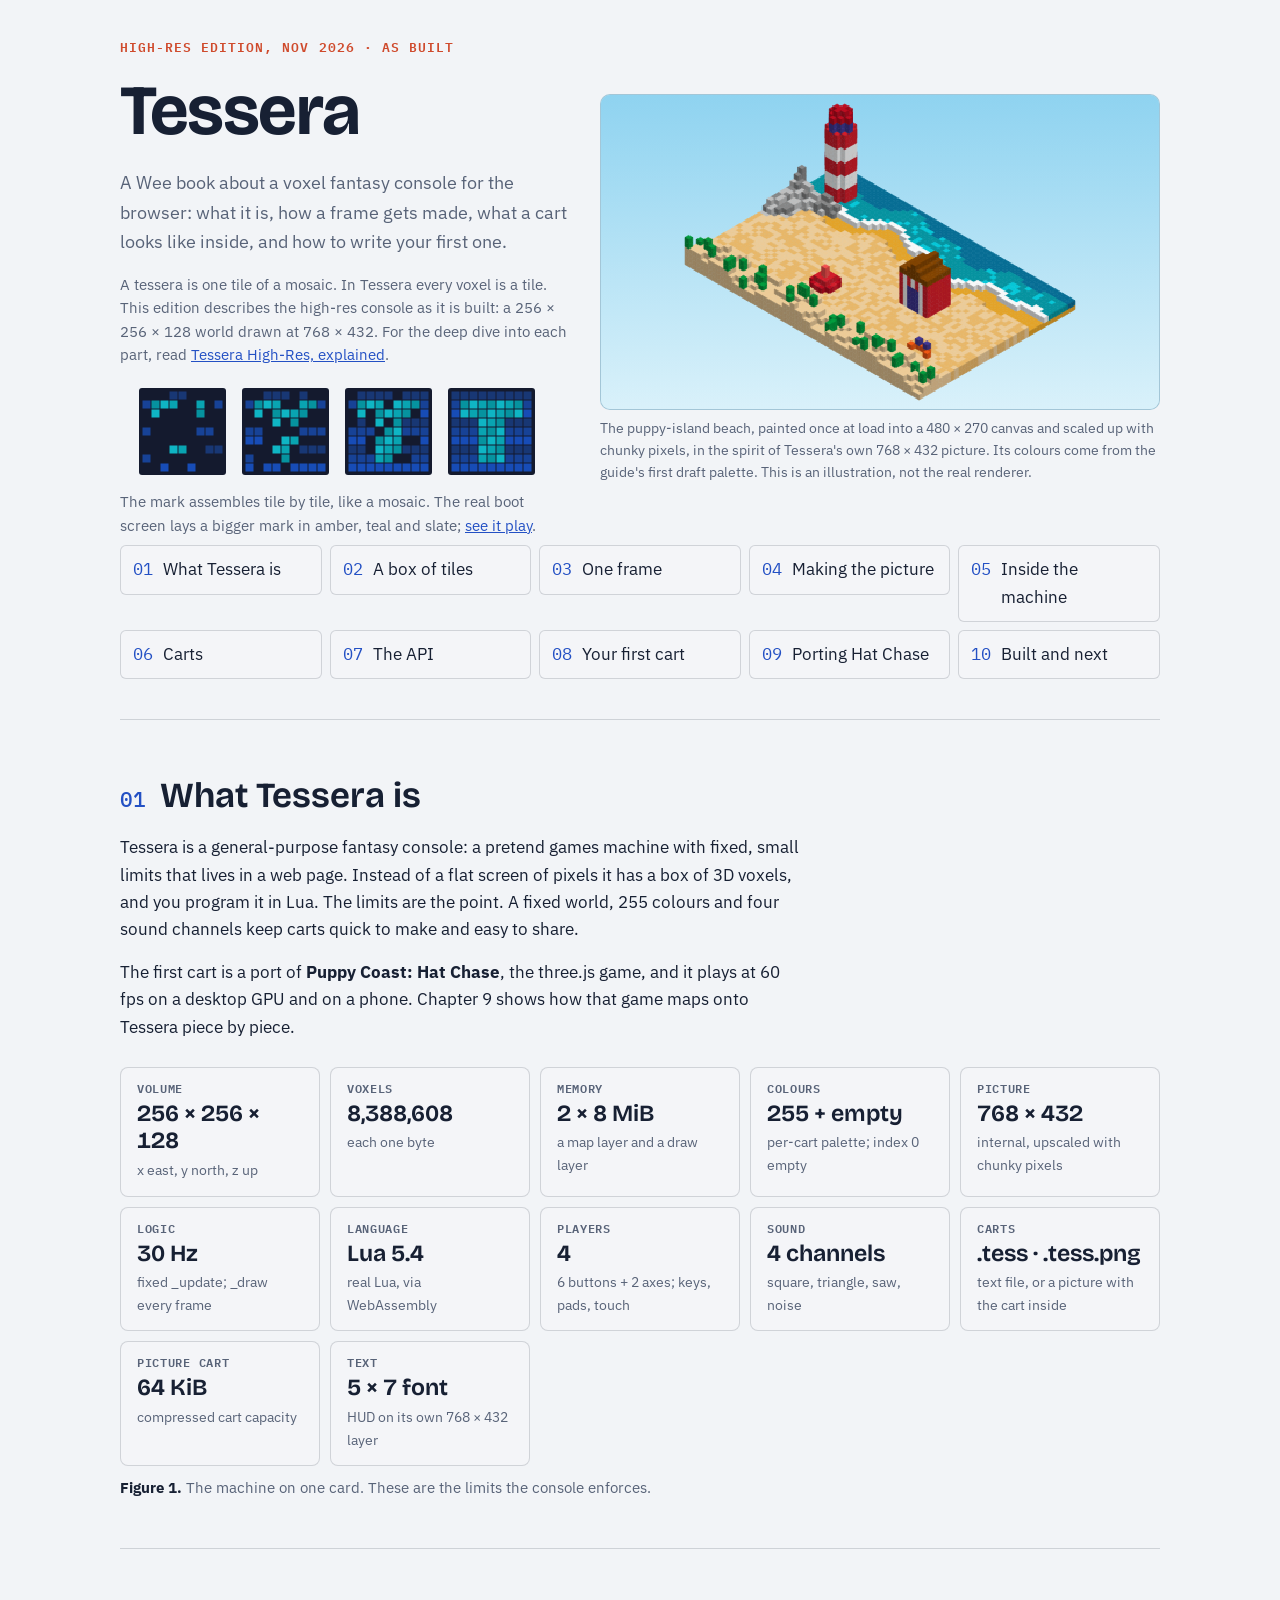
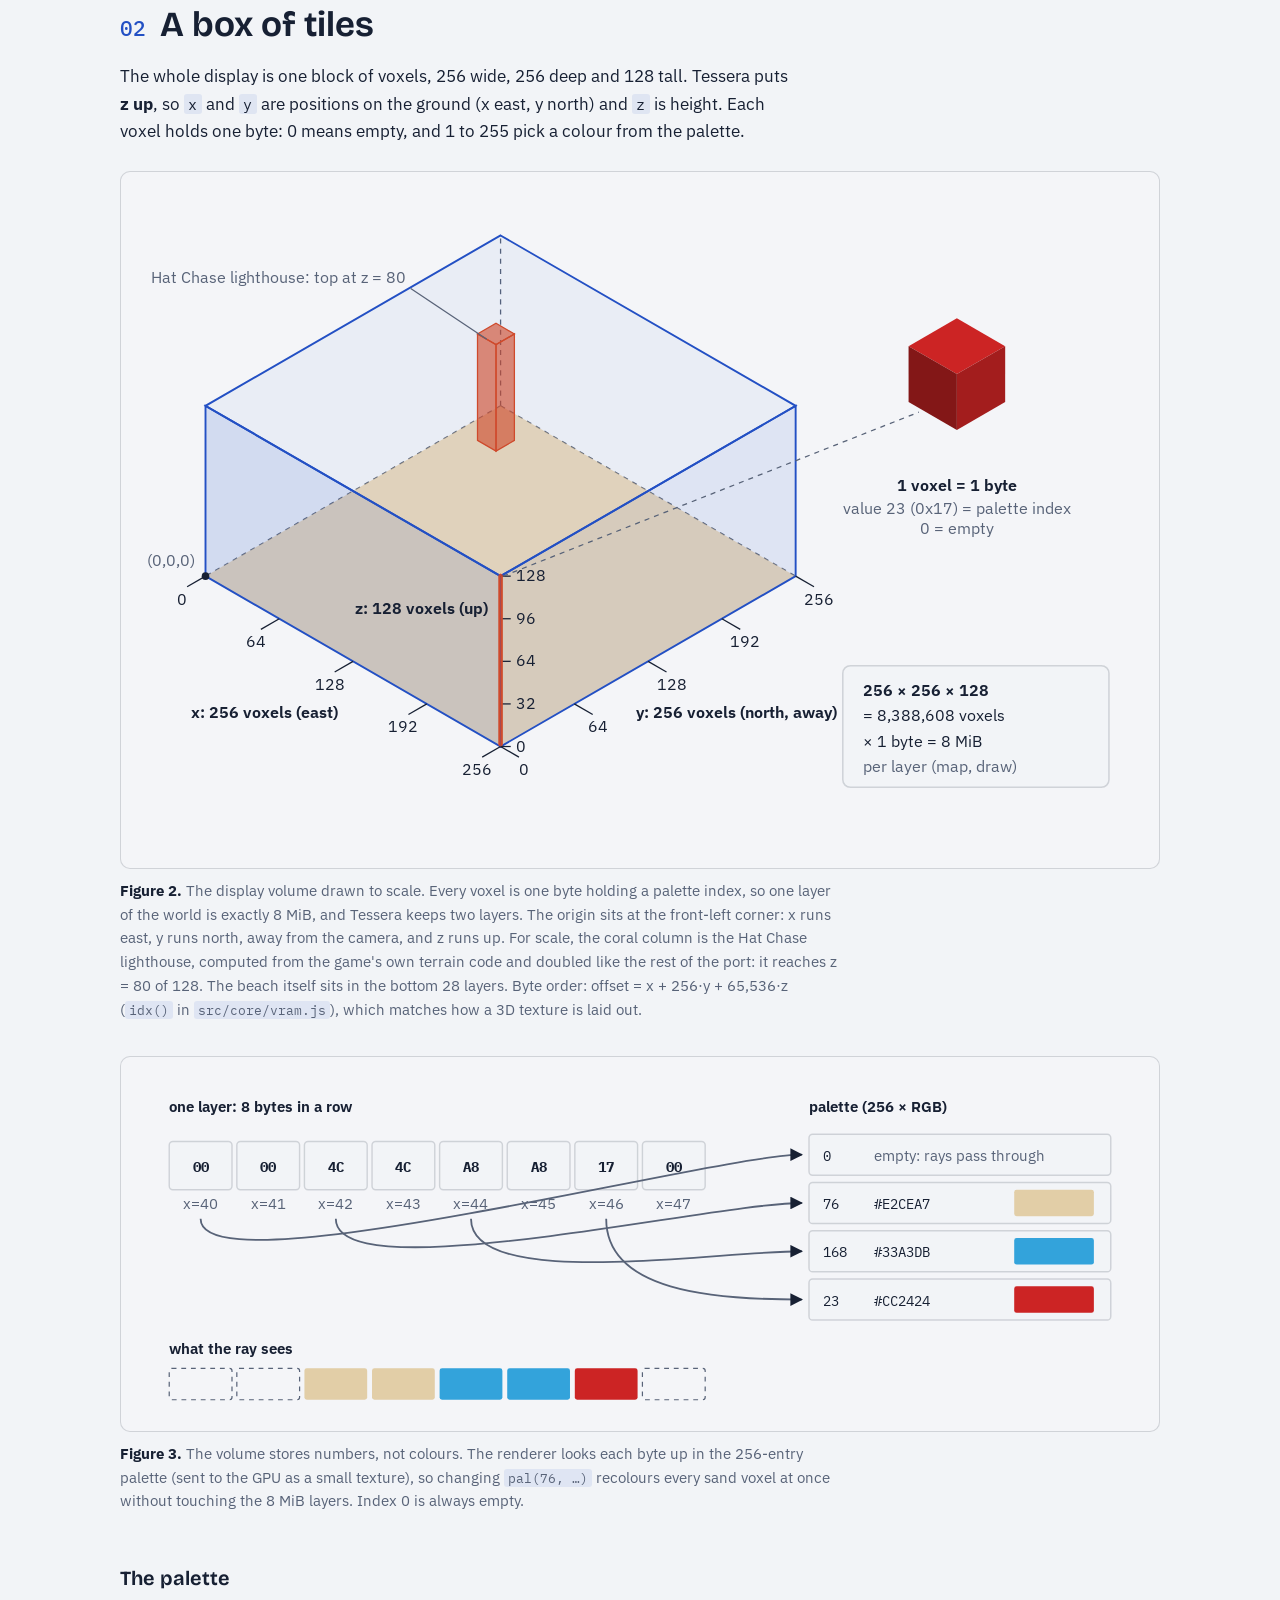
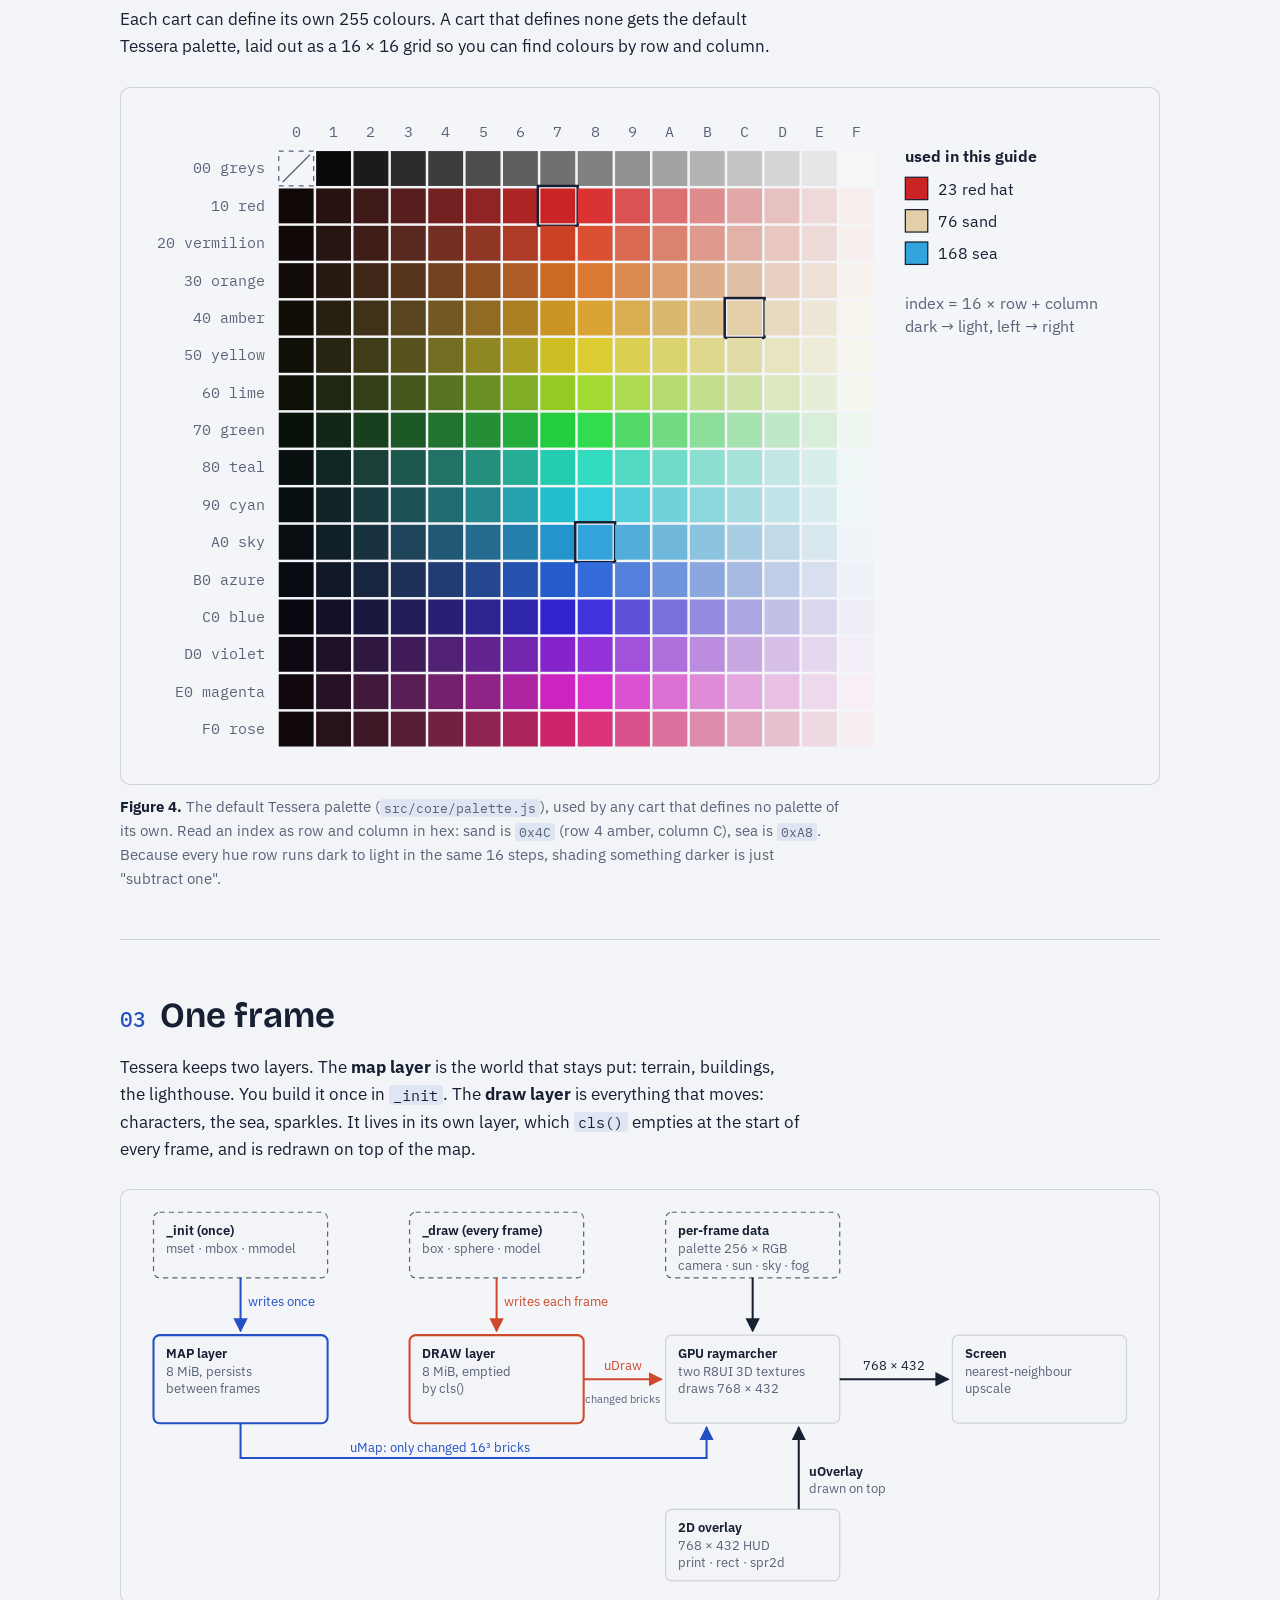
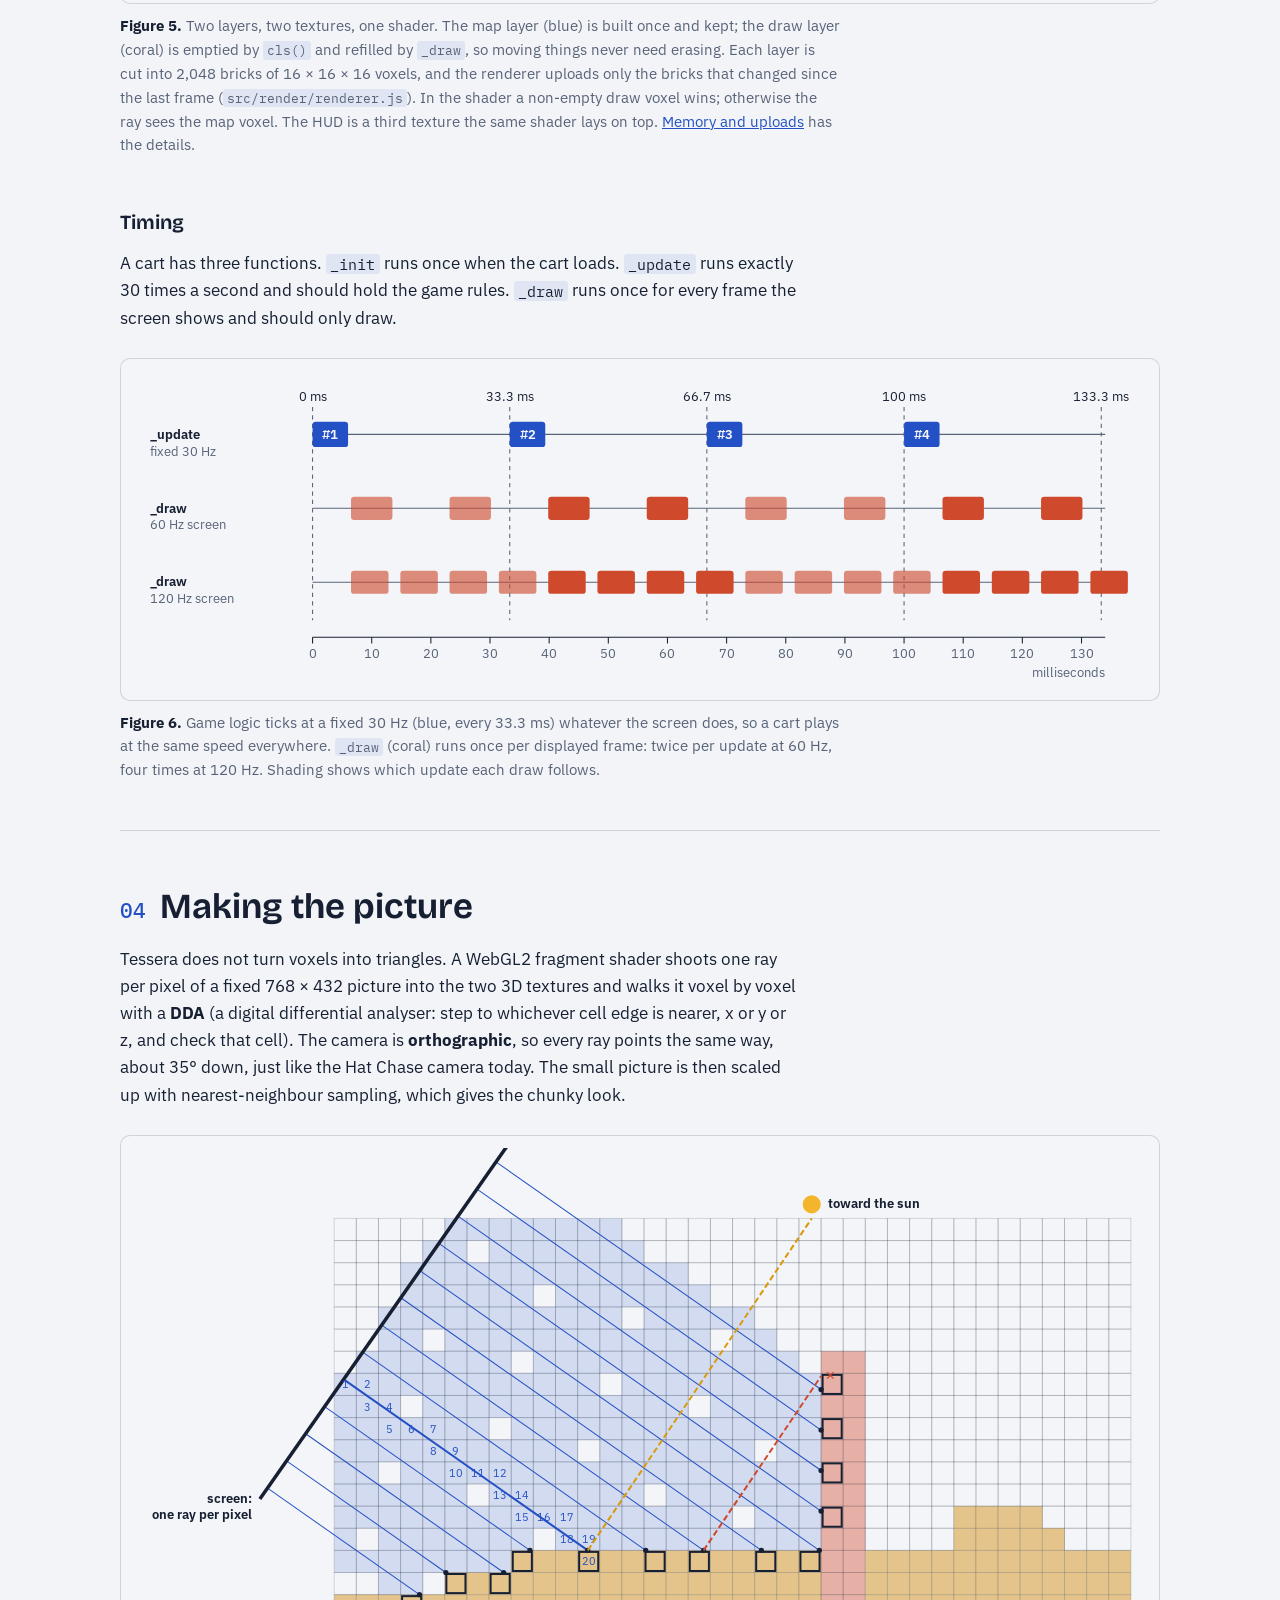
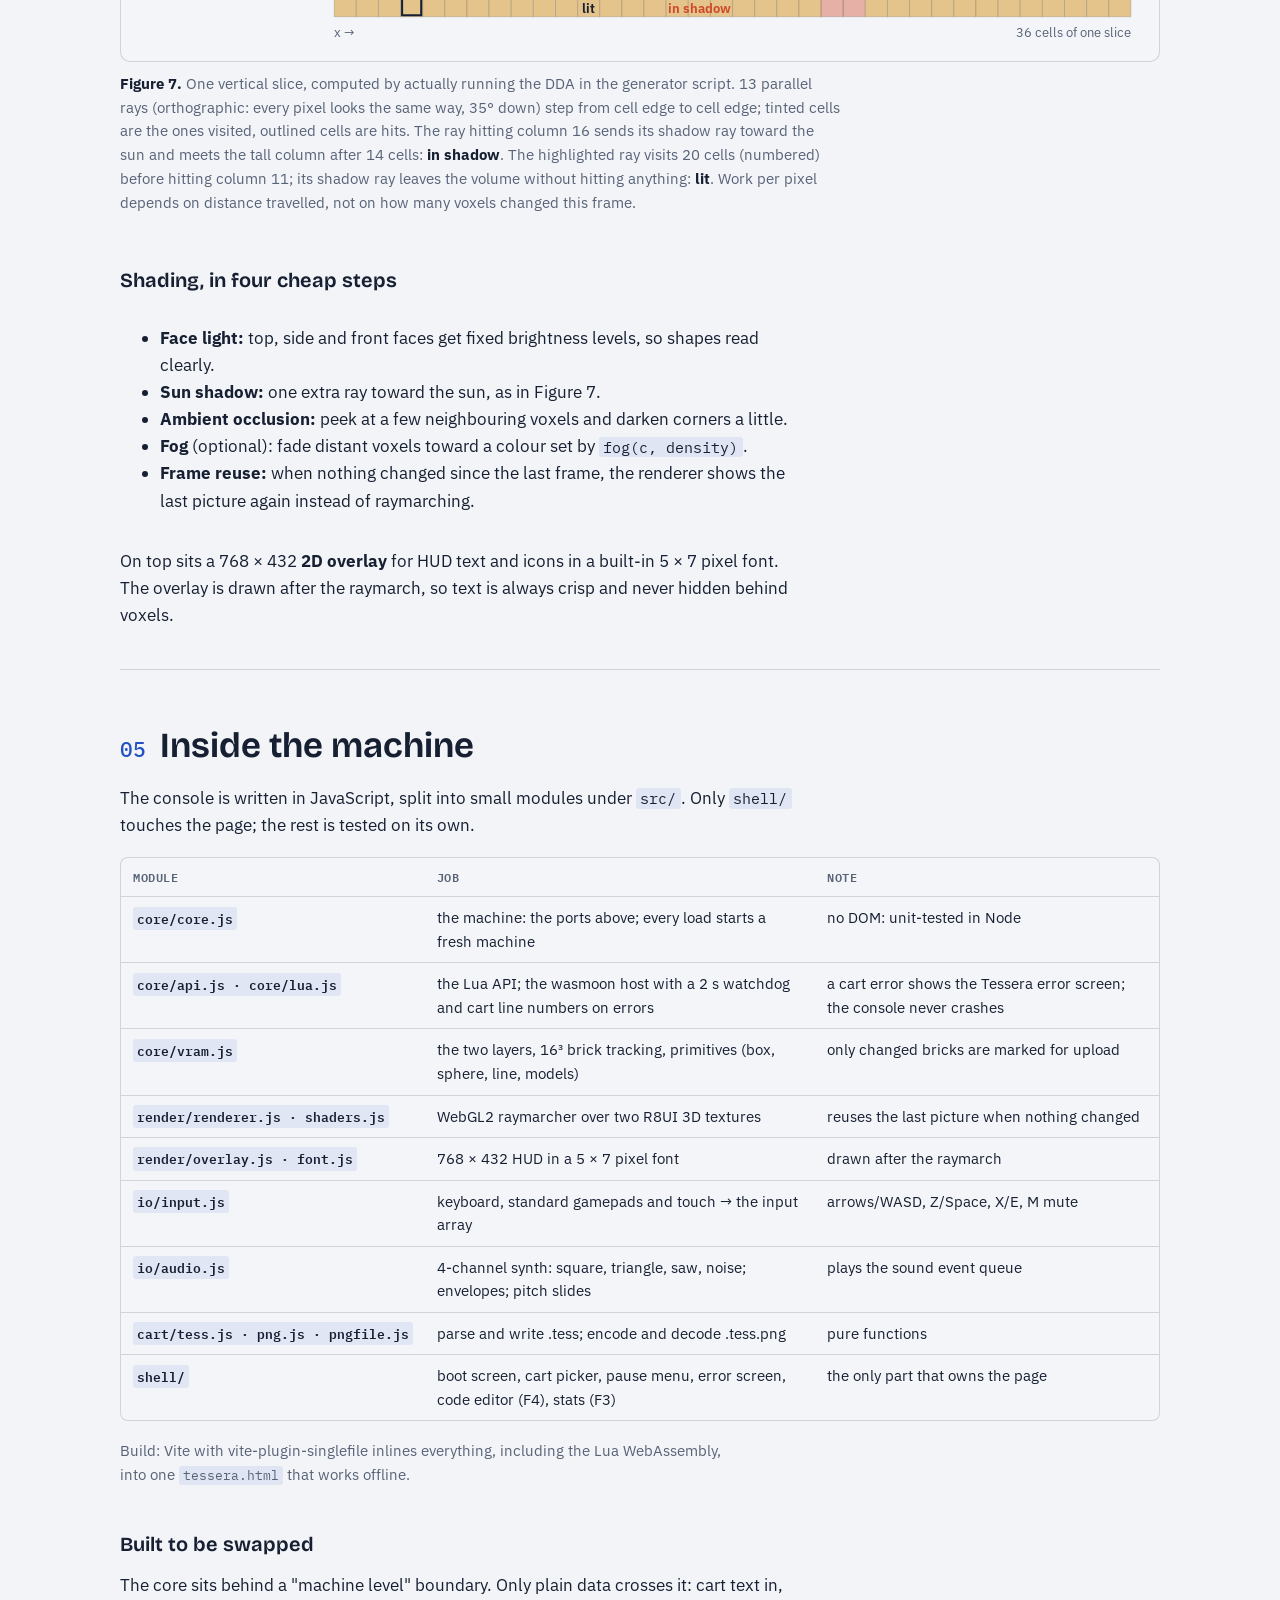
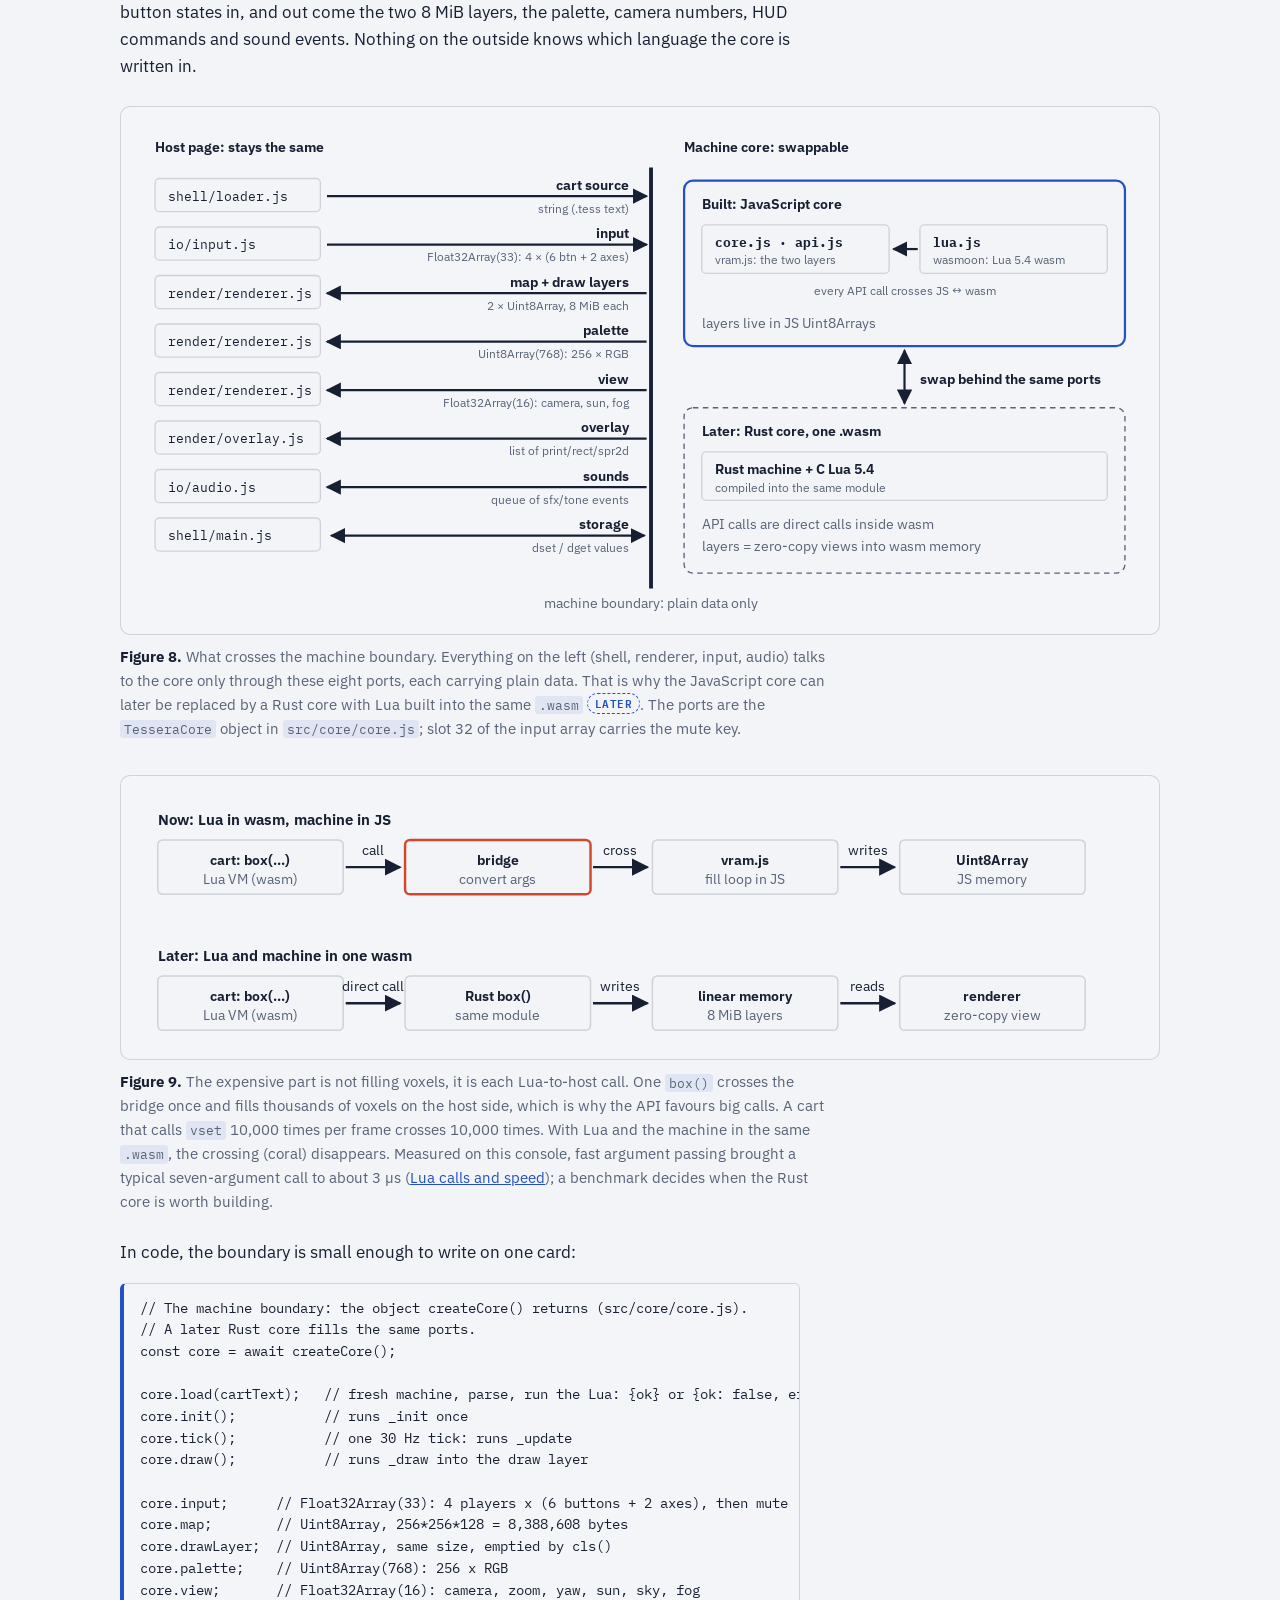
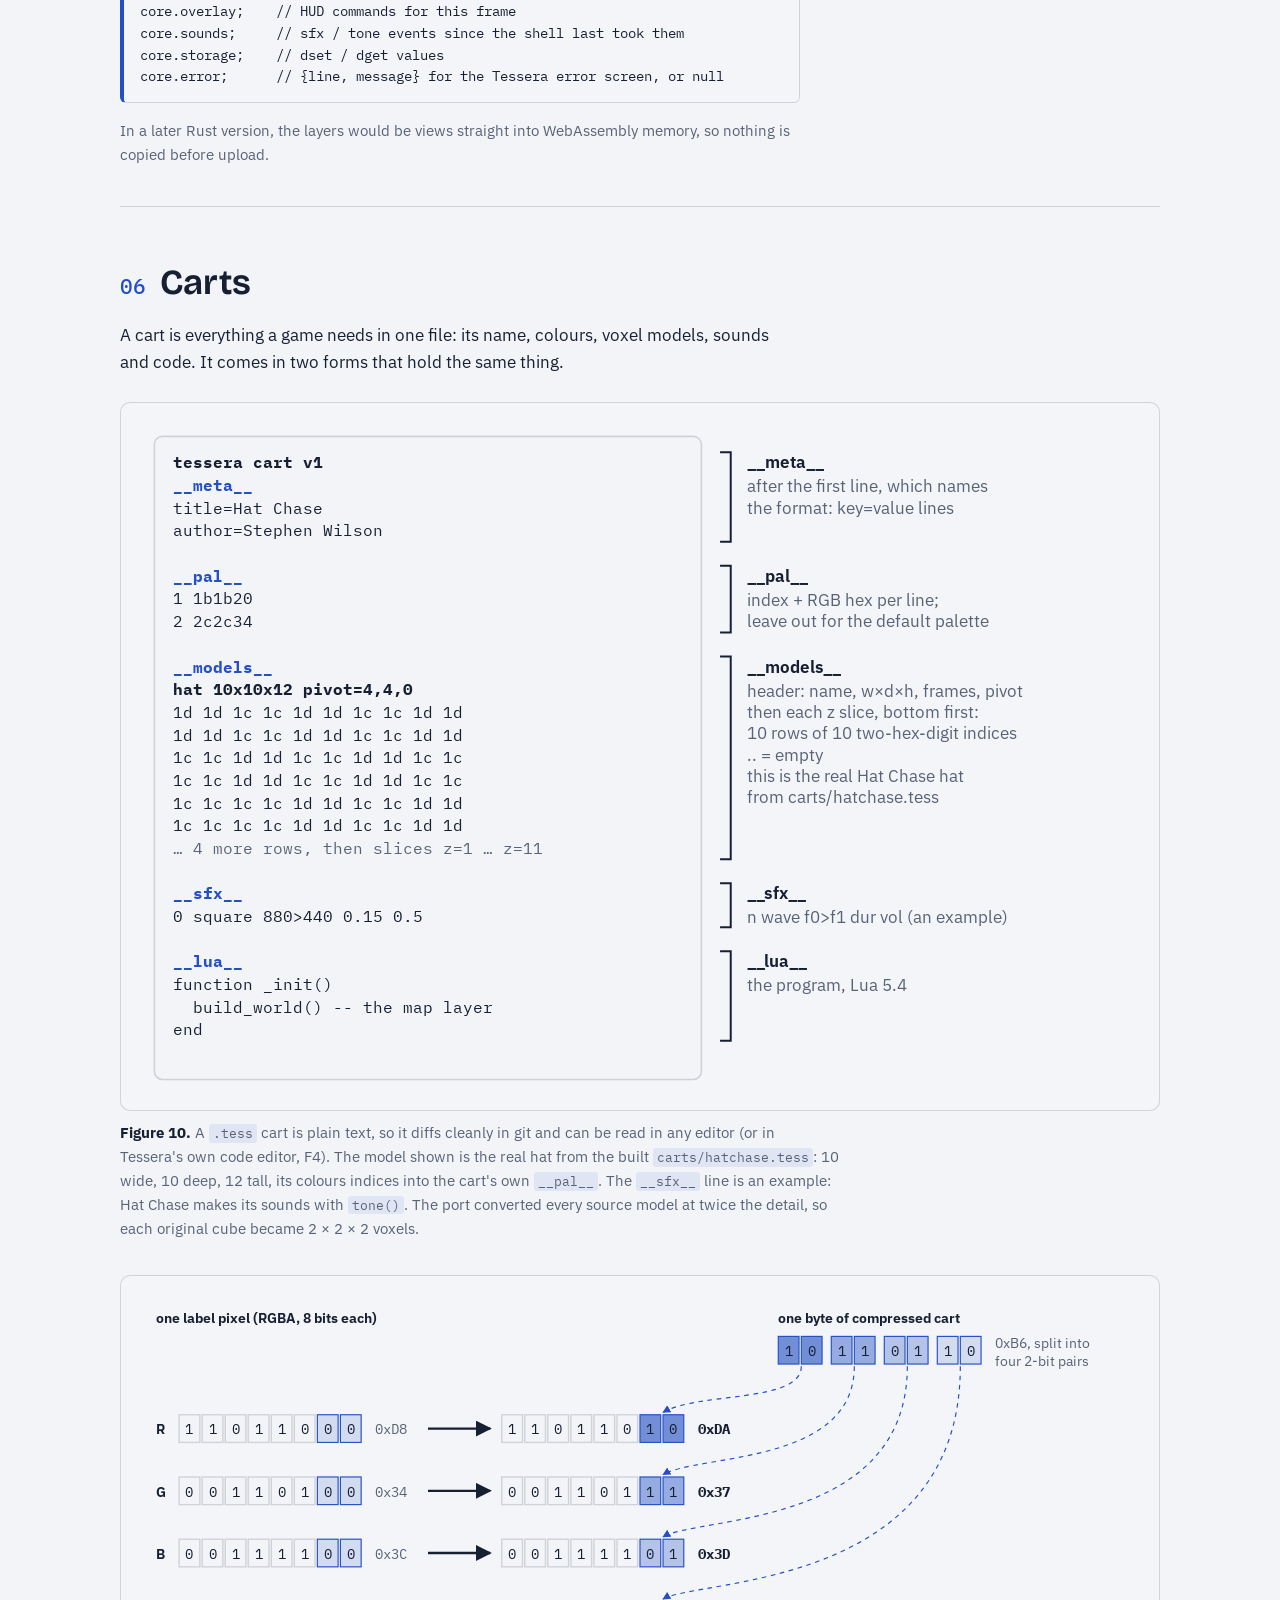
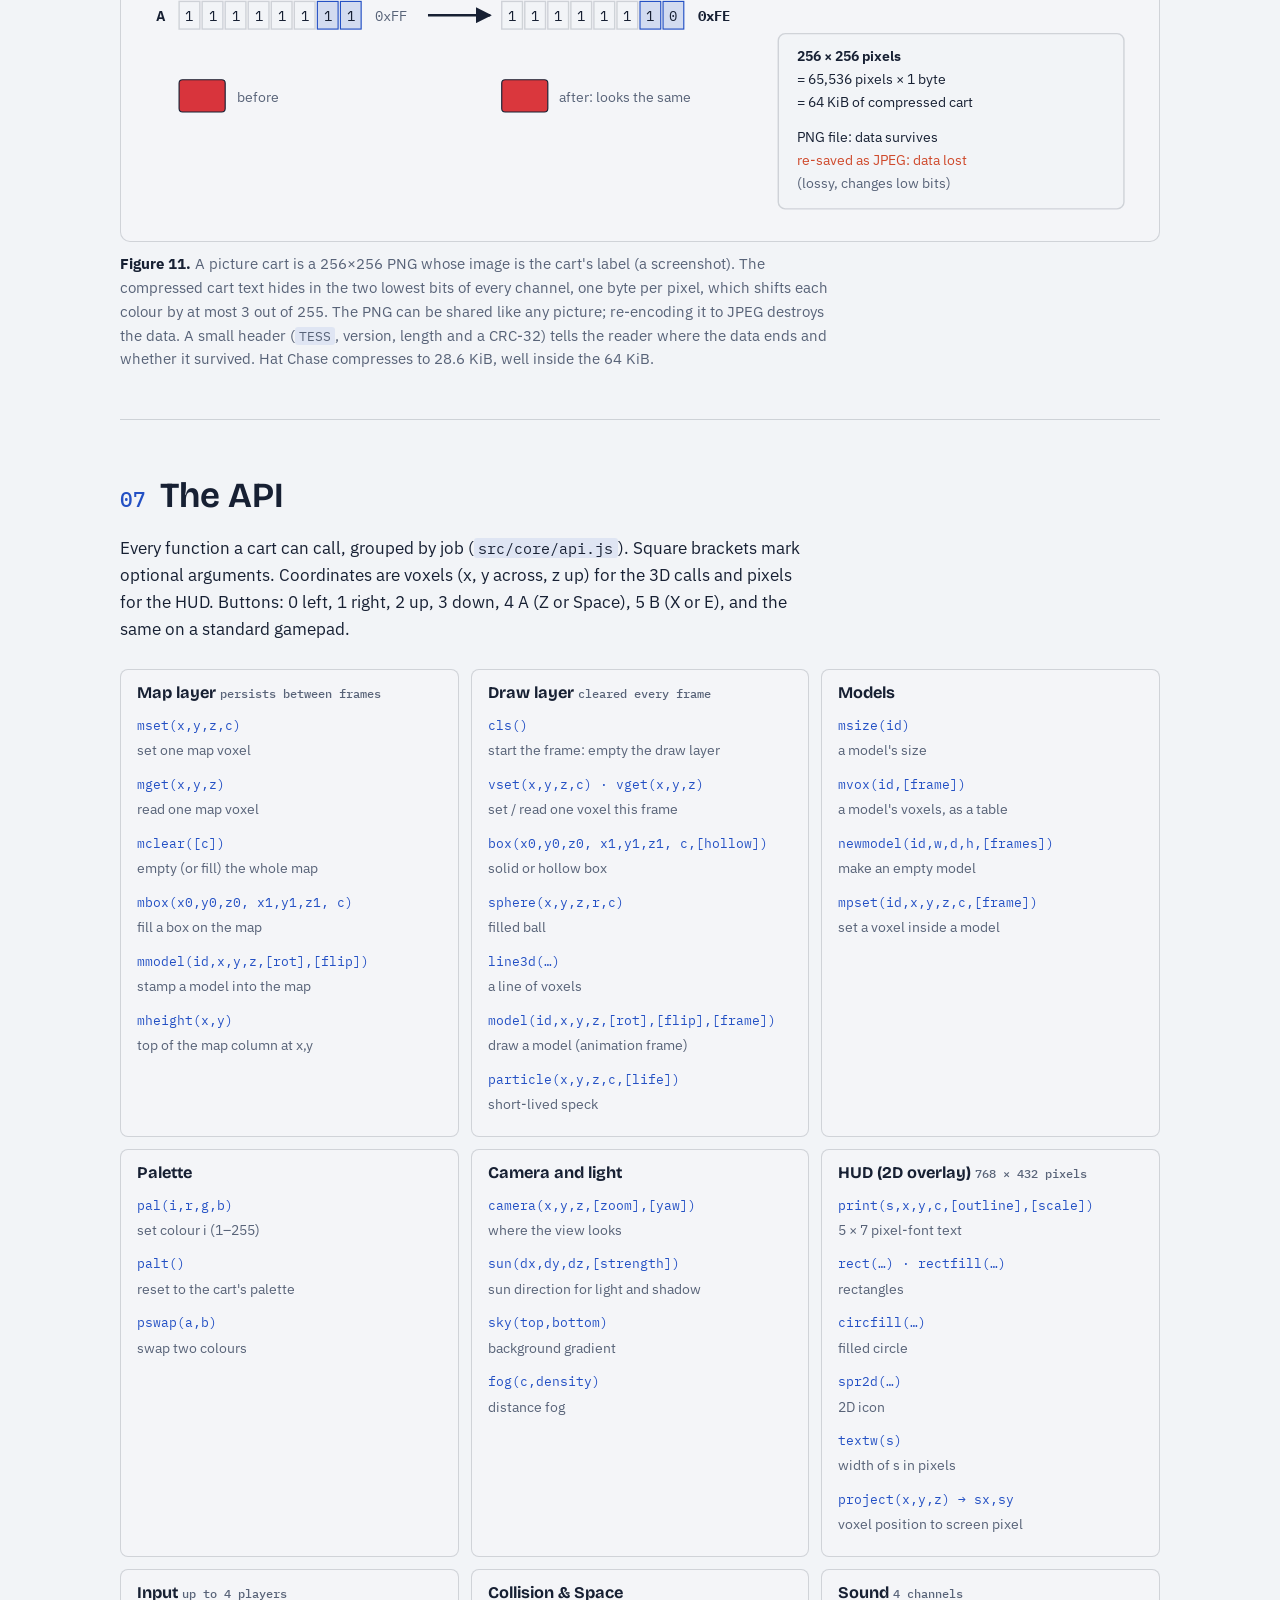
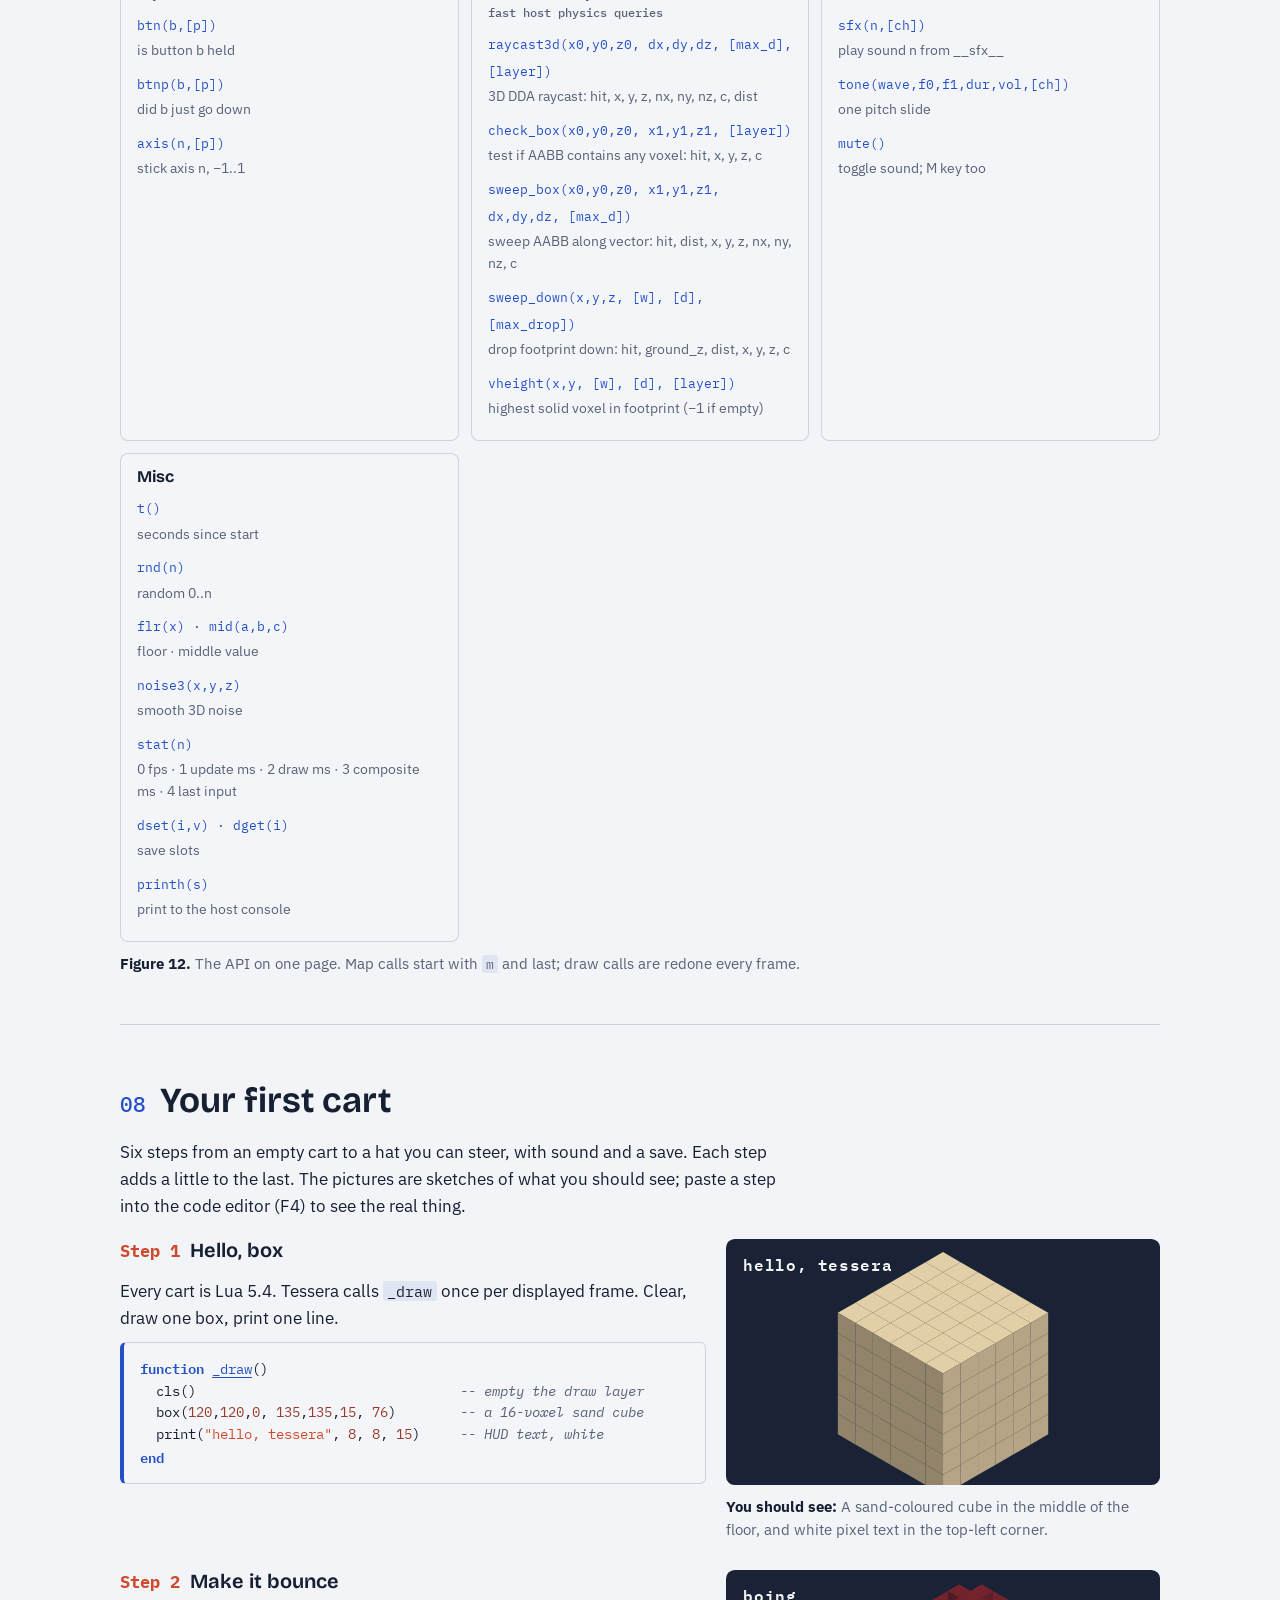
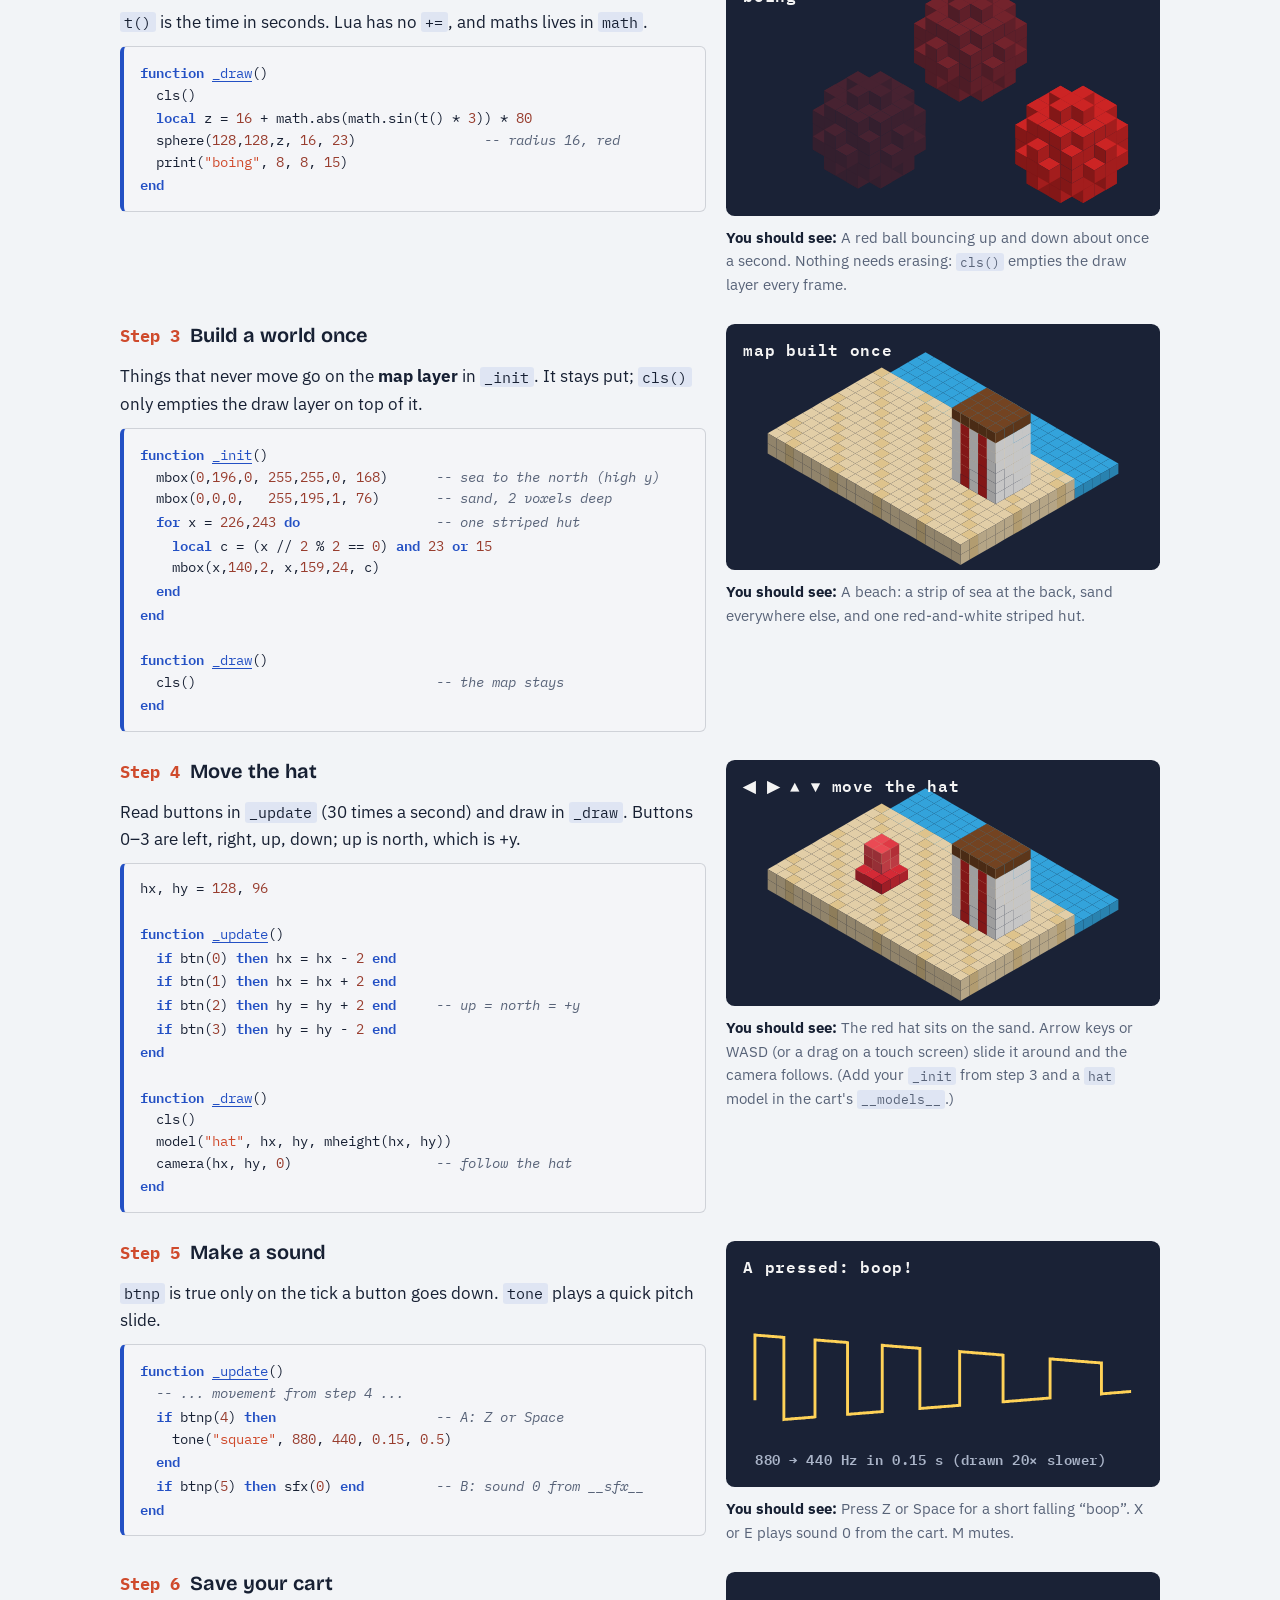
==== guide.html @ 8ce5e083 "fix: replace placeholder footer links with live Guide and Cart Submission" ====
<!DOCTYPE html>
<html lang="en">
<head>
<meta charset="utf-8">
<meta name="viewport" content="width=device-width, initial-scale=1">
<title>Tessera Guide</title>
<link rel="preconnect" href="https://fonts.googleapis.com">
<link rel="preconnect" href="https://fonts.gstatic.com" crossorigin>
<link href="https://fonts.googleapis.com/css2?family=Bricolage+Grotesque:opsz,wght@12..96,500;12..96,650;12..96,700&family=IBM+Plex+Mono:wght@400;500;600&family=IBM+Plex+Sans:ital,wght@0,400;0,600;1,400&display=swap" rel="stylesheet">
<style>
:root {
  /* Layout: a single reading column (~68ch) with wide figures breaking out to 1040px; chapters numbered in page order. */
  --paper: #f2f4f7;
  --ink: #172033;
  --muted: #586378;
  --lapis: #2350c4;
  --coral: #cf4a2c;
  --sand: #e4c48a;
  --display: "Bricolage Grotesque", "Avenir Next", system-ui, sans-serif;
  --body: "IBM Plex Sans", system-ui, -apple-system, "Segoe UI", sans-serif;
  --mono: "IBM Plex Mono", ui-monospace, "SFMono-Regular", Menlo, monospace;
  --card: color-mix(in srgb, var(--paper) 88%, white);
  --line: color-mix(in srgb, var(--ink) 16%, transparent);
  color-scheme: light;
}
@media (prefers-color-scheme: dark) {
  :root:not([data-theme="light"]) {
    --paper: #0f1521; --ink: #e4e9f2; --muted: #9aa6bb; --lapis: #86a6ff; --coral: #ff8d6b; --sand: #a88b57;
    --card: color-mix(in srgb, var(--paper) 90%, white); color-scheme: dark;
  }
}
:root[data-theme="dark"] {
  --paper: #0f1521; --ink: #e4e9f2; --muted: #9aa6bb; --lapis: #86a6ff; --coral: #ff8d6b; --sand: #a88b57;
  --card: color-mix(in srgb, var(--paper) 90%, white); color-scheme: dark;
}
* { box-sizing: border-box; }
html { -webkit-text-size-adjust: 100%; }
body { margin: 0; background: var(--paper); color: var(--ink); font: 17px/1.6 var(--body); }
main { max-width: 1072px; margin: 0 auto; padding: 0 16px 80px; }
.col { max-width: 68ch; }
h1, h2, h3, h4 { font-family: var(--display); text-wrap: balance; line-height: 1.15; margin: 0; }
h1 { font-size: clamp(2.6rem, 7vw, 4.4rem); letter-spacing: -0.02em; font-weight: 700; }
h2 { font-size: clamp(1.6rem, 3.6vw, 2.2rem); font-weight: 650; display: flex; gap: 14px; align-items: baseline; }
h2 .n { font-family: var(--mono); font-size: 0.6em; color: var(--lapis); font-weight: 500; }
h3 { font-size: 1.25rem; font-weight: 650; margin-top: 28px; }
p { margin: 0; }
.stack { display: flex; flex-direction: column; gap: 16px; }
section.ch { display: flex; flex-direction: column; gap: 18px; padding-top: 56px; margin-top: 40px; border-top: 1px solid var(--line); }
code { font-family: var(--mono); font-size: 0.88em; background: color-mix(in srgb, var(--lapis) 9%, transparent); padding: 0.05em 0.3em; border-radius: 3px; }
a { color: var(--lapis); }
a:focus-visible, button:focus-visible { outline: 3px solid var(--coral); outline-offset: 2px; }
.chip { display: inline-block; font: 600 0.68rem/1 var(--mono); letter-spacing: 0.04em; text-transform: uppercase; padding: 4px 7px; border-radius: 99px; vertical-align: 0.15em; white-space: nowrap; }
.chip.prop { color: var(--lapis); border: 1.5px dashed var(--lapis); }
.chip.draft { color: var(--coral); border: 1.5px dashed var(--coral); }
.chip.done { color: var(--paper); background: var(--ink); }

/* masthead */
header.mast { display: grid; grid-template-columns: minmax(0, 1fr) minmax(0, 1.25fr); gap: 32px; align-items: center; padding: 40px 0 8px; }
.kicker { font: 600 0.8rem/1.2 var(--mono); letter-spacing: 0.08em; text-transform: uppercase; color: var(--coral); }
.lede { font-size: 1.15rem; color: var(--muted); max-width: 46ch; }
.herobox { position: relative; border-radius: 10px; overflow: hidden; border: 1px solid var(--line); background: #bfe6f6; }
#hero { display: block; width: 100%; height: auto; aspect-ratio: 16 / 9; image-rendering: pixelated; }
.herocap { font-size: 0.85rem; color: var(--muted); margin-top: 8px; }
.boot svg { width: 100%; max-width: 420px; height: auto; display: block; }
.boot { margin: 0; }
.f-night { fill: #141a2e; }

/* toc */
nav.toc ol { list-style: none; margin: 0; padding: 0; display: grid; grid-template-columns: repeat(auto-fill, minmax(190px, 1fr)); gap: 8px; }
nav.toc a { display: flex; gap: 10px; padding: 10px 12px; border: 1px solid var(--line); border-radius: 6px; text-decoration: none; color: var(--ink); background: var(--card); }
nav.toc a span { font-family: var(--mono); color: var(--lapis); }
nav.toc a:hover { border-color: var(--lapis); }

/* spec tiles */
.tiles { display: grid; grid-template-columns: repeat(auto-fill, minmax(200px, 1fr)); gap: 10px; }
.tile { background: var(--card); border: 1px solid var(--line); border-radius: 8px; padding: 14px 16px; display: flex; flex-direction: column; gap: 4px; }
.tile .k { font: 600 0.72rem/1.2 var(--mono); text-transform: uppercase; letter-spacing: 0.06em; color: var(--muted); }
.tile .v { font-family: var(--display); font-size: 1.45rem; font-weight: 650; font-variant-numeric: tabular-nums; line-height: 1.2; }
.tile .d { font-size: 0.88rem; color: var(--muted); }

/* figures */
figure { margin: 8px 0; display: flex; flex-direction: column; gap: 10px; }
.figscroll { overflow-x: auto; background: var(--card); border: 1px solid var(--line); border-radius: 10px; padding: 12px; }
figure svg { max-width: 100%; height: auto; display: block; margin: 0 auto; color: var(--ink); }
figcaption { font-size: 0.93rem; color: var(--muted); max-width: 80ch; }
figcaption b { color: var(--ink); }
.t { font: 12.5px var(--body); fill: currentColor; }
.tb { font-weight: 650; }
.tm { fill: var(--muted); }
.tn { font-variant-numeric: tabular-nums; }
.tsm { font-size: 11px; }
.tl { fill: var(--lapis); }
.tc { fill: var(--coral); }
.ton { fill: var(--paper); font-weight: 650; }
.mono { font-family: var(--mono); font-size: 12px; }
.f-ink { fill: var(--ink); } .f-lapis { fill: var(--lapis); } .f-coral { fill: var(--coral); } .f-sand { fill: var(--sand); } .f-sun { fill: #f2b52c; }
.s-ink { stroke: var(--ink); } .s-lapis { stroke: var(--lapis); } .s-coral { stroke: var(--coral); } .s-muted { stroke: var(--muted); } .s-sun { stroke: #d99a0b; }
.s-grid { stroke: var(--line); stroke-width: 1; }
.w1 { stroke-width: 1; } .w15 { stroke-width: 1.5; } .w2 { stroke-width: 2; } .w3 { stroke-width: 3.5; }
.dash { stroke-dasharray: 4 4; } .dash2 { stroke-dasharray: 6 3; }
.nofill { fill: none; }
.op05 { fill-opacity: 0.05; } .op10 { fill-opacity: 0.1; } .op15 { fill-opacity: 0.16; } .op30 { fill-opacity: 0.3; } .op35 { fill-opacity: 0.4; } .op45 { fill-opacity: 0.45; } .op5 { fill-opacity: 0.55; } .op60 { fill-opacity: 0.62; }
.card { fill: var(--paper); stroke: var(--line); stroke-width: 1.2; }
.lapisbox { stroke: var(--lapis); stroke-width: 2; }
.coralbox { stroke: var(--coral); stroke-width: 2; }
.dashbox { stroke-dasharray: 5 4; stroke: var(--muted); }
.chiprect { fill: none; stroke: var(--lapis); stroke-width: 1.4; stroke-dasharray: 3 2; }

/* code */
pre { margin: 0; font: 14px/1.55 var(--mono); background: var(--card); border: 1px solid var(--line); border-left: 4px solid var(--lapis); border-radius: 6px; padding: 14px 16px; overflow-x: auto; }
pre code { background: none; padding: 0; font-size: inherit; }
.c-kw { color: var(--lapis); font-weight: 600; } .c-com { color: var(--muted); font-style: italic; } .c-str { color: var(--coral); } .c-num { color: color-mix(in srgb, var(--coral) 70%, var(--ink)); } .c-fn { color: var(--lapis); text-decoration: underline; text-decoration-thickness: 1px; text-underline-offset: 3px; }

/* tutorial */
.steps { list-style: none; margin: 0; padding: 0; display: flex; flex-direction: column; gap: 28px; counter-reset: st; }
.step { display: grid; grid-template-columns: minmax(0, 1.35fr) minmax(0, 1fr); gap: 20px; align-items: start; }
.step h3 { margin: 0 0 6px; display: flex; gap: 10px; align-items: baseline; }
.step h3 .n { font-family: var(--mono); color: var(--coral); font-size: 0.85em; }
.step .txt { display: flex; flex-direction: column; gap: 10px; }
.step .see { font-size: 0.92rem; color: var(--muted); }
.step .see b { color: var(--ink); }
.thumb { width: 100%; height: auto; display: block; }
.screen { fill: #1a2236; }
.pix { font: 600 11px var(--mono); fill: #f4f4f4; letter-spacing: 0.04em; }
.pix.sm { font-size: 10px; fill: #aab4c8; }
.wave { fill: none; stroke: #ffd257; stroke-width: 2; }
.filecard { fill: #f4f4f4; }
.textline { fill: #8a94a8; }

/* api */
.api { display: grid; grid-template-columns: repeat(auto-fill, minmax(300px, 1fr)); gap: 12px; }
.apicard { background: var(--card); border: 1px solid var(--line); border-radius: 8px; padding: 14px 16px; }
.apicard h4 { font-size: 1.02rem; margin-bottom: 8px; }
.apisub { font: 500 0.75rem var(--mono); color: var(--muted); }
.apicard dl { margin: 0; display: grid; grid-template-columns: 1fr; gap: 2px; }
.apicard dt code { background: none; padding: 0; color: var(--lapis); font-size: 0.84rem; }
.apicard dd { margin: 0 0 6px; font-size: 0.85rem; color: var(--muted); }

/* tables */
.tablewrap { overflow-x: auto; border: 1px solid var(--line); border-radius: 8px; background: var(--card); }
table { border-collapse: collapse; width: 100%; font-size: 0.92rem; font-variant-numeric: tabular-nums; }
th, td { text-align: left; padding: 9px 12px; border-bottom: 1px solid var(--line); vertical-align: top; }
th { font: 600 0.75rem var(--mono); text-transform: uppercase; letter-spacing: 0.05em; color: var(--muted); }
tr:last-child td { border-bottom: 0; }
td:first-child { font-weight: 600; white-space: nowrap; }

.rules { border: 2px solid var(--coral); border-radius: 8px; padding: 14px 18px; background: color-mix(in srgb, var(--coral) 6%, var(--paper)); }
.rules ul { margin: 6px 0 0; padding-left: 20px; }
.two { display: grid; grid-template-columns: 1fr 1fr; gap: 16px; }
.panel { border: 1px solid var(--line); border-radius: 8px; padding: 16px 18px; background: var(--card); }
.panel h3 { margin: 0 0 8px; }
.panel ul { margin: 0; padding-left: 20px; display: flex; flex-direction: column; gap: 6px; }
.panel.open { border: 2px dashed var(--coral); }
.note { font-size: 0.92rem; color: var(--muted); }
footer { margin-top: 64px; font-size: 0.85rem; color: var(--muted); }

@media (max-width: 820px) {
  header.mast, .step, .two { grid-template-columns: minmax(0, 1fr); }
}
@media (prefers-reduced-motion: reduce) { * { scroll-behavior: auto !important; } }
</style>
</head>
<body>
<main>
<header class="mast">
  <div class="stack">
    <p class="kicker">High-res edition, Nov 2026 · as built</p>
    <h1>Tessera</h1>
    <p class="lede">A Wee book about a voxel fantasy console for the browser: what it is, how a frame gets made, what a cart looks like inside, and how to write your first one.</p>
    <p class="note">A tessera is one tile of a mosaic. In Tessera every voxel is a tile. This edition describes the high-res console as it is built: a 256 × 256 × 128 world drawn at 768 × 432. For the deep dive into each part, read <a href="explained/index.html">Tessera High-Res, explained</a>.</p>
    <figure class="boot"><svg role="img" aria-label="The Tessera mark assembling tile by tile, shown in four steps." viewBox="0 0 420 97"><rect x="5" y="5" width="87" height="87" rx="3" class="f-night"/><rect x="8.5" y="44.5" width="8" height="8" fill="#174296"/><rect x="8.5" y="17.5" width="8" height="8" fill="#174296"/><rect x="44.5" y="8.5" width="8" height="8" fill="#183774"/><rect x="35.5" y="8.5" width="8" height="8" fill="#183774"/><rect x="26.5" y="17.5" width="8" height="8" fill="#0fb5c4"/><rect x="80.5" y="17.5" width="8" height="8" fill="#174296"/><rect x="53.5" y="80.5" width="8" height="8" fill="#174cb6"/><rect x="8.5" y="71.5" width="8" height="8" fill="#174296"/><rect x="62.5" y="17.5" width="8" height="8" fill="#09a4b1"/><rect x="17.5" y="26.5" width="8" height="8" fill="#0fb5c4"/><rect x="35.5" y="62.5" width="8" height="8" fill="#0fb5c4"/><rect x="80.5" y="62.5" width="8" height="8" fill="#183774"/><rect x="26.5" y="80.5" width="8" height="8" fill="#174cb6"/><rect x="71.5" y="44.5" width="8" height="8" fill="#174296"/><rect x="17.5" y="17.5" width="8" height="8" fill="#06939f"/><rect x="44.5" y="62.5" width="8" height="8" fill="#09a4b1"/><rect x="62.5" y="44.5" width="8" height="8" fill="#174296"/><rect x="35.5" y="17.5" width="8" height="8" fill="#09a4b1"/><rect x="62.5" y="26.5" width="8" height="8" fill="#06939f"/><rect x="71.5" y="62.5" width="8" height="8" fill="#183774"/><rect x="108" y="5" width="87" height="87" rx="3" class="f-night"/><rect x="111.5" y="44.5" width="8" height="8" fill="#174296"/><rect x="111.5" y="17.5" width="8" height="8" fill="#174296"/><rect x="147.5" y="8.5" width="8" height="8" fill="#183774"/><rect x="138.5" y="8.5" width="8" height="8" fill="#183774"/><rect x="129.5" y="17.5" width="8" height="8" fill="#0fb5c4"/><rect x="183.5" y="17.5" width="8" height="8" fill="#174296"/><rect x="156.5" y="80.5" width="8" height="8" fill="#174cb6"/><rect x="111.5" y="71.5" width="8" height="8" fill="#174296"/><rect x="165.5" y="17.5" width="8" height="8" fill="#09a4b1"/><rect x="120.5" y="26.5" width="8" height="8" fill="#0fb5c4"/><rect x="138.5" y="62.5" width="8" height="8" fill="#0fb5c4"/><rect x="183.5" y="62.5" width="8" height="8" fill="#183774"/><rect x="129.5" y="80.5" width="8" height="8" fill="#174cb6"/><rect x="174.5" y="44.5" width="8" height="8" fill="#174296"/><rect x="120.5" y="17.5" width="8" height="8" fill="#06939f"/><rect x="147.5" y="62.5" width="8" height="8" fill="#09a4b1"/><rect x="165.5" y="44.5" width="8" height="8" fill="#174296"/><rect x="138.5" y="17.5" width="8" height="8" fill="#09a4b1"/><rect x="165.5" y="26.5" width="8" height="8" fill="#06939f"/><rect x="174.5" y="62.5" width="8" height="8" fill="#183774"/><rect x="138.5" y="35.5" width="8" height="8" fill="#0fb5c4"/><rect x="165.5" y="8.5" width="8" height="8" fill="#183774"/><rect x="138.5" y="26.5" width="8" height="8" fill="#06939f"/><rect x="111.5" y="53.5" width="8" height="8" fill="#174cb6"/><rect x="174.5" y="17.5" width="8" height="8" fill="#06939f"/><rect x="147.5" y="26.5" width="8" height="8" fill="#0fb5c4"/><rect x="111.5" y="80.5" width="8" height="8" fill="#174cb6"/><rect x="156.5" y="26.5" width="8" height="8" fill="#09a4b1"/><rect x="120.5" y="53.5" width="8" height="8" fill="#174cb6"/><rect x="174.5" y="80.5" width="8" height="8" fill="#174cb6"/><rect x="147.5" y="53.5" width="8" height="8" fill="#0fb5c4"/><rect x="138.5" y="80.5" width="8" height="8" fill="#174cb6"/><rect x="183.5" y="44.5" width="8" height="8" fill="#174296"/><rect x="156.5" y="35.5" width="8" height="8" fill="#06939f"/><rect x="156.5" y="53.5" width="8" height="8" fill="#09a4b1"/><rect x="165.5" y="62.5" width="8" height="8" fill="#183774"/><rect x="183.5" y="80.5" width="8" height="8" fill="#174cb6"/><rect x="129.5" y="8.5" width="8" height="8" fill="#183774"/><rect x="147.5" y="71.5" width="8" height="8" fill="#06939f"/><rect x="165.5" y="80.5" width="8" height="8" fill="#174cb6"/><rect x="120.5" y="44.5" width="8" height="8" fill="#174296"/><rect x="211" y="5" width="87" height="87" rx="3" class="f-night"/><rect x="214.5" y="44.5" width="8" height="8" fill="#174296"/><rect x="214.5" y="17.5" width="8" height="8" fill="#174296"/><rect x="250.5" y="8.5" width="8" height="8" fill="#183774"/><rect x="241.5" y="8.5" width="8" height="8" fill="#183774"/><rect x="232.5" y="17.5" width="8" height="8" fill="#0fb5c4"/><rect x="286.5" y="17.5" width="8" height="8" fill="#174296"/><rect x="259.5" y="80.5" width="8" height="8" fill="#174cb6"/><rect x="214.5" y="71.5" width="8" height="8" fill="#174296"/><rect x="268.5" y="17.5" width="8" height="8" fill="#09a4b1"/><rect x="223.5" y="26.5" width="8" height="8" fill="#0fb5c4"/><rect x="241.5" y="62.5" width="8" height="8" fill="#0fb5c4"/><rect x="286.5" y="62.5" width="8" height="8" fill="#183774"/><rect x="232.5" y="80.5" width="8" height="8" fill="#174cb6"/><rect x="277.5" y="44.5" width="8" height="8" fill="#174296"/><rect x="223.5" y="17.5" width="8" height="8" fill="#06939f"/><rect x="250.5" y="62.5" width="8" height="8" fill="#09a4b1"/><rect x="268.5" y="44.5" width="8" height="8" fill="#174296"/><rect x="241.5" y="17.5" width="8" height="8" fill="#09a4b1"/><rect x="268.5" y="26.5" width="8" height="8" fill="#06939f"/><rect x="277.5" y="62.5" width="8" height="8" fill="#183774"/><rect x="241.5" y="35.5" width="8" height="8" fill="#0fb5c4"/><rect x="268.5" y="8.5" width="8" height="8" fill="#183774"/><rect x="241.5" y="26.5" width="8" height="8" fill="#06939f"/><rect x="214.5" y="53.5" width="8" height="8" fill="#174cb6"/><rect x="277.5" y="17.5" width="8" height="8" fill="#06939f"/><rect x="250.5" y="26.5" width="8" height="8" fill="#0fb5c4"/><rect x="214.5" y="80.5" width="8" height="8" fill="#174cb6"/><rect x="259.5" y="26.5" width="8" height="8" fill="#09a4b1"/><rect x="223.5" y="53.5" width="8" height="8" fill="#174cb6"/><rect x="277.5" y="80.5" width="8" height="8" fill="#174cb6"/><rect x="250.5" y="53.5" width="8" height="8" fill="#0fb5c4"/><rect x="241.5" y="80.5" width="8" height="8" fill="#174cb6"/><rect x="286.5" y="44.5" width="8" height="8" fill="#174296"/><rect x="259.5" y="35.5" width="8" height="8" fill="#06939f"/><rect x="259.5" y="53.5" width="8" height="8" fill="#09a4b1"/><rect x="268.5" y="62.5" width="8" height="8" fill="#183774"/><rect x="286.5" y="80.5" width="8" height="8" fill="#174cb6"/><rect x="232.5" y="8.5" width="8" height="8" fill="#183774"/><rect x="250.5" y="71.5" width="8" height="8" fill="#06939f"/><rect x="268.5" y="80.5" width="8" height="8" fill="#174cb6"/><rect x="223.5" y="44.5" width="8" height="8" fill="#174296"/><rect x="286.5" y="71.5" width="8" height="8" fill="#174296"/><rect x="259.5" y="62.5" width="8" height="8" fill="#06939f"/><rect x="286.5" y="53.5" width="8" height="8" fill="#174cb6"/><rect x="232.5" y="44.5" width="8" height="8" fill="#174296"/><rect x="250.5" y="80.5" width="8" height="8" fill="#174cb6"/><rect x="241.5" y="53.5" width="8" height="8" fill="#06939f"/><rect x="223.5" y="80.5" width="8" height="8" fill="#174cb6"/><rect x="223.5" y="35.5" width="8" height="8" fill="#183774"/><rect x="286.5" y="26.5" width="8" height="8" fill="#174cb6"/><rect x="277.5" y="8.5" width="8" height="8" fill="#183774"/><rect x="250.5" y="44.5" width="8" height="8" fill="#06939f"/><rect x="277.5" y="35.5" width="8" height="8" fill="#183774"/><rect x="286.5" y="35.5" width="8" height="8" fill="#183774"/><rect x="232.5" y="71.5" width="8" height="8" fill="#174296"/><rect x="214.5" y="62.5" width="8" height="8" fill="#183774"/><rect x="268.5" y="35.5" width="8" height="8" fill="#183774"/><rect x="259.5" y="44.5" width="8" height="8" fill="#0fb5c4"/><rect x="259.5" y="17.5" width="8" height="8" fill="#0fb5c4"/><rect x="223.5" y="71.5" width="8" height="8" fill="#174296"/><rect x="277.5" y="71.5" width="8" height="8" fill="#174296"/><rect x="241.5" y="71.5" width="8" height="8" fill="#09a4b1"/><rect x="286.5" y="8.5" width="8" height="8" fill="#183774"/><rect x="223.5" y="8.5" width="8" height="8" fill="#183774"/><rect x="223.5" y="62.5" width="8" height="8" fill="#183774"/><rect x="314" y="5" width="87" height="87" rx="3" class="f-night"/><rect x="317.5" y="44.5" width="8" height="8" fill="#174296"/><rect x="317.5" y="17.5" width="8" height="8" fill="#174296"/><rect x="353.5" y="8.5" width="8" height="8" fill="#183774"/><rect x="344.5" y="8.5" width="8" height="8" fill="#183774"/><rect x="335.5" y="17.5" width="8" height="8" fill="#0fb5c4"/><rect x="389.5" y="17.5" width="8" height="8" fill="#174296"/><rect x="362.5" y="80.5" width="8" height="8" fill="#174cb6"/><rect x="317.5" y="71.5" width="8" height="8" fill="#174296"/><rect x="371.5" y="17.5" width="8" height="8" fill="#09a4b1"/><rect x="326.5" y="26.5" width="8" height="8" fill="#0fb5c4"/><rect x="344.5" y="62.5" width="8" height="8" fill="#0fb5c4"/><rect x="389.5" y="62.5" width="8" height="8" fill="#183774"/><rect x="335.5" y="80.5" width="8" height="8" fill="#174cb6"/><rect x="380.5" y="44.5" width="8" height="8" fill="#174296"/><rect x="326.5" y="17.5" width="8" height="8" fill="#06939f"/><rect x="353.5" y="62.5" width="8" height="8" fill="#09a4b1"/><rect x="371.5" y="44.5" width="8" height="8" fill="#174296"/><rect x="344.5" y="17.5" width="8" height="8" fill="#09a4b1"/><rect x="371.5" y="26.5" width="8" height="8" fill="#06939f"/><rect x="380.5" y="62.5" width="8" height="8" fill="#183774"/><rect x="344.5" y="35.5" width="8" height="8" fill="#0fb5c4"/><rect x="371.5" y="8.5" width="8" height="8" fill="#183774"/><rect x="344.5" y="26.5" width="8" height="8" fill="#06939f"/><rect x="317.5" y="53.5" width="8" height="8" fill="#174cb6"/><rect x="380.5" y="17.5" width="8" height="8" fill="#06939f"/><rect x="353.5" y="26.5" width="8" height="8" fill="#0fb5c4"/><rect x="317.5" y="80.5" width="8" height="8" fill="#174cb6"/><rect x="362.5" y="26.5" width="8" height="8" fill="#09a4b1"/><rect x="326.5" y="53.5" width="8" height="8" fill="#174cb6"/><rect x="380.5" y="80.5" width="8" height="8" fill="#174cb6"/><rect x="353.5" y="53.5" width="8" height="8" fill="#0fb5c4"/><rect x="344.5" y="80.5" width="8" height="8" fill="#174cb6"/><rect x="389.5" y="44.5" width="8" height="8" fill="#174296"/><rect x="362.5" y="35.5" width="8" height="8" fill="#06939f"/><rect x="362.5" y="53.5" width="8" height="8" fill="#09a4b1"/><rect x="371.5" y="62.5" width="8" height="8" fill="#183774"/><rect x="389.5" y="80.5" width="8" height="8" fill="#174cb6"/><rect x="335.5" y="8.5" width="8" height="8" fill="#183774"/><rect x="353.5" y="71.5" width="8" height="8" fill="#06939f"/><rect x="371.5" y="80.5" width="8" height="8" fill="#174cb6"/><rect x="326.5" y="44.5" width="8" height="8" fill="#174296"/><rect x="389.5" y="71.5" width="8" height="8" fill="#174296"/><rect x="362.5" y="62.5" width="8" height="8" fill="#06939f"/><rect x="389.5" y="53.5" width="8" height="8" fill="#174cb6"/><rect x="335.5" y="44.5" width="8" height="8" fill="#174296"/><rect x="353.5" y="80.5" width="8" height="8" fill="#174cb6"/><rect x="344.5" y="53.5" width="8" height="8" fill="#06939f"/><rect x="326.5" y="80.5" width="8" height="8" fill="#174cb6"/><rect x="326.5" y="35.5" width="8" height="8" fill="#183774"/><rect x="389.5" y="26.5" width="8" height="8" fill="#174cb6"/><rect x="380.5" y="8.5" width="8" height="8" fill="#183774"/><rect x="353.5" y="44.5" width="8" height="8" fill="#06939f"/><rect x="380.5" y="35.5" width="8" height="8" fill="#183774"/><rect x="389.5" y="35.5" width="8" height="8" fill="#183774"/><rect x="335.5" y="71.5" width="8" height="8" fill="#174296"/><rect x="317.5" y="62.5" width="8" height="8" fill="#183774"/><rect x="371.5" y="35.5" width="8" height="8" fill="#183774"/><rect x="362.5" y="44.5" width="8" height="8" fill="#0fb5c4"/><rect x="362.5" y="17.5" width="8" height="8" fill="#0fb5c4"/><rect x="326.5" y="71.5" width="8" height="8" fill="#174296"/><rect x="380.5" y="71.5" width="8" height="8" fill="#174296"/><rect x="344.5" y="71.5" width="8" height="8" fill="#09a4b1"/><rect x="389.5" y="8.5" width="8" height="8" fill="#183774"/><rect x="326.5" y="8.5" width="8" height="8" fill="#183774"/><rect x="326.5" y="62.5" width="8" height="8" fill="#183774"/><rect x="371.5" y="53.5" width="8" height="8" fill="#174cb6"/><rect x="353.5" y="35.5" width="8" height="8" fill="#09a4b1"/><rect x="335.5" y="26.5" width="8" height="8" fill="#09a4b1"/><rect x="335.5" y="35.5" width="8" height="8" fill="#183774"/><rect x="335.5" y="53.5" width="8" height="8" fill="#174cb6"/><rect x="362.5" y="71.5" width="8" height="8" fill="#0fb5c4"/><rect x="371.5" y="71.5" width="8" height="8" fill="#174296"/><rect x="362.5" y="8.5" width="8" height="8" fill="#183774"/><rect x="344.5" y="44.5" width="8" height="8" fill="#09a4b1"/><rect x="353.5" y="17.5" width="8" height="8" fill="#06939f"/><rect x="317.5" y="35.5" width="8" height="8" fill="#183774"/><rect x="380.5" y="26.5" width="8" height="8" fill="#0fb5c4"/><rect x="317.5" y="8.5" width="8" height="8" fill="#183774"/><rect x="335.5" y="62.5" width="8" height="8" fill="#183774"/><rect x="380.5" y="53.5" width="8" height="8" fill="#174cb6"/><rect x="317.5" y="26.5" width="8" height="8" fill="#174cb6"/></svg><figcaption>The mark assembles tile by tile, like a mosaic. The real boot screen lays a bigger mark in amber, teal and slate; <a href="explained/index.html#boot">see it play</a>.</figcaption></figure>
  </div>
  <div>
    <div class="herobox"><canvas id="hero" width="960" height="540" role="img" aria-label="An isometric voxel beach: sea at the back, sand, a striped beach hut, a red and white lighthouse on a rocky headland, a crab, and the red hat on the sand."></canvas></div>
    <p class="herocap">The puppy-island beach, painted once at load into a 480 × 270 canvas and scaled up with chunky pixels, in the spirit of Tessera's own 768 × 432 picture. Its colours come from the guide's first draft palette. This is an illustration, not the real renderer.</p>
  </div>
</header>

<nav class="toc" aria-label="Chapters"><ol><li><a href="#what"><span>01</span>What Tessera is</a></li><li><a href="#volume"><span>02</span>A box of tiles</a></li><li><a href="#frame"><span>03</span>One frame</a></li><li><a href="#picture"><span>04</span>Making the picture</a></li><li><a href="#machine"><span>05</span>Inside the machine</a></li><li><a href="#carts"><span>06</span>Carts</a></li><li><a href="#api"><span>07</span>The API</a></li><li><a href="#tutorial"><span>08</span>Your first cart</a></li><li><a href="#port"><span>09</span>Porting Hat Chase</a></li><li><a href="#status"><span>10</span>Built and next</a></li></ol></nav>

<section class="ch">
<h2 id="what"><span class="n">01</span>What Tessera is</h2>
<div class="col stack">
<p>Tessera is a general-purpose fantasy console: a pretend games machine with fixed, small limits that lives in a web page. Instead of a flat screen of pixels it has a box of 3D voxels, and you program it in Lua. The limits are the point. A fixed world, 255 colours and four sound channels keep carts quick to make and easy to share.</p>
<p>The first cart is a port of <b>Puppy Coast: Hat Chase</b>, the three.js game, and it plays at 60 fps on a desktop GPU and on a phone. Chapter 9 shows how that game maps onto Tessera piece by piece.</p>
</div>
<figure><div class="tiles"><div class="tile"><span class="k">Volume</span><span class="v">256 × 256 × 128</span><span class="d">x east, y north, z up</span></div><div class="tile"><span class="k">Voxels</span><span class="v">8,388,608</span><span class="d">each one byte</span></div><div class="tile"><span class="k">Memory</span><span class="v">2 × 8 MiB</span><span class="d">a map layer and a draw layer</span></div><div class="tile"><span class="k">Colours</span><span class="v">255 + empty</span><span class="d">per-cart palette; index 0 empty</span></div><div class="tile"><span class="k">Picture</span><span class="v">768 × 432</span><span class="d">internal, upscaled with chunky pixels</span></div><div class="tile"><span class="k">Logic</span><span class="v">30 Hz</span><span class="d">fixed _update; _draw every frame</span></div><div class="tile"><span class="k">Language</span><span class="v">Lua 5.4</span><span class="d">real Lua, via WebAssembly</span></div><div class="tile"><span class="k">Players</span><span class="v">4</span><span class="d">6 buttons + 2 axes; keys, pads, touch</span></div><div class="tile"><span class="k">Sound</span><span class="v">4 channels</span><span class="d">square, triangle, saw, noise</span></div><div class="tile"><span class="k">Carts</span><span class="v">.tess · .tess.png</span><span class="d">text file, or a picture with the cart inside</span></div><div class="tile"><span class="k">Picture cart</span><span class="v">64 KiB</span><span class="d">compressed cart capacity</span></div><div class="tile"><span class="k">Text</span><span class="v">5 × 7 font</span><span class="d">HUD on its own 768 × 432 layer</span></div></div>
<figcaption><b>Figure 1.</b> The machine on one card. These are the limits the console enforces.</figcaption></figure>
</section>

<section class="ch">
<h2 id="volume"><span class="n">02</span>A box of tiles</h2>
<div class="col stack">
<p>The whole display is one block of voxels, 256 wide, 256 deep and 128 tall. Tessera puts <b>z up</b>, so <code>x</code> and <code>y</code> are positions on the ground (x east, y north) and <code>z</code> is height. Each voxel holds one byte: 0 means empty, and 1 to 255 pick a colour from the palette.</p>
</div>
<figure id="fig-volume"><div class="figscroll"><svg role="img" aria-label="The Tessera volume drawn to scale: 256 by 256 voxels across and 128 voxels high, one byte per voxel, 8 MiB per layer." viewBox="0 0 800 530" style="min-width:560px"><defs>
<marker id="ah" viewBox="0 0 10 10" refX="9" refY="5" markerWidth="7" markerHeight="7" orient="auto-start-reverse"><path d="M0,0 L10,5 L0,10 z" class="f-ink"/></marker>
<marker id="ahL" viewBox="0 0 10 10" refX="9" refY="5" markerWidth="7" markerHeight="7" orient="auto-start-reverse"><path d="M0,0 L10,5 L0,10 z" class="f-lapis"/></marker>
<marker id="ahC" viewBox="0 0 10 10" refX="9" refY="5" markerWidth="7" markerHeight="7" orient="auto-start-reverse"><path d="M0,0 L10,5 L0,10 z" class="f-coral"/></marker>
</defs><line x1="290" y1="175" x2="522.8" y2="309.4" class="s-muted dash"/><line x1="290" y1="175" x2="57.2" y2="309.4" class="s-muted dash"/><line x1="290" y1="175" x2="290" y2="40.6" class="s-muted dash"/><polygon points="290,175 522.8,309.4 290,443.8 57.2,309.4" class="f-sand op5"/><polygon points="522.8,309.4 290,443.8 290,309.4 522.8,175" class="f-lapis op10 s-lapis w15"/><polygon points="57.2,309.4 290,443.8 290,309.4 57.2,175" class="f-lapis op15 s-lapis w15"/><polygon points="290,40.6 522.8,175 290,309.4 57.2,175" class="f-lapis op05 s-lapis w15"/><polygon points="300.9,202.3 286.4,210.7 286.4,126.7 300.9,118.3" class="f-coral op60 s-coral w1"/><polygon points="271.8,202.3 286.4,210.7 286.4,126.7 271.8,118.3" class="f-coral op60 s-coral w1"/><polygon points="286.4,109.9 300.9,118.3 286.4,126.7 271.8,118.3" class="f-coral op60 s-coral w1"/><line x1="279.1" y1="122.5" x2="219.1" y2="82.5" class="s-muted w1"/><text x="215.1" y="78.5" class="t tm" text-anchor="end">Hat Chase lighthouse: top at z = 80</text><line x1="57.2" y1="309.4" x2="42.7" y2="317.8" class="s-ink w1"/><text x="38.7" y="331.8" class="t tn" text-anchor="middle">0</text><line x1="522.8" y1="309.4" x2="537.3" y2="317.8" class="s-ink w1"/><text x="541.3" y="331.8" class="t tn" text-anchor="middle">256</text><line x1="115.4" y1="343" x2="100.9" y2="351.4" class="s-ink w1"/><text x="96.9" y="365.4" class="t tn" text-anchor="middle">64</text><line x1="464.6" y1="343" x2="479.1" y2="351.4" class="s-ink w1"/><text x="483.1" y="365.4" class="t tn" text-anchor="middle">192</text><line x1="173.6" y1="376.6" x2="159.1" y2="385" class="s-ink w1"/><text x="155.1" y="399" class="t tn" text-anchor="middle">128</text><line x1="406.4" y1="376.6" x2="420.9" y2="385" class="s-ink w1"/><text x="424.9" y="399" class="t tn" text-anchor="middle">128</text><line x1="231.8" y1="410.2" x2="217.3" y2="418.6" class="s-ink w1"/><text x="213.3" y="432.6" class="t tn" text-anchor="middle">192</text><line x1="348.2" y1="410.2" x2="362.7" y2="418.6" class="s-ink w1"/><text x="366.7" y="432.6" class="t tn" text-anchor="middle">64</text><line x1="290" y1="443.8" x2="275.5" y2="452.2" class="s-ink w1"/><text x="271.5" y="466.2" class="t tn" text-anchor="middle">256</text><line x1="290" y1="443.8" x2="304.5" y2="452.2" class="s-ink w1"/><text x="308.5" y="466.2" class="t tn" text-anchor="middle">0</text><line x1="290" y1="443.8" x2="298" y2="443.8" class="s-ink w1"/><text x="302" y="447.8" class="t tn" text-anchor="start">0</text><line x1="290" y1="410.2" x2="298" y2="410.2" class="s-ink w1"/><text x="302" y="414.2" class="t tn" text-anchor="start">32</text><line x1="290" y1="376.6" x2="298" y2="376.6" class="s-ink w1"/><text x="302" y="380.6" class="t tn" text-anchor="start">64</text><line x1="290" y1="343" x2="298" y2="343" class="s-ink w1"/><text x="302" y="347" class="t tn" text-anchor="start">96</text><line x1="290" y1="309.4" x2="298" y2="309.4" class="s-ink w1"/><text x="302" y="313.4" class="t tn" text-anchor="start">128</text><text x="103.6" y="421.7" class="t tb" text-anchor="middle">x: 256 voxels (east)</text><text x="476.4" y="421.7" class="t tb" text-anchor="middle">y: 256 voxels (north, away)</text><text x="280" y="339" class="t tb" text-anchor="end">z: 128 voxels (up)</text><circle cx="57.2" cy="309.4" r="3" class="f-ink"/><text x="49.2" y="301.4" class="t tm" text-anchor="end">(0,0,0)</text><polygon points="291.8,442.8 290,443.8 290,309.4 291.8,308.4" class="f-coral"/><polygon points="288.2,442.8 290,443.8 290,309.4 288.2,308.4" class="f-coral"/><polygon points="290,307.3 291.8,308.4 290,309.4 288.2,308.4" class="f-coral"/><line x1="292" y1="309.4" x2="620" y2="180" class="s-muted w1 dash"/><polygon points="650,106 688.1,128 650,150 611.9,128" fill="#cc2424"/><polygon points="688.1,172 650,194 650,150 688.1,128" fill="#a31d1d"/><polygon points="611.9,172 650,194 650,150 611.9,128" fill="#831717"/><text x="650" y="242" class="t tb" text-anchor="middle">1 voxel = 1 byte</text><text x="650" y="260" class="t tm" text-anchor="middle">value 23 (0x17) = palette index</text><text x="650" y="276" class="t tm" text-anchor="middle">0 = empty</text><rect x="560" y="380" width="210" height="96" rx="6" class="card"/><text x="576" y="404" class="t tb tn" text-anchor="start">256 × 256 × 128</text><text x="576" y="424" class="t tn" text-anchor="start">= 8,388,608 voxels</text><text x="576" y="444" class="t tn" text-anchor="start">× 1 byte = 8 MiB</text><text x="576" y="464" class="t tm" text-anchor="start">per layer (map, draw)</text></svg></div><figcaption><b>Figure 2.</b> The display volume drawn to scale. Every voxel is one byte holding a palette index, so one layer of the world is exactly 8 MiB, and Tessera keeps two layers. The origin sits at the front-left corner: x runs east, y runs north, away from the camera, and z runs up. For scale, the coral column is the Hat Chase lighthouse, computed from the game's own terrain code and doubled like the rest of the port: it reaches z = 80 of 128. The beach itself sits in the bottom 28 layers. Byte order: offset = x + 256·y + 65,536·z (<code>idx()</code> in <code>src/core/vram.js</code>), which matches how a 3D texture is laid out.</figcaption></figure>
<figure id="fig-lookup"><div class="figscroll"><svg role="img" aria-label="Each byte in the volume is looked up in the palette to get its colour; zero means empty." viewBox="0 0 840 290" style="min-width:560px"><defs>
<marker id="ah" viewBox="0 0 10 10" refX="9" refY="5" markerWidth="7" markerHeight="7" orient="auto-start-reverse"><path d="M0,0 L10,5 L0,10 z" class="f-ink"/></marker>
<marker id="ahL" viewBox="0 0 10 10" refX="9" refY="5" markerWidth="7" markerHeight="7" orient="auto-start-reverse"><path d="M0,0 L10,5 L0,10 z" class="f-lapis"/></marker>
<marker id="ahC" viewBox="0 0 10 10" refX="9" refY="5" markerWidth="7" markerHeight="7" orient="auto-start-reverse"><path d="M0,0 L10,5 L0,10 z" class="f-coral"/></marker>
</defs><text x="30" y="36" class="t tb" text-anchor="start">one layer: 8 bytes in a row</text><rect x="30" y="60" width="52" height="40" rx="3" class="card"/><text x="56" y="85" class="t mono tb" text-anchor="middle">00</text><text x="56" y="116" class="t tm tn" text-anchor="middle">x=40</text><rect x="86" y="60" width="52" height="40" rx="3" class="card"/><text x="112" y="85" class="t mono tb" text-anchor="middle">00</text><text x="112" y="116" class="t tm tn" text-anchor="middle">x=41</text><rect x="142" y="60" width="52" height="40" rx="3" class="card"/><text x="168" y="85" class="t mono tb" text-anchor="middle">4C</text><text x="168" y="116" class="t tm tn" text-anchor="middle">x=42</text><rect x="198" y="60" width="52" height="40" rx="3" class="card"/><text x="224" y="85" class="t mono tb" text-anchor="middle">4C</text><text x="224" y="116" class="t tm tn" text-anchor="middle">x=43</text><rect x="254" y="60" width="52" height="40" rx="3" class="card"/><text x="280" y="85" class="t mono tb" text-anchor="middle">A8</text><text x="280" y="116" class="t tm tn" text-anchor="middle">x=44</text><rect x="310" y="60" width="52" height="40" rx="3" class="card"/><text x="336" y="85" class="t mono tb" text-anchor="middle">A8</text><text x="336" y="116" class="t tm tn" text-anchor="middle">x=45</text><rect x="366" y="60" width="52" height="40" rx="3" class="card"/><text x="392" y="85" class="t mono tb" text-anchor="middle">17</text><text x="392" y="116" class="t tm tn" text-anchor="middle">x=46</text><rect x="422" y="60" width="52" height="40" rx="3" class="card"/><text x="448" y="85" class="t mono tb" text-anchor="middle">00</text><text x="448" y="116" class="t tm tn" text-anchor="middle">x=47</text><text x="560" y="36" class="t tb" text-anchor="start">palette (256 × RGB)</text><rect x="560" y="54" width="250" height="34" rx="3" class="card"/><text x="572" y="76" class="t mono tn" text-anchor="start">  0</text><text x="614" y="76" class="t tm" text-anchor="start">empty: rays pass through</text><rect x="560" y="94" width="250" height="34" rx="3" class="card"/><text x="572" y="116" class="t mono tn" text-anchor="start"> 76</text><text x="614" y="116" class="t mono" text-anchor="start">#E2CEA7</text><rect x="730" y="100" width="66" height="22" rx="2" fill="#e2cea7"/><rect x="560" y="134" width="250" height="34" rx="3" class="card"/><text x="572" y="156" class="t mono tn" text-anchor="start">168</text><text x="614" y="156" class="t mono" text-anchor="start">#33A3DB</text><rect x="730" y="140" width="66" height="22" rx="2" fill="#33a3db"/><rect x="560" y="174" width="250" height="34" rx="3" class="card"/><text x="572" y="196" class="t mono tn" text-anchor="start"> 23</text><text x="614" y="196" class="t mono" text-anchor="start">#CC2424</text><rect x="730" y="180" width="66" height="22" rx="2" fill="#cc2424"/><path d="M56,124 C56,184 480,71 554,71" class="s-muted w15 nofill" marker-end="url(#ah)"/><path d="M168,124 C168,184 480,111 554,111" class="s-muted w15 nofill" marker-end="url(#ah)"/><path d="M280,124 C280,184 480,151 554,151" class="s-muted w15 nofill" marker-end="url(#ah)"/><path d="M392,124 C392,184 480,191 554,191" class="s-muted w15 nofill" marker-end="url(#ah)"/><text x="30" y="236" class="t tb" text-anchor="start">what the ray sees</text><rect x="30" y="248" width="52" height="26" rx="2" class="nofill s-muted dash"/><rect x="86" y="248" width="52" height="26" rx="2" class="nofill s-muted dash"/><rect x="142" y="248" width="52" height="26" rx="2" fill="#e2cea7"/><rect x="198" y="248" width="52" height="26" rx="2" fill="#e2cea7"/><rect x="254" y="248" width="52" height="26" rx="2" fill="#33a3db"/><rect x="310" y="248" width="52" height="26" rx="2" fill="#33a3db"/><rect x="366" y="248" width="52" height="26" rx="2" fill="#cc2424"/><rect x="422" y="248" width="52" height="26" rx="2" class="nofill s-muted dash"/></svg></div><figcaption><b>Figure 3.</b> The volume stores numbers, not colours. The renderer looks each byte up in the 256-entry palette (sent to the GPU as a small texture), so changing <code>pal(76, …)</code> recolours every sand voxel at once without touching the 8 MiB layers. Index 0 is always empty.</figcaption></figure>
<div class="col stack">
<h3>The palette</h3>
<p>Each cart can define its own 255 colours. A cart that defines none gets the default Tessera palette, laid out as a 16 × 16 grid so you can find colours by row and column.</p>
</div>
<figure id="fig-palette"><div class="figscroll"><svg role="img" aria-label="The default palette: a 16 by 16 grid. Row 0 is empty plus 15 greys; rows 1 to 15 are one hue each in 16 steps from dark to light." viewBox="0 0 814 540" style="min-width:560px"><defs>
<marker id="ah" viewBox="0 0 10 10" refX="9" refY="5" markerWidth="7" markerHeight="7" orient="auto-start-reverse"><path d="M0,0 L10,5 L0,10 z" class="f-ink"/></marker>
<marker id="ahL" viewBox="0 0 10 10" refX="9" refY="5" markerWidth="7" markerHeight="7" orient="auto-start-reverse"><path d="M0,0 L10,5 L0,10 z" class="f-lapis"/></marker>
<marker id="ahC" viewBox="0 0 10 10" refX="9" refY="5" markerWidth="7" markerHeight="7" orient="auto-start-reverse"><path d="M0,0 L10,5 L0,10 z" class="f-coral"/></marker>
</defs><text x="131" y="30" class="t mono tm" text-anchor="middle">0</text><text x="161" y="30" class="t mono tm" text-anchor="middle">1</text><text x="191" y="30" class="t mono tm" text-anchor="middle">2</text><text x="221" y="30" class="t mono tm" text-anchor="middle">3</text><text x="251" y="30" class="t mono tm" text-anchor="middle">4</text><text x="281" y="30" class="t mono tm" text-anchor="middle">5</text><text x="311" y="30" class="t mono tm" text-anchor="middle">6</text><text x="341" y="30" class="t mono tm" text-anchor="middle">7</text><text x="371" y="30" class="t mono tm" text-anchor="middle">8</text><text x="401" y="30" class="t mono tm" text-anchor="middle">9</text><text x="431" y="30" class="t mono tm" text-anchor="middle">A</text><text x="461" y="30" class="t mono tm" text-anchor="middle">B</text><text x="491" y="30" class="t mono tm" text-anchor="middle">C</text><text x="521" y="30" class="t mono tm" text-anchor="middle">D</text><text x="551" y="30" class="t mono tm" text-anchor="middle">E</text><text x="581" y="30" class="t mono tm" text-anchor="middle">F</text><text x="106" y="59" class="t mono tm" text-anchor="end">00 greys</text><rect x="117" y="41" width="28" height="28" class="nofill s-muted dash"/><line x1="120" y1="66" x2="142" y2="44" class="s-muted w1"/><rect x="147" y="41" width="28" height="28" fill="#0a0a0a"><title>1: #0a0a0a</title></rect><rect x="177" y="41" width="28" height="28" fill="#1b1b1b"><title>2: #1b1b1b</title></rect><rect x="207" y="41" width="28" height="28" fill="#2c2c2c"><title>3: #2c2c2c</title></rect><rect x="237" y="41" width="28" height="28" fill="#3d3d3d"><title>4: #3d3d3d</title></rect><rect x="267" y="41" width="28" height="28" fill="#4e4e4e"><title>5: #4e4e4e</title></rect><rect x="297" y="41" width="28" height="28" fill="#5f5f5f"><title>6: #5f5f5f</title></rect><rect x="327" y="41" width="28" height="28" fill="#707070"><title>7: #707070</title></rect><rect x="357" y="41" width="28" height="28" fill="#818181"><title>8: #818181</title></rect><rect x="387" y="41" width="28" height="28" fill="#929292"><title>9: #929292</title></rect><rect x="417" y="41" width="28" height="28" fill="#a3a3a3"><title>10: #a3a3a3</title></rect><rect x="447" y="41" width="28" height="28" fill="#b4b4b4"><title>11: #b4b4b4</title></rect><rect x="477" y="41" width="28" height="28" fill="#c5c5c5"><title>12: #c5c5c5</title></rect><rect x="507" y="41" width="28" height="28" fill="#d5d5d5"><title>13: #d5d5d5</title></rect><rect x="537" y="41" width="28" height="28" fill="#e6e6e6"><title>14: #e6e6e6</title></rect><rect x="567" y="41" width="28" height="28" fill="#f7f7f7"><title>15: #f7f7f7</title></rect><text x="106" y="89" class="t mono tm" text-anchor="end">10 red</text><rect x="117" y="71" width="28" height="28" fill="#110808"><title>16: #110808</title></rect><rect x="147" y="71" width="28" height="28" fill="#271111"><title>17: #271111</title></rect><rect x="177" y="71" width="28" height="28" fill="#3f1818"><title>18: #3f1818</title></rect><rect x="207" y="71" width="28" height="28" fill="#581d1d"><title>19: #581d1d</title></rect><rect x="237" y="71" width="28" height="28" fill="#732121"><title>20: #732121</title></rect><rect x="267" y="71" width="28" height="28" fill="#8f2424"><title>21: #8f2424</title></rect><rect x="297" y="71" width="28" height="28" fill="#ad2525"><title>22: #ad2525</title></rect><rect x="327" y="71" width="28" height="28" fill="#cc2424"><title>23: #cc2424</title></rect><rect x="325" y="69" width="32" height="32" class="nofill s-ink w2"/><rect x="357" y="71" width="28" height="28" fill="#db3333"><title>24: #db3333</title></rect><rect x="387" y="71" width="28" height="28" fill="#da5252"><title>25: #da5252</title></rect><rect x="417" y="71" width="28" height="28" fill="#db7070"><title>26: #db7070</title></rect><rect x="447" y="71" width="28" height="28" fill="#de8c8c"><title>27: #de8c8c</title></rect><rect x="477" y="71" width="28" height="28" fill="#e2a7a7"><title>28: #e2a7a7</title></rect><rect x="507" y="71" width="28" height="28" fill="#e7c0c0"><title>29: #e7c0c0</title></rect><rect x="537" y="71" width="28" height="28" fill="#eed8d8"><title>30: #eed8d8</title></rect><rect x="567" y="71" width="28" height="28" fill="#f7eeee"><title>31: #f7eeee</title></rect><text x="106" y="119" class="t mono tm" text-anchor="end">20 vermilion</text><rect x="117" y="101" width="28" height="28" fill="#110a08"><title>32: #110a08</title></rect><rect x="147" y="101" width="28" height="28" fill="#271511"><title>33: #271511</title></rect><rect x="177" y="101" width="28" height="28" fill="#3f1e18"><title>34: #3f1e18</title></rect><rect x="207" y="101" width="28" height="28" fill="#58271d"><title>35: #58271d</title></rect><rect x="237" y="101" width="28" height="28" fill="#732f21"><title>36: #732f21</title></rect><rect x="267" y="101" width="28" height="28" fill="#8f3624"><title>37: #8f3624</title></rect><rect x="297" y="101" width="28" height="28" fill="#ad3b25"><title>38: #ad3b25</title></rect><rect x="327" y="101" width="28" height="28" fill="#cc4024"><title>39: #cc4024</title></rect><rect x="357" y="101" width="28" height="28" fill="#db4f33"><title>40: #db4f33</title></rect><rect x="387" y="101" width="28" height="28" fill="#da6952"><title>41: #da6952</title></rect><rect x="417" y="101" width="28" height="28" fill="#db8270"><title>42: #db8270</title></rect><rect x="447" y="101" width="28" height="28" fill="#de9a8c"><title>43: #de9a8c</title></rect><rect x="477" y="101" width="28" height="28" fill="#e2b1a7"><title>44: #e2b1a7</title></rect><rect x="507" y="101" width="28" height="28" fill="#e7c7c0"><title>45: #e7c7c0</title></rect><rect x="537" y="101" width="28" height="28" fill="#eedbd8"><title>46: #eedbd8</title></rect><rect x="567" y="101" width="28" height="28" fill="#f7efee"><title>47: #f7efee</title></rect><text x="106" y="149" class="t mono tm" text-anchor="end">30 orange</text><rect x="117" y="131" width="28" height="28" fill="#110c08"><title>48: #110c08</title></rect><rect x="147" y="131" width="28" height="28" fill="#271a11"><title>49: #271a11</title></rect><rect x="177" y="131" width="28" height="28" fill="#3f2818"><title>50: #3f2818</title></rect><rect x="207" y="131" width="28" height="28" fill="#58361d"><title>51: #58361d</title></rect><rect x="237" y="131" width="28" height="28" fill="#734321"><title>52: #734321</title></rect><rect x="267" y="131" width="28" height="28" fill="#8f5024"><title>53: #8f5024</title></rect><rect x="297" y="131" width="28" height="28" fill="#ad5d25"><title>54: #ad5d25</title></rect><rect x="327" y="131" width="28" height="28" fill="#cc6a24"><title>55: #cc6a24</title></rect><rect x="357" y="131" width="28" height="28" fill="#db7933"><title>56: #db7933</title></rect><rect x="387" y="131" width="28" height="28" fill="#da8b52"><title>57: #da8b52</title></rect><rect x="417" y="131" width="28" height="28" fill="#db9d70"><title>58: #db9d70</title></rect><rect x="447" y="131" width="28" height="28" fill="#deae8c"><title>59: #deae8c</title></rect><rect x="477" y="131" width="28" height="28" fill="#e2bfa7"><title>60: #e2bfa7</title></rect><rect x="507" y="131" width="28" height="28" fill="#e7d0c0"><title>61: #e7d0c0</title></rect><rect x="537" y="131" width="28" height="28" fill="#eee1d8"><title>62: #eee1d8</title></rect><rect x="567" y="131" width="28" height="28" fill="#f7f2ee"><title>63: #f7f2ee</title></rect><text x="106" y="179" class="t mono tm" text-anchor="end">40 amber</text><rect x="117" y="161" width="28" height="28" fill="#110e08"><title>64: #110e08</title></rect><rect x="147" y="161" width="28" height="28" fill="#272011"><title>65: #272011</title></rect><rect x="177" y="161" width="28" height="28" fill="#3f3218"><title>66: #3f3218</title></rect><rect x="207" y="161" width="28" height="28" fill="#58441d"><title>67: #58441d</title></rect><rect x="237" y="161" width="28" height="28" fill="#735821"><title>68: #735821</title></rect><rect x="267" y="161" width="28" height="28" fill="#8f6b24"><title>69: #8f6b24</title></rect><rect x="297" y="161" width="28" height="28" fill="#ad7f25"><title>70: #ad7f25</title></rect><rect x="327" y="161" width="28" height="28" fill="#cc9424"><title>71: #cc9424</title></rect><rect x="357" y="161" width="28" height="28" fill="#dba333"><title>72: #dba333</title></rect><rect x="387" y="161" width="28" height="28" fill="#daad52"><title>73: #daad52</title></rect><rect x="417" y="161" width="28" height="28" fill="#dbb870"><title>74: #dbb870</title></rect><rect x="447" y="161" width="28" height="28" fill="#dec38c"><title>75: #dec38c</title></rect><rect x="477" y="161" width="28" height="28" fill="#e2cea7"><title>76: #e2cea7</title></rect><rect x="475" y="159" width="32" height="32" class="nofill s-ink w2"/><rect x="507" y="161" width="28" height="28" fill="#e7dac0"><title>77: #e7dac0</title></rect><rect x="537" y="161" width="28" height="28" fill="#eee7d8"><title>78: #eee7d8</title></rect><rect x="567" y="161" width="28" height="28" fill="#f7f4ee"><title>79: #f7f4ee</title></rect><text x="106" y="209" class="t mono tm" text-anchor="end">50 yellow</text><rect x="117" y="191" width="28" height="28" fill="#111008"><title>80: #111008</title></rect><rect x="147" y="191" width="28" height="28" fill="#272511"><title>81: #272511</title></rect><rect x="177" y="191" width="28" height="28" fill="#3f3c18"><title>82: #3f3c18</title></rect><rect x="207" y="191" width="28" height="28" fill="#58531d"><title>83: #58531d</title></rect><rect x="237" y="191" width="28" height="28" fill="#736c21"><title>84: #736c21</title></rect><rect x="267" y="191" width="28" height="28" fill="#8f8624"><title>85: #8f8624</title></rect><rect x="297" y="191" width="28" height="28" fill="#ada125"><title>86: #ada125</title></rect><rect x="327" y="191" width="28" height="28" fill="#ccbe24"><title>87: #ccbe24</title></rect><rect x="357" y="191" width="28" height="28" fill="#dbcd33"><title>88: #dbcd33</title></rect><rect x="387" y="191" width="28" height="28" fill="#dacf52"><title>89: #dacf52</title></rect><rect x="417" y="191" width="28" height="28" fill="#dbd270"><title>90: #dbd270</title></rect><rect x="447" y="191" width="28" height="28" fill="#ded78c"><title>91: #ded78c</title></rect><rect x="477" y="191" width="28" height="28" fill="#e2dda7"><title>92: #e2dda7</title></rect><rect x="507" y="191" width="28" height="28" fill="#e7e4c0"><title>93: #e7e4c0</title></rect><rect x="537" y="191" width="28" height="28" fill="#eeecd8"><title>94: #eeecd8</title></rect><rect x="567" y="191" width="28" height="28" fill="#f7f6ee"><title>95: #f7f6ee</title></rect><text x="106" y="239" class="t mono tm" text-anchor="end">60 lime</text><rect x="117" y="221" width="28" height="28" fill="#0e1108"><title>96: #0e1108</title></rect><rect x="147" y="221" width="28" height="28" fill="#202711"><title>97: #202711</title></rect><rect x="177" y="221" width="28" height="28" fill="#323f18"><title>98: #323f18</title></rect><rect x="207" y="221" width="28" height="28" fill="#44581d"><title>99: #44581d</title></rect><rect x="237" y="221" width="28" height="28" fill="#587321"><title>100: #587321</title></rect><rect x="267" y="221" width="28" height="28" fill="#6b8f24"><title>101: #6b8f24</title></rect><rect x="297" y="221" width="28" height="28" fill="#7fad25"><title>102: #7fad25</title></rect><rect x="327" y="221" width="28" height="28" fill="#94cc24"><title>103: #94cc24</title></rect><rect x="357" y="221" width="28" height="28" fill="#a3db33"><title>104: #a3db33</title></rect><rect x="387" y="221" width="28" height="28" fill="#adda52"><title>105: #adda52</title></rect><rect x="417" y="221" width="28" height="28" fill="#b8db70"><title>106: #b8db70</title></rect><rect x="447" y="221" width="28" height="28" fill="#c3de8c"><title>107: #c3de8c</title></rect><rect x="477" y="221" width="28" height="28" fill="#cee2a7"><title>108: #cee2a7</title></rect><rect x="507" y="221" width="28" height="28" fill="#dae7c0"><title>109: #dae7c0</title></rect><rect x="537" y="221" width="28" height="28" fill="#e7eed8"><title>110: #e7eed8</title></rect><rect x="567" y="221" width="28" height="28" fill="#f4f7ee"><title>111: #f4f7ee</title></rect><text x="106" y="269" class="t mono tm" text-anchor="end">70 green</text><rect x="117" y="251" width="28" height="28" fill="#08110a"><title>112: #08110a</title></rect><rect x="147" y="251" width="28" height="28" fill="#112715"><title>113: #112715</title></rect><rect x="177" y="251" width="28" height="28" fill="#183f1e"><title>114: #183f1e</title></rect><rect x="207" y="251" width="28" height="28" fill="#1d5827"><title>115: #1d5827</title></rect><rect x="237" y="251" width="28" height="28" fill="#21732f"><title>116: #21732f</title></rect><rect x="267" y="251" width="28" height="28" fill="#248f36"><title>117: #248f36</title></rect><rect x="297" y="251" width="28" height="28" fill="#25ad3b"><title>118: #25ad3b</title></rect><rect x="327" y="251" width="28" height="28" fill="#24cc40"><title>119: #24cc40</title></rect><rect x="357" y="251" width="28" height="28" fill="#33db4f"><title>120: #33db4f</title></rect><rect x="387" y="251" width="28" height="28" fill="#52da69"><title>121: #52da69</title></rect><rect x="417" y="251" width="28" height="28" fill="#70db82"><title>122: #70db82</title></rect><rect x="447" y="251" width="28" height="28" fill="#8cde9a"><title>123: #8cde9a</title></rect><rect x="477" y="251" width="28" height="28" fill="#a7e2b1"><title>124: #a7e2b1</title></rect><rect x="507" y="251" width="28" height="28" fill="#c0e7c7"><title>125: #c0e7c7</title></rect><rect x="537" y="251" width="28" height="28" fill="#d8eedb"><title>126: #d8eedb</title></rect><rect x="567" y="251" width="28" height="28" fill="#eef7ef"><title>127: #eef7ef</title></rect><text x="106" y="299" class="t mono tm" text-anchor="end">80 teal</text><rect x="117" y="281" width="28" height="28" fill="#081110"><title>128: #081110</title></rect><rect x="147" y="281" width="28" height="28" fill="#112724"><title>129: #112724</title></rect><rect x="177" y="281" width="28" height="28" fill="#183f38"><title>130: #183f38</title></rect><rect x="207" y="281" width="28" height="28" fill="#1d584e"><title>131: #1d584e</title></rect><rect x="237" y="281" width="28" height="28" fill="#217365"><title>132: #217365</title></rect><rect x="267" y="281" width="28" height="28" fill="#248f7d"><title>133: #248f7d</title></rect><rect x="297" y="281" width="28" height="28" fill="#25ad96"><title>134: #25ad96</title></rect><rect x="327" y="281" width="28" height="28" fill="#24ccb0"><title>135: #24ccb0</title></rect><rect x="357" y="281" width="28" height="28" fill="#33dbbf"><title>136: #33dbbf</title></rect><rect x="387" y="281" width="28" height="28" fill="#52dac4"><title>137: #52dac4</title></rect><rect x="417" y="281" width="28" height="28" fill="#70dbc9"><title>138: #70dbc9</title></rect><rect x="447" y="281" width="28" height="28" fill="#8cded0"><title>139: #8cded0</title></rect><rect x="477" y="281" width="28" height="28" fill="#a7e2d8"><title>140: #a7e2d8</title></rect><rect x="507" y="281" width="28" height="28" fill="#c0e7e1"><title>141: #c0e7e1</title></rect><rect x="537" y="281" width="28" height="28" fill="#d8eeea"><title>142: #d8eeea</title></rect><rect x="567" y="281" width="28" height="28" fill="#eef7f5"><title>143: #eef7f5</title></rect><text x="106" y="329" class="t mono tm" text-anchor="end">90 cyan</text><rect x="117" y="311" width="28" height="28" fill="#081011"><title>144: #081011</title></rect><rect x="147" y="311" width="28" height="28" fill="#112527"><title>145: #112527</title></rect><rect x="177" y="311" width="28" height="28" fill="#183c3f"><title>146: #183c3f</title></rect><rect x="207" y="311" width="28" height="28" fill="#1d5358"><title>147: #1d5358</title></rect><rect x="237" y="311" width="28" height="28" fill="#216c73"><title>148: #216c73</title></rect><rect x="267" y="311" width="28" height="28" fill="#24868f"><title>149: #24868f</title></rect><rect x="297" y="311" width="28" height="28" fill="#25a1ad"><title>150: #25a1ad</title></rect><rect x="327" y="311" width="28" height="28" fill="#24becc"><title>151: #24becc</title></rect><rect x="357" y="311" width="28" height="28" fill="#33cddb"><title>152: #33cddb</title></rect><rect x="387" y="311" width="28" height="28" fill="#52cfda"><title>153: #52cfda</title></rect><rect x="417" y="311" width="28" height="28" fill="#70d2db"><title>154: #70d2db</title></rect><rect x="447" y="311" width="28" height="28" fill="#8cd7de"><title>155: #8cd7de</title></rect><rect x="477" y="311" width="28" height="28" fill="#a7dde2"><title>156: #a7dde2</title></rect><rect x="507" y="311" width="28" height="28" fill="#c0e4e7"><title>157: #c0e4e7</title></rect><rect x="537" y="311" width="28" height="28" fill="#d8ecee"><title>158: #d8ecee</title></rect><rect x="567" y="311" width="28" height="28" fill="#eef6f7"><title>159: #eef6f7</title></rect><text x="106" y="359" class="t mono tm" text-anchor="end">A0 sky</text><rect x="117" y="341" width="28" height="28" fill="#080e11"><title>160: #080e11</title></rect><rect x="147" y="341" width="28" height="28" fill="#112027"><title>161: #112027</title></rect><rect x="177" y="341" width="28" height="28" fill="#18323f"><title>162: #18323f</title></rect><rect x="207" y="341" width="28" height="28" fill="#1d4458"><title>163: #1d4458</title></rect><rect x="237" y="341" width="28" height="28" fill="#215873"><title>164: #215873</title></rect><rect x="267" y="341" width="28" height="28" fill="#246b8f"><title>165: #246b8f</title></rect><rect x="297" y="341" width="28" height="28" fill="#257fad"><title>166: #257fad</title></rect><rect x="327" y="341" width="28" height="28" fill="#2494cc"><title>167: #2494cc</title></rect><rect x="357" y="341" width="28" height="28" fill="#33a3db"><title>168: #33a3db</title></rect><rect x="355" y="339" width="32" height="32" class="nofill s-ink w2"/><rect x="387" y="341" width="28" height="28" fill="#52adda"><title>169: #52adda</title></rect><rect x="417" y="341" width="28" height="28" fill="#70b8db"><title>170: #70b8db</title></rect><rect x="447" y="341" width="28" height="28" fill="#8cc3de"><title>171: #8cc3de</title></rect><rect x="477" y="341" width="28" height="28" fill="#a7cee2"><title>172: #a7cee2</title></rect><rect x="507" y="341" width="28" height="28" fill="#c0dae7"><title>173: #c0dae7</title></rect><rect x="537" y="341" width="28" height="28" fill="#d8e7ee"><title>174: #d8e7ee</title></rect><rect x="567" y="341" width="28" height="28" fill="#eef4f7"><title>175: #eef4f7</title></rect><text x="106" y="389" class="t mono tm" text-anchor="end">B0 azure</text><rect x="117" y="371" width="28" height="28" fill="#080b11"><title>176: #080b11</title></rect><rect x="147" y="371" width="28" height="28" fill="#111827"><title>177: #111827</title></rect><rect x="177" y="371" width="28" height="28" fill="#18253f"><title>178: #18253f</title></rect><rect x="207" y="371" width="28" height="28" fill="#1d3158"><title>179: #1d3158</title></rect><rect x="237" y="371" width="28" height="28" fill="#213c73"><title>180: #213c73</title></rect><rect x="267" y="371" width="28" height="28" fill="#24478f"><title>181: #24478f</title></rect><rect x="297" y="371" width="28" height="28" fill="#2552ad"><title>182: #2552ad</title></rect><rect x="327" y="371" width="28" height="28" fill="#245ccc"><title>183: #245ccc</title></rect><rect x="357" y="371" width="28" height="28" fill="#336bdb"><title>184: #336bdb</title></rect><rect x="387" y="371" width="28" height="28" fill="#5280da"><title>185: #5280da</title></rect><rect x="417" y="371" width="28" height="28" fill="#7094db"><title>186: #7094db</title></rect><rect x="447" y="371" width="28" height="28" fill="#8ca7de"><title>187: #8ca7de</title></rect><rect x="477" y="371" width="28" height="28" fill="#a7bbe2"><title>188: #a7bbe2</title></rect><rect x="507" y="371" width="28" height="28" fill="#c0cde7"><title>189: #c0cde7</title></rect><rect x="537" y="371" width="28" height="28" fill="#d8dfee"><title>190: #d8dfee</title></rect><rect x="567" y="371" width="28" height="28" fill="#eef1f7"><title>191: #eef1f7</title></rect><text x="106" y="419" class="t mono tm" text-anchor="end">C0 blue</text><rect x="117" y="401" width="28" height="28" fill="#090811"><title>192: #090811</title></rect><rect x="147" y="401" width="28" height="28" fill="#131127"><title>193: #131127</title></rect><rect x="177" y="401" width="28" height="28" fill="#1b183f"><title>194: #1b183f</title></rect><rect x="207" y="401" width="28" height="28" fill="#221d58"><title>195: #221d58</title></rect><rect x="237" y="401" width="28" height="28" fill="#282173"><title>196: #282173</title></rect><rect x="267" y="401" width="28" height="28" fill="#2d248f"><title>197: #2d248f</title></rect><rect x="297" y="401" width="28" height="28" fill="#3025ad"><title>198: #3025ad</title></rect><rect x="327" y="401" width="28" height="28" fill="#3224cc"><title>199: #3224cc</title></rect><rect x="357" y="401" width="28" height="28" fill="#4133db"><title>200: #4133db</title></rect><rect x="387" y="401" width="28" height="28" fill="#5e52da"><title>201: #5e52da</title></rect><rect x="417" y="401" width="28" height="28" fill="#7970db"><title>202: #7970db</title></rect><rect x="447" y="401" width="28" height="28" fill="#938cde"><title>203: #938cde</title></rect><rect x="477" y="401" width="28" height="28" fill="#aca7e2"><title>204: #aca7e2</title></rect><rect x="507" y="401" width="28" height="28" fill="#c3c0e7"><title>205: #c3c0e7</title></rect><rect x="537" y="401" width="28" height="28" fill="#dad8ee"><title>206: #dad8ee</title></rect><rect x="567" y="401" width="28" height="28" fill="#efeef7"><title>207: #efeef7</title></rect><text x="106" y="449" class="t mono tm" text-anchor="end">D0 violet</text><rect x="117" y="431" width="28" height="28" fill="#0d0811"><title>208: #0d0811</title></rect><rect x="147" y="431" width="28" height="28" fill="#1e1127"><title>209: #1e1127</title></rect><rect x="177" y="431" width="28" height="28" fill="#2f183f"><title>210: #2f183f</title></rect><rect x="207" y="431" width="28" height="28" fill="#401d58"><title>211: #401d58</title></rect><rect x="237" y="431" width="28" height="28" fill="#512173"><title>212: #512173</title></rect><rect x="267" y="431" width="28" height="28" fill="#62248f"><title>213: #62248f</title></rect><rect x="297" y="431" width="28" height="28" fill="#7425ad"><title>214: #7425ad</title></rect><rect x="327" y="431" width="28" height="28" fill="#8624cc"><title>215: #8624cc</title></rect><rect x="357" y="431" width="28" height="28" fill="#9533db"><title>216: #9533db</title></rect><rect x="387" y="431" width="28" height="28" fill="#a252da"><title>217: #a252da</title></rect><rect x="417" y="431" width="28" height="28" fill="#af70db"><title>218: #af70db</title></rect><rect x="447" y="431" width="28" height="28" fill="#bc8cde"><title>219: #bc8cde</title></rect><rect x="477" y="431" width="28" height="28" fill="#c9a7e2"><title>220: #c9a7e2</title></rect><rect x="507" y="431" width="28" height="28" fill="#d7c0e7"><title>221: #d7c0e7</title></rect><rect x="537" y="431" width="28" height="28" fill="#e5d8ee"><title>222: #e5d8ee</title></rect><rect x="567" y="431" width="28" height="28" fill="#f3eef7"><title>223: #f3eef7</title></rect><text x="106" y="479" class="t mono tm" text-anchor="end">E0 magenta</text><rect x="117" y="461" width="28" height="28" fill="#110810"><title>224: #110810</title></rect><rect x="147" y="461" width="28" height="28" fill="#271125"><title>225: #271125</title></rect><rect x="177" y="461" width="28" height="28" fill="#3f183c"><title>226: #3f183c</title></rect><rect x="207" y="461" width="28" height="28" fill="#581d53"><title>227: #581d53</title></rect><rect x="237" y="461" width="28" height="28" fill="#73216c"><title>228: #73216c</title></rect><rect x="267" y="461" width="28" height="28" fill="#8f2486"><title>229: #8f2486</title></rect><rect x="297" y="461" width="28" height="28" fill="#ad25a1"><title>230: #ad25a1</title></rect><rect x="327" y="461" width="28" height="28" fill="#cc24be"><title>231: #cc24be</title></rect><rect x="357" y="461" width="28" height="28" fill="#db33cd"><title>232: #db33cd</title></rect><rect x="387" y="461" width="28" height="28" fill="#da52cf"><title>233: #da52cf</title></rect><rect x="417" y="461" width="28" height="28" fill="#db70d2"><title>234: #db70d2</title></rect><rect x="447" y="461" width="28" height="28" fill="#de8cd7"><title>235: #de8cd7</title></rect><rect x="477" y="461" width="28" height="28" fill="#e2a7dd"><title>236: #e2a7dd</title></rect><rect x="507" y="461" width="28" height="28" fill="#e7c0e4"><title>237: #e7c0e4</title></rect><rect x="537" y="461" width="28" height="28" fill="#eed8ec"><title>238: #eed8ec</title></rect><rect x="567" y="461" width="28" height="28" fill="#f7eef6"><title>239: #f7eef6</title></rect><text x="106" y="509" class="t mono tm" text-anchor="end">F0 rose</text><rect x="117" y="491" width="28" height="28" fill="#11080c"><title>240: #11080c</title></rect><rect x="147" y="491" width="28" height="28" fill="#27111a"><title>241: #27111a</title></rect><rect x="177" y="491" width="28" height="28" fill="#3f1828"><title>242: #3f1828</title></rect><rect x="207" y="491" width="28" height="28" fill="#581d36"><title>243: #581d36</title></rect><rect x="237" y="491" width="28" height="28" fill="#732143"><title>244: #732143</title></rect><rect x="267" y="491" width="28" height="28" fill="#8f2450"><title>245: #8f2450</title></rect><rect x="297" y="491" width="28" height="28" fill="#ad255d"><title>246: #ad255d</title></rect><rect x="327" y="491" width="28" height="28" fill="#cc246a"><title>247: #cc246a</title></rect><rect x="357" y="491" width="28" height="28" fill="#db3379"><title>248: #db3379</title></rect><rect x="387" y="491" width="28" height="28" fill="#da528b"><title>249: #da528b</title></rect><rect x="417" y="491" width="28" height="28" fill="#db709d"><title>250: #db709d</title></rect><rect x="447" y="491" width="28" height="28" fill="#de8cae"><title>251: #de8cae</title></rect><rect x="477" y="491" width="28" height="28" fill="#e2a7bf"><title>252: #e2a7bf</title></rect><rect x="507" y="491" width="28" height="28" fill="#e7c0d0"><title>253: #e7c0d0</title></rect><rect x="537" y="491" width="28" height="28" fill="#eed8e1"><title>254: #eed8e1</title></rect><rect x="567" y="491" width="28" height="28" fill="#f7eef2"><title>255: #f7eef2</title></rect><text x="620" y="50" class="t tb" text-anchor="start">used in this guide</text><rect x="620" y="62" width="18" height="18" fill="#cc2424" class="s-ink w1"/><text x="646" y="76" class="t tn" text-anchor="start">23 red hat</text><rect x="620" y="88" width="18" height="18" fill="#e2cea7" class="s-ink w1"/><text x="646" y="102" class="t tn" text-anchor="start">76 sand</text><rect x="620" y="114" width="18" height="18" fill="#33a3db" class="s-ink w1"/><text x="646" y="128" class="t tn" text-anchor="start">168 sea</text><text x="620" y="168" class="t tm" text-anchor="start">index = 16 × row + column</text><text x="620" y="186" class="t tm" text-anchor="start">dark → light, left → right</text></svg></div><figcaption><b>Figure 4.</b> The default Tessera palette (<code>src/core/palette.js</code>), used by any cart that defines no palette of its own. Read an index as row and column in hex: sand is <code>0x4C</code> (row 4 amber, column C), sea is <code>0xA8</code>. Because every hue row runs dark to light in the same 16 steps, shading something darker is just "subtract one".</figcaption></figure>
</section>

<section class="ch">
<h2 id="frame"><span class="n">03</span>One frame</h2>
<div class="col stack">
<p>Tessera keeps two layers. The <b>map layer</b> is the world that stays put: terrain, buildings, the lighthouse. You build it once in <code>_init</code>. The <b>draw layer</b> is everything that moves: characters, the sea, sparkles. It lives in its own layer, which <code>cls()</code> empties at the start of every frame, and is redrawn on top of the map.</p>
</div>
<figure id="fig-pipeline" class="wide"><div class="figscroll"><svg role="img" aria-label="Each layer is its own 3D texture on the GPU. The map layer is built once; the draw layer is emptied by cls() and redrawn each frame. Only changed bricks are uploaded, the raymarcher draws 768 by 432, and the shader lays the 2D overlay on top." viewBox="0 0 990 380" style="min-width:720px"><defs>
<marker id="ah" viewBox="0 0 10 10" refX="9" refY="5" markerWidth="7" markerHeight="7" orient="auto-start-reverse"><path d="M0,0 L10,5 L0,10 z" class="f-ink"/></marker>
<marker id="ahL" viewBox="0 0 10 10" refX="9" refY="5" markerWidth="7" markerHeight="7" orient="auto-start-reverse"><path d="M0,0 L10,5 L0,10 z" class="f-lapis"/></marker>
<marker id="ahC" viewBox="0 0 10 10" refX="9" refY="5" markerWidth="7" markerHeight="7" orient="auto-start-reverse"><path d="M0,0 L10,5 L0,10 z" class="f-coral"/></marker>
</defs><rect x="20" y="130" width="170" height="86" rx="6" class="card lapisbox"/><text x="32" y="152" class="t tb" text-anchor="start">MAP layer</text><text x="32" y="170" class="t tm" text-anchor="start">8 MiB, persists</text><text x="32" y="186" class="t tm" text-anchor="start">between frames</text><rect x="270" y="130" width="170" height="86" rx="6" class="card coralbox"/><text x="282" y="152" class="t tb" text-anchor="start">DRAW layer</text><text x="282" y="170" class="t tm" text-anchor="start">8 MiB, emptied</text><text x="282" y="186" class="t tm" text-anchor="start">by cls()</text><rect x="520" y="130" width="170" height="86" rx="6" class="card"/><text x="532" y="152" class="t tb" text-anchor="start">GPU raymarcher</text><text x="532" y="170" class="t tm" text-anchor="start">two R8UI 3D textures</text><text x="532" y="186" class="t tm" text-anchor="start">draws 768 × 432</text><rect x="800" y="130" width="170" height="86" rx="6" class="card"/><text x="812" y="152" class="t tb" text-anchor="start">Screen</text><text x="812" y="170" class="t tm" text-anchor="start">nearest-neighbour</text><text x="812" y="186" class="t tm" text-anchor="start">upscale</text><rect x="520" y="300" width="170" height="70" rx="6" class="card"/><text x="532" y="322" class="t tb" text-anchor="start">2D overlay</text><text x="532" y="340" class="t tm" text-anchor="start">768 × 432 HUD</text><text x="532" y="356" class="t tm" text-anchor="start">print · rect · spr2d</text><rect x="20" y="10" width="170" height="64" rx="6" class="card dashbox"/><text x="32" y="32" class="t tb" text-anchor="start">_init (once)</text><text x="32" y="50" class="t tm" text-anchor="start">mset · mbox · mmodel</text><rect x="270" y="10" width="170" height="64" rx="6" class="card dashbox"/><text x="282" y="32" class="t tb" text-anchor="start">_draw (every frame)</text><text x="282" y="50" class="t tm" text-anchor="start">box · sphere · model</text><line x1="105" y1="74" x2="105" y2="126" class="s-lapis w2" marker-end="url(#ahL)"/><text x="112" y="102" class="t tl" text-anchor="start">writes once</text><line x1="355" y1="74" x2="355" y2="126" class="s-coral w2" marker-end="url(#ahC)"/><text x="362" y="102" class="t tc" text-anchor="start">writes each frame</text><path d="M105,216 L105,250 L560,250 L560,220" class="s-lapis w2 nofill" marker-end="url(#ahL)"/><text x="300" y="244" class="t tl" text-anchor="middle">uMap: only changed 16³ bricks</text><line x1="440" y1="173" x2="516" y2="173" class="s-coral w2" marker-end="url(#ahC)"/><text x="478" y="164" class="t tc" text-anchor="middle">uDraw</text><text x="478" y="196" class="t tm tsm" text-anchor="middle">changed bricks</text><line x1="690" y1="173" x2="796" y2="173" class="s-ink w2" marker-end="url(#ah)"/><text x="743" y="164" class="t tn" text-anchor="middle">768 × 432</text><rect x="520" y="10" width="170" height="64" rx="6" class="card dashbox"/><text x="532" y="32" class="t tb" text-anchor="start">per-frame data</text><text x="532" y="50" class="t tm" text-anchor="start">palette 256 × RGB</text><text x="532" y="66" class="t tm" text-anchor="start">camera · sun · sky · fog</text><line x1="605" y1="74" x2="605" y2="126" class="s-ink w2" marker-end="url(#ah)"/><line x1="650" y1="300" x2="650" y2="220" class="s-ink w2" marker-end="url(#ah)"/><text x="660" y="268" class="t tb" text-anchor="start">uOverlay</text><text x="660" y="284" class="t tm" text-anchor="start">drawn on top</text></svg></div><figcaption><b>Figure 5.</b> Two layers, two textures, one shader. The map layer (blue) is built once and kept; the draw layer (coral) is emptied by <code>cls()</code> and refilled by <code>_draw</code>, so moving things never need erasing. Each layer is cut into 2,048 bricks of 16 × 16 × 16 voxels, and the renderer uploads only the bricks that changed since the last frame (<code>src/render/renderer.js</code>). In the shader a non-empty draw voxel wins; otherwise the ray sees the map voxel. The HUD is a third texture the same shader lays on top. <a href="explained/memory.html">Memory and uploads</a> has the details.</figcaption></figure>
<div class="col stack">
<h3>Timing</h3>
<p>A cart has three functions. <code>_init</code> runs once when the cart loads. <code>_update</code> runs exactly 30 times a second and should hold the game rules. <code>_draw</code> runs once for every frame the screen shows and should only draw.</p>
</div>
<figure id="fig-timeline" class="wide"><div class="figscroll"><svg role="img" aria-label="On a real millisecond axis: _update runs every 33.3 ms; on a 60 Hz screen _draw runs twice per update, on a 120 Hz screen four times." viewBox="0 0 960 300" style="min-width:720px"><defs>
<marker id="ah" viewBox="0 0 10 10" refX="9" refY="5" markerWidth="7" markerHeight="7" orient="auto-start-reverse"><path d="M0,0 L10,5 L0,10 z" class="f-ink"/></marker>
<marker id="ahL" viewBox="0 0 10 10" refX="9" refY="5" markerWidth="7" markerHeight="7" orient="auto-start-reverse"><path d="M0,0 L10,5 L0,10 z" class="f-lapis"/></marker>
<marker id="ahC" viewBox="0 0 10 10" refX="9" refY="5" markerWidth="7" markerHeight="7" orient="auto-start-reverse"><path d="M0,0 L10,5 L0,10 z" class="f-coral"/></marker>
</defs><text x="16" y="64" class="t tb" text-anchor="start">_update</text><text x="16" y="80" class="t tm" text-anchor="start">fixed 30 Hz</text><line x1="170" y1="60" x2="920.4" y2="60" class="s-muted w1"/><text x="16" y="134" class="t tb" text-anchor="start">_draw</text><text x="16" y="150" class="t tm" text-anchor="start">60 Hz screen</text><line x1="170" y1="130" x2="920.4" y2="130" class="s-muted w1"/><text x="16" y="204" class="t tb" text-anchor="start">_draw</text><text x="16" y="220" class="t tm" text-anchor="start">120 Hz screen</text><line x1="170" y1="200" x2="920.4" y2="200" class="s-muted w1"/><line x1="170" y1="34" x2="170" y2="236" class="s-muted dash"/><line x1="356.7" y1="34" x2="356.7" y2="236" class="s-muted dash"/><line x1="543.3" y1="34" x2="543.3" y2="236" class="s-muted dash"/><line x1="730" y1="34" x2="730" y2="236" class="s-muted dash"/><line x1="916.7" y1="34" x2="916.7" y2="236" class="s-muted dash"/><rect x="170" y="48" width="33.6" height="24" rx="3" class="f-lapis"/><text x="186.8" y="64" class="t ton" text-anchor="middle">#1</text><rect x="356.7" y="48" width="33.6" height="24" rx="3" class="f-lapis"/><text x="373.5" y="64" class="t ton" text-anchor="middle">#2</text><rect x="543.3" y="48" width="33.6" height="24" rx="3" class="f-lapis"/><text x="560.1" y="64" class="t ton" text-anchor="middle">#3</text><rect x="730" y="48" width="33.6" height="24" rx="3" class="f-lapis"/><text x="746.8" y="64" class="t ton" text-anchor="middle">#4</text><rect x="206.4" y="119" width="39.2" height="22" rx="3" class="f-coral op60"/><rect x="299.7" y="119" width="39.2" height="22" rx="3" class="f-coral op60"/><rect x="393.1" y="119" width="39.2" height="22" rx="3" class="f-coral"/><rect x="486.4" y="119" width="39.2" height="22" rx="3" class="f-coral"/><rect x="579.7" y="119" width="39.2" height="22" rx="3" class="f-coral op60"/><rect x="673.1" y="119" width="39.2" height="22" rx="3" class="f-coral op60"/><rect x="766.4" y="119" width="39.2" height="22" rx="3" class="f-coral"/><rect x="859.7" y="119" width="39.2" height="22" rx="3" class="f-coral"/><rect x="206.4" y="189" width="35.5" height="22" rx="3" class="f-coral op60"/><rect x="253.1" y="189" width="35.5" height="22" rx="3" class="f-coral op60"/><rect x="299.7" y="189" width="35.5" height="22" rx="3" class="f-coral op60"/><rect x="346.4" y="189" width="35.5" height="22" rx="3" class="f-coral op60"/><rect x="393.1" y="189" width="35.5" height="22" rx="3" class="f-coral"/><rect x="439.7" y="189" width="35.5" height="22" rx="3" class="f-coral"/><rect x="486.4" y="189" width="35.5" height="22" rx="3" class="f-coral"/><rect x="533.1" y="189" width="35.5" height="22" rx="3" class="f-coral"/><rect x="579.7" y="189" width="35.5" height="22" rx="3" class="f-coral op60"/><rect x="626.4" y="189" width="35.5" height="22" rx="3" class="f-coral op60"/><rect x="673.1" y="189" width="35.5" height="22" rx="3" class="f-coral op60"/><rect x="719.7" y="189" width="35.5" height="22" rx="3" class="f-coral op60"/><rect x="766.4" y="189" width="35.5" height="22" rx="3" class="f-coral"/><rect x="813.1" y="189" width="35.5" height="22" rx="3" class="f-coral"/><rect x="859.7" y="189" width="35.5" height="22" rx="3" class="f-coral"/><rect x="906.4" y="189" width="35.5" height="22" rx="3" class="f-coral"/><line x1="170" y1="252" x2="920.4" y2="252" class="s-ink w1"/><line x1="170" y1="252" x2="170" y2="258" class="s-ink w1"/><text x="170" y="272" class="t tn tm" text-anchor="middle">0</text><line x1="226" y1="252" x2="226" y2="258" class="s-ink w1"/><text x="226" y="272" class="t tn tm" text-anchor="middle">10</text><line x1="282" y1="252" x2="282" y2="258" class="s-ink w1"/><text x="282" y="272" class="t tn tm" text-anchor="middle">20</text><line x1="338" y1="252" x2="338" y2="258" class="s-ink w1"/><text x="338" y="272" class="t tn tm" text-anchor="middle">30</text><line x1="394" y1="252" x2="394" y2="258" class="s-ink w1"/><text x="394" y="272" class="t tn tm" text-anchor="middle">40</text><line x1="450" y1="252" x2="450" y2="258" class="s-ink w1"/><text x="450" y="272" class="t tn tm" text-anchor="middle">50</text><line x1="506" y1="252" x2="506" y2="258" class="s-ink w1"/><text x="506" y="272" class="t tn tm" text-anchor="middle">60</text><line x1="562" y1="252" x2="562" y2="258" class="s-ink w1"/><text x="562" y="272" class="t tn tm" text-anchor="middle">70</text><line x1="618" y1="252" x2="618" y2="258" class="s-ink w1"/><text x="618" y="272" class="t tn tm" text-anchor="middle">80</text><line x1="674" y1="252" x2="674" y2="258" class="s-ink w1"/><text x="674" y="272" class="t tn tm" text-anchor="middle">90</text><line x1="730" y1="252" x2="730" y2="258" class="s-ink w1"/><text x="730" y="272" class="t tn tm" text-anchor="middle">100</text><line x1="786" y1="252" x2="786" y2="258" class="s-ink w1"/><text x="786" y="272" class="t tn tm" text-anchor="middle">110</text><line x1="842" y1="252" x2="842" y2="258" class="s-ink w1"/><text x="842" y="272" class="t tn tm" text-anchor="middle">120</text><line x1="898" y1="252" x2="898" y2="258" class="s-ink w1"/><text x="898" y="272" class="t tn tm" text-anchor="middle">130</text><text x="920.4" y="290" class="t tm" text-anchor="end">milliseconds</text><text x="170" y="28" class="t tn" text-anchor="middle">0 ms</text><text x="356.7" y="28" class="t tn" text-anchor="middle">33.3 ms</text><text x="543.3" y="28" class="t tn" text-anchor="middle">66.7 ms</text><text x="730" y="28" class="t tn" text-anchor="middle">100 ms</text><text x="916.7" y="28" class="t tn" text-anchor="middle">133.3 ms</text></svg></div><figcaption><b>Figure 6.</b> Game logic ticks at a fixed 30 Hz (blue, every 33.3 ms) whatever the screen does, so a cart plays at the same speed everywhere. <code>_draw</code> (coral) runs once per displayed frame: twice per update at 60 Hz, four times at 120 Hz. Shading shows which update each draw follows.</figcaption></figure>
</section>

<section class="ch">
<h2 id="picture"><span class="n">04</span>Making the picture</h2>
<div class="col stack">
<p>Tessera does not turn voxels into triangles. A WebGL2 fragment shader shoots one ray per pixel of a fixed 768 × 432 picture into the two 3D textures and walks it voxel by voxel with a <b>DDA</b> (a digital differential analyser: step to whichever cell edge is nearer, x or y or z, and check that cell). The camera is <b>orthographic</b>, so every ray points the same way, about 35° down, just like the Hat Chase camera today. The small picture is then scaled up with nearest-neighbour sampling, which gives the chunky look.</p>
</div>
<figure id="fig-dda" class="wide"><div class="figscroll"><svg role="img" aria-label="A real run of the voxel DDA on one slice: parallel camera rays step cell by cell until they hit terrain; from each hit a shadow ray toward the sun decides lit or shadowed." viewBox="0 0 1008 498" style="min-width:720px"><defs>
<marker id="ah" viewBox="0 0 10 10" refX="9" refY="5" markerWidth="7" markerHeight="7" orient="auto-start-reverse"><path d="M0,0 L10,5 L0,10 z" class="f-ink"/></marker>
<marker id="ahL" viewBox="0 0 10 10" refX="9" refY="5" markerWidth="7" markerHeight="7" orient="auto-start-reverse"><path d="M0,0 L10,5 L0,10 z" class="f-lapis"/></marker>
<marker id="ahC" viewBox="0 0 10 10" refX="9" refY="5" markerWidth="7" markerHeight="7" orient="auto-start-reverse"><path d="M0,0 L10,5 L0,10 z" class="f-coral"/></marker>
</defs><rect x="200" y="444" width="22" height="22" class="f-sand s-grid"/><rect x="200" y="422" width="22" height="22" class="nofill s-grid"/><rect x="200" y="400" width="22" height="22" class="f-lapis op15 s-grid"/><rect x="200" y="378" width="22" height="22" class="f-lapis op15 s-grid"/><rect x="200" y="356" width="22" height="22" class="f-lapis op15 s-grid"/><rect x="200" y="334" width="22" height="22" class="f-lapis op15 s-grid"/><rect x="200" y="312" width="22" height="22" class="f-lapis op15 s-grid"/><rect x="200" y="290" width="22" height="22" class="f-lapis op15 s-grid"/><rect x="200" y="268" width="22" height="22" class="f-lapis op15 s-grid"/><rect x="200" y="246" width="22" height="22" class="f-lapis op15 s-grid"/><rect x="200" y="224" width="22" height="22" class="f-lapis op15 s-grid"/><rect x="200" y="202" width="22" height="22" class="nofill s-grid"/><rect x="200" y="180" width="22" height="22" class="nofill s-grid"/><rect x="200" y="158" width="22" height="22" class="nofill s-grid"/><rect x="200" y="136" width="22" height="22" class="nofill s-grid"/><rect x="200" y="114" width="22" height="22" class="nofill s-grid"/><rect x="200" y="92" width="22" height="22" class="nofill s-grid"/><rect x="200" y="70" width="22" height="22" class="nofill s-grid"/><rect x="222" y="444" width="22" height="22" class="f-sand s-grid"/><rect x="222" y="422" width="22" height="22" class="nofill s-grid"/><rect x="222" y="400" width="22" height="22" class="f-lapis op15 s-grid"/><rect x="222" y="378" width="22" height="22" class="nofill s-grid"/><rect x="222" y="356" width="22" height="22" class="f-lapis op15 s-grid"/><rect x="222" y="334" width="22" height="22" class="f-lapis op15 s-grid"/><rect x="222" y="312" width="22" height="22" class="f-lapis op15 s-grid"/><rect x="222" y="290" width="22" height="22" class="f-lapis op15 s-grid"/><rect x="222" y="268" width="22" height="22" class="f-lapis op15 s-grid"/><rect x="222" y="246" width="22" height="22" class="f-lapis op15 s-grid"/><rect x="222" y="224" width="22" height="22" class="f-lapis op15 s-grid"/><rect x="222" y="202" width="22" height="22" class="f-lapis op15 s-grid"/><rect x="222" y="180" width="22" height="22" class="nofill s-grid"/><rect x="222" y="158" width="22" height="22" class="nofill s-grid"/><rect x="222" y="136" width="22" height="22" class="nofill s-grid"/><rect x="222" y="114" width="22" height="22" class="nofill s-grid"/><rect x="222" y="92" width="22" height="22" class="nofill s-grid"/><rect x="222" y="70" width="22" height="22" class="nofill s-grid"/><rect x="244" y="444" width="22" height="22" class="f-sand s-grid"/><rect x="244" y="422" width="22" height="22" class="f-lapis op15 s-grid"/><rect x="244" y="400" width="22" height="22" class="f-lapis op15 s-grid"/><rect x="244" y="378" width="22" height="22" class="f-lapis op15 s-grid"/><rect x="244" y="356" width="22" height="22" class="f-lapis op15 s-grid"/><rect x="244" y="334" width="22" height="22" class="f-lapis op15 s-grid"/><rect x="244" y="312" width="22" height="22" class="nofill s-grid"/><rect x="244" y="290" width="22" height="22" class="f-lapis op15 s-grid"/><rect x="244" y="268" width="22" height="22" class="f-lapis op15 s-grid"/><rect x="244" y="246" width="22" height="22" class="f-lapis op15 s-grid"/><rect x="244" y="224" width="22" height="22" class="f-lapis op15 s-grid"/><rect x="244" y="202" width="22" height="22" class="f-lapis op15 s-grid"/><rect x="244" y="180" width="22" height="22" class="f-lapis op15 s-grid"/><rect x="244" y="158" width="22" height="22" class="f-lapis op15 s-grid"/><rect x="244" y="136" width="22" height="22" class="nofill s-grid"/><rect x="244" y="114" width="22" height="22" class="nofill s-grid"/><rect x="244" y="92" width="22" height="22" class="nofill s-grid"/><rect x="244" y="70" width="22" height="22" class="nofill s-grid"/><rect x="266" y="444" width="22" height="22" class="f-sand s-grid"/><rect x="266" y="422" width="22" height="22" class="f-lapis op15 s-grid"/><rect x="266" y="400" width="22" height="22" class="f-lapis op15 s-grid"/><rect x="266" y="378" width="22" height="22" class="f-lapis op15 s-grid"/><rect x="266" y="356" width="22" height="22" class="f-lapis op15 s-grid"/><rect x="266" y="334" width="22" height="22" class="f-lapis op15 s-grid"/><rect x="266" y="312" width="22" height="22" class="f-lapis op15 s-grid"/><rect x="266" y="290" width="22" height="22" class="f-lapis op15 s-grid"/><rect x="266" y="268" width="22" height="22" class="f-lapis op15 s-grid"/><rect x="266" y="246" width="22" height="22" class="nofill s-grid"/><rect x="266" y="224" width="22" height="22" class="f-lapis op15 s-grid"/><rect x="266" y="202" width="22" height="22" class="f-lapis op15 s-grid"/><rect x="266" y="180" width="22" height="22" class="f-lapis op15 s-grid"/><rect x="266" y="158" width="22" height="22" class="f-lapis op15 s-grid"/><rect x="266" y="136" width="22" height="22" class="f-lapis op15 s-grid"/><rect x="266" y="114" width="22" height="22" class="f-lapis op15 s-grid"/><rect x="266" y="92" width="22" height="22" class="nofill s-grid"/><rect x="266" y="70" width="22" height="22" class="nofill s-grid"/><rect x="288" y="444" width="22" height="22" class="f-sand s-grid"/><rect x="288" y="422" width="22" height="22" class="nofill s-grid"/><rect x="288" y="400" width="22" height="22" class="f-lapis op15 s-grid"/><rect x="288" y="378" width="22" height="22" class="f-lapis op15 s-grid"/><rect x="288" y="356" width="22" height="22" class="f-lapis op15 s-grid"/><rect x="288" y="334" width="22" height="22" class="f-lapis op15 s-grid"/><rect x="288" y="312" width="22" height="22" class="f-lapis op15 s-grid"/><rect x="288" y="290" width="22" height="22" class="f-lapis op15 s-grid"/><rect x="288" y="268" width="22" height="22" class="f-lapis op15 s-grid"/><rect x="288" y="246" width="22" height="22" class="f-lapis op15 s-grid"/><rect x="288" y="224" width="22" height="22" class="f-lapis op15 s-grid"/><rect x="288" y="202" width="22" height="22" class="f-lapis op15 s-grid"/><rect x="288" y="180" width="22" height="22" class="nofill s-grid"/><rect x="288" y="158" width="22" height="22" class="f-lapis op15 s-grid"/><rect x="288" y="136" width="22" height="22" class="f-lapis op15 s-grid"/><rect x="288" y="114" width="22" height="22" class="f-lapis op15 s-grid"/><rect x="288" y="92" width="22" height="22" class="f-lapis op15 s-grid"/><rect x="288" y="70" width="22" height="22" class="nofill s-grid"/><rect x="310" y="444" width="22" height="22" class="f-sand s-grid"/><rect x="310" y="422" width="22" height="22" class="f-sand s-grid"/><rect x="310" y="400" width="22" height="22" class="f-lapis op15 s-grid"/><rect x="310" y="378" width="22" height="22" class="f-lapis op15 s-grid"/><rect x="310" y="356" width="22" height="22" class="f-lapis op15 s-grid"/><rect x="310" y="334" width="22" height="22" class="f-lapis op15 s-grid"/><rect x="310" y="312" width="22" height="22" class="f-lapis op15 s-grid"/><rect x="310" y="290" width="22" height="22" class="f-lapis op15 s-grid"/><rect x="310" y="268" width="22" height="22" class="f-lapis op15 s-grid"/><rect x="310" y="246" width="22" height="22" class="f-lapis op15 s-grid"/><rect x="310" y="224" width="22" height="22" class="f-lapis op15 s-grid"/><rect x="310" y="202" width="22" height="22" class="f-lapis op15 s-grid"/><rect x="310" y="180" width="22" height="22" class="f-lapis op15 s-grid"/><rect x="310" y="158" width="22" height="22" class="f-lapis op15 s-grid"/><rect x="310" y="136" width="22" height="22" class="f-lapis op15 s-grid"/><rect x="310" y="114" width="22" height="22" class="f-lapis op15 s-grid"/><rect x="310" y="92" width="22" height="22" class="f-lapis op15 s-grid"/><rect x="310" y="70" width="22" height="22" class="f-lapis op15 s-grid"/><rect x="332" y="444" width="22" height="22" class="f-sand s-grid"/><rect x="332" y="422" width="22" height="22" class="f-sand s-grid"/><rect x="332" y="400" width="22" height="22" class="f-lapis op15 s-grid"/><rect x="332" y="378" width="22" height="22" class="f-lapis op15 s-grid"/><rect x="332" y="356" width="22" height="22" class="f-lapis op15 s-grid"/><rect x="332" y="334" width="22" height="22" class="nofill s-grid"/><rect x="332" y="312" width="22" height="22" class="f-lapis op15 s-grid"/><rect x="332" y="290" width="22" height="22" class="f-lapis op15 s-grid"/><rect x="332" y="268" width="22" height="22" class="f-lapis op15 s-grid"/><rect x="332" y="246" width="22" height="22" class="f-lapis op15 s-grid"/><rect x="332" y="224" width="22" height="22" class="f-lapis op15 s-grid"/><rect x="332" y="202" width="22" height="22" class="f-lapis op15 s-grid"/><rect x="332" y="180" width="22" height="22" class="f-lapis op15 s-grid"/><rect x="332" y="158" width="22" height="22" class="f-lapis op15 s-grid"/><rect x="332" y="136" width="22" height="22" class="f-lapis op15 s-grid"/><rect x="332" y="114" width="22" height="22" class="f-lapis op15 s-grid"/><rect x="332" y="92" width="22" height="22" class="nofill s-grid"/><rect x="332" y="70" width="22" height="22" class="f-lapis op15 s-grid"/><rect x="354" y="444" width="22" height="22" class="f-sand s-grid"/><rect x="354" y="422" width="22" height="22" class="f-sand s-grid"/><rect x="354" y="400" width="22" height="22" class="f-lapis op15 s-grid"/><rect x="354" y="378" width="22" height="22" class="f-lapis op15 s-grid"/><rect x="354" y="356" width="22" height="22" class="f-lapis op15 s-grid"/><rect x="354" y="334" width="22" height="22" class="f-lapis op15 s-grid"/><rect x="354" y="312" width="22" height="22" class="f-lapis op15 s-grid"/><rect x="354" y="290" width="22" height="22" class="f-lapis op15 s-grid"/><rect x="354" y="268" width="22" height="22" class="nofill s-grid"/><rect x="354" y="246" width="22" height="22" class="f-lapis op15 s-grid"/><rect x="354" y="224" width="22" height="22" class="f-lapis op15 s-grid"/><rect x="354" y="202" width="22" height="22" class="f-lapis op15 s-grid"/><rect x="354" y="180" width="22" height="22" class="f-lapis op15 s-grid"/><rect x="354" y="158" width="22" height="22" class="f-lapis op15 s-grid"/><rect x="354" y="136" width="22" height="22" class="f-lapis op15 s-grid"/><rect x="354" y="114" width="22" height="22" class="f-lapis op15 s-grid"/><rect x="354" y="92" width="22" height="22" class="f-lapis op15 s-grid"/><rect x="354" y="70" width="22" height="22" class="f-lapis op15 s-grid"/><rect x="376" y="444" width="22" height="22" class="f-sand s-grid"/><rect x="376" y="422" width="22" height="22" class="f-sand s-grid"/><rect x="376" y="400" width="22" height="22" class="f-sand s-grid"/><rect x="376" y="378" width="22" height="22" class="f-lapis op15 s-grid"/><rect x="376" y="356" width="22" height="22" class="f-lapis op15 s-grid"/><rect x="376" y="334" width="22" height="22" class="f-lapis op15 s-grid"/><rect x="376" y="312" width="22" height="22" class="f-lapis op15 s-grid"/><rect x="376" y="290" width="22" height="22" class="f-lapis op15 s-grid"/><rect x="376" y="268" width="22" height="22" class="f-lapis op15 s-grid"/><rect x="376" y="246" width="22" height="22" class="f-lapis op15 s-grid"/><rect x="376" y="224" width="22" height="22" class="f-lapis op15 s-grid"/><rect x="376" y="202" width="22" height="22" class="nofill s-grid"/><rect x="376" y="180" width="22" height="22" class="f-lapis op15 s-grid"/><rect x="376" y="158" width="22" height="22" class="f-lapis op15 s-grid"/><rect x="376" y="136" width="22" height="22" class="f-lapis op15 s-grid"/><rect x="376" y="114" width="22" height="22" class="f-lapis op15 s-grid"/><rect x="376" y="92" width="22" height="22" class="f-lapis op15 s-grid"/><rect x="376" y="70" width="22" height="22" class="f-lapis op15 s-grid"/><rect x="398" y="444" width="22" height="22" class="f-sand s-grid"/><rect x="398" y="422" width="22" height="22" class="f-sand s-grid"/><rect x="398" y="400" width="22" height="22" class="f-sand s-grid"/><rect x="398" y="378" width="22" height="22" class="nofill s-grid"/><rect x="398" y="356" width="22" height="22" class="f-lapis op15 s-grid"/><rect x="398" y="334" width="22" height="22" class="f-lapis op15 s-grid"/><rect x="398" y="312" width="22" height="22" class="f-lapis op15 s-grid"/><rect x="398" y="290" width="22" height="22" class="f-lapis op15 s-grid"/><rect x="398" y="268" width="22" height="22" class="f-lapis op15 s-grid"/><rect x="398" y="246" width="22" height="22" class="f-lapis op15 s-grid"/><rect x="398" y="224" width="22" height="22" class="f-lapis op15 s-grid"/><rect x="398" y="202" width="22" height="22" class="f-lapis op15 s-grid"/><rect x="398" y="180" width="22" height="22" class="f-lapis op15 s-grid"/><rect x="398" y="158" width="22" height="22" class="f-lapis op15 s-grid"/><rect x="398" y="136" width="22" height="22" class="nofill s-grid"/><rect x="398" y="114" width="22" height="22" class="f-lapis op15 s-grid"/><rect x="398" y="92" width="22" height="22" class="f-lapis op15 s-grid"/><rect x="398" y="70" width="22" height="22" class="f-lapis op15 s-grid"/><rect x="420" y="444" width="22" height="22" class="f-sand s-grid"/><rect x="420" y="422" width="22" height="22" class="f-sand s-grid"/><rect x="420" y="400" width="22" height="22" class="f-sand s-grid"/><rect x="420" y="378" width="22" height="22" class="f-lapis op15 s-grid"/><rect x="420" y="356" width="22" height="22" class="f-lapis op15 s-grid"/><rect x="420" y="334" width="22" height="22" class="f-lapis op15 s-grid"/><rect x="420" y="312" width="22" height="22" class="f-lapis op15 s-grid"/><rect x="420" y="290" width="22" height="22" class="f-lapis op15 s-grid"/><rect x="420" y="268" width="22" height="22" class="f-lapis op15 s-grid"/><rect x="420" y="246" width="22" height="22" class="f-lapis op15 s-grid"/><rect x="420" y="224" width="22" height="22" class="f-lapis op15 s-grid"/><rect x="420" y="202" width="22" height="22" class="f-lapis op15 s-grid"/><rect x="420" y="180" width="22" height="22" class="f-lapis op15 s-grid"/><rect x="420" y="158" width="22" height="22" class="f-lapis op15 s-grid"/><rect x="420" y="136" width="22" height="22" class="f-lapis op15 s-grid"/><rect x="420" y="114" width="22" height="22" class="f-lapis op15 s-grid"/><rect x="420" y="92" width="22" height="22" class="f-lapis op15 s-grid"/><rect x="420" y="70" width="22" height="22" class="f-lapis op15 s-grid"/><rect x="442" y="444" width="22" height="22" class="f-sand s-grid"/><rect x="442" y="422" width="22" height="22" class="f-sand s-grid"/><rect x="442" y="400" width="22" height="22" class="f-sand s-grid"/><rect x="442" y="378" width="22" height="22" class="f-lapis op15 s-grid"/><rect x="442" y="356" width="22" height="22" class="f-lapis op15 s-grid"/><rect x="442" y="334" width="22" height="22" class="f-lapis op15 s-grid"/><rect x="442" y="312" width="22" height="22" class="f-lapis op15 s-grid"/><rect x="442" y="290" width="22" height="22" class="nofill s-grid"/><rect x="442" y="268" width="22" height="22" class="f-lapis op15 s-grid"/><rect x="442" y="246" width="22" height="22" class="f-lapis op15 s-grid"/><rect x="442" y="224" width="22" height="22" class="f-lapis op15 s-grid"/><rect x="442" y="202" width="22" height="22" class="f-lapis op15 s-grid"/><rect x="442" y="180" width="22" height="22" class="f-lapis op15 s-grid"/><rect x="442" y="158" width="22" height="22" class="f-lapis op15 s-grid"/><rect x="442" y="136" width="22" height="22" class="f-lapis op15 s-grid"/><rect x="442" y="114" width="22" height="22" class="f-lapis op15 s-grid"/><rect x="442" y="92" width="22" height="22" class="f-lapis op15 s-grid"/><rect x="442" y="70" width="22" height="22" class="f-lapis op15 s-grid"/><rect x="464" y="444" width="22" height="22" class="f-sand s-grid"/><rect x="464" y="422" width="22" height="22" class="f-sand s-grid"/><rect x="464" y="400" width="22" height="22" class="f-sand s-grid"/><rect x="464" y="378" width="22" height="22" class="f-lapis op15 s-grid"/><rect x="464" y="356" width="22" height="22" class="f-lapis op15 s-grid"/><rect x="464" y="334" width="22" height="22" class="f-lapis op15 s-grid"/><rect x="464" y="312" width="22" height="22" class="f-lapis op15 s-grid"/><rect x="464" y="290" width="22" height="22" class="f-lapis op15 s-grid"/><rect x="464" y="268" width="22" height="22" class="f-lapis op15 s-grid"/><rect x="464" y="246" width="22" height="22" class="f-lapis op15 s-grid"/><rect x="464" y="224" width="22" height="22" class="nofill s-grid"/><rect x="464" y="202" width="22" height="22" class="f-lapis op15 s-grid"/><rect x="464" y="180" width="22" height="22" class="f-lapis op15 s-grid"/><rect x="464" y="158" width="22" height="22" class="f-lapis op15 s-grid"/><rect x="464" y="136" width="22" height="22" class="f-lapis op15 s-grid"/><rect x="464" y="114" width="22" height="22" class="f-lapis op15 s-grid"/><rect x="464" y="92" width="22" height="22" class="f-lapis op15 s-grid"/><rect x="464" y="70" width="22" height="22" class="f-lapis op15 s-grid"/><rect x="486" y="444" width="22" height="22" class="f-sand s-grid"/><rect x="486" y="422" width="22" height="22" class="f-sand s-grid"/><rect x="486" y="400" width="22" height="22" class="f-sand s-grid"/><rect x="486" y="378" width="22" height="22" class="f-lapis op15 s-grid"/><rect x="486" y="356" width="22" height="22" class="f-lapis op15 s-grid"/><rect x="486" y="334" width="22" height="22" class="f-lapis op15 s-grid"/><rect x="486" y="312" width="22" height="22" class="f-lapis op15 s-grid"/><rect x="486" y="290" width="22" height="22" class="f-lapis op15 s-grid"/><rect x="486" y="268" width="22" height="22" class="f-lapis op15 s-grid"/><rect x="486" y="246" width="22" height="22" class="f-lapis op15 s-grid"/><rect x="486" y="224" width="22" height="22" class="f-lapis op15 s-grid"/><rect x="486" y="202" width="22" height="22" class="f-lapis op15 s-grid"/><rect x="486" y="180" width="22" height="22" class="f-lapis op15 s-grid"/><rect x="486" y="158" width="22" height="22" class="nofill s-grid"/><rect x="486" y="136" width="22" height="22" class="f-lapis op15 s-grid"/><rect x="486" y="114" width="22" height="22" class="f-lapis op15 s-grid"/><rect x="486" y="92" width="22" height="22" class="f-lapis op15 s-grid"/><rect x="486" y="70" width="22" height="22" class="nofill s-grid"/><rect x="508" y="444" width="22" height="22" class="f-sand s-grid"/><rect x="508" y="422" width="22" height="22" class="f-sand s-grid"/><rect x="508" y="400" width="22" height="22" class="f-sand s-grid"/><rect x="508" y="378" width="22" height="22" class="f-lapis op15 s-grid"/><rect x="508" y="356" width="22" height="22" class="f-lapis op15 s-grid"/><rect x="508" y="334" width="22" height="22" class="nofill s-grid"/><rect x="508" y="312" width="22" height="22" class="f-lapis op15 s-grid"/><rect x="508" y="290" width="22" height="22" class="f-lapis op15 s-grid"/><rect x="508" y="268" width="22" height="22" class="f-lapis op15 s-grid"/><rect x="508" y="246" width="22" height="22" class="f-lapis op15 s-grid"/><rect x="508" y="224" width="22" height="22" class="f-lapis op15 s-grid"/><rect x="508" y="202" width="22" height="22" class="f-lapis op15 s-grid"/><rect x="508" y="180" width="22" height="22" class="f-lapis op15 s-grid"/><rect x="508" y="158" width="22" height="22" class="f-lapis op15 s-grid"/><rect x="508" y="136" width="22" height="22" class="f-lapis op15 s-grid"/><rect x="508" y="114" width="22" height="22" class="f-lapis op15 s-grid"/><rect x="508" y="92" width="22" height="22" class="nofill s-grid"/><rect x="508" y="70" width="22" height="22" class="nofill s-grid"/><rect x="530" y="444" width="22" height="22" class="f-sand s-grid"/><rect x="530" y="422" width="22" height="22" class="f-sand s-grid"/><rect x="530" y="400" width="22" height="22" class="f-sand s-grid"/><rect x="530" y="378" width="22" height="22" class="f-lapis op15 s-grid"/><rect x="530" y="356" width="22" height="22" class="f-lapis op15 s-grid"/><rect x="530" y="334" width="22" height="22" class="f-lapis op15 s-grid"/><rect x="530" y="312" width="22" height="22" class="f-lapis op15 s-grid"/><rect x="530" y="290" width="22" height="22" class="f-lapis op15 s-grid"/><rect x="530" y="268" width="22" height="22" class="f-lapis op15 s-grid"/><rect x="530" y="246" width="22" height="22" class="f-lapis op15 s-grid"/><rect x="530" y="224" width="22" height="22" class="f-lapis op15 s-grid"/><rect x="530" y="202" width="22" height="22" class="f-lapis op15 s-grid"/><rect x="530" y="180" width="22" height="22" class="f-lapis op15 s-grid"/><rect x="530" y="158" width="22" height="22" class="f-lapis op15 s-grid"/><rect x="530" y="136" width="22" height="22" class="f-lapis op15 s-grid"/><rect x="530" y="114" width="22" height="22" class="f-lapis op15 s-grid"/><rect x="530" y="92" width="22" height="22" class="nofill s-grid"/><rect x="530" y="70" width="22" height="22" class="nofill s-grid"/><rect x="552" y="444" width="22" height="22" class="f-sand s-grid"/><rect x="552" y="422" width="22" height="22" class="f-sand s-grid"/><rect x="552" y="400" width="22" height="22" class="f-sand s-grid"/><rect x="552" y="378" width="22" height="22" class="f-lapis op15 s-grid"/><rect x="552" y="356" width="22" height="22" class="f-lapis op15 s-grid"/><rect x="552" y="334" width="22" height="22" class="f-lapis op15 s-grid"/><rect x="552" y="312" width="22" height="22" class="f-lapis op15 s-grid"/><rect x="552" y="290" width="22" height="22" class="f-lapis op15 s-grid"/><rect x="552" y="268" width="22" height="22" class="f-lapis op15 s-grid"/><rect x="552" y="246" width="22" height="22" class="nofill s-grid"/><rect x="552" y="224" width="22" height="22" class="f-lapis op15 s-grid"/><rect x="552" y="202" width="22" height="22" class="f-lapis op15 s-grid"/><rect x="552" y="180" width="22" height="22" class="f-lapis op15 s-grid"/><rect x="552" y="158" width="22" height="22" class="f-lapis op15 s-grid"/><rect x="552" y="136" width="22" height="22" class="f-lapis op15 s-grid"/><rect x="552" y="114" width="22" height="22" class="nofill s-grid"/><rect x="552" y="92" width="22" height="22" class="nofill s-grid"/><rect x="552" y="70" width="22" height="22" class="nofill s-grid"/><rect x="574" y="444" width="22" height="22" class="f-sand s-grid"/><rect x="574" y="422" width="22" height="22" class="f-sand s-grid"/><rect x="574" y="400" width="22" height="22" class="f-sand s-grid"/><rect x="574" y="378" width="22" height="22" class="f-lapis op15 s-grid"/><rect x="574" y="356" width="22" height="22" class="f-lapis op15 s-grid"/><rect x="574" y="334" width="22" height="22" class="f-lapis op15 s-grid"/><rect x="574" y="312" width="22" height="22" class="f-lapis op15 s-grid"/><rect x="574" y="290" width="22" height="22" class="f-lapis op15 s-grid"/><rect x="574" y="268" width="22" height="22" class="f-lapis op15 s-grid"/><rect x="574" y="246" width="22" height="22" class="f-lapis op15 s-grid"/><rect x="574" y="224" width="22" height="22" class="f-lapis op15 s-grid"/><rect x="574" y="202" width="22" height="22" class="f-lapis op15 s-grid"/><rect x="574" y="180" width="22" height="22" class="nofill s-grid"/><rect x="574" y="158" width="22" height="22" class="f-lapis op15 s-grid"/><rect x="574" y="136" width="22" height="22" class="nofill s-grid"/><rect x="574" y="114" width="22" height="22" class="nofill s-grid"/><rect x="574" y="92" width="22" height="22" class="nofill s-grid"/><rect x="574" y="70" width="22" height="22" class="nofill s-grid"/><rect x="596" y="444" width="22" height="22" class="f-sand s-grid"/><rect x="596" y="422" width="22" height="22" class="f-sand s-grid"/><rect x="596" y="400" width="22" height="22" class="f-sand s-grid"/><rect x="596" y="378" width="22" height="22" class="f-lapis op15 s-grid"/><rect x="596" y="356" width="22" height="22" class="nofill s-grid"/><rect x="596" y="334" width="22" height="22" class="f-lapis op15 s-grid"/><rect x="596" y="312" width="22" height="22" class="f-lapis op15 s-grid"/><rect x="596" y="290" width="22" height="22" class="f-lapis op15 s-grid"/><rect x="596" y="268" width="22" height="22" class="f-lapis op15 s-grid"/><rect x="596" y="246" width="22" height="22" class="f-lapis op15 s-grid"/><rect x="596" y="224" width="22" height="22" class="f-lapis op15 s-grid"/><rect x="596" y="202" width="22" height="22" class="f-lapis op15 s-grid"/><rect x="596" y="180" width="22" height="22" class="f-lapis op15 s-grid"/><rect x="596" y="158" width="22" height="22" class="f-lapis op15 s-grid"/><rect x="596" y="136" width="22" height="22" class="nofill s-grid"/><rect x="596" y="114" width="22" height="22" class="nofill s-grid"/><rect x="596" y="92" width="22" height="22" class="nofill s-grid"/><rect x="596" y="70" width="22" height="22" class="nofill s-grid"/><rect x="618" y="444" width="22" height="22" class="f-sand s-grid"/><rect x="618" y="422" width="22" height="22" class="f-sand s-grid"/><rect x="618" y="400" width="22" height="22" class="f-sand s-grid"/><rect x="618" y="378" width="22" height="22" class="f-lapis op15 s-grid"/><rect x="618" y="356" width="22" height="22" class="f-lapis op15 s-grid"/><rect x="618" y="334" width="22" height="22" class="f-lapis op15 s-grid"/><rect x="618" y="312" width="22" height="22" class="f-lapis op15 s-grid"/><rect x="618" y="290" width="22" height="22" class="nofill s-grid"/><rect x="618" y="268" width="22" height="22" class="f-lapis op15 s-grid"/><rect x="618" y="246" width="22" height="22" class="f-lapis op15 s-grid"/><rect x="618" y="224" width="22" height="22" class="f-lapis op15 s-grid"/><rect x="618" y="202" width="22" height="22" class="f-lapis op15 s-grid"/><rect x="618" y="180" width="22" height="22" class="f-lapis op15 s-grid"/><rect x="618" y="158" width="22" height="22" class="nofill s-grid"/><rect x="618" y="136" width="22" height="22" class="nofill s-grid"/><rect x="618" y="114" width="22" height="22" class="nofill s-grid"/><rect x="618" y="92" width="22" height="22" class="nofill s-grid"/><rect x="618" y="70" width="22" height="22" class="nofill s-grid"/><rect x="640" y="444" width="22" height="22" class="f-sand s-grid"/><rect x="640" y="422" width="22" height="22" class="f-sand s-grid"/><rect x="640" y="400" width="22" height="22" class="f-sand s-grid"/><rect x="640" y="378" width="22" height="22" class="f-lapis op15 s-grid"/><rect x="640" y="356" width="22" height="22" class="f-lapis op15 s-grid"/><rect x="640" y="334" width="22" height="22" class="f-lapis op15 s-grid"/><rect x="640" y="312" width="22" height="22" class="f-lapis op15 s-grid"/><rect x="640" y="290" width="22" height="22" class="f-lapis op15 s-grid"/><rect x="640" y="268" width="22" height="22" class="f-lapis op15 s-grid"/><rect x="640" y="246" width="22" height="22" class="f-lapis op15 s-grid"/><rect x="640" y="224" width="22" height="22" class="f-lapis op15 s-grid"/><rect x="640" y="202" width="22" height="22" class="f-lapis op15 s-grid"/><rect x="640" y="180" width="22" height="22" class="nofill s-grid"/><rect x="640" y="158" width="22" height="22" class="nofill s-grid"/><rect x="640" y="136" width="22" height="22" class="nofill s-grid"/><rect x="640" y="114" width="22" height="22" class="nofill s-grid"/><rect x="640" y="92" width="22" height="22" class="nofill s-grid"/><rect x="640" y="70" width="22" height="22" class="nofill s-grid"/><rect x="662" y="444" width="22" height="22" class="f-sand s-grid"/><rect x="662" y="422" width="22" height="22" class="f-sand s-grid"/><rect x="662" y="400" width="22" height="22" class="f-sand s-grid"/><rect x="662" y="378" width="22" height="22" class="f-lapis op15 s-grid"/><rect x="662" y="356" width="22" height="22" class="f-lapis op15 s-grid"/><rect x="662" y="334" width="22" height="22" class="f-lapis op15 s-grid"/><rect x="662" y="312" width="22" height="22" class="f-lapis op15 s-grid"/><rect x="662" y="290" width="22" height="22" class="f-lapis op15 s-grid"/><rect x="662" y="268" width="22" height="22" class="f-lapis op15 s-grid"/><rect x="662" y="246" width="22" height="22" class="f-lapis op15 s-grid"/><rect x="662" y="224" width="22" height="22" class="f-lapis op15 s-grid"/><rect x="662" y="202" width="22" height="22" class="nofill s-grid"/><rect x="662" y="180" width="22" height="22" class="nofill s-grid"/><rect x="662" y="158" width="22" height="22" class="nofill s-grid"/><rect x="662" y="136" width="22" height="22" class="nofill s-grid"/><rect x="662" y="114" width="22" height="22" class="nofill s-grid"/><rect x="662" y="92" width="22" height="22" class="nofill s-grid"/><rect x="662" y="70" width="22" height="22" class="nofill s-grid"/><rect x="684" y="444" width="22" height="22" class="f-coral op35 s-grid"/><rect x="684" y="422" width="22" height="22" class="f-coral op35 s-grid"/><rect x="684" y="400" width="22" height="22" class="f-coral op35 s-grid"/><rect x="684" y="378" width="22" height="22" class="f-coral op35 s-grid"/><rect x="684" y="356" width="22" height="22" class="f-coral op35 s-grid"/><rect x="684" y="334" width="22" height="22" class="f-coral op35 s-grid"/><rect x="684" y="312" width="22" height="22" class="f-coral op35 s-grid"/><rect x="684" y="290" width="22" height="22" class="f-coral op35 s-grid"/><rect x="684" y="268" width="22" height="22" class="f-coral op35 s-grid"/><rect x="684" y="246" width="22" height="22" class="f-coral op35 s-grid"/><rect x="684" y="224" width="22" height="22" class="f-coral op35 s-grid"/><rect x="684" y="202" width="22" height="22" class="f-coral op35 s-grid"/><rect x="684" y="180" width="22" height="22" class="nofill s-grid"/><rect x="684" y="158" width="22" height="22" class="nofill s-grid"/><rect x="684" y="136" width="22" height="22" class="nofill s-grid"/><rect x="684" y="114" width="22" height="22" class="nofill s-grid"/><rect x="684" y="92" width="22" height="22" class="nofill s-grid"/><rect x="684" y="70" width="22" height="22" class="nofill s-grid"/><rect x="706" y="444" width="22" height="22" class="f-coral op35 s-grid"/><rect x="706" y="422" width="22" height="22" class="f-coral op35 s-grid"/><rect x="706" y="400" width="22" height="22" class="f-coral op35 s-grid"/><rect x="706" y="378" width="22" height="22" class="f-coral op35 s-grid"/><rect x="706" y="356" width="22" height="22" class="f-coral op35 s-grid"/><rect x="706" y="334" width="22" height="22" class="f-coral op35 s-grid"/><rect x="706" y="312" width="22" height="22" class="f-coral op35 s-grid"/><rect x="706" y="290" width="22" height="22" class="f-coral op35 s-grid"/><rect x="706" y="268" width="22" height="22" class="f-coral op35 s-grid"/><rect x="706" y="246" width="22" height="22" class="f-coral op35 s-grid"/><rect x="706" y="224" width="22" height="22" class="f-coral op35 s-grid"/><rect x="706" y="202" width="22" height="22" class="f-coral op35 s-grid"/><rect x="706" y="180" width="22" height="22" class="nofill s-grid"/><rect x="706" y="158" width="22" height="22" class="nofill s-grid"/><rect x="706" y="136" width="22" height="22" class="nofill s-grid"/><rect x="706" y="114" width="22" height="22" class="nofill s-grid"/><rect x="706" y="92" width="22" height="22" class="nofill s-grid"/><rect x="706" y="70" width="22" height="22" class="nofill s-grid"/><rect x="728" y="444" width="22" height="22" class="f-sand s-grid"/><rect x="728" y="422" width="22" height="22" class="f-sand s-grid"/><rect x="728" y="400" width="22" height="22" class="f-sand s-grid"/><rect x="728" y="378" width="22" height="22" class="nofill s-grid"/><rect x="728" y="356" width="22" height="22" class="nofill s-grid"/><rect x="728" y="334" width="22" height="22" class="nofill s-grid"/><rect x="728" y="312" width="22" height="22" class="nofill s-grid"/><rect x="728" y="290" width="22" height="22" class="nofill s-grid"/><rect x="728" y="268" width="22" height="22" class="nofill s-grid"/><rect x="728" y="246" width="22" height="22" class="nofill s-grid"/><rect x="728" y="224" width="22" height="22" class="nofill s-grid"/><rect x="728" y="202" width="22" height="22" class="nofill s-grid"/><rect x="728" y="180" width="22" height="22" class="nofill s-grid"/><rect x="728" y="158" width="22" height="22" class="nofill s-grid"/><rect x="728" y="136" width="22" height="22" class="nofill s-grid"/><rect x="728" y="114" width="22" height="22" class="nofill s-grid"/><rect x="728" y="92" width="22" height="22" class="nofill s-grid"/><rect x="728" y="70" width="22" height="22" class="nofill s-grid"/><rect x="750" y="444" width="22" height="22" class="f-sand s-grid"/><rect x="750" y="422" width="22" height="22" class="f-sand s-grid"/><rect x="750" y="400" width="22" height="22" class="f-sand s-grid"/><rect x="750" y="378" width="22" height="22" class="nofill s-grid"/><rect x="750" y="356" width="22" height="22" class="nofill s-grid"/><rect x="750" y="334" width="22" height="22" class="nofill s-grid"/><rect x="750" y="312" width="22" height="22" class="nofill s-grid"/><rect x="750" y="290" width="22" height="22" class="nofill s-grid"/><rect x="750" y="268" width="22" height="22" class="nofill s-grid"/><rect x="750" y="246" width="22" height="22" class="nofill s-grid"/><rect x="750" y="224" width="22" height="22" class="nofill s-grid"/><rect x="750" y="202" width="22" height="22" class="nofill s-grid"/><rect x="750" y="180" width="22" height="22" class="nofill s-grid"/><rect x="750" y="158" width="22" height="22" class="nofill s-grid"/><rect x="750" y="136" width="22" height="22" class="nofill s-grid"/><rect x="750" y="114" width="22" height="22" class="nofill s-grid"/><rect x="750" y="92" width="22" height="22" class="nofill s-grid"/><rect x="750" y="70" width="22" height="22" class="nofill s-grid"/><rect x="772" y="444" width="22" height="22" class="f-sand s-grid"/><rect x="772" y="422" width="22" height="22" class="f-sand s-grid"/><rect x="772" y="400" width="22" height="22" class="f-sand s-grid"/><rect x="772" y="378" width="22" height="22" class="nofill s-grid"/><rect x="772" y="356" width="22" height="22" class="nofill s-grid"/><rect x="772" y="334" width="22" height="22" class="nofill s-grid"/><rect x="772" y="312" width="22" height="22" class="nofill s-grid"/><rect x="772" y="290" width="22" height="22" class="nofill s-grid"/><rect x="772" y="268" width="22" height="22" class="nofill s-grid"/><rect x="772" y="246" width="22" height="22" class="nofill s-grid"/><rect x="772" y="224" width="22" height="22" class="nofill s-grid"/><rect x="772" y="202" width="22" height="22" class="nofill s-grid"/><rect x="772" y="180" width="22" height="22" class="nofill s-grid"/><rect x="772" y="158" width="22" height="22" class="nofill s-grid"/><rect x="772" y="136" width="22" height="22" class="nofill s-grid"/><rect x="772" y="114" width="22" height="22" class="nofill s-grid"/><rect x="772" y="92" width="22" height="22" class="nofill s-grid"/><rect x="772" y="70" width="22" height="22" class="nofill s-grid"/><rect x="794" y="444" width="22" height="22" class="f-sand s-grid"/><rect x="794" y="422" width="22" height="22" class="f-sand s-grid"/><rect x="794" y="400" width="22" height="22" class="f-sand s-grid"/><rect x="794" y="378" width="22" height="22" class="nofill s-grid"/><rect x="794" y="356" width="22" height="22" class="nofill s-grid"/><rect x="794" y="334" width="22" height="22" class="nofill s-grid"/><rect x="794" y="312" width="22" height="22" class="nofill s-grid"/><rect x="794" y="290" width="22" height="22" class="nofill s-grid"/><rect x="794" y="268" width="22" height="22" class="nofill s-grid"/><rect x="794" y="246" width="22" height="22" class="nofill s-grid"/><rect x="794" y="224" width="22" height="22" class="nofill s-grid"/><rect x="794" y="202" width="22" height="22" class="nofill s-grid"/><rect x="794" y="180" width="22" height="22" class="nofill s-grid"/><rect x="794" y="158" width="22" height="22" class="nofill s-grid"/><rect x="794" y="136" width="22" height="22" class="nofill s-grid"/><rect x="794" y="114" width="22" height="22" class="nofill s-grid"/><rect x="794" y="92" width="22" height="22" class="nofill s-grid"/><rect x="794" y="70" width="22" height="22" class="nofill s-grid"/><rect x="816" y="444" width="22" height="22" class="f-sand s-grid"/><rect x="816" y="422" width="22" height="22" class="f-sand s-grid"/><rect x="816" y="400" width="22" height="22" class="f-sand s-grid"/><rect x="816" y="378" width="22" height="22" class="f-sand s-grid"/><rect x="816" y="356" width="22" height="22" class="f-sand s-grid"/><rect x="816" y="334" width="22" height="22" class="nofill s-grid"/><rect x="816" y="312" width="22" height="22" class="nofill s-grid"/><rect x="816" y="290" width="22" height="22" class="nofill s-grid"/><rect x="816" y="268" width="22" height="22" class="nofill s-grid"/><rect x="816" y="246" width="22" height="22" class="nofill s-grid"/><rect x="816" y="224" width="22" height="22" class="nofill s-grid"/><rect x="816" y="202" width="22" height="22" class="nofill s-grid"/><rect x="816" y="180" width="22" height="22" class="nofill s-grid"/><rect x="816" y="158" width="22" height="22" class="nofill s-grid"/><rect x="816" y="136" width="22" height="22" class="nofill s-grid"/><rect x="816" y="114" width="22" height="22" class="nofill s-grid"/><rect x="816" y="92" width="22" height="22" class="nofill s-grid"/><rect x="816" y="70" width="22" height="22" class="nofill s-grid"/><rect x="838" y="444" width="22" height="22" class="f-sand s-grid"/><rect x="838" y="422" width="22" height="22" class="f-sand s-grid"/><rect x="838" y="400" width="22" height="22" class="f-sand s-grid"/><rect x="838" y="378" width="22" height="22" class="f-sand s-grid"/><rect x="838" y="356" width="22" height="22" class="f-sand s-grid"/><rect x="838" y="334" width="22" height="22" class="nofill s-grid"/><rect x="838" y="312" width="22" height="22" class="nofill s-grid"/><rect x="838" y="290" width="22" height="22" class="nofill s-grid"/><rect x="838" y="268" width="22" height="22" class="nofill s-grid"/><rect x="838" y="246" width="22" height="22" class="nofill s-grid"/><rect x="838" y="224" width="22" height="22" class="nofill s-grid"/><rect x="838" y="202" width="22" height="22" class="nofill s-grid"/><rect x="838" y="180" width="22" height="22" class="nofill s-grid"/><rect x="838" y="158" width="22" height="22" class="nofill s-grid"/><rect x="838" y="136" width="22" height="22" class="nofill s-grid"/><rect x="838" y="114" width="22" height="22" class="nofill s-grid"/><rect x="838" y="92" width="22" height="22" class="nofill s-grid"/><rect x="838" y="70" width="22" height="22" class="nofill s-grid"/><rect x="860" y="444" width="22" height="22" class="f-sand s-grid"/><rect x="860" y="422" width="22" height="22" class="f-sand s-grid"/><rect x="860" y="400" width="22" height="22" class="f-sand s-grid"/><rect x="860" y="378" width="22" height="22" class="f-sand s-grid"/><rect x="860" y="356" width="22" height="22" class="f-sand s-grid"/><rect x="860" y="334" width="22" height="22" class="nofill s-grid"/><rect x="860" y="312" width="22" height="22" class="nofill s-grid"/><rect x="860" y="290" width="22" height="22" class="nofill s-grid"/><rect x="860" y="268" width="22" height="22" class="nofill s-grid"/><rect x="860" y="246" width="22" height="22" class="nofill s-grid"/><rect x="860" y="224" width="22" height="22" class="nofill s-grid"/><rect x="860" y="202" width="22" height="22" class="nofill s-grid"/><rect x="860" y="180" width="22" height="22" class="nofill s-grid"/><rect x="860" y="158" width="22" height="22" class="nofill s-grid"/><rect x="860" y="136" width="22" height="22" class="nofill s-grid"/><rect x="860" y="114" width="22" height="22" class="nofill s-grid"/><rect x="860" y="92" width="22" height="22" class="nofill s-grid"/><rect x="860" y="70" width="22" height="22" class="nofill s-grid"/><rect x="882" y="444" width="22" height="22" class="f-sand s-grid"/><rect x="882" y="422" width="22" height="22" class="f-sand s-grid"/><rect x="882" y="400" width="22" height="22" class="f-sand s-grid"/><rect x="882" y="378" width="22" height="22" class="f-sand s-grid"/><rect x="882" y="356" width="22" height="22" class="f-sand s-grid"/><rect x="882" y="334" width="22" height="22" class="nofill s-grid"/><rect x="882" y="312" width="22" height="22" class="nofill s-grid"/><rect x="882" y="290" width="22" height="22" class="nofill s-grid"/><rect x="882" y="268" width="22" height="22" class="nofill s-grid"/><rect x="882" y="246" width="22" height="22" class="nofill s-grid"/><rect x="882" y="224" width="22" height="22" class="nofill s-grid"/><rect x="882" y="202" width="22" height="22" class="nofill s-grid"/><rect x="882" y="180" width="22" height="22" class="nofill s-grid"/><rect x="882" y="158" width="22" height="22" class="nofill s-grid"/><rect x="882" y="136" width="22" height="22" class="nofill s-grid"/><rect x="882" y="114" width="22" height="22" class="nofill s-grid"/><rect x="882" y="92" width="22" height="22" class="nofill s-grid"/><rect x="882" y="70" width="22" height="22" class="nofill s-grid"/><rect x="904" y="444" width="22" height="22" class="f-sand s-grid"/><rect x="904" y="422" width="22" height="22" class="f-sand s-grid"/><rect x="904" y="400" width="22" height="22" class="f-sand s-grid"/><rect x="904" y="378" width="22" height="22" class="f-sand s-grid"/><rect x="904" y="356" width="22" height="22" class="nofill s-grid"/><rect x="904" y="334" width="22" height="22" class="nofill s-grid"/><rect x="904" y="312" width="22" height="22" class="nofill s-grid"/><rect x="904" y="290" width="22" height="22" class="nofill s-grid"/><rect x="904" y="268" width="22" height="22" class="nofill s-grid"/><rect x="904" y="246" width="22" height="22" class="nofill s-grid"/><rect x="904" y="224" width="22" height="22" class="nofill s-grid"/><rect x="904" y="202" width="22" height="22" class="nofill s-grid"/><rect x="904" y="180" width="22" height="22" class="nofill s-grid"/><rect x="904" y="158" width="22" height="22" class="nofill s-grid"/><rect x="904" y="136" width="22" height="22" class="nofill s-grid"/><rect x="904" y="114" width="22" height="22" class="nofill s-grid"/><rect x="904" y="92" width="22" height="22" class="nofill s-grid"/><rect x="904" y="70" width="22" height="22" class="nofill s-grid"/><rect x="926" y="444" width="22" height="22" class="f-sand s-grid"/><rect x="926" y="422" width="22" height="22" class="f-sand s-grid"/><rect x="926" y="400" width="22" height="22" class="f-sand s-grid"/><rect x="926" y="378" width="22" height="22" class="nofill s-grid"/><rect x="926" y="356" width="22" height="22" class="nofill s-grid"/><rect x="926" y="334" width="22" height="22" class="nofill s-grid"/><rect x="926" y="312" width="22" height="22" class="nofill s-grid"/><rect x="926" y="290" width="22" height="22" class="nofill s-grid"/><rect x="926" y="268" width="22" height="22" class="nofill s-grid"/><rect x="926" y="246" width="22" height="22" class="nofill s-grid"/><rect x="926" y="224" width="22" height="22" class="nofill s-grid"/><rect x="926" y="202" width="22" height="22" class="nofill s-grid"/><rect x="926" y="180" width="22" height="22" class="nofill s-grid"/><rect x="926" y="158" width="22" height="22" class="nofill s-grid"/><rect x="926" y="136" width="22" height="22" class="nofill s-grid"/><rect x="926" y="114" width="22" height="22" class="nofill s-grid"/><rect x="926" y="92" width="22" height="22" class="nofill s-grid"/><rect x="926" y="70" width="22" height="22" class="nofill s-grid"/><rect x="948" y="444" width="22" height="22" class="f-sand s-grid"/><rect x="948" y="422" width="22" height="22" class="f-sand s-grid"/><rect x="948" y="400" width="22" height="22" class="f-sand s-grid"/><rect x="948" y="378" width="22" height="22" class="nofill s-grid"/><rect x="948" y="356" width="22" height="22" class="nofill s-grid"/><rect x="948" y="334" width="22" height="22" class="nofill s-grid"/><rect x="948" y="312" width="22" height="22" class="nofill s-grid"/><rect x="948" y="290" width="22" height="22" class="nofill s-grid"/><rect x="948" y="268" width="22" height="22" class="nofill s-grid"/><rect x="948" y="246" width="22" height="22" class="nofill s-grid"/><rect x="948" y="224" width="22" height="22" class="nofill s-grid"/><rect x="948" y="202" width="22" height="22" class="nofill s-grid"/><rect x="948" y="180" width="22" height="22" class="nofill s-grid"/><rect x="948" y="158" width="22" height="22" class="nofill s-grid"/><rect x="948" y="136" width="22" height="22" class="nofill s-grid"/><rect x="948" y="114" width="22" height="22" class="nofill s-grid"/><rect x="948" y="92" width="22" height="22" class="nofill s-grid"/><rect x="948" y="70" width="22" height="22" class="nofill s-grid"/><rect x="970" y="444" width="22" height="22" class="f-sand s-grid"/><rect x="970" y="422" width="22" height="22" class="f-sand s-grid"/><rect x="970" y="400" width="22" height="22" class="f-sand s-grid"/><rect x="970" y="378" width="22" height="22" class="nofill s-grid"/><rect x="970" y="356" width="22" height="22" class="nofill s-grid"/><rect x="970" y="334" width="22" height="22" class="nofill s-grid"/><rect x="970" y="312" width="22" height="22" class="nofill s-grid"/><rect x="970" y="290" width="22" height="22" class="nofill s-grid"/><rect x="970" y="268" width="22" height="22" class="nofill s-grid"/><rect x="970" y="246" width="22" height="22" class="nofill s-grid"/><rect x="970" y="224" width="22" height="22" class="nofill s-grid"/><rect x="970" y="202" width="22" height="22" class="nofill s-grid"/><rect x="970" y="180" width="22" height="22" class="nofill s-grid"/><rect x="970" y="158" width="22" height="22" class="nofill s-grid"/><rect x="970" y="136" width="22" height="22" class="nofill s-grid"/><rect x="970" y="114" width="22" height="22" class="nofill s-grid"/><rect x="970" y="92" width="22" height="22" class="nofill s-grid"/><rect x="970" y="70" width="22" height="22" class="nofill s-grid"/><rect x="267.5" y="445.5" width="19" height="19" class="nofill s-ink w2"/><rect x="311.5" y="423.5" width="19" height="19" class="nofill s-ink w2"/><rect x="355.5" y="423.5" width="19" height="19" class="nofill s-ink w2"/><rect x="377.5" y="401.5" width="19" height="19" class="nofill s-ink w2"/><rect x="443.5" y="401.5" width="19" height="19" class="nofill s-ink w2"/><rect x="509.5" y="401.5" width="19" height="19" class="nofill s-ink w2"/><rect x="553.5" y="401.5" width="19" height="19" class="nofill s-ink w2"/><rect x="619.5" y="401.5" width="19" height="19" class="nofill s-ink w2"/><rect x="663.5" y="401.5" width="19" height="19" class="nofill s-ink w2"/><rect x="685.5" y="357.5" width="19" height="19" class="nofill s-ink w2"/><rect x="685.5" y="313.5" width="19" height="19" class="nofill s-ink w2"/><rect x="685.5" y="269.5" width="19" height="19" class="nofill s-ink w2"/><rect x="685.5" y="225.5" width="19" height="19" class="nofill s-ink w2"/><line x1="133.7" y1="338.2" x2="284.8" y2="444" class="s-lapis w1 op60"/><circle cx="284.8" cy="444" r="2.6" class="f-ink"/><line x1="152.6" y1="311.1" x2="311" y2="422" class="s-lapis w1 op60"/><circle cx="311" cy="422" r="2.6" class="f-ink"/><line x1="171.6" y1="284.1" x2="368.5" y2="422" class="s-lapis w1 op60"/><circle cx="368.5" cy="422" r="2.6" class="f-ink"/><line x1="190.5" y1="257.1" x2="394.6" y2="400" class="s-lapis w1 op60"/><circle cx="394.6" cy="400" r="2.6" class="f-ink"/><line x1="209.4" y1="230" x2="452.1" y2="400" class="s-lapis w2"/><circle cx="452.1" cy="400" r="2.6" class="f-ink"/><line x1="228.3" y1="203" x2="509.7" y2="400" class="s-lapis w1 op60"/><circle cx="509.7" cy="400" r="2.6" class="f-ink"/><line x1="247.3" y1="176" x2="567.2" y2="400" class="s-lapis w1 op60"/><circle cx="567.2" cy="400" r="2.6" class="f-ink"/><line x1="266.2" y1="148.9" x2="624.7" y2="400" class="s-lapis w1 op60"/><circle cx="624.7" cy="400" r="2.6" class="f-ink"/><line x1="285.1" y1="121.9" x2="682.3" y2="400" class="s-lapis w1 op60"/><circle cx="682.3" cy="400" r="2.6" class="f-ink"/><line x1="304" y1="94.9" x2="684" y2="360.9" class="s-lapis w1 op60"/><circle cx="684" cy="360.9" r="2.6" class="f-ink"/><line x1="323" y1="67.8" x2="684" y2="320.6" class="s-lapis w1 op60"/><circle cx="684" cy="320.6" r="2.6" class="f-ink"/><line x1="341.9" y1="40.8" x2="684" y2="280.4" class="s-lapis w1 op60"/><circle cx="684" cy="280.4" r="2.6" class="f-ink"/><line x1="360.8" y1="13.8" x2="684" y2="240.1" class="s-lapis w1 op60"/><circle cx="684" cy="240.1" r="2.6" class="f-ink"/><line x1="126.1" y1="349" x2="372.2" y2="-2.4" class="s-ink w3"/><text x="118.1" y="353" class="t tb" text-anchor="end">screen:</text><text x="118.1" y="369" class="t tb" text-anchor="end">one ray per pixel</text><text x="211" y="239" class="t tsm tl" text-anchor="middle">1</text><text x="233" y="239" class="t tsm tl" text-anchor="middle">2</text><text x="233" y="261" class="t tsm tl" text-anchor="middle">3</text><text x="255" y="261" class="t tsm tl" text-anchor="middle">4</text><text x="255" y="283" class="t tsm tl" text-anchor="middle">5</text><text x="277" y="283" class="t tsm tl" text-anchor="middle">6</text><text x="299" y="283" class="t tsm tl" text-anchor="middle">7</text><text x="299" y="305" class="t tsm tl" text-anchor="middle">8</text><text x="321" y="305" class="t tsm tl" text-anchor="middle">9</text><text x="321" y="327" class="t tsm tl" text-anchor="middle">10</text><text x="343" y="327" class="t tsm tl" text-anchor="middle">11</text><text x="365" y="327" class="t tsm tl" text-anchor="middle">12</text><text x="365" y="349" class="t tsm tl" text-anchor="middle">13</text><text x="387" y="349" class="t tsm tl" text-anchor="middle">14</text><text x="387" y="371" class="t tsm tl" text-anchor="middle">15</text><text x="409" y="371" class="t tsm tl" text-anchor="middle">16</text><text x="431" y="371" class="t tsm tl" text-anchor="middle">17</text><text x="431" y="393" class="t tsm tl" text-anchor="middle">18</text><text x="453" y="393" class="t tsm tl" text-anchor="middle">19</text><text x="453" y="415" class="t tsm tl" text-anchor="middle">20</text><line x1="567.2" y1="400" x2="684" y2="226.8" class="s-coral w2 dash2"/><text x="688" y="230.8" class="t tb tc">✕</text><text x="563" y="462" class="t tb tc" text-anchor="middle">in shadow</text><line x1="452.1" y1="400" x2="674.7" y2="70" class="s-sun w2 dash2"/><text x="453" y="462" class="t tb" text-anchor="middle">lit</text><circle cx="674.7" cy="56" r="9" class="f-sun"/><text x="690.7" y="60" class="t tb" text-anchor="start">toward the sun</text><text x="200" y="486" class="t tm" text-anchor="start">x →</text><text x="992" y="486" class="t tm" text-anchor="end">36 cells of one slice</text></svg></div><figcaption><b>Figure 7.</b> One vertical slice, computed by actually running the DDA in the generator script. 13 parallel rays (orthographic: every pixel looks the same way, 35° down) step from cell edge to cell edge; tinted cells are the ones visited, outlined cells are hits. The ray hitting column 16 sends its shadow ray toward the sun and meets the tall column after 14 cells: <b>in shadow</b>. The highlighted ray visits 20 cells (numbered) before hitting column 11; its shadow ray leaves the volume without hitting anything: <b>lit</b>. Work per pixel depends on distance travelled, not on how many voxels changed this frame.</figcaption></figure>
<div class="col stack">
<h3>Shading, in four cheap steps</h3>
<ul>
<li><b>Face light:</b> top, side and front faces get fixed brightness levels, so shapes read clearly.</li>
<li><b>Sun shadow:</b> one extra ray toward the sun, as in Figure 7.</li>
<li><b>Ambient occlusion:</b> peek at a few neighbouring voxels and darken corners a little.</li>
<li><b>Fog</b> (optional): fade distant voxels toward a colour set by <code>fog(c, density)</code>.</li>
<li><b>Frame reuse:</b> when nothing changed since the last frame, the renderer shows the last picture again instead of raymarching.</li>
</ul>
<p>On top sits a 768 × 432 <b>2D overlay</b> for HUD text and icons in a built-in 5 × 7 pixel font. The overlay is drawn after the raymarch, so text is always crisp and never hidden behind voxels.</p>
</div>
</section>

<section class="ch">
<h2 id="machine"><span class="n">05</span>Inside the machine</h2>
<div class="col stack">
<p>The console is written in JavaScript, split into small modules under <code>src/</code>. Only <code>shell/</code> touches the page; the rest is tested on its own.</p>
</div>
<div class="tablewrap"><table><thead><tr><th>Module</th><th>Job</th><th>Note</th></tr></thead><tbody><tr><td><code>core/core.js</code></td><td>the machine: the ports above; every load starts a fresh machine</td><td>no DOM: unit-tested in Node</td></tr><tr><td><code>core/api.js · core/lua.js</code></td><td>the Lua API; the wasmoon host with a 2 s watchdog and cart line numbers on errors</td><td>a cart error shows the Tessera error screen; the console never crashes</td></tr><tr><td><code>core/vram.js</code></td><td>the two layers, 16³ brick tracking, primitives (box, sphere, line, models)</td><td>only changed bricks are marked for upload</td></tr><tr><td><code>render/renderer.js · shaders.js</code></td><td>WebGL2 raymarcher over two R8UI 3D textures</td><td>reuses the last picture when nothing changed</td></tr><tr><td><code>render/overlay.js · font.js</code></td><td>768 × 432 HUD in a 5 × 7 pixel font</td><td>drawn after the raymarch</td></tr><tr><td><code>io/input.js</code></td><td>keyboard, standard gamepads and touch → the input array</td><td>arrows/WASD, Z/Space, X/E, M mute</td></tr><tr><td><code>io/audio.js</code></td><td>4-channel synth: square, triangle, saw, noise; envelopes; pitch slides</td><td>plays the sound event queue</td></tr><tr><td><code>cart/tess.js · png.js · pngfile.js</code></td><td>parse and write .tess; encode and decode .tess.png</td><td>pure functions</td></tr><tr><td><code>shell/</code></td><td>boot screen, cart picker, pause menu, error screen, code editor (F4), stats (F3)</td><td>the only part that owns the page</td></tr></tbody></table></div>
<p class="note col">Build: Vite with vite-plugin-singlefile inlines everything, including the Lua WebAssembly, into one <code>tessera.html</code> that works offline.</p>
<div class="col stack">
<h3>Built to be swapped</h3>
<p>The core sits behind a "machine level" boundary. Only plain data crosses it: cart text in, button states in, and out come the two 8 MiB layers, the palette, camera numbers, HUD commands and sound events. Nothing on the outside knows which language the core is written in.</p>
</div>
<figure id="fig-ports" class="wide"><div class="figscroll"><svg role="img" aria-label="The machine boundary: eight plain-data ports between the host page and the core. The JavaScript core now and a later Rust plus Lua WebAssembly core plug into the same ports." viewBox="0 0 920 456" style="min-width:720px"><defs>
<marker id="ah" viewBox="0 0 10 10" refX="9" refY="5" markerWidth="7" markerHeight="7" orient="auto-start-reverse"><path d="M0,0 L10,5 L0,10 z" class="f-ink"/></marker>
<marker id="ahL" viewBox="0 0 10 10" refX="9" refY="5" markerWidth="7" markerHeight="7" orient="auto-start-reverse"><path d="M0,0 L10,5 L0,10 z" class="f-lapis"/></marker>
<marker id="ahC" viewBox="0 0 10 10" refX="9" refY="5" markerWidth="7" markerHeight="7" orient="auto-start-reverse"><path d="M0,0 L10,5 L0,10 z" class="f-coral"/></marker>
</defs><text x="20" y="30" class="t tb" text-anchor="start">Host page: stays the same</text><text x="500" y="30" class="t tb" text-anchor="start">Machine core: swappable</text><line x1="470" y1="44" x2="470" y2="426" class="s-ink w3"/><text x="470" y="444" class="t tm" text-anchor="middle">machine boundary: plain data only</text><rect x="20" y="54" width="150" height="30" rx="4" class="card"/><text x="32" y="74" class="t mono tsm" text-anchor="start">shell/loader.js</text><text x="450" y="64" class="t tb" text-anchor="end">cart source</text><text x="450" y="85" class="t tm tsm" text-anchor="end">string (.tess text)</text><line x1="176" y1="70" x2="466" y2="70" class="s-ink w2" marker-end="url(#ah)"/><rect x="20" y="98" width="150" height="30" rx="4" class="card"/><text x="32" y="118" class="t mono tsm" text-anchor="start">io/input.js</text><text x="450" y="108" class="t tb" text-anchor="end">input</text><text x="450" y="129" class="t tm tsm" text-anchor="end">Float32Array(33): 4 × (6 btn + 2 axes)</text><line x1="176" y1="114" x2="466" y2="114" class="s-ink w2" marker-end="url(#ah)"/><rect x="20" y="142" width="150" height="30" rx="4" class="card"/><text x="32" y="162" class="t mono tsm" text-anchor="start">render/renderer.js</text><text x="450" y="152" class="t tb" text-anchor="end">map + draw layers</text><text x="450" y="173" class="t tm tsm" text-anchor="end">2 × Uint8Array, 8 MiB each</text><line x1="466" y1="158" x2="176" y2="158" class="s-ink w2" marker-end="url(#ah)"/><rect x="20" y="186" width="150" height="30" rx="4" class="card"/><text x="32" y="206" class="t mono tsm" text-anchor="start">render/renderer.js</text><text x="450" y="196" class="t tb" text-anchor="end">palette</text><text x="450" y="217" class="t tm tsm" text-anchor="end">Uint8Array(768): 256 × RGB</text><line x1="466" y1="202" x2="176" y2="202" class="s-ink w2" marker-end="url(#ah)"/><rect x="20" y="230" width="150" height="30" rx="4" class="card"/><text x="32" y="250" class="t mono tsm" text-anchor="start">render/renderer.js</text><text x="450" y="240" class="t tb" text-anchor="end">view</text><text x="450" y="261" class="t tm tsm" text-anchor="end">Float32Array(16): camera, sun, fog</text><line x1="466" y1="246" x2="176" y2="246" class="s-ink w2" marker-end="url(#ah)"/><rect x="20" y="274" width="150" height="30" rx="4" class="card"/><text x="32" y="294" class="t mono tsm" text-anchor="start">render/overlay.js</text><text x="450" y="284" class="t tb" text-anchor="end">overlay</text><text x="450" y="305" class="t tm tsm" text-anchor="end">list of print/rect/spr2d</text><line x1="466" y1="290" x2="176" y2="290" class="s-ink w2" marker-end="url(#ah)"/><rect x="20" y="318" width="150" height="30" rx="4" class="card"/><text x="32" y="338" class="t mono tsm" text-anchor="start">io/audio.js</text><text x="450" y="328" class="t tb" text-anchor="end">sounds</text><text x="450" y="349" class="t tm tsm" text-anchor="end">queue of sfx/tone events</text><line x1="466" y1="334" x2="176" y2="334" class="s-ink w2" marker-end="url(#ah)"/><rect x="20" y="362" width="150" height="30" rx="4" class="card"/><text x="32" y="382" class="t mono tsm" text-anchor="start">shell/main.js</text><text x="450" y="372" class="t tb" text-anchor="end">storage</text><text x="450" y="393" class="t tm tsm" text-anchor="end">dset / dget values</text><line x1="180" y1="378" x2="464" y2="378" class="s-ink w2" marker-end="url(#ah)" marker-start="url(#ah)"/><rect x="500" y="56" width="400" height="150" rx="8" class="card lapisbox"/><text x="516" y="82" class="t tb" text-anchor="start">Built: JavaScript core</text><rect x="516" y="96" width="170" height="44" rx="4" class="card"/><text x="528" y="116" class="t mono tb" text-anchor="start">core.js · api.js</text><text x="528" y="132" class="t tm tsm" text-anchor="start">vram.js: the two layers</text><rect x="714" y="96" width="170" height="44" rx="4" class="card"/><text x="726" y="116" class="t mono tb" text-anchor="start">lua.js</text><text x="726" y="132" class="t tm tsm" text-anchor="start">wasmoon: Lua 5.4 wasm</text><line x1="712" y1="118" x2="690" y2="118" class="s-ink w2" marker-end="url(#ah)"/><text x="700" y="160" class="t tm tsm" text-anchor="middle">every API call crosses JS ↔ wasm</text><text x="516" y="190" class="t tm" text-anchor="start">layers live in JS Uint8Arrays</text><rect x="500" y="262" width="400" height="150" rx="8" class="card dashbox"/><text x="516" y="288" class="t tb" text-anchor="start">Later: Rust core, one .wasm</text><rect x="516" y="302" width="368" height="44" rx="4" class="card"/><text x="528" y="322" class="t tb" text-anchor="start">Rust machine + C Lua 5.4</text><text x="528" y="338" class="t tm tsm" text-anchor="start">compiled into the same module</text><text x="516" y="372" class="t tm" text-anchor="start">API calls are direct calls inside wasm</text><text x="516" y="392" class="t tm" text-anchor="start">layers = zero-copy views into wasm memory</text><line x1="700" y1="210" x2="700" y2="258" class="s-ink w2" marker-end="url(#ah)" marker-start="url(#ah)"/><text x="714" y="240" class="t tb" text-anchor="start">swap behind the same ports</text></svg></div><figcaption><b>Figure 8.</b> What crosses the machine boundary. Everything on the left (shell, renderer, input, audio) talks to the core only through these eight ports, each carrying plain data. That is why the JavaScript core can later be replaced by a Rust core with Lua built into the same <code>.wasm</code> <span class="chip prop">later</span>. The ports are the <code>TesseraCore</code> object in <code>src/core/core.js</code>; slot 32 of the input array carries the mute key.</figcaption></figure>
<figure id="fig-callcost" class="wide"><div class="figscroll"><svg role="img" aria-label="Where the cost is: in the JavaScript core every Lua API call crosses from WebAssembly into JavaScript; in the Rust core it is a direct call inside one module." viewBox="0 0 820 210" style="min-width:720px"><defs>
<marker id="ah" viewBox="0 0 10 10" refX="9" refY="5" markerWidth="7" markerHeight="7" orient="auto-start-reverse"><path d="M0,0 L10,5 L0,10 z" class="f-ink"/></marker>
<marker id="ahL" viewBox="0 0 10 10" refX="9" refY="5" markerWidth="7" markerHeight="7" orient="auto-start-reverse"><path d="M0,0 L10,5 L0,10 z" class="f-lapis"/></marker>
<marker id="ahC" viewBox="0 0 10 10" refX="9" refY="5" markerWidth="7" markerHeight="7" orient="auto-start-reverse"><path d="M0,0 L10,5 L0,10 z" class="f-coral"/></marker>
</defs><text x="20" y="30" class="t tb" text-anchor="start">Now: Lua in wasm, machine in JS</text><rect x="20" y="42" width="150" height="44" rx="4" class="card"/><text x="95" y="62" class="t tb tsm" text-anchor="middle">cart: box(...)</text><text x="95" y="78" class="t tm tsm" text-anchor="middle">Lua VM (wasm)</text><line x1="172" y1="64" x2="216" y2="64" class="s-ink w2" marker-end="url(#ah)"/><text x="194" y="54" class="t tsm" text-anchor="middle">call</text><rect x="220" y="42" width="150" height="44" rx="4" class="card coralbox"/><text x="295" y="62" class="t tb tsm" text-anchor="middle">bridge</text><text x="295" y="78" class="t tm tsm" text-anchor="middle">convert args</text><line x1="372" y1="64" x2="416" y2="64" class="s-ink w2" marker-end="url(#ah)"/><text x="394" y="54" class="t tsm" text-anchor="middle">cross</text><rect x="420" y="42" width="150" height="44" rx="4" class="card"/><text x="495" y="62" class="t tb tsm" text-anchor="middle">vram.js</text><text x="495" y="78" class="t tm tsm" text-anchor="middle">fill loop in JS</text><line x1="572" y1="64" x2="616" y2="64" class="s-ink w2" marker-end="url(#ah)"/><text x="594" y="54" class="t tsm" text-anchor="middle">writes</text><rect x="620" y="42" width="150" height="44" rx="4" class="card"/><text x="695" y="62" class="t tb tsm" text-anchor="middle">Uint8Array</text><text x="695" y="78" class="t tm tsm" text-anchor="middle">JS memory</text><text x="20" y="140" class="t tb" text-anchor="start">Later: Lua and machine in one wasm</text><rect x="20" y="152" width="150" height="44" rx="4" class="card"/><text x="95" y="172" class="t tb tsm" text-anchor="middle">cart: box(...)</text><text x="95" y="188" class="t tm tsm" text-anchor="middle">Lua VM (wasm)</text><line x1="172" y1="174" x2="216" y2="174" class="s-ink w2" marker-end="url(#ah)"/><text x="194" y="164" class="t tsm" text-anchor="middle">direct call</text><rect x="220" y="152" width="150" height="44" rx="4" class="card"/><text x="295" y="172" class="t tb tsm" text-anchor="middle">Rust box()</text><text x="295" y="188" class="t tm tsm" text-anchor="middle">same module</text><line x1="372" y1="174" x2="416" y2="174" class="s-ink w2" marker-end="url(#ah)"/><text x="394" y="164" class="t tsm" text-anchor="middle">writes</text><rect x="420" y="152" width="150" height="44" rx="4" class="card"/><text x="495" y="172" class="t tb tsm" text-anchor="middle">linear memory</text><text x="495" y="188" class="t tm tsm" text-anchor="middle">8 MiB layers</text><line x1="572" y1="174" x2="616" y2="174" class="s-ink w2" marker-end="url(#ah)"/><text x="594" y="164" class="t tsm" text-anchor="middle">reads</text><rect x="620" y="152" width="150" height="44" rx="4" class="card"/><text x="695" y="172" class="t tb tsm" text-anchor="middle">renderer</text><text x="695" y="188" class="t tm tsm" text-anchor="middle">zero-copy view</text></svg></div><figcaption><b>Figure 9.</b> The expensive part is not filling voxels, it is each Lua-to-host call. One <code>box()</code> crosses the bridge once and fills thousands of voxels on the host side, which is why the API favours big calls. A cart that calls <code>vset</code> 10,000 times per frame crosses 10,000 times. With Lua and the machine in the same <code>.wasm</code>, the crossing (coral) disappears. Measured on this console, fast argument passing brought a typical seven-argument call to about 3 µs (<a href="explained/lua.html">Lua calls and speed</a>); a benchmark decides when the Rust core is worth building.</figcaption></figure>
<div class="col stack">
<p>In code, the boundary is small enough to write on one card:</p>
<pre><code>// The machine boundary: the object createCore() returns (src/core/core.js).
// A later Rust core fills the same ports.
const core = await createCore();

core.load(cartText);   // fresh machine, parse, run the Lua: {ok} or {ok: false, error}
core.init();           // runs _init once
core.tick();           // one 30 Hz tick: runs _update
core.draw();           // runs _draw into the draw layer

core.input;      // Float32Array(33): 4 players x (6 buttons + 2 axes), then mute
core.map;        // Uint8Array, 256*256*128 = 8,388,608 bytes
core.drawLayer;  // Uint8Array, same size, emptied by cls()
core.palette;    // Uint8Array(768): 256 x RGB
core.view;       // Float32Array(16): camera, zoom, yaw, sun, sky, fog
core.overlay;    // HUD commands for this frame
core.sounds;     // sfx / tone events since the shell last took them
core.storage;    // dset / dget values
core.error;      // {line, message} for the Tessera error screen, or null</code></pre>
<p class="note">In a later Rust version, the layers would be views straight into WebAssembly memory, so nothing is copied before upload.</p>
</div>
</section>

<section class="ch">
<h2 id="carts"><span class="n">06</span>Carts</h2>
<div class="col stack">
<p>A cart is everything a game needs in one file: its name, colours, voxel models, sounds and code. It comes in two forms that hold the same thing.</p>
</div>
<figure id="fig-cart" class="wide"><div class="figscroll"><svg role="img" aria-label="Anatomy of a .tess cart: plain text in five sections: meta, palette, models, sounds and Lua code." viewBox="0 0 760 512" style="min-width:720px"><defs>
<marker id="ah" viewBox="0 0 10 10" refX="9" refY="5" markerWidth="7" markerHeight="7" orient="auto-start-reverse"><path d="M0,0 L10,5 L0,10 z" class="f-ink"/></marker>
<marker id="ahL" viewBox="0 0 10 10" refX="9" refY="5" markerWidth="7" markerHeight="7" orient="auto-start-reverse"><path d="M0,0 L10,5 L0,10 z" class="f-lapis"/></marker>
<marker id="ahC" viewBox="0 0 10 10" refX="9" refY="5" markerWidth="7" markerHeight="7" orient="auto-start-reverse"><path d="M0,0 L10,5 L0,10 z" class="f-coral"/></marker>
</defs><rect x="16" y="16" width="410" height="482" rx="6" class="card"/><text x="30" y="40" class="t mono tb" text-anchor="start">tessera cart v1</text><text x="30" y="57" class="t mono tb tl" text-anchor="start">__meta__</text><text x="30" y="74" class="t mono " text-anchor="start">title=Hat Chase</text><text x="30" y="91" class="t mono " text-anchor="start">author=Stephen Wilson</text><text x="30" y="108" class="t mono " text-anchor="start"></text><text x="30" y="125" class="t mono tb tl" text-anchor="start">__pal__</text><text x="30" y="142" class="t mono " text-anchor="start">1 1b1b20</text><text x="30" y="159" class="t mono " text-anchor="start">2 2c2c34</text><text x="30" y="176" class="t mono " text-anchor="start"></text><text x="30" y="193" class="t mono tb tl" text-anchor="start">__models__</text><text x="30" y="210" class="t mono tb" text-anchor="start">hat 10x10x12 pivot=4,4,0</text><text x="30" y="227" class="t mono " text-anchor="start">1d 1d 1c 1c 1d 1d 1c 1c 1d 1d</text><text x="30" y="244" class="t mono " text-anchor="start">1d 1d 1c 1c 1d 1d 1c 1c 1d 1d</text><text x="30" y="261" class="t mono " text-anchor="start">1c 1c 1d 1d 1c 1c 1d 1d 1c 1c</text><text x="30" y="278" class="t mono " text-anchor="start">1c 1c 1d 1d 1c 1c 1d 1d 1c 1c</text><text x="30" y="295" class="t mono " text-anchor="start">1c 1c 1c 1c 1d 1d 1c 1c 1d 1d</text><text x="30" y="312" class="t mono " text-anchor="start">1c 1c 1c 1c 1d 1d 1c 1c 1d 1d</text><text x="30" y="329" class="t mono tm" text-anchor="start">   … 4 more rows, then slices z=1 … z=11</text><text x="30" y="346" class="t mono " text-anchor="start"></text><text x="30" y="363" class="t mono tb tl" text-anchor="start">__sfx__</text><text x="30" y="380" class="t mono " text-anchor="start">0 square 880&gt;440 0.15 0.5</text><text x="30" y="397" class="t mono " text-anchor="start"></text><text x="30" y="414" class="t mono tb tl" text-anchor="start">__lua__</text><text x="30" y="431" class="t mono " text-anchor="start">function _init()</text><text x="30" y="448" class="t mono " text-anchor="start">  build_world()  -- the map layer</text><text x="30" y="465" class="t mono " text-anchor="start">end</text><path d="M440,28 h8 V95 h-8" class="s-ink w15 nofill"/><text x="460" y="40" class="t tb" text-anchor="start">__meta__</text><text x="460" y="58" class="t tm" text-anchor="start">after the first line, which names</text><text x="460" y="74" class="t tm" text-anchor="start">the format: key=value lines</text><path d="M440,113 h8 V163 h-8" class="s-ink w15 nofill"/><text x="460" y="125" class="t tb" text-anchor="start">__pal__</text><text x="460" y="143" class="t tm" text-anchor="start">index + RGB hex per line;</text><text x="460" y="159" class="t tm" text-anchor="start">leave out for the default palette</text><path d="M440,181 h8 V333 h-8" class="s-ink w15 nofill"/><text x="460" y="193" class="t tb" text-anchor="start">__models__</text><text x="460" y="211" class="t tm" text-anchor="start">header: name, w×d×h, frames, pivot</text><text x="460" y="227" class="t tm" text-anchor="start">then each z slice, bottom first:</text><text x="460" y="243" class="t tm" text-anchor="start">10 rows of 10 two-hex-digit indices</text><text x="460" y="259" class="t tm" text-anchor="start">.. = empty</text><text x="460" y="275" class="t tm" text-anchor="start">this is the real Hat Chase hat</text><text x="460" y="291" class="t tm" text-anchor="start">from carts/hatchase.tess</text><path d="M440,351 h8 V384 h-8" class="s-ink w15 nofill"/><text x="460" y="363" class="t tb" text-anchor="start">__sfx__</text><text x="460" y="381" class="t tm" text-anchor="start">n wave f0&gt;f1 dur vol (an example)</text><path d="M440,402 h8 V469 h-8" class="s-ink w15 nofill"/><text x="460" y="414" class="t tb" text-anchor="start">__lua__</text><text x="460" y="432" class="t tm" text-anchor="start">the program, Lua 5.4</text></svg></div><figcaption><b>Figure 10.</b> A <code>.tess</code> cart is plain text, so it diffs cleanly in git and can be read in any editor (or in Tessera's own code editor, F4). The model shown is the real hat from the built <code>carts/hatchase.tess</code>: 10 wide, 10 deep, 12 tall, its colours indices into the cart's own <code>__pal__</code>. The <code>__sfx__</code> line is an example: Hat Chase makes its sounds with <code>tone()</code>. The port converted every source model at twice the detail, so each original cube became 2 × 2 × 2 voxels.</figcaption></figure>
<figure id="fig-png" class="wide"><div class="figscroll"><svg role="img" aria-label="How a .tess.png hides the cart: each byte of compressed cart text is split into four 2-bit pairs written into the lowest two bits of a pixel's red, green, blue and alpha." viewBox="0 0 880 470" style="min-width:720px"><defs>
<marker id="ah" viewBox="0 0 10 10" refX="9" refY="5" markerWidth="7" markerHeight="7" orient="auto-start-reverse"><path d="M0,0 L10,5 L0,10 z" class="f-ink"/></marker>
<marker id="ahL" viewBox="0 0 10 10" refX="9" refY="5" markerWidth="7" markerHeight="7" orient="auto-start-reverse"><path d="M0,0 L10,5 L0,10 z" class="f-lapis"/></marker>
<marker id="ahC" viewBox="0 0 10 10" refX="9" refY="5" markerWidth="7" markerHeight="7" orient="auto-start-reverse"><path d="M0,0 L10,5 L0,10 z" class="f-coral"/></marker>
</defs><text x="20" y="30" class="t tb" text-anchor="start">one label pixel (RGBA, 8 bits each)</text><text x="560" y="30" class="t tb" text-anchor="start">one byte of compressed cart</text><rect x="560" y="42" width="18" height="24" class="f-lapis op60 s-lapis w1"/><text x="569" y="59" class="t mono" text-anchor="middle">1</text><rect x="580" y="42" width="18" height="24" class="f-lapis op60 s-lapis w1"/><text x="589" y="59" class="t mono" text-anchor="middle">0</text><rect x="606" y="42" width="18" height="24" class="f-lapis op45 s-lapis w1"/><text x="615" y="59" class="t mono" text-anchor="middle">1</text><rect x="626" y="42" width="18" height="24" class="f-lapis op45 s-lapis w1"/><text x="635" y="59" class="t mono" text-anchor="middle">1</text><rect x="652" y="42" width="18" height="24" class="f-lapis op30 s-lapis w1"/><text x="661" y="59" class="t mono" text-anchor="middle">0</text><rect x="672" y="42" width="18" height="24" class="f-lapis op30 s-lapis w1"/><text x="681" y="59" class="t mono" text-anchor="middle">1</text><rect x="698" y="42" width="18" height="24" class="f-lapis op15 s-lapis w1"/><text x="707" y="59" class="t mono" text-anchor="middle">1</text><rect x="718" y="42" width="18" height="24" class="f-lapis op15 s-lapis w1"/><text x="727" y="59" class="t mono" text-anchor="middle">0</text><text x="748" y="52" class="t tm" text-anchor="start">0xB6, split into</text><text x="748" y="68" class="t tm" text-anchor="start">four 2-bit pairs</text><text x="20" y="127" class="t tb" text-anchor="start">R</text><rect x="40" y="110" width="18" height="24" class="card w1"/><text x="49" y="127" class="t mono" text-anchor="middle">1</text><rect x="60" y="110" width="18" height="24" class="card w1"/><text x="69" y="127" class="t mono" text-anchor="middle">1</text><rect x="80" y="110" width="18" height="24" class="card w1"/><text x="89" y="127" class="t mono" text-anchor="middle">0</text><rect x="100" y="110" width="18" height="24" class="card w1"/><text x="109" y="127" class="t mono" text-anchor="middle">1</text><rect x="120" y="110" width="18" height="24" class="card w1"/><text x="129" y="127" class="t mono" text-anchor="middle">1</text><rect x="140" y="110" width="18" height="24" class="card w1"/><text x="149" y="127" class="t mono" text-anchor="middle">0</text><rect x="160" y="110" width="18" height="24" class="f-lapis op15 s-lapis w1"/><text x="169" y="127" class="t mono" text-anchor="middle">0</text><rect x="180" y="110" width="18" height="24" class="f-lapis op15 s-lapis w1"/><text x="189" y="127" class="t mono" text-anchor="middle">0</text><text x="210" y="127" class="t mono tm" text-anchor="start">0xD8</text><line x1="256" y1="122" x2="310" y2="122" class="s-ink w2" marker-end="url(#ah)"/><rect x="320" y="110" width="18" height="24" class="card w1"/><text x="329" y="127" class="t mono" text-anchor="middle">1</text><rect x="340" y="110" width="18" height="24" class="card w1"/><text x="349" y="127" class="t mono" text-anchor="middle">1</text><rect x="360" y="110" width="18" height="24" class="card w1"/><text x="369" y="127" class="t mono" text-anchor="middle">0</text><rect x="380" y="110" width="18" height="24" class="card w1"/><text x="389" y="127" class="t mono" text-anchor="middle">1</text><rect x="400" y="110" width="18" height="24" class="card w1"/><text x="409" y="127" class="t mono" text-anchor="middle">1</text><rect x="420" y="110" width="18" height="24" class="card w1"/><text x="429" y="127" class="t mono" text-anchor="middle">0</text><rect x="440" y="110" width="18" height="24" class="f-lapis op60 s-lapis w1"/><text x="449" y="127" class="t mono" text-anchor="middle">1</text><rect x="460" y="110" width="18" height="24" class="f-lapis op60 s-lapis w1"/><text x="469" y="127" class="t mono" text-anchor="middle">0</text><text x="490" y="127" class="t mono tb" text-anchor="start">0xDA</text><path d="M580,68 C580,100 490,90 460,108" class="s-lapis w1 nofill dash" marker-end="url(#ahL)"/><text x="20" y="181" class="t tb" text-anchor="start">G</text><rect x="40" y="164" width="18" height="24" class="card w1"/><text x="49" y="181" class="t mono" text-anchor="middle">0</text><rect x="60" y="164" width="18" height="24" class="card w1"/><text x="69" y="181" class="t mono" text-anchor="middle">0</text><rect x="80" y="164" width="18" height="24" class="card w1"/><text x="89" y="181" class="t mono" text-anchor="middle">1</text><rect x="100" y="164" width="18" height="24" class="card w1"/><text x="109" y="181" class="t mono" text-anchor="middle">1</text><rect x="120" y="164" width="18" height="24" class="card w1"/><text x="129" y="181" class="t mono" text-anchor="middle">0</text><rect x="140" y="164" width="18" height="24" class="card w1"/><text x="149" y="181" class="t mono" text-anchor="middle">1</text><rect x="160" y="164" width="18" height="24" class="f-lapis op15 s-lapis w1"/><text x="169" y="181" class="t mono" text-anchor="middle">0</text><rect x="180" y="164" width="18" height="24" class="f-lapis op15 s-lapis w1"/><text x="189" y="181" class="t mono" text-anchor="middle">0</text><text x="210" y="181" class="t mono tm" text-anchor="start">0x34</text><line x1="256" y1="176" x2="310" y2="176" class="s-ink w2" marker-end="url(#ah)"/><rect x="320" y="164" width="18" height="24" class="card w1"/><text x="329" y="181" class="t mono" text-anchor="middle">0</text><rect x="340" y="164" width="18" height="24" class="card w1"/><text x="349" y="181" class="t mono" text-anchor="middle">0</text><rect x="360" y="164" width="18" height="24" class="card w1"/><text x="369" y="181" class="t mono" text-anchor="middle">1</text><rect x="380" y="164" width="18" height="24" class="card w1"/><text x="389" y="181" class="t mono" text-anchor="middle">1</text><rect x="400" y="164" width="18" height="24" class="card w1"/><text x="409" y="181" class="t mono" text-anchor="middle">0</text><rect x="420" y="164" width="18" height="24" class="card w1"/><text x="429" y="181" class="t mono" text-anchor="middle">1</text><rect x="440" y="164" width="18" height="24" class="f-lapis op45 s-lapis w1"/><text x="449" y="181" class="t mono" text-anchor="middle">1</text><rect x="460" y="164" width="18" height="24" class="f-lapis op45 s-lapis w1"/><text x="469" y="181" class="t mono" text-anchor="middle">1</text><text x="490" y="181" class="t mono tb" text-anchor="start">0x37</text><path d="M626,68 C626,154 490,144 460,162" class="s-lapis w1 nofill dash" marker-end="url(#ahL)"/><text x="20" y="235" class="t tb" text-anchor="start">B</text><rect x="40" y="218" width="18" height="24" class="card w1"/><text x="49" y="235" class="t mono" text-anchor="middle">0</text><rect x="60" y="218" width="18" height="24" class="card w1"/><text x="69" y="235" class="t mono" text-anchor="middle">0</text><rect x="80" y="218" width="18" height="24" class="card w1"/><text x="89" y="235" class="t mono" text-anchor="middle">1</text><rect x="100" y="218" width="18" height="24" class="card w1"/><text x="109" y="235" class="t mono" text-anchor="middle">1</text><rect x="120" y="218" width="18" height="24" class="card w1"/><text x="129" y="235" class="t mono" text-anchor="middle">1</text><rect x="140" y="218" width="18" height="24" class="card w1"/><text x="149" y="235" class="t mono" text-anchor="middle">1</text><rect x="160" y="218" width="18" height="24" class="f-lapis op15 s-lapis w1"/><text x="169" y="235" class="t mono" text-anchor="middle">0</text><rect x="180" y="218" width="18" height="24" class="f-lapis op15 s-lapis w1"/><text x="189" y="235" class="t mono" text-anchor="middle">0</text><text x="210" y="235" class="t mono tm" text-anchor="start">0x3C</text><line x1="256" y1="230" x2="310" y2="230" class="s-ink w2" marker-end="url(#ah)"/><rect x="320" y="218" width="18" height="24" class="card w1"/><text x="329" y="235" class="t mono" text-anchor="middle">0</text><rect x="340" y="218" width="18" height="24" class="card w1"/><text x="349" y="235" class="t mono" text-anchor="middle">0</text><rect x="360" y="218" width="18" height="24" class="card w1"/><text x="369" y="235" class="t mono" text-anchor="middle">1</text><rect x="380" y="218" width="18" height="24" class="card w1"/><text x="389" y="235" class="t mono" text-anchor="middle">1</text><rect x="400" y="218" width="18" height="24" class="card w1"/><text x="409" y="235" class="t mono" text-anchor="middle">1</text><rect x="420" y="218" width="18" height="24" class="card w1"/><text x="429" y="235" class="t mono" text-anchor="middle">1</text><rect x="440" y="218" width="18" height="24" class="f-lapis op30 s-lapis w1"/><text x="449" y="235" class="t mono" text-anchor="middle">0</text><rect x="460" y="218" width="18" height="24" class="f-lapis op30 s-lapis w1"/><text x="469" y="235" class="t mono" text-anchor="middle">1</text><text x="490" y="235" class="t mono tb" text-anchor="start">0x3D</text><path d="M672,68 C672,208 490,198 460,216" class="s-lapis w1 nofill dash" marker-end="url(#ahL)"/><text x="20" y="289" class="t tb" text-anchor="start">A</text><rect x="40" y="272" width="18" height="24" class="card w1"/><text x="49" y="289" class="t mono" text-anchor="middle">1</text><rect x="60" y="272" width="18" height="24" class="card w1"/><text x="69" y="289" class="t mono" text-anchor="middle">1</text><rect x="80" y="272" width="18" height="24" class="card w1"/><text x="89" y="289" class="t mono" text-anchor="middle">1</text><rect x="100" y="272" width="18" height="24" class="card w1"/><text x="109" y="289" class="t mono" text-anchor="middle">1</text><rect x="120" y="272" width="18" height="24" class="card w1"/><text x="129" y="289" class="t mono" text-anchor="middle">1</text><rect x="140" y="272" width="18" height="24" class="card w1"/><text x="149" y="289" class="t mono" text-anchor="middle">1</text><rect x="160" y="272" width="18" height="24" class="f-lapis op15 s-lapis w1"/><text x="169" y="289" class="t mono" text-anchor="middle">1</text><rect x="180" y="272" width="18" height="24" class="f-lapis op15 s-lapis w1"/><text x="189" y="289" class="t mono" text-anchor="middle">1</text><text x="210" y="289" class="t mono tm" text-anchor="start">0xFF</text><line x1="256" y1="284" x2="310" y2="284" class="s-ink w2" marker-end="url(#ah)"/><rect x="320" y="272" width="18" height="24" class="card w1"/><text x="329" y="289" class="t mono" text-anchor="middle">1</text><rect x="340" y="272" width="18" height="24" class="card w1"/><text x="349" y="289" class="t mono" text-anchor="middle">1</text><rect x="360" y="272" width="18" height="24" class="card w1"/><text x="369" y="289" class="t mono" text-anchor="middle">1</text><rect x="380" y="272" width="18" height="24" class="card w1"/><text x="389" y="289" class="t mono" text-anchor="middle">1</text><rect x="400" y="272" width="18" height="24" class="card w1"/><text x="409" y="289" class="t mono" text-anchor="middle">1</text><rect x="420" y="272" width="18" height="24" class="card w1"/><text x="429" y="289" class="t mono" text-anchor="middle">1</text><rect x="440" y="272" width="18" height="24" class="f-lapis op15 s-lapis w1"/><text x="449" y="289" class="t mono" text-anchor="middle">1</text><rect x="460" y="272" width="18" height="24" class="f-lapis op15 s-lapis w1"/><text x="469" y="289" class="t mono" text-anchor="middle">0</text><text x="490" y="289" class="t mono tb" text-anchor="start">0xFE</text><path d="M718,68 C718,262 490,252 460,270" class="s-lapis w1 nofill dash" marker-end="url(#ahL)"/><rect x="40" y="340" width="40" height="28" rx="3" fill="rgb(216,52,60)" class="s-ink w1"/><text x="90" y="359" class="t tm" text-anchor="start">before</text><rect x="320" y="340" width="40" height="28" rx="3" fill="rgb(218,55,61)" class="s-ink w1"/><text x="370" y="359" class="t tm" text-anchor="start">after: looks the same</text><rect x="560" y="300" width="300" height="152" rx="6" class="card"/><text x="576" y="324" class="t tb tn" text-anchor="start">256 × 256 pixels</text><text x="576" y="344" class="t tn" text-anchor="start">= 65,536 pixels × 1 byte</text><text x="576" y="364" class="t tn" text-anchor="start">= 64 KiB of compressed cart</text><text x="576" y="394" class="t" text-anchor="start">PNG file: data survives</text><text x="576" y="414" class="t tc" text-anchor="start">re-saved as JPEG: data lost</text><text x="576" y="434" class="t tm" text-anchor="start">(lossy, changes low bits)</text></svg></div><figcaption><b>Figure 11.</b> A picture cart is a 256×256 PNG whose image is the cart's label (a screenshot). The compressed cart text hides in the two lowest bits of every channel, one byte per pixel, which shifts each colour by at most 3 out of 255. The PNG can be shared like any picture; re-encoding it to JPEG destroys the data. A small header (<code>TESS</code>, version, length and a CRC-32) tells the reader where the data ends and whether it survived. Hat Chase compresses to 28.6 KiB, well inside the 64 KiB.</figcaption></figure>
</section>

<section class="ch">
<h2 id="api"><span class="n">07</span>The API</h2>
<div class="col stack"><p>Every function a cart can call, grouped by job (<code>src/core/api.js</code>). Square brackets mark optional arguments. Coordinates are voxels (x, y across, z up) for the 3D calls and pixels for the HUD. Buttons: 0 left, 1 right, 2 up, 3 down, 4 A (Z or Space), 5 B (X or E), and the same on a standard gamepad.</p></div>
<figure><div class="api"><section class="apicard"><h4>Map layer <span class="apisub">persists between frames</span></h4><dl><dt><code>mset(x,y,z,c)</code></dt><dd>set one map voxel</dd><dt><code>mget(x,y,z)</code></dt><dd>read one map voxel</dd><dt><code>mclear([c])</code></dt><dd>empty (or fill) the whole map</dd><dt><code>mbox(x0,y0,z0, x1,y1,z1, c)</code></dt><dd>fill a box on the map</dd><dt><code>mmodel(id,x,y,z,[rot],[flip])</code></dt><dd>stamp a model into the map</dd><dt><code>mheight(x,y)</code></dt><dd>top of the map column at x,y</dd></dl></section><section class="apicard"><h4>Draw layer <span class="apisub">cleared every frame</span></h4><dl><dt><code>cls()</code></dt><dd>start the frame: empty the draw layer</dd><dt><code>vset(x,y,z,c) · vget(x,y,z)</code></dt><dd>set / read one voxel this frame</dd><dt><code>box(x0,y0,z0, x1,y1,z1, c,[hollow])</code></dt><dd>solid or hollow box</dd><dt><code>sphere(x,y,z,r,c)</code></dt><dd>filled ball</dd><dt><code>line3d(…)</code></dt><dd>a line of voxels</dd><dt><code>model(id,x,y,z,[rot],[flip],[frame])</code></dt><dd>draw a model (animation frame)</dd><dt><code>particle(x,y,z,c,[life])</code></dt><dd>short-lived speck</dd></dl></section><section class="apicard"><h4>Models</h4><dl><dt><code>msize(id)</code></dt><dd>a model's size</dd><dt><code>mvox(id,[frame])</code></dt><dd>a model's voxels, as a table</dd><dt><code>newmodel(id,w,d,h,[frames])</code></dt><dd>make an empty model</dd><dt><code>mpset(id,x,y,z,c,[frame])</code></dt><dd>set a voxel inside a model</dd></dl></section><section class="apicard"><h4>Palette</h4><dl><dt><code>pal(i,r,g,b)</code></dt><dd>set colour i (1–255)</dd><dt><code>palt()</code></dt><dd>reset to the cart's palette</dd><dt><code>pswap(a,b)</code></dt><dd>swap two colours</dd></dl></section><section class="apicard"><h4>Camera and light</h4><dl><dt><code>camera(x,y,z,[zoom],[yaw])</code></dt><dd>where the view looks</dd><dt><code>sun(dx,dy,dz,[strength])</code></dt><dd>sun direction for light and shadow</dd><dt><code>sky(top,bottom)</code></dt><dd>background gradient</dd><dt><code>fog(c,density)</code></dt><dd>distance fog</dd></dl></section><section class="apicard"><h4>HUD (2D overlay) <span class="apisub">768 × 432 pixels</span></h4><dl><dt><code>print(s,x,y,c,[outline],[scale])</code></dt><dd>5 × 7 pixel-font text</dd><dt><code>rect(…) · rectfill(…)</code></dt><dd>rectangles</dd><dt><code>circfill(…)</code></dt><dd>filled circle</dd><dt><code>spr2d(…)</code></dt><dd>2D icon</dd><dt><code>textw(s)</code></dt><dd>width of s in pixels</dd><dt><code>project(x,y,z) → sx,sy</code></dt><dd>voxel position to screen pixel</dd></dl></section><section class="apicard"><h4>Input <span class="apisub">up to 4 players</span></h4><dl><dt><code>btn(b,[p])</code></dt><dd>is button b held</dd><dt><code>btnp(b,[p])</code></dt><dd>did b just go down</dd><dt><code>axis(n,[p])</code></dt><dd>stick axis n, −1..1</dd></dl></section><section class="apicard"><h4>Collision & Space <span class="apisub">fast host physics queries</span></h4><dl><dt><code>raycast3d(x0,y0,z0, dx,dy,dz, [max_d], [layer])</code></dt><dd>3D DDA raycast: hit, x, y, z, nx, ny, nz, c, dist</dd><dt><code>check_box(x0,y0,z0, x1,y1,z1, [layer])</code></dt><dd>test if AABB contains any voxel: hit, x, y, z, c</dd><dt><code>sweep_box(x0,y0,z0, x1,y1,z1, dx,dy,dz, [max_d])</code></dt><dd>sweep AABB along vector: hit, dist, x, y, z, nx, ny, nz, c</dd><dt><code>sweep_down(x,y,z, [w], [d], [max_drop])</code></dt><dd>drop footprint down: hit, ground_z, dist, x, y, z, c</dd><dt><code>vheight(x,y, [w], [d], [layer])</code></dt><dd>highest solid voxel in footprint (−1 if empty)</dd></dl></section><section class="apicard"><h4>Sound <span class="apisub">4 channels</span></h4><dl><dt><code>sfx(n,[ch])</code></dt><dd>play sound n from __sfx__</dd><dt><code>tone(wave,f0,f1,dur,vol,[ch])</code></dt><dd>one pitch slide</dd><dt><code>mute()</code></dt><dd>toggle sound; M key too</dd></dl></section><section class="apicard"><h4>Misc</h4><dl><dt><code>t()</code></dt><dd>seconds since start</dd><dt><code>rnd(n)</code></dt><dd>random 0..n</dd><dt><code>flr(x) · mid(a,b,c)</code></dt><dd>floor · middle value</dd><dt><code>noise3(x,y,z)</code></dt><dd>smooth 3D noise</dd><dt><code>stat(n)</code></dt><dd>0 fps · 1 update ms · 2 draw ms · 3 composite ms · 4 last input</dd><dt><code>dset(i,v) · dget(i)</code></dt><dd>save slots</dd><dt><code>printh(s)</code></dt><dd>print to the host console</dd></dl></section></div><figcaption><b>Figure 12.</b> The API on one page. Map calls start with <code>m</code> and last; draw calls are redone every frame.</figcaption></figure>
</section>

<section class="ch">
<h2 id="tutorial"><span class="n">08</span>Your first cart</h2>
<div class="col stack"><p>Six steps from an empty cart to a hat you can steer, with sound and a save. Each step adds a little to the last. The pictures are sketches of what you should see; paste a step into the code editor (F4) to see the real thing.</p></div>
<ol class="steps"><li class="step"><div class="txt"><h3><span class="n">Step 1</span>Hello, box</h3><p>Every cart is Lua 5.4. Tessera calls <code>_draw</code> once per displayed frame. Clear, draw one box, print one line.</p><pre><code><span class="c-kw">function</span> <span class="c-fn">_draw</span>()
  cls()                                 <span class="c-com">-- empty the draw layer</span>
  box(<span class="c-num">120</span>,<span class="c-num">120</span>,<span class="c-num">0</span>, <span class="c-num">135</span>,<span class="c-num">135</span>,<span class="c-num">15</span>, <span class="c-num">76</span>)        <span class="c-com">-- a 16-voxel sand cube</span>
  print(<span class="c-str">&quot;hello, tessera&quot;</span>, <span class="c-num">8</span>, <span class="c-num">8</span>, <span class="c-num">15</span>)     <span class="c-com">-- HUD text, white</span>
<span class="c-kw">end</span></code></pre></div><div class="txt"><svg role="img" aria-label="A sand-coloured cube with the text hello, tessera in the corner." viewBox="0 0 300 170" class="thumb"><rect x="0" y="0" width="300" height="170" rx="6" class="screen"/><g class="vox "><polygon points="77.3,135 89.4,142 89.4,128 77.3,121" fill="#91846b"/><polygon points="222.7,135 210.6,142 210.6,128 222.7,121" fill="#b5a586"/><polygon points="150,9 162.1,16 150,23 137.9,16" fill="#e2cea7"/><polygon points="89.4,142 101.5,149 101.5,135 89.4,128" fill="#91846b"/><polygon points="210.6,142 198.5,149 198.5,135 210.6,128" fill="#b5a586"/><polygon points="77.3,121 89.4,128 89.4,114 77.3,107" fill="#91846b"/><polygon points="222.7,121 210.6,128 210.6,114 222.7,107" fill="#b5a586"/><polygon points="137.9,16 150,23 137.9,30 125.8,23" fill="#e2cea7"/><polygon points="162.1,16 174.2,23 162.1,30 150,23" fill="#e2cea7"/><polygon points="101.5,149 113.6,156 113.6,142 101.5,135" fill="#91846b"/><polygon points="198.5,149 186.4,156 186.4,142 198.5,135" fill="#b5a586"/><polygon points="89.4,128 101.5,135 101.5,121 89.4,114" fill="#91846b"/><polygon points="210.6,128 198.5,135 198.5,121 210.6,114" fill="#b5a586"/><polygon points="77.3,107 89.4,114 89.4,100 77.3,93" fill="#91846b"/><polygon points="222.7,107 210.6,114 210.6,100 222.7,93" fill="#b5a586"/><polygon points="125.8,23 137.9,30 125.8,37 113.6,30" fill="#e2cea7"/><polygon points="150,23 162.1,30 150,37 137.9,30" fill="#e2cea7"/><polygon points="174.2,23 186.4,30 174.2,37 162.1,30" fill="#e2cea7"/><polygon points="113.6,156 125.8,163 125.8,149 113.6,142" fill="#91846b"/><polygon points="186.4,156 174.2,163 174.2,149 186.4,142" fill="#b5a586"/><polygon points="101.5,135 113.6,142 113.6,128 101.5,121" fill="#91846b"/><polygon points="198.5,135 186.4,142 186.4,128 198.5,121" fill="#b5a586"/><polygon points="89.4,114 101.5,121 101.5,107 89.4,100" fill="#91846b"/><polygon points="210.6,114 198.5,121 198.5,107 210.6,100" fill="#b5a586"/><polygon points="77.3,93 89.4,100 89.4,86 77.3,79" fill="#91846b"/><polygon points="222.7,93 210.6,100 210.6,86 222.7,79" fill="#b5a586"/><polygon points="113.6,30 125.8,37 113.6,44 101.5,37" fill="#e2cea7"/><polygon points="137.9,30 150,37 137.9,44 125.8,37" fill="#e2cea7"/><polygon points="162.1,30 174.2,37 162.1,44 150,37" fill="#e2cea7"/><polygon points="186.4,30 198.5,37 186.4,44 174.2,37" fill="#e2cea7"/><polygon points="125.8,163 137.9,170 137.9,156 125.8,149" fill="#91846b"/><polygon points="174.2,163 162.1,170 162.1,156 174.2,149" fill="#b5a586"/><polygon points="113.6,142 125.8,149 125.8,135 113.6,128" fill="#91846b"/><polygon points="186.4,142 174.2,149 174.2,135 186.4,128" fill="#b5a586"/><polygon points="101.5,121 113.6,128 113.6,114 101.5,107" fill="#91846b"/><polygon points="198.5,121 186.4,128 186.4,114 198.5,107" fill="#b5a586"/><polygon points="89.4,100 101.5,107 101.5,93 89.4,86" fill="#91846b"/><polygon points="210.6,100 198.5,107 198.5,93 210.6,86" fill="#b5a586"/><polygon points="77.3,79 89.4,86 89.4,72 77.3,65" fill="#91846b"/><polygon points="222.7,79 210.6,86 210.6,72 222.7,65" fill="#b5a586"/><polygon points="101.5,37 113.6,44 101.5,51 89.4,44" fill="#e2cea7"/><polygon points="125.8,37 137.9,44 125.8,51 113.6,44" fill="#e2cea7"/><polygon points="150,37 162.1,44 150,51 137.9,44" fill="#e2cea7"/><polygon points="174.2,37 186.4,44 174.2,51 162.1,44" fill="#e2cea7"/><polygon points="198.5,37 210.6,44 198.5,51 186.4,44" fill="#e2cea7"/><polygon points="162.1,170 150,177 150,163 162.1,156" fill="#b5a586"/><polygon points="137.9,170 150,177 150,163 137.9,156" fill="#91846b"/><polygon points="125.8,149 137.9,156 137.9,142 125.8,135" fill="#91846b"/><polygon points="174.2,149 162.1,156 162.1,142 174.2,135" fill="#b5a586"/><polygon points="113.6,128 125.8,135 125.8,121 113.6,114" fill="#91846b"/><polygon points="186.4,128 174.2,135 174.2,121 186.4,114" fill="#b5a586"/><polygon points="101.5,107 113.6,114 113.6,100 101.5,93" fill="#91846b"/><polygon points="198.5,107 186.4,114 186.4,100 198.5,93" fill="#b5a586"/><polygon points="89.4,86 101.5,93 101.5,79 89.4,72" fill="#91846b"/><polygon points="210.6,86 198.5,93 198.5,79 210.6,72" fill="#b5a586"/><polygon points="89.4,44 101.5,51 89.4,58 77.3,51" fill="#e2cea7"/><polygon points="77.3,65 89.4,72 89.4,58 77.3,51" fill="#91846b"/><polygon points="113.6,44 125.8,51 113.6,58 101.5,51" fill="#e2cea7"/><polygon points="137.9,44 150,51 137.9,58 125.8,51" fill="#e2cea7"/><polygon points="162.1,44 174.2,51 162.1,58 150,51" fill="#e2cea7"/><polygon points="186.4,44 198.5,51 186.4,58 174.2,51" fill="#e2cea7"/><polygon points="210.6,44 222.7,51 210.6,58 198.5,51" fill="#e2cea7"/><polygon points="222.7,65 210.6,72 210.6,58 222.7,51" fill="#b5a586"/><polygon points="162.1,156 150,163 150,149 162.1,142" fill="#b5a586"/><polygon points="137.9,156 150,163 150,149 137.9,142" fill="#91846b"/><polygon points="125.8,135 137.9,142 137.9,128 125.8,121" fill="#91846b"/><polygon points="174.2,135 162.1,142 162.1,128 174.2,121" fill="#b5a586"/><polygon points="113.6,114 125.8,121 125.8,107 113.6,100" fill="#91846b"/><polygon points="186.4,114 174.2,121 174.2,107 186.4,100" fill="#b5a586"/><polygon points="101.5,93 113.6,100 113.6,86 101.5,79" fill="#91846b"/><polygon points="198.5,93 186.4,100 186.4,86 198.5,79" fill="#b5a586"/><polygon points="101.5,51 113.6,58 101.5,65 89.4,58" fill="#e2cea7"/><polygon points="89.4,72 101.5,79 101.5,65 89.4,58" fill="#91846b"/><polygon points="125.8,51 137.9,58 125.8,65 113.6,58" fill="#e2cea7"/><polygon points="150,51 162.1,58 150,65 137.9,58" fill="#e2cea7"/><polygon points="174.2,51 186.4,58 174.2,65 162.1,58" fill="#e2cea7"/><polygon points="198.5,51 210.6,58 198.5,65 186.4,58" fill="#e2cea7"/><polygon points="210.6,72 198.5,79 198.5,65 210.6,58" fill="#b5a586"/><polygon points="162.1,142 150,149 150,135 162.1,128" fill="#b5a586"/><polygon points="137.9,142 150,149 150,135 137.9,128" fill="#91846b"/><polygon points="125.8,121 137.9,128 137.9,114 125.8,107" fill="#91846b"/><polygon points="174.2,121 162.1,128 162.1,114 174.2,107" fill="#b5a586"/><polygon points="113.6,100 125.8,107 125.8,93 113.6,86" fill="#91846b"/><polygon points="186.4,100 174.2,107 174.2,93 186.4,86" fill="#b5a586"/><polygon points="113.6,58 125.8,65 113.6,72 101.5,65" fill="#e2cea7"/><polygon points="101.5,79 113.6,86 113.6,72 101.5,65" fill="#91846b"/><polygon points="137.9,58 150,65 137.9,72 125.8,65" fill="#e2cea7"/><polygon points="162.1,58 174.2,65 162.1,72 150,65" fill="#e2cea7"/><polygon points="186.4,58 198.5,65 186.4,72 174.2,65" fill="#e2cea7"/><polygon points="198.5,79 186.4,86 186.4,72 198.5,65" fill="#b5a586"/><polygon points="162.1,128 150,135 150,121 162.1,114" fill="#b5a586"/><polygon points="137.9,128 150,135 150,121 137.9,114" fill="#91846b"/><polygon points="125.8,107 137.9,114 137.9,100 125.8,93" fill="#91846b"/><polygon points="174.2,107 162.1,114 162.1,100 174.2,93" fill="#b5a586"/><polygon points="125.8,65 137.9,72 125.8,79 113.6,72" fill="#e2cea7"/><polygon points="113.6,86 125.8,93 125.8,79 113.6,72" fill="#91846b"/><polygon points="150,65 162.1,72 150,79 137.9,72" fill="#e2cea7"/><polygon points="174.2,65 186.4,72 174.2,79 162.1,72" fill="#e2cea7"/><polygon points="186.4,86 174.2,93 174.2,79 186.4,72" fill="#b5a586"/><polygon points="162.1,114 150,121 150,107 162.1,100" fill="#b5a586"/><polygon points="137.9,114 150,121 150,107 137.9,100" fill="#91846b"/><polygon points="137.9,72 150,79 137.9,86 125.8,79" fill="#e2cea7"/><polygon points="125.8,93 137.9,100 137.9,86 125.8,79" fill="#91846b"/><polygon points="162.1,72 174.2,79 162.1,86 150,79" fill="#e2cea7"/><polygon points="174.2,93 162.1,100 162.1,86 174.2,79" fill="#b5a586"/><polygon points="150,79 162.1,86 150,93 137.9,86" fill="#e2cea7"/><polygon points="162.1,100 150,107 150,93 162.1,86" fill="#b5a586"/><polygon points="137.9,100 150,107 150,93 137.9,86" fill="#91846b"/></g><text x="12" y="22" class="pix">hello, tessera</text></svg><p class="see"><b>You should see:</b> A sand-coloured cube in the middle of the floor, and white pixel text in the top-left corner.</p></div></li><li class="step"><div class="txt"><h3><span class="n">Step 2</span>Make it bounce</h3><p><code>t()</code> is the time in seconds. Lua has no <code>+=</code>, and maths lives in <code>math</code>.</p><pre><code><span class="c-kw">function</span> <span class="c-fn">_draw</span>()
  cls()
  <span class="c-kw">local</span> z = <span class="c-num">16</span> + math.abs(math.sin(t() * <span class="c-num">3</span>)) * <span class="c-num">80</span>
  sphere(<span class="c-num">128</span>,<span class="c-num">128</span>,z, <span class="c-num">16</span>, <span class="c-num">23</span>)                <span class="c-com">-- radius 16, red</span>
  print(<span class="c-str">&quot;boing&quot;</span>, <span class="c-num">8</span>, <span class="c-num">8</span>, <span class="c-num">15</span>)
<span class="c-kw">end</span></code></pre></div><div class="txt"><svg role="img" aria-label="A red sphere shown at three moments of its bounce." viewBox="0 0 300 170" class="thumb"><rect x="0" y="0" width="300" height="170" rx="6" class="screen"/><g opacity="0.25" transform="translate(60,70)"><g class="vox "><polygon points="23.4,67.5 31.2,72 31.2,63 23.4,58.5" fill="#831717"/><polygon points="54.6,67.5 46.8,72 46.8,63 54.6,58.5" fill="#a31d1d"/><polygon points="7.8,40.5 15.6,45 15.6,36 7.8,31.5" fill="#831717"/><polygon points="70.1,40.5 62.4,45 62.4,36 70.1,31.5" fill="#a31d1d"/><polygon points="23.4,13.5 31.2,18 23.4,22.5 15.6,18" fill="#cc2424"/><polygon points="54.6,13.5 62.4,18 54.6,22.5 46.8,18" fill="#cc2424"/><polygon points="7.8,58.5 15.6,63 15.6,54 7.8,49.5" fill="#831717"/><polygon points="70.1,58.5 62.4,63 62.4,54 70.1,49.5" fill="#a31d1d"/><polygon points="39,4.5 46.8,9 39,13.5 31.2,9" fill="#cc2424"/><polygon points="39,76.5 31.2,81 31.2,72 39,67.5" fill="#a31d1d"/><polygon points="23.4,76.5 31.2,81 31.2,72 23.4,67.5" fill="#831717"/><polygon points="54.6,76.5 46.8,81 46.8,72 54.6,67.5" fill="#a31d1d"/><polygon points="39,76.5 46.8,81 46.8,72 39,67.5" fill="#831717"/><polygon points="7.8,22.5 15.6,27 7.8,31.5 0,27" fill="#cc2424"/><polygon points="0,36 7.8,40.5 7.8,31.5 0,27" fill="#831717"/><polygon points="70.1,22.5 77.9,27 70.1,31.5 62.4,27" fill="#cc2424"/><polygon points="77.9,36 70.1,40.5 70.1,31.5 77.9,27" fill="#a31d1d"/><polygon points="15.6,9 23.4,13.5 15.6,18 7.8,13.5" fill="#cc2424"/><polygon points="7.8,22.5 15.6,27 15.6,18 7.8,13.5" fill="#831717"/><polygon points="62.4,9 70.1,13.5 62.4,18 54.6,13.5" fill="#cc2424"/><polygon points="70.1,22.5 62.4,27 62.4,18 70.1,13.5" fill="#a31d1d"/><polygon points="7.8,67.5 15.6,72 15.6,63 7.8,58.5" fill="#831717"/><polygon points="70.1,67.5 62.4,72 62.4,63 70.1,58.5" fill="#a31d1d"/><polygon points="0,54 7.8,58.5 7.8,49.5 0,45" fill="#831717"/><polygon points="77.9,54 70.1,58.5 70.1,49.5 77.9,45" fill="#a31d1d"/><polygon points="31.2,0 39,4.5 31.2,9 23.4,4.5" fill="#cc2424"/><polygon points="46.8,0 54.6,4.5 46.8,9 39,4.5" fill="#cc2424"/><polygon points="15.6,72 23.4,76.5 23.4,67.5 15.6,63" fill="#831717"/><polygon points="62.4,72 54.6,76.5 54.6,67.5 62.4,63" fill="#a31d1d"/><polygon points="7.8,58.5 15.6,63 15.6,54 7.8,49.5" fill="#831717"/><polygon points="70.1,58.5 62.4,63 62.4,54 70.1,49.5" fill="#a31d1d"/><polygon points="0,45 7.8,49.5 7.8,40.5 0,36" fill="#831717"/><polygon points="77.9,45 70.1,49.5 70.1,40.5 77.9,36" fill="#a31d1d"/><polygon points="23.4,4.5 31.2,9 23.4,13.5 15.6,9" fill="#cc2424"/><polygon points="39,4.5 46.8,9 39,13.5 31.2,9" fill="#cc2424"/><polygon points="54.6,4.5 62.4,9 54.6,13.5 46.8,9" fill="#cc2424"/><polygon points="39,76.5 31.2,81 31.2,72 39,67.5" fill="#a31d1d"/><polygon points="23.4,76.5 31.2,81 31.2,72 23.4,67.5" fill="#831717"/><polygon points="54.6,76.5 46.8,81 46.8,72 54.6,67.5" fill="#a31d1d"/><polygon points="39,76.5 46.8,81 46.8,72 39,67.5" fill="#831717"/><polygon points="7.8,22.5 15.6,27 7.8,31.5 0,27" fill="#cc2424"/><polygon points="0,36 7.8,40.5 7.8,31.5 0,27" fill="#831717"/><polygon points="70.1,22.5 77.9,27 70.1,31.5 62.4,27" fill="#cc2424"/><polygon points="77.9,36 70.1,40.5 70.1,31.5 77.9,27" fill="#a31d1d"/><polygon points="15.6,9 23.4,13.5 15.6,18 7.8,13.5" fill="#cc2424"/><polygon points="7.8,22.5 15.6,27 15.6,18 7.8,13.5" fill="#831717"/><polygon points="62.4,9 70.1,13.5 62.4,18 54.6,13.5" fill="#cc2424"/><polygon points="70.1,22.5 62.4,27 62.4,18 70.1,13.5" fill="#a31d1d"/><polygon points="23.4,67.5 15.6,72 15.6,63 23.4,58.5" fill="#a31d1d"/><polygon points="7.8,67.5 15.6,72 15.6,63 7.8,58.5" fill="#831717"/><polygon points="23.4,67.5 31.2,72 31.2,63 23.4,58.5" fill="#831717"/><polygon points="54.6,67.5 46.8,72 46.8,63 54.6,58.5" fill="#a31d1d"/><polygon points="70.1,67.5 62.4,72 62.4,63 70.1,58.5" fill="#a31d1d"/><polygon points="54.6,67.5 62.4,72 62.4,63 54.6,58.5" fill="#831717"/><polygon points="7.8,40.5 15.6,45 7.8,49.5 0,45" fill="#cc2424"/><polygon points="0,54 7.8,58.5 7.8,49.5 0,45" fill="#831717"/><polygon points="70.1,40.5 77.9,45 70.1,49.5 62.4,45" fill="#cc2424"/><polygon points="77.9,54 70.1,58.5 70.1,49.5 77.9,45" fill="#a31d1d"/><polygon points="7.8,40.5 15.6,45 15.6,36 7.8,31.5" fill="#831717"/><polygon points="70.1,40.5 62.4,45 62.4,36 70.1,31.5" fill="#a31d1d"/><polygon points="23.4,13.5 31.2,18 23.4,22.5 15.6,18" fill="#cc2424"/><polygon points="54.6,13.5 62.4,18 54.6,22.5 46.8,18" fill="#cc2424"/><polygon points="31.2,0 39,4.5 31.2,9 23.4,4.5" fill="#cc2424"/><polygon points="23.4,13.5 31.2,18 31.2,9 23.4,4.5" fill="#831717"/><polygon points="46.8,0 54.6,4.5 46.8,9 39,4.5" fill="#cc2424"/><polygon points="54.6,13.5 46.8,18 46.8,9 54.6,4.5" fill="#a31d1d"/><polygon points="46.8,72 39,76.5 39,67.5 46.8,63" fill="#a31d1d"/><polygon points="31.2,72 39,76.5 39,67.5 31.2,63" fill="#831717"/><polygon points="7.8,58.5 15.6,63 15.6,54 7.8,49.5" fill="#831717"/><polygon points="70.1,58.5 62.4,63 62.4,54 70.1,49.5" fill="#a31d1d"/><polygon points="15.6,18 23.4,22.5 15.6,27 7.8,22.5" fill="#cc2424"/><polygon points="7.8,31.5 15.6,36 15.6,27 7.8,22.5" fill="#831717"/><polygon points="62.4,18 70.1,22.5 62.4,27 54.6,22.5" fill="#cc2424"/><polygon points="70.1,31.5 62.4,36 62.4,27 70.1,22.5" fill="#a31d1d"/><polygon points="39,4.5 46.8,9 39,13.5 31.2,9" fill="#cc2424"/><polygon points="23.4,49.5 31.2,54 23.4,58.5 15.6,54" fill="#cc2424"/><polygon points="31.2,63 23.4,67.5 23.4,58.5 31.2,54" fill="#a31d1d"/><polygon points="15.6,63 23.4,67.5 23.4,58.5 15.6,54" fill="#831717"/><polygon points="46.8,63 39,67.5 39,58.5 46.8,54" fill="#a31d1d"/><polygon points="31.2,63 39,67.5 39,58.5 31.2,54" fill="#831717"/><polygon points="54.6,49.5 62.4,54 54.6,58.5 46.8,54" fill="#cc2424"/><polygon points="62.4,63 54.6,67.5 54.6,58.5 62.4,54" fill="#a31d1d"/><polygon points="46.8,63 54.6,67.5 54.6,58.5 46.8,54" fill="#831717"/><polygon points="15.6,36 23.4,40.5 15.6,45 7.8,40.5" fill="#cc2424"/><polygon points="23.4,49.5 15.6,54 15.6,45 23.4,40.5" fill="#a31d1d"/><polygon points="7.8,49.5 15.6,54 15.6,45 7.8,40.5" fill="#831717"/><polygon points="23.4,49.5 31.2,54 31.2,45 23.4,40.5" fill="#831717"/><polygon points="54.6,49.5 46.8,54 46.8,45 54.6,40.5" fill="#a31d1d"/><polygon points="62.4,36 70.1,40.5 62.4,45 54.6,40.5" fill="#cc2424"/><polygon points="70.1,49.5 62.4,54 62.4,45 70.1,40.5" fill="#a31d1d"/><polygon points="54.6,49.5 62.4,54 62.4,45 54.6,40.5" fill="#831717"/><polygon points="23.4,22.5 31.2,27 23.4,31.5 15.6,27" fill="#cc2424"/><polygon points="15.6,36 23.4,40.5 23.4,31.5 15.6,27" fill="#831717"/><polygon points="39,22.5 46.8,27 39,31.5 31.2,27" fill="#cc2424"/><polygon points="54.6,22.5 62.4,27 54.6,31.5 46.8,27" fill="#cc2424"/><polygon points="62.4,36 54.6,40.5 54.6,31.5 62.4,27" fill="#a31d1d"/><polygon points="31.2,9 39,13.5 31.2,18 23.4,13.5" fill="#cc2424"/><polygon points="39,22.5 31.2,27 31.2,18 39,13.5" fill="#a31d1d"/><polygon points="23.4,22.5 31.2,27 31.2,18 23.4,13.5" fill="#831717"/><polygon points="46.8,9 54.6,13.5 46.8,18 39,13.5" fill="#cc2424"/><polygon points="54.6,22.5 46.8,27 46.8,18 54.6,13.5" fill="#a31d1d"/><polygon points="39,22.5 46.8,27 46.8,18 39,13.5" fill="#831717"/><polygon points="39,40.5 46.8,45 39,49.5 31.2,45" fill="#cc2424"/><polygon points="46.8,54 39,58.5 39,49.5 46.8,45" fill="#a31d1d"/><polygon points="31.2,54 39,58.5 39,49.5 31.2,45" fill="#831717"/><polygon points="31.2,27 39,31.5 31.2,36 23.4,31.5" fill="#cc2424"/><polygon points="39,40.5 31.2,45 31.2,36 39,31.5" fill="#a31d1d"/><polygon points="23.4,40.5 31.2,45 31.2,36 23.4,31.5" fill="#831717"/><polygon points="46.8,27 54.6,31.5 46.8,36 39,31.5" fill="#cc2424"/><polygon points="54.6,40.5 46.8,45 46.8,36 54.6,31.5" fill="#a31d1d"/><polygon points="39,40.5 46.8,45 46.8,36 39,31.5" fill="#831717"/></g></g><g opacity="0.5" transform="translate(130,10)"><g class="vox "><polygon points="23.4,67.5 31.2,72 31.2,63 23.4,58.5" fill="#831717"/><polygon points="54.6,67.5 46.8,72 46.8,63 54.6,58.5" fill="#a31d1d"/><polygon points="7.8,40.5 15.6,45 15.6,36 7.8,31.5" fill="#831717"/><polygon points="70.1,40.5 62.4,45 62.4,36 70.1,31.5" fill="#a31d1d"/><polygon points="23.4,13.5 31.2,18 23.4,22.5 15.6,18" fill="#cc2424"/><polygon points="54.6,13.5 62.4,18 54.6,22.5 46.8,18" fill="#cc2424"/><polygon points="7.8,58.5 15.6,63 15.6,54 7.8,49.5" fill="#831717"/><polygon points="70.1,58.5 62.4,63 62.4,54 70.1,49.5" fill="#a31d1d"/><polygon points="39,4.5 46.8,9 39,13.5 31.2,9" fill="#cc2424"/><polygon points="39,76.5 31.2,81 31.2,72 39,67.5" fill="#a31d1d"/><polygon points="23.4,76.5 31.2,81 31.2,72 23.4,67.5" fill="#831717"/><polygon points="54.6,76.5 46.8,81 46.8,72 54.6,67.5" fill="#a31d1d"/><polygon points="39,76.5 46.8,81 46.8,72 39,67.5" fill="#831717"/><polygon points="7.8,22.5 15.6,27 7.8,31.5 0,27" fill="#cc2424"/><polygon points="0,36 7.8,40.5 7.8,31.5 0,27" fill="#831717"/><polygon points="70.1,22.5 77.9,27 70.1,31.5 62.4,27" fill="#cc2424"/><polygon points="77.9,36 70.1,40.5 70.1,31.5 77.9,27" fill="#a31d1d"/><polygon points="15.6,9 23.4,13.5 15.6,18 7.8,13.5" fill="#cc2424"/><polygon points="7.8,22.5 15.6,27 15.6,18 7.8,13.5" fill="#831717"/><polygon points="62.4,9 70.1,13.5 62.4,18 54.6,13.5" fill="#cc2424"/><polygon points="70.1,22.5 62.4,27 62.4,18 70.1,13.5" fill="#a31d1d"/><polygon points="7.8,67.5 15.6,72 15.6,63 7.8,58.5" fill="#831717"/><polygon points="70.1,67.5 62.4,72 62.4,63 70.1,58.5" fill="#a31d1d"/><polygon points="0,54 7.8,58.5 7.8,49.5 0,45" fill="#831717"/><polygon points="77.9,54 70.1,58.5 70.1,49.5 77.9,45" fill="#a31d1d"/><polygon points="31.2,0 39,4.5 31.2,9 23.4,4.5" fill="#cc2424"/><polygon points="46.8,0 54.6,4.5 46.8,9 39,4.5" fill="#cc2424"/><polygon points="15.6,72 23.4,76.5 23.4,67.5 15.6,63" fill="#831717"/><polygon points="62.4,72 54.6,76.5 54.6,67.5 62.4,63" fill="#a31d1d"/><polygon points="7.8,58.5 15.6,63 15.6,54 7.8,49.5" fill="#831717"/><polygon points="70.1,58.5 62.4,63 62.4,54 70.1,49.5" fill="#a31d1d"/><polygon points="0,45 7.8,49.5 7.8,40.5 0,36" fill="#831717"/><polygon points="77.9,45 70.1,49.5 70.1,40.5 77.9,36" fill="#a31d1d"/><polygon points="23.4,4.5 31.2,9 23.4,13.5 15.6,9" fill="#cc2424"/><polygon points="39,4.5 46.8,9 39,13.5 31.2,9" fill="#cc2424"/><polygon points="54.6,4.5 62.4,9 54.6,13.5 46.8,9" fill="#cc2424"/><polygon points="39,76.5 31.2,81 31.2,72 39,67.5" fill="#a31d1d"/><polygon points="23.4,76.5 31.2,81 31.2,72 23.4,67.5" fill="#831717"/><polygon points="54.6,76.5 46.8,81 46.8,72 54.6,67.5" fill="#a31d1d"/><polygon points="39,76.5 46.8,81 46.8,72 39,67.5" fill="#831717"/><polygon points="7.8,22.5 15.6,27 7.8,31.5 0,27" fill="#cc2424"/><polygon points="0,36 7.8,40.5 7.8,31.5 0,27" fill="#831717"/><polygon points="70.1,22.5 77.9,27 70.1,31.5 62.4,27" fill="#cc2424"/><polygon points="77.9,36 70.1,40.5 70.1,31.5 77.9,27" fill="#a31d1d"/><polygon points="15.6,9 23.4,13.5 15.6,18 7.8,13.5" fill="#cc2424"/><polygon points="7.8,22.5 15.6,27 15.6,18 7.8,13.5" fill="#831717"/><polygon points="62.4,9 70.1,13.5 62.4,18 54.6,13.5" fill="#cc2424"/><polygon points="70.1,22.5 62.4,27 62.4,18 70.1,13.5" fill="#a31d1d"/><polygon points="23.4,67.5 15.6,72 15.6,63 23.4,58.5" fill="#a31d1d"/><polygon points="7.8,67.5 15.6,72 15.6,63 7.8,58.5" fill="#831717"/><polygon points="23.4,67.5 31.2,72 31.2,63 23.4,58.5" fill="#831717"/><polygon points="54.6,67.5 46.8,72 46.8,63 54.6,58.5" fill="#a31d1d"/><polygon points="70.1,67.5 62.4,72 62.4,63 70.1,58.5" fill="#a31d1d"/><polygon points="54.6,67.5 62.4,72 62.4,63 54.6,58.5" fill="#831717"/><polygon points="7.8,40.5 15.6,45 7.8,49.5 0,45" fill="#cc2424"/><polygon points="0,54 7.8,58.5 7.8,49.5 0,45" fill="#831717"/><polygon points="70.1,40.5 77.9,45 70.1,49.5 62.4,45" fill="#cc2424"/><polygon points="77.9,54 70.1,58.5 70.1,49.5 77.9,45" fill="#a31d1d"/><polygon points="7.8,40.5 15.6,45 15.6,36 7.8,31.5" fill="#831717"/><polygon points="70.1,40.5 62.4,45 62.4,36 70.1,31.5" fill="#a31d1d"/><polygon points="23.4,13.5 31.2,18 23.4,22.5 15.6,18" fill="#cc2424"/><polygon points="54.6,13.5 62.4,18 54.6,22.5 46.8,18" fill="#cc2424"/><polygon points="31.2,0 39,4.5 31.2,9 23.4,4.5" fill="#cc2424"/><polygon points="23.4,13.5 31.2,18 31.2,9 23.4,4.5" fill="#831717"/><polygon points="46.8,0 54.6,4.5 46.8,9 39,4.5" fill="#cc2424"/><polygon points="54.6,13.5 46.8,18 46.8,9 54.6,4.5" fill="#a31d1d"/><polygon points="46.8,72 39,76.5 39,67.5 46.8,63" fill="#a31d1d"/><polygon points="31.2,72 39,76.5 39,67.5 31.2,63" fill="#831717"/><polygon points="7.8,58.5 15.6,63 15.6,54 7.8,49.5" fill="#831717"/><polygon points="70.1,58.5 62.4,63 62.4,54 70.1,49.5" fill="#a31d1d"/><polygon points="15.6,18 23.4,22.5 15.6,27 7.8,22.5" fill="#cc2424"/><polygon points="7.8,31.5 15.6,36 15.6,27 7.8,22.5" fill="#831717"/><polygon points="62.4,18 70.1,22.5 62.4,27 54.6,22.5" fill="#cc2424"/><polygon points="70.1,31.5 62.4,36 62.4,27 70.1,22.5" fill="#a31d1d"/><polygon points="39,4.5 46.8,9 39,13.5 31.2,9" fill="#cc2424"/><polygon points="23.4,49.5 31.2,54 23.4,58.5 15.6,54" fill="#cc2424"/><polygon points="31.2,63 23.4,67.5 23.4,58.5 31.2,54" fill="#a31d1d"/><polygon points="15.6,63 23.4,67.5 23.4,58.5 15.6,54" fill="#831717"/><polygon points="46.8,63 39,67.5 39,58.5 46.8,54" fill="#a31d1d"/><polygon points="31.2,63 39,67.5 39,58.5 31.2,54" fill="#831717"/><polygon points="54.6,49.5 62.4,54 54.6,58.5 46.8,54" fill="#cc2424"/><polygon points="62.4,63 54.6,67.5 54.6,58.5 62.4,54" fill="#a31d1d"/><polygon points="46.8,63 54.6,67.5 54.6,58.5 46.8,54" fill="#831717"/><polygon points="15.6,36 23.4,40.5 15.6,45 7.8,40.5" fill="#cc2424"/><polygon points="23.4,49.5 15.6,54 15.6,45 23.4,40.5" fill="#a31d1d"/><polygon points="7.8,49.5 15.6,54 15.6,45 7.8,40.5" fill="#831717"/><polygon points="23.4,49.5 31.2,54 31.2,45 23.4,40.5" fill="#831717"/><polygon points="54.6,49.5 46.8,54 46.8,45 54.6,40.5" fill="#a31d1d"/><polygon points="62.4,36 70.1,40.5 62.4,45 54.6,40.5" fill="#cc2424"/><polygon points="70.1,49.5 62.4,54 62.4,45 70.1,40.5" fill="#a31d1d"/><polygon points="54.6,49.5 62.4,54 62.4,45 54.6,40.5" fill="#831717"/><polygon points="23.4,22.5 31.2,27 23.4,31.5 15.6,27" fill="#cc2424"/><polygon points="15.6,36 23.4,40.5 23.4,31.5 15.6,27" fill="#831717"/><polygon points="39,22.5 46.8,27 39,31.5 31.2,27" fill="#cc2424"/><polygon points="54.6,22.5 62.4,27 54.6,31.5 46.8,27" fill="#cc2424"/><polygon points="62.4,36 54.6,40.5 54.6,31.5 62.4,27" fill="#a31d1d"/><polygon points="31.2,9 39,13.5 31.2,18 23.4,13.5" fill="#cc2424"/><polygon points="39,22.5 31.2,27 31.2,18 39,13.5" fill="#a31d1d"/><polygon points="23.4,22.5 31.2,27 31.2,18 23.4,13.5" fill="#831717"/><polygon points="46.8,9 54.6,13.5 46.8,18 39,13.5" fill="#cc2424"/><polygon points="54.6,22.5 46.8,27 46.8,18 54.6,13.5" fill="#a31d1d"/><polygon points="39,22.5 46.8,27 46.8,18 39,13.5" fill="#831717"/><polygon points="39,40.5 46.8,45 39,49.5 31.2,45" fill="#cc2424"/><polygon points="46.8,54 39,58.5 39,49.5 46.8,45" fill="#a31d1d"/><polygon points="31.2,54 39,58.5 39,49.5 31.2,45" fill="#831717"/><polygon points="31.2,27 39,31.5 31.2,36 23.4,31.5" fill="#cc2424"/><polygon points="39,40.5 31.2,45 31.2,36 39,31.5" fill="#a31d1d"/><polygon points="23.4,40.5 31.2,45 31.2,36 23.4,31.5" fill="#831717"/><polygon points="46.8,27 54.6,31.5 46.8,36 39,31.5" fill="#cc2424"/><polygon points="54.6,40.5 46.8,45 46.8,36 54.6,31.5" fill="#a31d1d"/><polygon points="39,40.5 46.8,45 46.8,36 39,31.5" fill="#831717"/></g></g><g opacity="1" transform="translate(200,80)"><g class="vox "><polygon points="23.4,67.5 31.2,72 31.2,63 23.4,58.5" fill="#831717"/><polygon points="54.6,67.5 46.8,72 46.8,63 54.6,58.5" fill="#a31d1d"/><polygon points="7.8,40.5 15.6,45 15.6,36 7.8,31.5" fill="#831717"/><polygon points="70.1,40.5 62.4,45 62.4,36 70.1,31.5" fill="#a31d1d"/><polygon points="23.4,13.5 31.2,18 23.4,22.5 15.6,18" fill="#cc2424"/><polygon points="54.6,13.5 62.4,18 54.6,22.5 46.8,18" fill="#cc2424"/><polygon points="7.8,58.5 15.6,63 15.6,54 7.8,49.5" fill="#831717"/><polygon points="70.1,58.5 62.4,63 62.4,54 70.1,49.5" fill="#a31d1d"/><polygon points="39,4.5 46.8,9 39,13.5 31.2,9" fill="#cc2424"/><polygon points="39,76.5 31.2,81 31.2,72 39,67.5" fill="#a31d1d"/><polygon points="23.4,76.5 31.2,81 31.2,72 23.4,67.5" fill="#831717"/><polygon points="54.6,76.5 46.8,81 46.8,72 54.6,67.5" fill="#a31d1d"/><polygon points="39,76.5 46.8,81 46.8,72 39,67.5" fill="#831717"/><polygon points="7.8,22.5 15.6,27 7.8,31.5 0,27" fill="#cc2424"/><polygon points="0,36 7.8,40.5 7.8,31.5 0,27" fill="#831717"/><polygon points="70.1,22.5 77.9,27 70.1,31.5 62.4,27" fill="#cc2424"/><polygon points="77.9,36 70.1,40.5 70.1,31.5 77.9,27" fill="#a31d1d"/><polygon points="15.6,9 23.4,13.5 15.6,18 7.8,13.5" fill="#cc2424"/><polygon points="7.8,22.5 15.6,27 15.6,18 7.8,13.5" fill="#831717"/><polygon points="62.4,9 70.1,13.5 62.4,18 54.6,13.5" fill="#cc2424"/><polygon points="70.1,22.5 62.4,27 62.4,18 70.1,13.5" fill="#a31d1d"/><polygon points="7.8,67.5 15.6,72 15.6,63 7.8,58.5" fill="#831717"/><polygon points="70.1,67.5 62.4,72 62.4,63 70.1,58.5" fill="#a31d1d"/><polygon points="0,54 7.8,58.5 7.8,49.5 0,45" fill="#831717"/><polygon points="77.9,54 70.1,58.5 70.1,49.5 77.9,45" fill="#a31d1d"/><polygon points="31.2,0 39,4.5 31.2,9 23.4,4.5" fill="#cc2424"/><polygon points="46.8,0 54.6,4.5 46.8,9 39,4.5" fill="#cc2424"/><polygon points="15.6,72 23.4,76.5 23.4,67.5 15.6,63" fill="#831717"/><polygon points="62.4,72 54.6,76.5 54.6,67.5 62.4,63" fill="#a31d1d"/><polygon points="7.8,58.5 15.6,63 15.6,54 7.8,49.5" fill="#831717"/><polygon points="70.1,58.5 62.4,63 62.4,54 70.1,49.5" fill="#a31d1d"/><polygon points="0,45 7.8,49.5 7.8,40.5 0,36" fill="#831717"/><polygon points="77.9,45 70.1,49.5 70.1,40.5 77.9,36" fill="#a31d1d"/><polygon points="23.4,4.5 31.2,9 23.4,13.5 15.6,9" fill="#cc2424"/><polygon points="39,4.5 46.8,9 39,13.5 31.2,9" fill="#cc2424"/><polygon points="54.6,4.5 62.4,9 54.6,13.5 46.8,9" fill="#cc2424"/><polygon points="39,76.5 31.2,81 31.2,72 39,67.5" fill="#a31d1d"/><polygon points="23.4,76.5 31.2,81 31.2,72 23.4,67.5" fill="#831717"/><polygon points="54.6,76.5 46.8,81 46.8,72 54.6,67.5" fill="#a31d1d"/><polygon points="39,76.5 46.8,81 46.8,72 39,67.5" fill="#831717"/><polygon points="7.8,22.5 15.6,27 7.8,31.5 0,27" fill="#cc2424"/><polygon points="0,36 7.8,40.5 7.8,31.5 0,27" fill="#831717"/><polygon points="70.1,22.5 77.9,27 70.1,31.5 62.4,27" fill="#cc2424"/><polygon points="77.9,36 70.1,40.5 70.1,31.5 77.9,27" fill="#a31d1d"/><polygon points="15.6,9 23.4,13.5 15.6,18 7.8,13.5" fill="#cc2424"/><polygon points="7.8,22.5 15.6,27 15.6,18 7.8,13.5" fill="#831717"/><polygon points="62.4,9 70.1,13.5 62.4,18 54.6,13.5" fill="#cc2424"/><polygon points="70.1,22.5 62.4,27 62.4,18 70.1,13.5" fill="#a31d1d"/><polygon points="23.4,67.5 15.6,72 15.6,63 23.4,58.5" fill="#a31d1d"/><polygon points="7.8,67.5 15.6,72 15.6,63 7.8,58.5" fill="#831717"/><polygon points="23.4,67.5 31.2,72 31.2,63 23.4,58.5" fill="#831717"/><polygon points="54.6,67.5 46.8,72 46.8,63 54.6,58.5" fill="#a31d1d"/><polygon points="70.1,67.5 62.4,72 62.4,63 70.1,58.5" fill="#a31d1d"/><polygon points="54.6,67.5 62.4,72 62.4,63 54.6,58.5" fill="#831717"/><polygon points="7.8,40.5 15.6,45 7.8,49.5 0,45" fill="#cc2424"/><polygon points="0,54 7.8,58.5 7.8,49.5 0,45" fill="#831717"/><polygon points="70.1,40.5 77.9,45 70.1,49.5 62.4,45" fill="#cc2424"/><polygon points="77.9,54 70.1,58.5 70.1,49.5 77.9,45" fill="#a31d1d"/><polygon points="7.8,40.5 15.6,45 15.6,36 7.8,31.5" fill="#831717"/><polygon points="70.1,40.5 62.4,45 62.4,36 70.1,31.5" fill="#a31d1d"/><polygon points="23.4,13.5 31.2,18 23.4,22.5 15.6,18" fill="#cc2424"/><polygon points="54.6,13.5 62.4,18 54.6,22.5 46.8,18" fill="#cc2424"/><polygon points="31.2,0 39,4.5 31.2,9 23.4,4.5" fill="#cc2424"/><polygon points="23.4,13.5 31.2,18 31.2,9 23.4,4.5" fill="#831717"/><polygon points="46.8,0 54.6,4.5 46.8,9 39,4.5" fill="#cc2424"/><polygon points="54.6,13.5 46.8,18 46.8,9 54.6,4.5" fill="#a31d1d"/><polygon points="46.8,72 39,76.5 39,67.5 46.8,63" fill="#a31d1d"/><polygon points="31.2,72 39,76.5 39,67.5 31.2,63" fill="#831717"/><polygon points="7.8,58.5 15.6,63 15.6,54 7.8,49.5" fill="#831717"/><polygon points="70.1,58.5 62.4,63 62.4,54 70.1,49.5" fill="#a31d1d"/><polygon points="15.6,18 23.4,22.5 15.6,27 7.8,22.5" fill="#cc2424"/><polygon points="7.8,31.5 15.6,36 15.6,27 7.8,22.5" fill="#831717"/><polygon points="62.4,18 70.1,22.5 62.4,27 54.6,22.5" fill="#cc2424"/><polygon points="70.1,31.5 62.4,36 62.4,27 70.1,22.5" fill="#a31d1d"/><polygon points="39,4.5 46.8,9 39,13.5 31.2,9" fill="#cc2424"/><polygon points="23.4,49.5 31.2,54 23.4,58.5 15.6,54" fill="#cc2424"/><polygon points="31.2,63 23.4,67.5 23.4,58.5 31.2,54" fill="#a31d1d"/><polygon points="15.6,63 23.4,67.5 23.4,58.5 15.6,54" fill="#831717"/><polygon points="46.8,63 39,67.5 39,58.5 46.8,54" fill="#a31d1d"/><polygon points="31.2,63 39,67.5 39,58.5 31.2,54" fill="#831717"/><polygon points="54.6,49.5 62.4,54 54.6,58.5 46.8,54" fill="#cc2424"/><polygon points="62.4,63 54.6,67.5 54.6,58.5 62.4,54" fill="#a31d1d"/><polygon points="46.8,63 54.6,67.5 54.6,58.5 46.8,54" fill="#831717"/><polygon points="15.6,36 23.4,40.5 15.6,45 7.8,40.5" fill="#cc2424"/><polygon points="23.4,49.5 15.6,54 15.6,45 23.4,40.5" fill="#a31d1d"/><polygon points="7.8,49.5 15.6,54 15.6,45 7.8,40.5" fill="#831717"/><polygon points="23.4,49.5 31.2,54 31.2,45 23.4,40.5" fill="#831717"/><polygon points="54.6,49.5 46.8,54 46.8,45 54.6,40.5" fill="#a31d1d"/><polygon points="62.4,36 70.1,40.5 62.4,45 54.6,40.5" fill="#cc2424"/><polygon points="70.1,49.5 62.4,54 62.4,45 70.1,40.5" fill="#a31d1d"/><polygon points="54.6,49.5 62.4,54 62.4,45 54.6,40.5" fill="#831717"/><polygon points="23.4,22.5 31.2,27 23.4,31.5 15.6,27" fill="#cc2424"/><polygon points="15.6,36 23.4,40.5 23.4,31.5 15.6,27" fill="#831717"/><polygon points="39,22.5 46.8,27 39,31.5 31.2,27" fill="#cc2424"/><polygon points="54.6,22.5 62.4,27 54.6,31.5 46.8,27" fill="#cc2424"/><polygon points="62.4,36 54.6,40.5 54.6,31.5 62.4,27" fill="#a31d1d"/><polygon points="31.2,9 39,13.5 31.2,18 23.4,13.5" fill="#cc2424"/><polygon points="39,22.5 31.2,27 31.2,18 39,13.5" fill="#a31d1d"/><polygon points="23.4,22.5 31.2,27 31.2,18 23.4,13.5" fill="#831717"/><polygon points="46.8,9 54.6,13.5 46.8,18 39,13.5" fill="#cc2424"/><polygon points="54.6,22.5 46.8,27 46.8,18 54.6,13.5" fill="#a31d1d"/><polygon points="39,22.5 46.8,27 46.8,18 39,13.5" fill="#831717"/><polygon points="39,40.5 46.8,45 39,49.5 31.2,45" fill="#cc2424"/><polygon points="46.8,54 39,58.5 39,49.5 46.8,45" fill="#a31d1d"/><polygon points="31.2,54 39,58.5 39,49.5 31.2,45" fill="#831717"/><polygon points="31.2,27 39,31.5 31.2,36 23.4,31.5" fill="#cc2424"/><polygon points="39,40.5 31.2,45 31.2,36 39,31.5" fill="#a31d1d"/><polygon points="23.4,40.5 31.2,45 31.2,36 23.4,31.5" fill="#831717"/><polygon points="46.8,27 54.6,31.5 46.8,36 39,31.5" fill="#cc2424"/><polygon points="54.6,40.5 46.8,45 46.8,36 54.6,31.5" fill="#a31d1d"/><polygon points="39,40.5 46.8,45 46.8,36 39,31.5" fill="#831717"/></g></g><text x="12" y="22" class="pix">boing</text></svg><p class="see"><b>You should see:</b> A red ball bouncing up and down about once a second. Nothing needs erasing: <code>cls()</code> empties the draw layer every frame.</p></div></li><li class="step"><div class="txt"><h3><span class="n">Step 3</span>Build a world once</h3><p>Things that never move go on the <b>map layer</b> in <code>_init</code>. It stays put; <code>cls()</code> only empties the draw layer on top of it.</p><pre><code><span class="c-kw">function</span> <span class="c-fn">_init</span>()
  mbox(<span class="c-num">0</span>,<span class="c-num">196</span>,<span class="c-num">0</span>, <span class="c-num">255</span>,<span class="c-num">255</span>,<span class="c-num">0</span>, <span class="c-num">168</span>)      <span class="c-com">-- sea to the north (high y)</span>
  mbox(<span class="c-num">0</span>,<span class="c-num">0</span>,<span class="c-num">0</span>,   <span class="c-num">255</span>,<span class="c-num">195</span>,<span class="c-num">1</span>, <span class="c-num">76</span>)       <span class="c-com">-- sand, 2 voxels deep</span>
  <span class="c-kw">for</span> x = <span class="c-num">226</span>,<span class="c-num">243</span> <span class="c-kw">do</span>                 <span class="c-com">-- one striped hut</span>
    <span class="c-kw">local</span> c = (x // <span class="c-num">2</span> % <span class="c-num">2</span> == <span class="c-num">0</span>) <span class="c-kw">and</span> <span class="c-num">23</span> <span class="c-kw">or</span> <span class="c-num">15</span>
    mbox(x,<span class="c-num">140</span>,<span class="c-num">2</span>, x,<span class="c-num">159</span>,<span class="c-num">24</span>, c)
  <span class="c-kw">end</span>
<span class="c-kw">end</span>

<span class="c-kw">function</span> <span class="c-fn">_draw</span>()
  cls()                              <span class="c-com">-- the map stays</span>
<span class="c-kw">end</span></code></pre></div><div class="txt"><svg role="img" aria-label="A small beach: sea at the back, sand, and a striped hut." viewBox="0 0 300 170" class="thumb"><rect x="0" y="0" width="300" height="170" rx="6" class="screen"/><g class="vox "><polygon points="137.9,19.5 143.9,23 137.9,26.5 131.8,23" fill="#33a3db"/><polygon points="131.8,23 137.9,26.5 131.8,30 125.8,26.5" fill="#33a3db"/><polygon points="143.9,23 150,26.5 143.9,30 137.9,26.5" fill="#33a3db"/><polygon points="125.8,26.5 131.8,30 125.8,33.5 119.7,30" fill="#33a3db"/><polygon points="137.9,26.5 143.9,30 137.9,33.5 131.8,30" fill="#33a3db"/><polygon points="150,26.5 156.1,30 150,33.5 143.9,30" fill="#33a3db"/><polygon points="119.7,30 125.8,33.5 119.7,37 113.6,33.5" fill="#33a3db"/><polygon points="131.8,30 137.9,33.5 131.8,37 125.8,33.5" fill="#33a3db"/><polygon points="143.9,30 150,33.5 143.9,37 137.9,33.5" fill="#33a3db"/><polygon points="156.1,30 162.1,33.5 156.1,37 150,33.5" fill="#33a3db"/><polygon points="113.6,33.5 119.7,37 113.6,40.5 107.6,37" fill="#33a3db"/><polygon points="125.8,33.5 131.8,37 125.8,40.5 119.7,37" fill="#33a3db"/><polygon points="137.9,33.5 143.9,37 137.9,40.5 131.8,37" fill="#33a3db"/><polygon points="150,33.5 156.1,37 150,40.5 143.9,37" fill="#33a3db"/><polygon points="162.1,33.5 168.2,37 162.1,40.5 156.1,37" fill="#33a3db"/><polygon points="119.7,37 125.8,40.5 119.7,44 113.6,40.5" fill="#33a3db"/><polygon points="131.8,37 137.9,40.5 131.8,44 125.8,40.5" fill="#33a3db"/><polygon points="143.9,37 150,40.5 143.9,44 137.9,40.5" fill="#33a3db"/><polygon points="156.1,37 162.1,40.5 156.1,44 150,40.5" fill="#33a3db"/><polygon points="168.2,37 174.2,40.5 168.2,44 162.1,40.5" fill="#33a3db"/><polygon points="125.8,40.5 131.8,44 125.8,47.5 119.7,44" fill="#33a3db"/><polygon points="137.9,40.5 143.9,44 137.9,47.5 131.8,44" fill="#33a3db"/><polygon points="150,40.5 156.1,44 150,47.5 143.9,44" fill="#33a3db"/><polygon points="162.1,40.5 168.2,44 162.1,47.5 156.1,44" fill="#33a3db"/><polygon points="174.2,40.5 180.3,44 174.2,47.5 168.2,44" fill="#33a3db"/><polygon points="107.6,30 113.6,33.5 107.6,37 101.5,33.5" fill="#dec38c"/><polygon points="131.8,44 137.9,47.5 131.8,51 125.8,47.5" fill="#33a3db"/><polygon points="143.9,44 150,47.5 143.9,51 137.9,47.5" fill="#33a3db"/><polygon points="156.1,44 162.1,47.5 156.1,51 150,47.5" fill="#33a3db"/><polygon points="168.2,44 174.2,47.5 168.2,51 162.1,47.5" fill="#33a3db"/><polygon points="180.3,44 186.4,47.5 180.3,51 174.2,47.5" fill="#33a3db"/><polygon points="101.5,33.5 107.6,37 101.5,40.5 95.4,37" fill="#e2cea7"/><polygon points="113.6,33.5 119.7,37 113.6,40.5 107.6,37" fill="#e2cea7"/><polygon points="137.9,47.5 143.9,51 137.9,54.5 131.8,51" fill="#33a3db"/><polygon points="150,47.5 156.1,51 150,54.5 143.9,51" fill="#33a3db"/><polygon points="162.1,47.5 168.2,51 162.1,54.5 156.1,51" fill="#33a3db"/><polygon points="174.2,47.5 180.3,51 174.2,54.5 168.2,51" fill="#33a3db"/><polygon points="186.4,47.5 192.4,51 186.4,54.5 180.3,51" fill="#33a3db"/><polygon points="95.4,37 101.5,40.5 95.4,44 89.4,40.5" fill="#e2cea7"/><polygon points="107.6,37 113.6,40.5 107.6,44 101.5,40.5" fill="#dec38c"/><polygon points="119.7,37 125.8,40.5 119.7,44 113.6,40.5" fill="#e2cea7"/><polygon points="143.9,51 150,54.5 143.9,58 137.9,54.5" fill="#33a3db"/><polygon points="156.1,51 162.1,54.5 156.1,58 150,54.5" fill="#33a3db"/><polygon points="168.2,51 174.2,54.5 168.2,58 162.1,54.5" fill="#33a3db"/><polygon points="180.3,51 186.4,54.5 180.3,58 174.2,54.5" fill="#33a3db"/><polygon points="192.4,51 198.5,54.5 192.4,58 186.4,54.5" fill="#33a3db"/><polygon points="89.4,40.5 95.4,44 89.4,47.5 83.3,44" fill="#e2cea7"/><polygon points="101.5,40.5 107.6,44 101.5,47.5 95.4,44" fill="#e2cea7"/><polygon points="113.6,40.5 119.7,44 113.6,47.5 107.6,44" fill="#e2cea7"/><polygon points="125.8,40.5 131.8,44 125.8,47.5 119.7,44" fill="#e2cea7"/><polygon points="150,54.5 156.1,58 150,61.5 143.9,58" fill="#33a3db"/><polygon points="162.1,54.5 168.2,58 162.1,61.5 156.1,58" fill="#33a3db"/><polygon points="174.2,54.5 180.3,58 174.2,61.5 168.2,58" fill="#33a3db"/><polygon points="186.4,54.5 192.4,58 186.4,61.5 180.3,58" fill="#33a3db"/><polygon points="198.5,54.5 204.6,58 198.5,61.5 192.4,58" fill="#33a3db"/><polygon points="83.3,44 89.4,47.5 83.3,51 77.3,47.5" fill="#e2cea7"/><polygon points="95.4,44 101.5,47.5 95.4,51 89.4,47.5" fill="#e2cea7"/><polygon points="107.6,44 113.6,47.5 107.6,51 101.5,47.5" fill="#dec38c"/><polygon points="119.7,44 125.8,47.5 119.7,51 113.6,47.5" fill="#e2cea7"/><polygon points="131.8,44 137.9,47.5 131.8,51 125.8,47.5" fill="#e2cea7"/><polygon points="156.1,58 162.1,61.5 156.1,65 150,61.5" fill="#33a3db"/><polygon points="168.2,58 174.2,61.5 168.2,65 162.1,61.5" fill="#33a3db"/><polygon points="180.3,58 186.4,61.5 180.3,65 174.2,61.5" fill="#33a3db"/><polygon points="192.4,58 198.5,61.5 192.4,65 186.4,61.5" fill="#33a3db"/><polygon points="204.6,58 210.6,61.5 204.6,65 198.5,61.5" fill="#33a3db"/><polygon points="77.3,47.5 83.3,51 77.3,54.5 71.2,51" fill="#dec38c"/><polygon points="89.4,47.5 95.4,51 89.4,54.5 83.3,51" fill="#e2cea7"/><polygon points="101.5,47.5 107.6,51 101.5,54.5 95.4,51" fill="#e2cea7"/><polygon points="113.6,47.5 119.7,51 113.6,54.5 107.6,51" fill="#e2cea7"/><polygon points="125.8,47.5 131.8,51 125.8,54.5 119.7,51" fill="#e2cea7"/><polygon points="137.9,47.5 143.9,51 137.9,54.5 131.8,51" fill="#dec38c"/><polygon points="162.1,61.5 168.2,65 162.1,68.5 156.1,65" fill="#33a3db"/><polygon points="174.2,61.5 180.3,65 174.2,68.5 168.2,65" fill="#33a3db"/><polygon points="186.4,61.5 192.4,65 186.4,68.5 180.3,65" fill="#33a3db"/><polygon points="198.5,61.5 204.6,65 198.5,68.5 192.4,65" fill="#33a3db"/><polygon points="210.6,61.5 216.7,65 210.6,68.5 204.6,65" fill="#33a3db"/><polygon points="71.2,51 77.3,54.5 71.2,58 65.1,54.5" fill="#e2cea7"/><polygon points="83.3,51 89.4,54.5 83.3,58 77.3,54.5" fill="#e2cea7"/><polygon points="95.4,51 101.5,54.5 95.4,58 89.4,54.5" fill="#e2cea7"/><polygon points="107.6,51 113.6,54.5 107.6,58 101.5,54.5" fill="#dec38c"/><polygon points="119.7,51 125.8,54.5 119.7,58 113.6,54.5" fill="#e2cea7"/><polygon points="131.8,51 137.9,54.5 131.8,58 125.8,54.5" fill="#e2cea7"/><polygon points="143.9,51 150,54.5 143.9,58 137.9,54.5" fill="#e2cea7"/><polygon points="168.2,65 174.2,68.5 168.2,72 162.1,68.5" fill="#33a3db"/><polygon points="180.3,65 186.4,68.5 180.3,72 174.2,68.5" fill="#33a3db"/><polygon points="192.4,65 198.5,68.5 192.4,72 186.4,68.5" fill="#33a3db"/><polygon points="204.6,65 210.6,68.5 204.6,72 198.5,68.5" fill="#33a3db"/><polygon points="216.7,65 222.7,68.5 216.7,72 210.6,68.5" fill="#33a3db"/><polygon points="65.1,54.5 71.2,58 65.1,61.5 59.1,58" fill="#e2cea7"/><polygon points="77.3,54.5 83.3,58 77.3,61.5 71.2,58" fill="#dec38c"/><polygon points="89.4,54.5 95.4,58 89.4,61.5 83.3,58" fill="#e2cea7"/><polygon points="101.5,54.5 107.6,58 101.5,61.5 95.4,58" fill="#e2cea7"/><polygon points="113.6,54.5 119.7,58 113.6,61.5 107.6,58" fill="#e2cea7"/><polygon points="125.8,54.5 131.8,58 125.8,61.5 119.7,58" fill="#e2cea7"/><polygon points="137.9,54.5 143.9,58 137.9,61.5 131.8,58" fill="#dec38c"/><polygon points="150,54.5 156.1,58 150,61.5 143.9,58" fill="#e2cea7"/><polygon points="174.2,68.5 180.3,72 174.2,75.5 168.2,72" fill="#33a3db"/><polygon points="186.4,68.5 192.4,72 186.4,75.5 180.3,72" fill="#33a3db"/><polygon points="198.5,68.5 204.6,72 198.5,75.5 192.4,72" fill="#33a3db"/><polygon points="210.6,68.5 216.7,72 210.6,75.5 204.6,72" fill="#33a3db"/><polygon points="222.7,68.5 228.8,72 222.7,75.5 216.7,72" fill="#33a3db"/><polygon points="59.1,58 65.1,61.5 59.1,65 53,61.5" fill="#e2cea7"/><polygon points="71.2,58 77.3,61.5 71.2,65 65.1,61.5" fill="#e2cea7"/><polygon points="83.3,58 89.4,61.5 83.3,65 77.3,61.5" fill="#e2cea7"/><polygon points="95.4,58 101.5,61.5 95.4,65 89.4,61.5" fill="#e2cea7"/><polygon points="107.6,58 113.6,61.5 107.6,65 101.5,61.5" fill="#dec38c"/><polygon points="119.7,58 125.8,61.5 119.7,65 113.6,61.5" fill="#e2cea7"/><polygon points="131.8,58 137.9,61.5 131.8,65 125.8,61.5" fill="#e2cea7"/><polygon points="143.9,58 150,61.5 143.9,65 137.9,61.5" fill="#e2cea7"/><polygon points="156.1,58 162.1,61.5 156.1,65 150,61.5" fill="#e2cea7"/><polygon points="180.3,72 186.4,75.5 180.3,79 174.2,75.5" fill="#33a3db"/><polygon points="192.4,72 198.5,75.5 192.4,79 186.4,75.5" fill="#33a3db"/><polygon points="204.6,72 210.6,75.5 204.6,79 198.5,75.5" fill="#33a3db"/><polygon points="216.7,72 222.7,75.5 216.7,79 210.6,75.5" fill="#33a3db"/><polygon points="228.8,72 234.9,75.5 228.8,79 222.7,75.5" fill="#33a3db"/><polygon points="53,61.5 59.1,65 53,68.5 46.9,65" fill="#e2cea7"/><polygon points="65.1,61.5 71.2,65 65.1,68.5 59.1,65" fill="#e2cea7"/><polygon points="77.3,61.5 83.3,65 77.3,68.5 71.2,65" fill="#dec38c"/><polygon points="89.4,61.5 95.4,65 89.4,68.5 83.3,65" fill="#e2cea7"/><polygon points="101.5,61.5 107.6,65 101.5,68.5 95.4,65" fill="#e2cea7"/><polygon points="113.6,61.5 119.7,65 113.6,68.5 107.6,65" fill="#e2cea7"/><polygon points="125.8,61.5 131.8,65 125.8,68.5 119.7,65" fill="#e2cea7"/><polygon points="137.9,61.5 143.9,65 137.9,68.5 131.8,65" fill="#dec38c"/><polygon points="150,61.5 156.1,65 150,68.5 143.9,65" fill="#e2cea7"/><polygon points="162.1,61.5 168.2,65 162.1,68.5 156.1,65" fill="#e2cea7"/><polygon points="186.4,75.5 192.4,79 186.4,82.5 180.3,79" fill="#33a3db"/><polygon points="198.5,75.5 204.6,79 198.5,82.5 192.4,79" fill="#33a3db"/><polygon points="210.6,75.5 216.7,79 210.6,82.5 204.6,79" fill="#33a3db"/><polygon points="222.7,75.5 228.8,79 222.7,82.5 216.7,79" fill="#33a3db"/><polygon points="234.9,75.5 240.9,79 234.9,82.5 228.8,79" fill="#33a3db"/><polygon points="46.9,65 53,68.5 46.9,72 40.9,68.5" fill="#dec38c"/><polygon points="59.1,65 65.1,68.5 59.1,72 53,68.5" fill="#e2cea7"/><polygon points="71.2,65 77.3,68.5 71.2,72 65.1,68.5" fill="#e2cea7"/><polygon points="83.3,65 89.4,68.5 83.3,72 77.3,68.5" fill="#e2cea7"/><polygon points="95.4,65 101.5,68.5 95.4,72 89.4,68.5" fill="#e2cea7"/><polygon points="107.6,65 113.6,68.5 107.6,72 101.5,68.5" fill="#dec38c"/><polygon points="119.7,65 125.8,68.5 119.7,72 113.6,68.5" fill="#e2cea7"/><polygon points="131.8,65 137.9,68.5 131.8,72 125.8,68.5" fill="#e2cea7"/><polygon points="143.9,65 150,68.5 143.9,72 137.9,68.5" fill="#e2cea7"/><polygon points="156.1,65 162.1,68.5 156.1,72 150,68.5" fill="#e2cea7"/><polygon points="168.2,65 174.2,68.5 168.2,72 162.1,68.5" fill="#dec38c"/><polygon points="28.8,89.5 34.8,93 34.8,86 28.8,82.5" fill="#91846b"/><polygon points="192.4,79 198.5,82.5 192.4,86 186.4,82.5" fill="#33a3db"/><polygon points="204.6,79 210.6,82.5 204.6,86 198.5,82.5" fill="#33a3db"/><polygon points="216.7,79 222.7,82.5 216.7,86 210.6,82.5" fill="#33a3db"/><polygon points="228.8,79 234.9,82.5 228.8,86 222.7,82.5" fill="#33a3db"/><polygon points="240.9,79 247,82.5 240.9,86 234.9,82.5" fill="#33a3db"/><polygon points="40.9,68.5 46.9,72 40.9,75.5 34.8,72" fill="#e2cea7"/><polygon points="53,68.5 59.1,72 53,75.5 46.9,72" fill="#e2cea7"/><polygon points="65.1,68.5 71.2,72 65.1,75.5 59.1,72" fill="#e2cea7"/><polygon points="77.3,68.5 83.3,72 77.3,75.5 71.2,72" fill="#dec38c"/><polygon points="89.4,68.5 95.4,72 89.4,75.5 83.3,72" fill="#e2cea7"/><polygon points="101.5,68.5 107.6,72 101.5,75.5 95.4,72" fill="#e2cea7"/><polygon points="113.6,68.5 119.7,72 113.6,75.5 107.6,72" fill="#e2cea7"/><polygon points="125.8,68.5 131.8,72 125.8,75.5 119.7,72" fill="#e2cea7"/><polygon points="137.9,68.5 143.9,72 137.9,75.5 131.8,72" fill="#dec38c"/><polygon points="150,68.5 156.1,72 150,75.5 143.9,72" fill="#e2cea7"/><polygon points="162.1,68.5 168.2,72 162.1,75.5 156.1,72" fill="#e2cea7"/><polygon points="174.2,68.5 180.3,72 174.2,75.5 168.2,72" fill="#e2cea7"/><polygon points="34.8,93 40.9,96.5 40.9,89.5 34.8,86" fill="#91846b"/><polygon points="198.5,82.5 204.6,86 198.5,89.5 192.4,86" fill="#33a3db"/><polygon points="210.6,82.5 216.7,86 210.6,89.5 204.6,86" fill="#33a3db"/><polygon points="222.7,82.5 228.8,86 222.7,89.5 216.7,86" fill="#33a3db"/><polygon points="234.9,82.5 240.9,86 234.9,89.5 228.8,86" fill="#33a3db"/><polygon points="247,82.5 253.1,86 247,89.5 240.9,86" fill="#33a3db"/><polygon points="34.8,72 40.9,75.5 34.8,79 28.8,75.5" fill="#e2cea7"/><polygon points="28.8,82.5 34.8,86 34.8,79 28.8,75.5" fill="#91846b"/><polygon points="46.9,72 53,75.5 46.9,79 40.9,75.5" fill="#dec38c"/><polygon points="59.1,72 65.1,75.5 59.1,79 53,75.5" fill="#e2cea7"/><polygon points="71.2,72 77.3,75.5 71.2,79 65.1,75.5" fill="#e2cea7"/><polygon points="83.3,72 89.4,75.5 83.3,79 77.3,75.5" fill="#e2cea7"/><polygon points="95.4,72 101.5,75.5 95.4,79 89.4,75.5" fill="#e2cea7"/><polygon points="107.6,72 113.6,75.5 107.6,79 101.5,75.5" fill="#dec38c"/><polygon points="119.7,72 125.8,75.5 119.7,79 113.6,75.5" fill="#e2cea7"/><polygon points="131.8,72 137.9,75.5 131.8,79 125.8,75.5" fill="#e2cea7"/><polygon points="143.9,72 150,75.5 143.9,79 137.9,75.5" fill="#e2cea7"/><polygon points="156.1,72 162.1,75.5 156.1,79 150,75.5" fill="#e2cea7"/><polygon points="168.2,72 174.2,75.5 168.2,79 162.1,75.5" fill="#dec38c"/><polygon points="180.3,72 186.4,75.5 180.3,79 174.2,75.5" fill="#e2cea7"/><polygon points="40.9,96.5 46.9,100 46.9,93 40.9,89.5" fill="#8e7d5a"/><polygon points="204.6,86 210.6,89.5 204.6,93 198.5,89.5" fill="#33a3db"/><polygon points="216.7,86 222.7,89.5 216.7,93 210.6,89.5" fill="#33a3db"/><polygon points="228.8,86 234.9,89.5 228.8,93 222.7,89.5" fill="#33a3db"/><polygon points="240.9,86 247,89.5 240.9,93 234.9,89.5" fill="#33a3db"/><polygon points="253.1,86 259.1,89.5 253.1,93 247,89.5" fill="#33a3db"/><polygon points="40.9,75.5 46.9,79 40.9,82.5 34.8,79" fill="#e2cea7"/><polygon points="34.8,86 40.9,89.5 40.9,82.5 34.8,79" fill="#91846b"/><polygon points="53,75.5 59.1,79 53,82.5 46.9,79" fill="#e2cea7"/><polygon points="65.1,75.5 71.2,79 65.1,82.5 59.1,79" fill="#e2cea7"/><polygon points="77.3,75.5 83.3,79 77.3,82.5 71.2,79" fill="#dec38c"/><polygon points="89.4,75.5 95.4,79 89.4,82.5 83.3,79" fill="#e2cea7"/><polygon points="101.5,75.5 107.6,79 101.5,82.5 95.4,79" fill="#e2cea7"/><polygon points="113.6,75.5 119.7,79 113.6,82.5 107.6,79" fill="#e2cea7"/><polygon points="125.8,75.5 131.8,79 125.8,82.5 119.7,79" fill="#e2cea7"/><polygon points="137.9,75.5 143.9,79 137.9,82.5 131.8,79" fill="#dec38c"/><polygon points="150,75.5 156.1,79 150,82.5 143.9,79" fill="#e2cea7"/><polygon points="162.1,75.5 168.2,79 162.1,82.5 156.1,79" fill="#e2cea7"/><polygon points="174.2,75.5 180.3,79 174.2,82.5 168.2,79" fill="#e2cea7"/><polygon points="186.4,75.5 192.4,79 186.4,82.5 180.3,79" fill="#e2cea7"/><polygon points="46.9,100 53,103.5 53,96.5 46.9,93" fill="#91846b"/><polygon points="210.6,89.5 216.7,93 210.6,96.5 204.6,93" fill="#33a3db"/><polygon points="222.7,89.5 228.8,93 222.7,96.5 216.7,93" fill="#33a3db"/><polygon points="234.9,89.5 240.9,93 234.9,96.5 228.8,93" fill="#33a3db"/><polygon points="247,89.5 253.1,93 247,96.5 240.9,93" fill="#33a3db"/><polygon points="259.1,89.5 265.2,93 259.1,96.5 253.1,93" fill="#33a3db"/><polygon points="46.9,79 53,82.5 46.9,86 40.9,82.5" fill="#dec38c"/><polygon points="40.9,89.5 46.9,93 46.9,86 40.9,82.5" fill="#8e7d5a"/><polygon points="59.1,79 65.1,82.5 59.1,86 53,82.5" fill="#e2cea7"/><polygon points="71.2,79 77.3,82.5 71.2,86 65.1,82.5" fill="#e2cea7"/><polygon points="83.3,79 89.4,82.5 83.3,86 77.3,82.5" fill="#e2cea7"/><polygon points="95.4,79 101.5,82.5 95.4,86 89.4,82.5" fill="#e2cea7"/><polygon points="107.6,79 113.6,82.5 107.6,86 101.5,82.5" fill="#dec38c"/><polygon points="119.7,79 125.8,82.5 119.7,86 113.6,82.5" fill="#e2cea7"/><polygon points="131.8,79 137.9,82.5 131.8,86 125.8,82.5" fill="#e2cea7"/><polygon points="143.9,79 150,82.5 143.9,86 137.9,82.5" fill="#e2cea7"/><polygon points="156.1,79 162.1,82.5 156.1,86 150,82.5" fill="#e2cea7"/><polygon points="168.2,79 174.2,82.5 168.2,86 162.1,82.5" fill="#dec38c"/><polygon points="180.3,79 186.4,82.5 180.3,86 174.2,82.5" fill="#e2cea7"/><polygon points="192.4,79 198.5,82.5 192.4,86 186.4,82.5" fill="#e2cea7"/><polygon points="53,103.5 59.1,107 59.1,100 53,96.5" fill="#91846b"/><polygon points="216.7,93 222.7,96.5 216.7,100 210.6,96.5" fill="#33a3db"/><polygon points="228.8,93 234.9,96.5 228.8,100 222.7,96.5" fill="#33a3db"/><polygon points="240.9,93 247,96.5 240.9,100 234.9,96.5" fill="#33a3db"/><polygon points="253.1,93 259.1,96.5 253.1,100 247,96.5" fill="#33a3db"/><polygon points="265.2,93 271.2,96.5 265.2,100 259.1,96.5" fill="#33a3db"/><polygon points="271.2,103.5 265.2,107 265.2,100 271.2,96.5" fill="#2982af"/><polygon points="53,82.5 59.1,86 53,89.5 46.9,86" fill="#e2cea7"/><polygon points="46.9,93 53,96.5 53,89.5 46.9,86" fill="#91846b"/><polygon points="65.1,82.5 71.2,86 65.1,89.5 59.1,86" fill="#e2cea7"/><polygon points="77.3,82.5 83.3,86 77.3,89.5 71.2,86" fill="#dec38c"/><polygon points="89.4,82.5 95.4,86 89.4,89.5 83.3,86" fill="#e2cea7"/><polygon points="101.5,82.5 107.6,86 101.5,89.5 95.4,86" fill="#e2cea7"/><polygon points="113.6,82.5 119.7,86 113.6,89.5 107.6,86" fill="#e2cea7"/><polygon points="125.8,82.5 131.8,86 125.8,89.5 119.7,86" fill="#e2cea7"/><polygon points="137.9,82.5 143.9,86 137.9,89.5 131.8,86" fill="#dec38c"/><polygon points="150,82.5 156.1,86 150,89.5 143.9,86" fill="#e2cea7"/><polygon points="162.1,82.5 168.2,86 162.1,89.5 156.1,86" fill="#e2cea7"/><polygon points="174.2,82.5 180.3,86 174.2,89.5 168.2,86" fill="#e2cea7"/><polygon points="186.4,82.5 192.4,86 186.4,89.5 180.3,86" fill="#e2cea7"/><polygon points="198.5,82.5 204.6,86 198.5,89.5 192.4,86" fill="#dec38c"/><polygon points="59.1,107 65.1,110.5 65.1,103.5 59.1,100" fill="#91846b"/><polygon points="222.7,96.5 228.8,100 222.7,103.5 216.7,100" fill="#33a3db"/><polygon points="234.9,96.5 240.9,100 234.9,103.5 228.8,100" fill="#33a3db"/><polygon points="247,96.5 253.1,100 247,103.5 240.9,100" fill="#33a3db"/><polygon points="259.1,96.5 265.2,100 259.1,103.5 253.1,100" fill="#33a3db"/><polygon points="265.2,107 259.1,110.5 259.1,103.5 265.2,100" fill="#2982af"/><polygon points="59.1,86 65.1,89.5 59.1,93 53,89.5" fill="#e2cea7"/><polygon points="53,96.5 59.1,100 59.1,93 53,89.5" fill="#91846b"/><polygon points="71.2,86 77.3,89.5 71.2,93 65.1,89.5" fill="#e2cea7"/><polygon points="83.3,86 89.4,89.5 83.3,93 77.3,89.5" fill="#e2cea7"/><polygon points="95.4,86 101.5,89.5 95.4,93 89.4,89.5" fill="#e2cea7"/><polygon points="107.6,86 113.6,89.5 107.6,93 101.5,89.5" fill="#dec38c"/><polygon points="119.7,86 125.8,89.5 119.7,93 113.6,89.5" fill="#e2cea7"/><polygon points="131.8,86 137.9,89.5 131.8,93 125.8,89.5" fill="#e2cea7"/><polygon points="143.9,86 150,89.5 143.9,93 137.9,89.5" fill="#e2cea7"/><polygon points="156.1,86 162.1,89.5 156.1,93 150,89.5" fill="#e2cea7"/><polygon points="168.2,86 174.2,89.5 168.2,93 162.1,89.5" fill="#dec38c"/><polygon points="180.3,86 186.4,89.5 180.3,93 174.2,89.5" fill="#e2cea7"/><polygon points="192.4,86 198.5,89.5 192.4,93 186.4,89.5" fill="#e2cea7"/><polygon points="204.6,86 210.6,89.5 204.6,93 198.5,89.5" fill="#e2cea7"/><polygon points="65.1,110.5 71.2,114 71.2,107 65.1,103.5" fill="#91846b"/><polygon points="228.8,100 234.9,103.5 228.8,107 222.7,103.5" fill="#33a3db"/><polygon points="240.9,100 247,103.5 240.9,107 234.9,103.5" fill="#33a3db"/><polygon points="253.1,100 259.1,103.5 253.1,107 247,103.5" fill="#33a3db"/><polygon points="259.1,110.5 253.1,114 253.1,107 259.1,103.5" fill="#2982af"/><polygon points="65.1,89.5 71.2,93 65.1,96.5 59.1,93" fill="#e2cea7"/><polygon points="59.1,100 65.1,103.5 65.1,96.5 59.1,93" fill="#91846b"/><polygon points="77.3,89.5 83.3,93 77.3,96.5 71.2,93" fill="#dec38c"/><polygon points="89.4,89.5 95.4,93 89.4,96.5 83.3,93" fill="#e2cea7"/><polygon points="101.5,89.5 107.6,93 101.5,96.5 95.4,93" fill="#e2cea7"/><polygon points="113.6,89.5 119.7,93 113.6,96.5 107.6,93" fill="#e2cea7"/><polygon points="125.8,89.5 131.8,93 125.8,96.5 119.7,93" fill="#e2cea7"/><polygon points="137.9,89.5 143.9,93 137.9,96.5 131.8,93" fill="#dec38c"/><polygon points="150,89.5 156.1,93 150,96.5 143.9,93" fill="#e2cea7"/><polygon points="162.1,89.5 168.2,93 162.1,96.5 156.1,93" fill="#e2cea7"/><polygon points="174.2,89.5 180.3,93 174.2,96.5 168.2,93" fill="#e2cea7"/><polygon points="186.4,89.5 192.4,93 186.4,96.5 180.3,93" fill="#e2cea7"/><polygon points="198.5,89.5 204.6,93 198.5,96.5 192.4,93" fill="#dec38c"/><polygon points="210.6,89.5 216.7,93 210.6,96.5 204.6,93" fill="#e2cea7"/><polygon points="71.2,114 77.3,117.5 77.3,110.5 71.2,107" fill="#8e7d5a"/><polygon points="234.9,103.5 240.9,107 234.9,110.5 228.8,107" fill="#33a3db"/><polygon points="247,103.5 253.1,107 247,110.5 240.9,107" fill="#33a3db"/><polygon points="253.1,114 247,117.5 247,110.5 253.1,107" fill="#2982af"/><polygon points="71.2,93 77.3,96.5 71.2,100 65.1,96.5" fill="#e2cea7"/><polygon points="65.1,103.5 71.2,107 71.2,100 65.1,96.5" fill="#91846b"/><polygon points="83.3,93 89.4,96.5 83.3,100 77.3,96.5" fill="#e2cea7"/><polygon points="95.4,93 101.5,96.5 95.4,100 89.4,96.5" fill="#e2cea7"/><polygon points="107.6,93 113.6,96.5 107.6,100 101.5,96.5" fill="#dec38c"/><polygon points="119.7,93 125.8,96.5 119.7,100 113.6,96.5" fill="#e2cea7"/><polygon points="131.8,93 137.9,96.5 131.8,100 125.8,96.5" fill="#e2cea7"/><polygon points="143.9,93 150,96.5 143.9,100 137.9,96.5" fill="#e2cea7"/><polygon points="156.1,93 162.1,96.5 156.1,100 150,96.5" fill="#e2cea7"/><polygon points="168.2,93 174.2,96.5 168.2,100 162.1,96.5" fill="#dec38c"/><polygon points="192.4,93 198.5,96.5 192.4,100 186.4,96.5" fill="#e2cea7"/><polygon points="204.6,93 210.6,96.5 204.6,100 198.5,96.5" fill="#e2cea7"/><polygon points="216.7,93 222.7,96.5 216.7,100 210.6,96.5" fill="#e2cea7"/><polygon points="77.3,117.5 83.3,121 83.3,114 77.3,110.5" fill="#91846b"/><polygon points="240.9,107 247,110.5 240.9,114 234.9,110.5" fill="#33a3db"/><polygon points="247,117.5 240.9,121 240.9,114 247,110.5" fill="#2982af"/><polygon points="77.3,96.5 83.3,100 77.3,103.5 71.2,100" fill="#dec38c"/><polygon points="71.2,107 77.3,110.5 77.3,103.5 71.2,100" fill="#8e7d5a"/><polygon points="89.4,96.5 95.4,100 89.4,103.5 83.3,100" fill="#e2cea7"/><polygon points="101.5,96.5 107.6,100 101.5,103.5 95.4,100" fill="#e2cea7"/><polygon points="113.6,96.5 119.7,100 113.6,103.5 107.6,100" fill="#e2cea7"/><polygon points="125.8,96.5 131.8,100 125.8,103.5 119.7,100" fill="#e2cea7"/><polygon points="137.9,96.5 143.9,100 137.9,103.5 131.8,100" fill="#dec38c"/><polygon points="150,96.5 156.1,100 150,103.5 143.9,100" fill="#e2cea7"/><polygon points="162.1,96.5 168.2,100 162.1,103.5 156.1,100" fill="#e2cea7"/><polygon points="198.5,96.5 204.6,100 198.5,103.5 192.4,100" fill="#dec38c"/><polygon points="210.6,96.5 216.7,100 210.6,103.5 204.6,100" fill="#e2cea7"/><polygon points="222.7,96.5 228.8,100 222.7,103.5 216.7,100" fill="#e2cea7"/><polygon points="83.3,121 89.4,124.5 89.4,117.5 83.3,114" fill="#91846b"/><polygon points="240.9,121 234.9,124.5 234.9,117.5 240.9,114" fill="#b5a586"/><polygon points="83.3,100 89.4,103.5 83.3,107 77.3,103.5" fill="#e2cea7"/><polygon points="77.3,110.5 83.3,114 83.3,107 77.3,103.5" fill="#91846b"/><polygon points="95.4,100 101.5,103.5 95.4,107 89.4,103.5" fill="#e2cea7"/><polygon points="107.6,100 113.6,103.5 107.6,107 101.5,103.5" fill="#dec38c"/><polygon points="119.7,100 125.8,103.5 119.7,107 113.6,103.5" fill="#e2cea7"/><polygon points="131.8,100 137.9,103.5 131.8,107 125.8,103.5" fill="#e2cea7"/><polygon points="143.9,100 150,103.5 143.9,107 137.9,103.5" fill="#e2cea7"/><polygon points="156.1,100 162.1,103.5 156.1,107 150,103.5" fill="#e2cea7"/><polygon points="204.6,100 210.6,103.5 204.6,107 198.5,103.5" fill="#e2cea7"/><polygon points="216.7,100 222.7,103.5 216.7,107 210.6,103.5" fill="#e2cea7"/><polygon points="228.8,100 234.9,103.5 228.8,107 222.7,103.5" fill="#dec38c"/><polygon points="89.4,124.5 95.4,128 95.4,121 89.4,117.5" fill="#91846b"/><polygon points="234.9,124.5 228.8,128 228.8,121 234.9,117.5" fill="#b29c70"/><polygon points="89.4,103.5 95.4,107 89.4,110.5 83.3,107" fill="#e2cea7"/><polygon points="83.3,114 89.4,117.5 89.4,110.5 83.3,107" fill="#91846b"/><polygon points="101.5,103.5 107.6,107 101.5,110.5 95.4,107" fill="#e2cea7"/><polygon points="113.6,103.5 119.7,107 113.6,110.5 107.6,107" fill="#e2cea7"/><polygon points="125.8,103.5 131.8,107 125.8,110.5 119.7,107" fill="#e2cea7"/><polygon points="137.9,103.5 143.9,107 137.9,110.5 131.8,107" fill="#dec38c"/><polygon points="150,103.5 156.1,107 150,110.5 143.9,107" fill="#e2cea7"/><polygon points="210.6,103.5 216.7,107 210.6,110.5 204.6,107" fill="#e2cea7"/><polygon points="222.7,103.5 228.8,107 222.7,110.5 216.7,107" fill="#e2cea7"/><polygon points="234.9,103.5 240.9,107 234.9,110.5 228.8,107" fill="#e2cea7"/><polygon points="240.9,114 234.9,117.5 234.9,110.5 240.9,107" fill="#b5a586"/><polygon points="95.4,128 101.5,131.5 101.5,124.5 95.4,121" fill="#91846b"/><polygon points="228.8,128 222.7,131.5 222.7,124.5 228.8,121" fill="#b5a586"/><polygon points="95.4,107 101.5,110.5 95.4,114 89.4,110.5" fill="#e2cea7"/><polygon points="89.4,117.5 95.4,121 95.4,114 89.4,110.5" fill="#91846b"/><polygon points="107.6,107 113.6,110.5 107.6,114 101.5,110.5" fill="#dec38c"/><polygon points="119.7,107 125.8,110.5 119.7,114 113.6,110.5" fill="#e2cea7"/><polygon points="131.8,107 137.9,110.5 131.8,114 125.8,110.5" fill="#e2cea7"/><polygon points="143.9,107 150,110.5 143.9,114 137.9,110.5" fill="#e2cea7"/><polygon points="156.1,107 162.1,110.5 156.1,114 150,110.5" fill="#e2cea7"/><polygon points="216.7,107 222.7,110.5 216.7,114 210.6,110.5" fill="#e2cea7"/><polygon points="228.8,107 234.9,110.5 228.8,114 222.7,110.5" fill="#dec38c"/><polygon points="234.9,117.5 228.8,121 228.8,114 234.9,110.5" fill="#b29c70"/><polygon points="156.1,107 162.1,110.5 162.1,103.5 156.1,100" fill="#9e9e9e"/><polygon points="101.5,131.5 107.6,135 107.6,128 101.5,124.5" fill="#8e7d5a"/><polygon points="222.7,131.5 216.7,135 216.7,128 222.7,124.5" fill="#b5a586"/><polygon points="101.5,110.5 107.6,114 101.5,117.5 95.4,114" fill="#e2cea7"/><polygon points="95.4,121 101.5,124.5 101.5,117.5 95.4,114" fill="#91846b"/><polygon points="113.6,110.5 119.7,114 113.6,117.5 107.6,114" fill="#e2cea7"/><polygon points="125.8,110.5 131.8,114 125.8,117.5 119.7,114" fill="#e2cea7"/><polygon points="137.9,110.5 143.9,114 137.9,117.5 131.8,114" fill="#dec38c"/><polygon points="150,110.5 156.1,114 150,117.5 143.9,114" fill="#e2cea7"/><polygon points="162.1,110.5 168.2,114 162.1,117.5 156.1,114" fill="#e2cea7"/><polygon points="210.6,110.5 216.7,114 210.6,117.5 204.6,114" fill="#e2cea7"/><polygon points="222.7,110.5 228.8,114 222.7,117.5 216.7,114" fill="#e2cea7"/><polygon points="228.8,121 222.7,124.5 222.7,117.5 228.8,114" fill="#b5a586"/><polygon points="162.1,110.5 168.2,114 168.2,107 162.1,103.5" fill="#831717"/><polygon points="210.6,110.5 204.6,114 204.6,107 210.6,103.5" fill="#c6c6c6"/><polygon points="156.1,100 162.1,103.5 162.1,96.5 156.1,93" fill="#9e9e9e"/><polygon points="107.6,135 113.6,138.5 113.6,131.5 107.6,128" fill="#91846b"/><polygon points="216.7,135 210.6,138.5 210.6,131.5 216.7,128" fill="#b5a586"/><polygon points="107.6,114 113.6,117.5 107.6,121 101.5,117.5" fill="#dec38c"/><polygon points="101.5,124.5 107.6,128 107.6,121 101.5,117.5" fill="#8e7d5a"/><polygon points="119.7,114 125.8,117.5 119.7,121 113.6,117.5" fill="#e2cea7"/><polygon points="131.8,114 137.9,117.5 131.8,121 125.8,117.5" fill="#e2cea7"/><polygon points="143.9,114 150,117.5 143.9,121 137.9,117.5" fill="#e2cea7"/><polygon points="156.1,114 162.1,117.5 156.1,121 150,117.5" fill="#e2cea7"/><polygon points="168.2,114 174.2,117.5 168.2,121 162.1,117.5" fill="#dec38c"/><polygon points="204.6,114 210.6,117.5 204.6,121 198.5,117.5" fill="#e2cea7"/><polygon points="216.7,114 222.7,117.5 216.7,121 210.6,117.5" fill="#e2cea7"/><polygon points="222.7,124.5 216.7,128 216.7,121 222.7,117.5" fill="#b5a586"/><polygon points="168.2,114 174.2,117.5 174.2,110.5 168.2,107" fill="#9e9e9e"/><polygon points="204.6,114 198.5,117.5 198.5,110.5 204.6,107" fill="#c6c6c6"/><polygon points="162.1,103.5 168.2,107 168.2,100 162.1,96.5" fill="#831717"/><polygon points="210.6,103.5 204.6,107 204.6,100 210.6,96.5" fill="#c6c6c6"/><polygon points="156.1,93 162.1,96.5 162.1,89.5 156.1,86" fill="#9e9e9e"/><polygon points="113.6,138.5 119.7,142 119.7,135 113.6,131.5" fill="#91846b"/><polygon points="210.6,138.5 204.6,142 204.6,135 210.6,131.5" fill="#b5a586"/><polygon points="113.6,117.5 119.7,121 113.6,124.5 107.6,121" fill="#e2cea7"/><polygon points="107.6,128 113.6,131.5 113.6,124.5 107.6,121" fill="#91846b"/><polygon points="125.8,117.5 131.8,121 125.8,124.5 119.7,121" fill="#e2cea7"/><polygon points="137.9,117.5 143.9,121 137.9,124.5 131.8,121" fill="#dec38c"/><polygon points="150,117.5 156.1,121 150,124.5 143.9,121" fill="#e2cea7"/><polygon points="162.1,117.5 168.2,121 162.1,124.5 156.1,121" fill="#e2cea7"/><polygon points="174.2,117.5 180.3,121 174.2,124.5 168.2,121" fill="#e2cea7"/><polygon points="198.5,117.5 204.6,121 198.5,124.5 192.4,121" fill="#dec38c"/><polygon points="210.6,117.5 216.7,121 210.6,124.5 204.6,121" fill="#e2cea7"/><polygon points="216.7,128 210.6,131.5 210.6,124.5 216.7,121" fill="#b5a586"/><polygon points="174.2,117.5 180.3,121 180.3,114 174.2,110.5" fill="#831717"/><polygon points="198.5,117.5 192.4,121 192.4,114 198.5,110.5" fill="#c6c6c6"/><polygon points="168.2,107 174.2,110.5 174.2,103.5 168.2,100" fill="#9e9e9e"/><polygon points="204.6,107 198.5,110.5 198.5,103.5 204.6,100" fill="#c6c6c6"/><polygon points="162.1,96.5 168.2,100 168.2,93 162.1,89.5" fill="#831717"/><polygon points="210.6,96.5 204.6,100 204.6,93 210.6,89.5" fill="#c6c6c6"/><polygon points="156.1,86 162.1,89.5 162.1,82.5 156.1,79" fill="#9e9e9e"/><polygon points="180.3,44 186.4,47.5 180.3,51 174.2,47.5" fill="#734321"/><polygon points="119.7,142 125.8,145.5 125.8,138.5 119.7,135" fill="#91846b"/><polygon points="204.6,142 198.5,145.5 198.5,138.5 204.6,135" fill="#b29c70"/><polygon points="119.7,121 125.8,124.5 119.7,128 113.6,124.5" fill="#e2cea7"/><polygon points="113.6,131.5 119.7,135 119.7,128 113.6,124.5" fill="#91846b"/><polygon points="131.8,121 137.9,124.5 131.8,128 125.8,124.5" fill="#e2cea7"/><polygon points="143.9,121 150,124.5 143.9,128 137.9,124.5" fill="#e2cea7"/><polygon points="156.1,121 162.1,124.5 156.1,128 150,124.5" fill="#e2cea7"/><polygon points="168.2,121 174.2,124.5 168.2,128 162.1,124.5" fill="#dec38c"/><polygon points="180.3,121 186.4,124.5 180.3,128 174.2,124.5" fill="#e2cea7"/><polygon points="192.4,121 198.5,124.5 192.4,128 186.4,124.5" fill="#e2cea7"/><polygon points="204.6,121 210.6,124.5 204.6,128 198.5,124.5" fill="#e2cea7"/><polygon points="210.6,131.5 204.6,135 204.6,128 210.6,124.5" fill="#b5a586"/><polygon points="192.4,121 186.4,124.5 186.4,117.5 192.4,114" fill="#c6c6c6"/><polygon points="180.3,121 186.4,124.5 186.4,117.5 180.3,114" fill="#9e9e9e"/><polygon points="174.2,110.5 180.3,114 180.3,107 174.2,103.5" fill="#831717"/><polygon points="198.5,110.5 192.4,114 192.4,107 198.5,103.5" fill="#c6c6c6"/><polygon points="168.2,100 174.2,103.5 174.2,96.5 168.2,93" fill="#9e9e9e"/><polygon points="204.6,100 198.5,103.5 198.5,96.5 204.6,93" fill="#c6c6c6"/><polygon points="162.1,89.5 168.2,93 168.2,86 162.1,82.5" fill="#831717"/><polygon points="210.6,89.5 204.6,93 204.6,86 210.6,82.5" fill="#c6c6c6"/><polygon points="156.1,79 162.1,82.5 162.1,75.5 156.1,72" fill="#9e9e9e"/><polygon points="174.2,47.5 180.3,51 174.2,54.5 168.2,51" fill="#734321"/><polygon points="186.4,47.5 192.4,51 186.4,54.5 180.3,51" fill="#734321"/><polygon points="125.8,145.5 131.8,149 131.8,142 125.8,138.5" fill="#91846b"/><polygon points="198.5,145.5 192.4,149 192.4,142 198.5,138.5" fill="#b5a586"/><polygon points="125.8,124.5 131.8,128 125.8,131.5 119.7,128" fill="#e2cea7"/><polygon points="119.7,135 125.8,138.5 125.8,131.5 119.7,128" fill="#91846b"/><polygon points="137.9,124.5 143.9,128 137.9,131.5 131.8,128" fill="#dec38c"/><polygon points="150,124.5 156.1,128 150,131.5 143.9,128" fill="#e2cea7"/><polygon points="162.1,124.5 168.2,128 162.1,131.5 156.1,128" fill="#e2cea7"/><polygon points="174.2,124.5 180.3,128 174.2,131.5 168.2,128" fill="#e2cea7"/><polygon points="186.4,124.5 192.4,128 186.4,131.5 180.3,128" fill="#e2cea7"/><polygon points="198.5,124.5 204.6,128 198.5,131.5 192.4,128" fill="#dec38c"/><polygon points="204.6,135 198.5,138.5 198.5,131.5 204.6,128" fill="#b29c70"/><polygon points="192.4,114 186.4,117.5 186.4,110.5 192.4,107" fill="#c6c6c6"/><polygon points="180.3,114 186.4,117.5 186.4,110.5 180.3,107" fill="#9e9e9e"/><polygon points="174.2,103.5 180.3,107 180.3,100 174.2,96.5" fill="#831717"/><polygon points="198.5,103.5 192.4,107 192.4,100 198.5,96.5" fill="#c6c6c6"/><polygon points="168.2,93 174.2,96.5 174.2,89.5 168.2,86" fill="#9e9e9e"/><polygon points="204.6,93 198.5,96.5 198.5,89.5 204.6,86" fill="#c6c6c6"/><polygon points="162.1,82.5 168.2,86 168.2,79 162.1,75.5" fill="#831717"/><polygon points="210.6,82.5 204.6,86 204.6,79 210.6,75.5" fill="#c6c6c6"/><polygon points="156.1,72 162.1,75.5 162.1,68.5 156.1,65" fill="#9e9e9e"/><polygon points="168.2,51 174.2,54.5 168.2,58 162.1,54.5" fill="#734321"/><polygon points="180.3,51 186.4,54.5 180.3,58 174.2,54.5" fill="#734321"/><polygon points="192.4,51 198.5,54.5 192.4,58 186.4,54.5" fill="#734321"/><polygon points="131.8,149 137.9,152.5 137.9,145.5 131.8,142" fill="#8e7d5a"/><polygon points="192.4,149 186.4,152.5 186.4,145.5 192.4,142" fill="#b5a586"/><polygon points="131.8,128 137.9,131.5 131.8,135 125.8,131.5" fill="#e2cea7"/><polygon points="125.8,138.5 131.8,142 131.8,135 125.8,131.5" fill="#91846b"/><polygon points="143.9,128 150,131.5 143.9,135 137.9,131.5" fill="#e2cea7"/><polygon points="156.1,128 162.1,131.5 156.1,135 150,131.5" fill="#e2cea7"/><polygon points="168.2,128 174.2,131.5 168.2,135 162.1,131.5" fill="#dec38c"/><polygon points="180.3,128 186.4,131.5 180.3,135 174.2,131.5" fill="#e2cea7"/><polygon points="192.4,128 198.5,131.5 192.4,135 186.4,131.5" fill="#e2cea7"/><polygon points="198.5,138.5 192.4,142 192.4,135 198.5,131.5" fill="#b5a586"/><polygon points="192.4,107 186.4,110.5 186.4,103.5 192.4,100" fill="#c6c6c6"/><polygon points="180.3,107 186.4,110.5 186.4,103.5 180.3,100" fill="#9e9e9e"/><polygon points="174.2,96.5 180.3,100 180.3,93 174.2,89.5" fill="#831717"/><polygon points="198.5,96.5 192.4,100 192.4,93 198.5,89.5" fill="#c6c6c6"/><polygon points="168.2,86 174.2,89.5 174.2,82.5 168.2,79" fill="#9e9e9e"/><polygon points="204.6,86 198.5,89.5 198.5,82.5 204.6,79" fill="#c6c6c6"/><polygon points="162.1,75.5 168.2,79 168.2,72 162.1,68.5" fill="#831717"/><polygon points="210.6,75.5 204.6,79 204.6,72 210.6,68.5" fill="#c6c6c6"/><polygon points="162.1,54.5 168.2,58 162.1,61.5 156.1,58" fill="#734321"/><polygon points="156.1,65 162.1,68.5 162.1,61.5 156.1,58" fill="#4a2b15"/><polygon points="174.2,54.5 180.3,58 174.2,61.5 168.2,58" fill="#734321"/><polygon points="186.4,54.5 192.4,58 186.4,61.5 180.3,58" fill="#734321"/><polygon points="198.5,54.5 204.6,58 198.5,61.5 192.4,58" fill="#734321"/><polygon points="137.9,152.5 143.9,156 143.9,149 137.9,145.5" fill="#91846b"/><polygon points="186.4,152.5 180.3,156 180.3,149 186.4,145.5" fill="#b5a586"/><polygon points="137.9,131.5 143.9,135 137.9,138.5 131.8,135" fill="#dec38c"/><polygon points="131.8,142 137.9,145.5 137.9,138.5 131.8,135" fill="#8e7d5a"/><polygon points="150,131.5 156.1,135 150,138.5 143.9,135" fill="#e2cea7"/><polygon points="162.1,131.5 168.2,135 162.1,138.5 156.1,135" fill="#e2cea7"/><polygon points="174.2,131.5 180.3,135 174.2,138.5 168.2,135" fill="#e2cea7"/><polygon points="186.4,131.5 192.4,135 186.4,138.5 180.3,135" fill="#e2cea7"/><polygon points="192.4,142 186.4,145.5 186.4,138.5 192.4,135" fill="#b5a586"/><polygon points="192.4,100 186.4,103.5 186.4,96.5 192.4,93" fill="#c6c6c6"/><polygon points="180.3,100 186.4,103.5 186.4,96.5 180.3,93" fill="#9e9e9e"/><polygon points="174.2,89.5 180.3,93 180.3,86 174.2,82.5" fill="#831717"/><polygon points="198.5,89.5 192.4,93 192.4,86 198.5,82.5" fill="#c6c6c6"/><polygon points="168.2,79 174.2,82.5 174.2,75.5 168.2,72" fill="#9e9e9e"/><polygon points="204.6,79 198.5,82.5 198.5,75.5 204.6,72" fill="#c6c6c6"/><polygon points="168.2,58 174.2,61.5 168.2,65 162.1,61.5" fill="#734321"/><polygon points="162.1,68.5 168.2,72 168.2,65 162.1,61.5" fill="#4a2b15"/><polygon points="180.3,58 186.4,61.5 180.3,65 174.2,61.5" fill="#734321"/><polygon points="192.4,58 198.5,61.5 192.4,65 186.4,61.5" fill="#734321"/><polygon points="204.6,58 210.6,61.5 204.6,65 198.5,61.5" fill="#734321"/><polygon points="210.6,68.5 204.6,72 204.6,65 210.6,61.5" fill="#5c361a"/><polygon points="143.9,156 150,159.5 150,152.5 143.9,149" fill="#91846b"/><polygon points="180.3,156 174.2,159.5 174.2,152.5 180.3,149" fill="#b5a586"/><polygon points="143.9,135 150,138.5 143.9,142 137.9,138.5" fill="#e2cea7"/><polygon points="137.9,145.5 143.9,149 143.9,142 137.9,138.5" fill="#91846b"/><polygon points="156.1,135 162.1,138.5 156.1,142 150,138.5" fill="#e2cea7"/><polygon points="168.2,135 174.2,138.5 168.2,142 162.1,138.5" fill="#dec38c"/><polygon points="180.3,135 186.4,138.5 180.3,142 174.2,138.5" fill="#e2cea7"/><polygon points="186.4,145.5 180.3,149 180.3,142 186.4,138.5" fill="#b5a586"/><polygon points="192.4,93 186.4,96.5 186.4,89.5 192.4,86" fill="#c6c6c6"/><polygon points="180.3,93 186.4,96.5 186.4,89.5 180.3,86" fill="#9e9e9e"/><polygon points="174.2,82.5 180.3,86 180.3,79 174.2,75.5" fill="#831717"/><polygon points="198.5,82.5 192.4,86 192.4,79 198.5,75.5" fill="#c6c6c6"/><polygon points="174.2,61.5 180.3,65 174.2,68.5 168.2,65" fill="#734321"/><polygon points="168.2,72 174.2,75.5 174.2,68.5 168.2,65" fill="#4a2b15"/><polygon points="186.4,61.5 192.4,65 186.4,68.5 180.3,65" fill="#734321"/><polygon points="198.5,61.5 204.6,65 198.5,68.5 192.4,65" fill="#734321"/><polygon points="204.6,72 198.5,75.5 198.5,68.5 204.6,65" fill="#5c361a"/><polygon points="150,159.5 156.1,163 156.1,156 150,152.5" fill="#91846b"/><polygon points="174.2,159.5 168.2,163 168.2,156 174.2,152.5" fill="#b29c70"/><polygon points="150,138.5 156.1,142 150,145.5 143.9,142" fill="#e2cea7"/><polygon points="143.9,149 150,152.5 150,145.5 143.9,142" fill="#91846b"/><polygon points="162.1,138.5 168.2,142 162.1,145.5 156.1,142" fill="#e2cea7"/><polygon points="174.2,138.5 180.3,142 174.2,145.5 168.2,142" fill="#e2cea7"/><polygon points="180.3,149 174.2,152.5 174.2,145.5 180.3,142" fill="#b5a586"/><polygon points="192.4,86 186.4,89.5 186.4,82.5 192.4,79" fill="#c6c6c6"/><polygon points="180.3,86 186.4,89.5 186.4,82.5 180.3,79" fill="#9e9e9e"/><polygon points="180.3,65 186.4,68.5 180.3,72 174.2,68.5" fill="#734321"/><polygon points="174.2,75.5 180.3,79 180.3,72 174.2,68.5" fill="#4a2b15"/><polygon points="192.4,65 198.5,68.5 192.4,72 186.4,68.5" fill="#734321"/><polygon points="198.5,75.5 192.4,79 192.4,72 198.5,68.5" fill="#5c361a"/><polygon points="168.2,163 162.1,166.5 162.1,159.5 168.2,156" fill="#b5a586"/><polygon points="156.1,163 162.1,166.5 162.1,159.5 156.1,156" fill="#91846b"/><polygon points="156.1,142 162.1,145.5 156.1,149 150,145.5" fill="#e2cea7"/><polygon points="150,152.5 156.1,156 156.1,149 150,145.5" fill="#91846b"/><polygon points="168.2,142 174.2,145.5 168.2,149 162.1,145.5" fill="#dec38c"/><polygon points="174.2,152.5 168.2,156 168.2,149 174.2,145.5" fill="#b29c70"/><polygon points="186.4,68.5 192.4,72 186.4,75.5 180.3,72" fill="#734321"/><polygon points="192.4,79 186.4,82.5 186.4,75.5 192.4,72" fill="#5c361a"/><polygon points="180.3,79 186.4,82.5 186.4,75.5 180.3,72" fill="#4a2b15"/><polygon points="162.1,145.5 168.2,149 162.1,152.5 156.1,149" fill="#e2cea7"/><polygon points="168.2,156 162.1,159.5 162.1,152.5 168.2,149" fill="#b5a586"/><polygon points="156.1,156 162.1,159.5 162.1,152.5 156.1,149" fill="#91846b"/></g><text x="12" y="22" class="pix">map built once</text></svg><p class="see"><b>You should see:</b> A beach: a strip of sea at the back, sand everywhere else, and one red-and-white striped hut.</p></div></li><li class="step"><div class="txt"><h3><span class="n">Step 4</span>Move the hat</h3><p>Read buttons in <code>_update</code> (30 times a second) and draw in <code>_draw</code>. Buttons 0–3 are left, right, up, down; up is north, which is +y.</p><pre><code>hx, hy = <span class="c-num">128</span>, <span class="c-num">96</span>

<span class="c-kw">function</span> <span class="c-fn">_update</span>()
  <span class="c-kw">if</span> btn(<span class="c-num">0</span>) <span class="c-kw">then</span> hx = hx - <span class="c-num">2</span> <span class="c-kw">end</span>
  <span class="c-kw">if</span> btn(<span class="c-num">1</span>) <span class="c-kw">then</span> hx = hx + <span class="c-num">2</span> <span class="c-kw">end</span>
  <span class="c-kw">if</span> btn(<span class="c-num">2</span>) <span class="c-kw">then</span> hy = hy + <span class="c-num">2</span> <span class="c-kw">end</span>     <span class="c-com">-- up = north = +y</span>
  <span class="c-kw">if</span> btn(<span class="c-num">3</span>) <span class="c-kw">then</span> hy = hy - <span class="c-num">2</span> <span class="c-kw">end</span>
<span class="c-kw">end</span>

<span class="c-kw">function</span> <span class="c-fn">_draw</span>()
  cls()
  model(<span class="c-str">&quot;hat&quot;</span>, hx, hy, mheight(hx, hy))
  camera(hx, hy, <span class="c-num">0</span>)                  <span class="c-com">-- follow the hat</span>
<span class="c-kw">end</span></code></pre></div><div class="txt"><svg role="img" aria-label="The beach with the red hat on the sand; arrow keys move it." viewBox="0 0 300 170" class="thumb"><rect x="0" y="0" width="300" height="170" rx="6" class="screen"/><g class="vox "><polygon points="137.9,19.5 143.9,23 137.9,26.5 131.8,23" fill="#33a3db"/><polygon points="131.8,23 137.9,26.5 131.8,30 125.8,26.5" fill="#33a3db"/><polygon points="143.9,23 150,26.5 143.9,30 137.9,26.5" fill="#33a3db"/><polygon points="125.8,26.5 131.8,30 125.8,33.5 119.7,30" fill="#33a3db"/><polygon points="137.9,26.5 143.9,30 137.9,33.5 131.8,30" fill="#33a3db"/><polygon points="150,26.5 156.1,30 150,33.5 143.9,30" fill="#33a3db"/><polygon points="119.7,30 125.8,33.5 119.7,37 113.6,33.5" fill="#33a3db"/><polygon points="131.8,30 137.9,33.5 131.8,37 125.8,33.5" fill="#33a3db"/><polygon points="143.9,30 150,33.5 143.9,37 137.9,33.5" fill="#33a3db"/><polygon points="156.1,30 162.1,33.5 156.1,37 150,33.5" fill="#33a3db"/><polygon points="113.6,33.5 119.7,37 113.6,40.5 107.6,37" fill="#33a3db"/><polygon points="125.8,33.5 131.8,37 125.8,40.5 119.7,37" fill="#33a3db"/><polygon points="137.9,33.5 143.9,37 137.9,40.5 131.8,37" fill="#33a3db"/><polygon points="150,33.5 156.1,37 150,40.5 143.9,37" fill="#33a3db"/><polygon points="162.1,33.5 168.2,37 162.1,40.5 156.1,37" fill="#33a3db"/><polygon points="119.7,37 125.8,40.5 119.7,44 113.6,40.5" fill="#33a3db"/><polygon points="131.8,37 137.9,40.5 131.8,44 125.8,40.5" fill="#33a3db"/><polygon points="143.9,37 150,40.5 143.9,44 137.9,40.5" fill="#33a3db"/><polygon points="156.1,37 162.1,40.5 156.1,44 150,40.5" fill="#33a3db"/><polygon points="168.2,37 174.2,40.5 168.2,44 162.1,40.5" fill="#33a3db"/><polygon points="125.8,40.5 131.8,44 125.8,47.5 119.7,44" fill="#33a3db"/><polygon points="137.9,40.5 143.9,44 137.9,47.5 131.8,44" fill="#33a3db"/><polygon points="150,40.5 156.1,44 150,47.5 143.9,44" fill="#33a3db"/><polygon points="162.1,40.5 168.2,44 162.1,47.5 156.1,44" fill="#33a3db"/><polygon points="174.2,40.5 180.3,44 174.2,47.5 168.2,44" fill="#33a3db"/><polygon points="107.6,30 113.6,33.5 107.6,37 101.5,33.5" fill="#dec38c"/><polygon points="131.8,44 137.9,47.5 131.8,51 125.8,47.5" fill="#33a3db"/><polygon points="143.9,44 150,47.5 143.9,51 137.9,47.5" fill="#33a3db"/><polygon points="156.1,44 162.1,47.5 156.1,51 150,47.5" fill="#33a3db"/><polygon points="168.2,44 174.2,47.5 168.2,51 162.1,47.5" fill="#33a3db"/><polygon points="180.3,44 186.4,47.5 180.3,51 174.2,47.5" fill="#33a3db"/><polygon points="101.5,33.5 107.6,37 101.5,40.5 95.4,37" fill="#e2cea7"/><polygon points="113.6,33.5 119.7,37 113.6,40.5 107.6,37" fill="#e2cea7"/><polygon points="137.9,47.5 143.9,51 137.9,54.5 131.8,51" fill="#33a3db"/><polygon points="150,47.5 156.1,51 150,54.5 143.9,51" fill="#33a3db"/><polygon points="162.1,47.5 168.2,51 162.1,54.5 156.1,51" fill="#33a3db"/><polygon points="174.2,47.5 180.3,51 174.2,54.5 168.2,51" fill="#33a3db"/><polygon points="186.4,47.5 192.4,51 186.4,54.5 180.3,51" fill="#33a3db"/><polygon points="95.4,37 101.5,40.5 95.4,44 89.4,40.5" fill="#e2cea7"/><polygon points="107.6,37 113.6,40.5 107.6,44 101.5,40.5" fill="#dec38c"/><polygon points="119.7,37 125.8,40.5 119.7,44 113.6,40.5" fill="#e2cea7"/><polygon points="143.9,51 150,54.5 143.9,58 137.9,54.5" fill="#33a3db"/><polygon points="156.1,51 162.1,54.5 156.1,58 150,54.5" fill="#33a3db"/><polygon points="168.2,51 174.2,54.5 168.2,58 162.1,54.5" fill="#33a3db"/><polygon points="180.3,51 186.4,54.5 180.3,58 174.2,54.5" fill="#33a3db"/><polygon points="192.4,51 198.5,54.5 192.4,58 186.4,54.5" fill="#33a3db"/><polygon points="89.4,40.5 95.4,44 89.4,47.5 83.3,44" fill="#e2cea7"/><polygon points="101.5,40.5 107.6,44 101.5,47.5 95.4,44" fill="#e2cea7"/><polygon points="113.6,40.5 119.7,44 113.6,47.5 107.6,44" fill="#e2cea7"/><polygon points="125.8,40.5 131.8,44 125.8,47.5 119.7,44" fill="#e2cea7"/><polygon points="150,54.5 156.1,58 150,61.5 143.9,58" fill="#33a3db"/><polygon points="162.1,54.5 168.2,58 162.1,61.5 156.1,58" fill="#33a3db"/><polygon points="174.2,54.5 180.3,58 174.2,61.5 168.2,58" fill="#33a3db"/><polygon points="186.4,54.5 192.4,58 186.4,61.5 180.3,58" fill="#33a3db"/><polygon points="198.5,54.5 204.6,58 198.5,61.5 192.4,58" fill="#33a3db"/><polygon points="83.3,44 89.4,47.5 83.3,51 77.3,47.5" fill="#e2cea7"/><polygon points="95.4,44 101.5,47.5 95.4,51 89.4,47.5" fill="#e2cea7"/><polygon points="107.6,44 113.6,47.5 107.6,51 101.5,47.5" fill="#dec38c"/><polygon points="119.7,44 125.8,47.5 119.7,51 113.6,47.5" fill="#e2cea7"/><polygon points="131.8,44 137.9,47.5 131.8,51 125.8,47.5" fill="#e2cea7"/><polygon points="156.1,58 162.1,61.5 156.1,65 150,61.5" fill="#33a3db"/><polygon points="168.2,58 174.2,61.5 168.2,65 162.1,61.5" fill="#33a3db"/><polygon points="180.3,58 186.4,61.5 180.3,65 174.2,61.5" fill="#33a3db"/><polygon points="192.4,58 198.5,61.5 192.4,65 186.4,61.5" fill="#33a3db"/><polygon points="204.6,58 210.6,61.5 204.6,65 198.5,61.5" fill="#33a3db"/><polygon points="77.3,47.5 83.3,51 77.3,54.5 71.2,51" fill="#dec38c"/><polygon points="89.4,47.5 95.4,51 89.4,54.5 83.3,51" fill="#e2cea7"/><polygon points="101.5,47.5 107.6,51 101.5,54.5 95.4,51" fill="#e2cea7"/><polygon points="113.6,47.5 119.7,51 113.6,54.5 107.6,51" fill="#e2cea7"/><polygon points="125.8,47.5 131.8,51 125.8,54.5 119.7,51" fill="#e2cea7"/><polygon points="137.9,47.5 143.9,51 137.9,54.5 131.8,51" fill="#dec38c"/><polygon points="162.1,61.5 168.2,65 162.1,68.5 156.1,65" fill="#33a3db"/><polygon points="174.2,61.5 180.3,65 174.2,68.5 168.2,65" fill="#33a3db"/><polygon points="186.4,61.5 192.4,65 186.4,68.5 180.3,65" fill="#33a3db"/><polygon points="198.5,61.5 204.6,65 198.5,68.5 192.4,65" fill="#33a3db"/><polygon points="210.6,61.5 216.7,65 210.6,68.5 204.6,65" fill="#33a3db"/><polygon points="71.2,51 77.3,54.5 71.2,58 65.1,54.5" fill="#e2cea7"/><polygon points="83.3,51 89.4,54.5 83.3,58 77.3,54.5" fill="#e2cea7"/><polygon points="95.4,51 101.5,54.5 95.4,58 89.4,54.5" fill="#e2cea7"/><polygon points="107.6,51 113.6,54.5 107.6,58 101.5,54.5" fill="#dec38c"/><polygon points="119.7,51 125.8,54.5 119.7,58 113.6,54.5" fill="#e2cea7"/><polygon points="131.8,51 137.9,54.5 131.8,58 125.8,54.5" fill="#e2cea7"/><polygon points="143.9,51 150,54.5 143.9,58 137.9,54.5" fill="#e2cea7"/><polygon points="168.2,65 174.2,68.5 168.2,72 162.1,68.5" fill="#33a3db"/><polygon points="180.3,65 186.4,68.5 180.3,72 174.2,68.5" fill="#33a3db"/><polygon points="192.4,65 198.5,68.5 192.4,72 186.4,68.5" fill="#33a3db"/><polygon points="204.6,65 210.6,68.5 204.6,72 198.5,68.5" fill="#33a3db"/><polygon points="216.7,65 222.7,68.5 216.7,72 210.6,68.5" fill="#33a3db"/><polygon points="65.1,54.5 71.2,58 65.1,61.5 59.1,58" fill="#e2cea7"/><polygon points="77.3,54.5 83.3,58 77.3,61.5 71.2,58" fill="#dec38c"/><polygon points="89.4,54.5 95.4,58 89.4,61.5 83.3,58" fill="#e2cea7"/><polygon points="101.5,54.5 107.6,58 101.5,61.5 95.4,58" fill="#e2cea7"/><polygon points="113.6,54.5 119.7,58 113.6,61.5 107.6,58" fill="#e2cea7"/><polygon points="125.8,54.5 131.8,58 125.8,61.5 119.7,58" fill="#e2cea7"/><polygon points="137.9,54.5 143.9,58 137.9,61.5 131.8,58" fill="#dec38c"/><polygon points="150,54.5 156.1,58 150,61.5 143.9,58" fill="#e2cea7"/><polygon points="174.2,68.5 180.3,72 174.2,75.5 168.2,72" fill="#33a3db"/><polygon points="186.4,68.5 192.4,72 186.4,75.5 180.3,72" fill="#33a3db"/><polygon points="198.5,68.5 204.6,72 198.5,75.5 192.4,72" fill="#33a3db"/><polygon points="210.6,68.5 216.7,72 210.6,75.5 204.6,72" fill="#33a3db"/><polygon points="222.7,68.5 228.8,72 222.7,75.5 216.7,72" fill="#33a3db"/><polygon points="59.1,58 65.1,61.5 59.1,65 53,61.5" fill="#e2cea7"/><polygon points="71.2,58 77.3,61.5 71.2,65 65.1,61.5" fill="#e2cea7"/><polygon points="83.3,58 89.4,61.5 83.3,65 77.3,61.5" fill="#e2cea7"/><polygon points="95.4,58 101.5,61.5 95.4,65 89.4,61.5" fill="#e2cea7"/><polygon points="107.6,58 113.6,61.5 107.6,65 101.5,61.5" fill="#dec38c"/><polygon points="119.7,58 125.8,61.5 119.7,65 113.6,61.5" fill="#e2cea7"/><polygon points="131.8,58 137.9,61.5 131.8,65 125.8,61.5" fill="#e2cea7"/><polygon points="143.9,58 150,61.5 143.9,65 137.9,61.5" fill="#e2cea7"/><polygon points="156.1,58 162.1,61.5 156.1,65 150,61.5" fill="#e2cea7"/><polygon points="180.3,72 186.4,75.5 180.3,79 174.2,75.5" fill="#33a3db"/><polygon points="192.4,72 198.5,75.5 192.4,79 186.4,75.5" fill="#33a3db"/><polygon points="204.6,72 210.6,75.5 204.6,79 198.5,75.5" fill="#33a3db"/><polygon points="216.7,72 222.7,75.5 216.7,79 210.6,75.5" fill="#33a3db"/><polygon points="228.8,72 234.9,75.5 228.8,79 222.7,75.5" fill="#33a3db"/><polygon points="53,61.5 59.1,65 53,68.5 46.9,65" fill="#e2cea7"/><polygon points="65.1,61.5 71.2,65 65.1,68.5 59.1,65" fill="#e2cea7"/><polygon points="77.3,61.5 83.3,65 77.3,68.5 71.2,65" fill="#dec38c"/><polygon points="89.4,61.5 95.4,65 89.4,68.5 83.3,65" fill="#e2cea7"/><polygon points="101.5,61.5 107.6,65 101.5,68.5 95.4,65" fill="#e2cea7"/><polygon points="113.6,61.5 119.7,65 113.6,68.5 107.6,65" fill="#e2cea7"/><polygon points="125.8,61.5 131.8,65 125.8,68.5 119.7,65" fill="#e2cea7"/><polygon points="137.9,61.5 143.9,65 137.9,68.5 131.8,65" fill="#dec38c"/><polygon points="150,61.5 156.1,65 150,68.5 143.9,65" fill="#e2cea7"/><polygon points="162.1,61.5 168.2,65 162.1,68.5 156.1,65" fill="#e2cea7"/><polygon points="186.4,75.5 192.4,79 186.4,82.5 180.3,79" fill="#33a3db"/><polygon points="198.5,75.5 204.6,79 198.5,82.5 192.4,79" fill="#33a3db"/><polygon points="210.6,75.5 216.7,79 210.6,82.5 204.6,79" fill="#33a3db"/><polygon points="222.7,75.5 228.8,79 222.7,82.5 216.7,79" fill="#33a3db"/><polygon points="234.9,75.5 240.9,79 234.9,82.5 228.8,79" fill="#33a3db"/><polygon points="46.9,65 53,68.5 46.9,72 40.9,68.5" fill="#dec38c"/><polygon points="59.1,65 65.1,68.5 59.1,72 53,68.5" fill="#e2cea7"/><polygon points="71.2,65 77.3,68.5 71.2,72 65.1,68.5" fill="#e2cea7"/><polygon points="83.3,65 89.4,68.5 83.3,72 77.3,68.5" fill="#e2cea7"/><polygon points="95.4,65 101.5,68.5 95.4,72 89.4,68.5" fill="#e2cea7"/><polygon points="107.6,65 113.6,68.5 107.6,72 101.5,68.5" fill="#dec38c"/><polygon points="119.7,65 125.8,68.5 119.7,72 113.6,68.5" fill="#e2cea7"/><polygon points="131.8,65 137.9,68.5 131.8,72 125.8,68.5" fill="#e2cea7"/><polygon points="143.9,65 150,68.5 143.9,72 137.9,68.5" fill="#e2cea7"/><polygon points="156.1,65 162.1,68.5 156.1,72 150,68.5" fill="#e2cea7"/><polygon points="168.2,65 174.2,68.5 168.2,72 162.1,68.5" fill="#dec38c"/><polygon points="28.8,89.5 34.8,93 34.8,86 28.8,82.5" fill="#91846b"/><polygon points="192.4,79 198.5,82.5 192.4,86 186.4,82.5" fill="#33a3db"/><polygon points="204.6,79 210.6,82.5 204.6,86 198.5,82.5" fill="#33a3db"/><polygon points="216.7,79 222.7,82.5 216.7,86 210.6,82.5" fill="#33a3db"/><polygon points="228.8,79 234.9,82.5 228.8,86 222.7,82.5" fill="#33a3db"/><polygon points="240.9,79 247,82.5 240.9,86 234.9,82.5" fill="#33a3db"/><polygon points="40.9,68.5 46.9,72 40.9,75.5 34.8,72" fill="#e2cea7"/><polygon points="53,68.5 59.1,72 53,75.5 46.9,72" fill="#e2cea7"/><polygon points="65.1,68.5 71.2,72 65.1,75.5 59.1,72" fill="#e2cea7"/><polygon points="77.3,68.5 83.3,72 77.3,75.5 71.2,72" fill="#dec38c"/><polygon points="89.4,68.5 95.4,72 89.4,75.5 83.3,72" fill="#e2cea7"/><polygon points="101.5,68.5 107.6,72 101.5,75.5 95.4,72" fill="#e2cea7"/><polygon points="113.6,68.5 119.7,72 113.6,75.5 107.6,72" fill="#e2cea7"/><polygon points="125.8,68.5 131.8,72 125.8,75.5 119.7,72" fill="#e2cea7"/><polygon points="137.9,68.5 143.9,72 137.9,75.5 131.8,72" fill="#dec38c"/><polygon points="150,68.5 156.1,72 150,75.5 143.9,72" fill="#e2cea7"/><polygon points="162.1,68.5 168.2,72 162.1,75.5 156.1,72" fill="#e2cea7"/><polygon points="174.2,68.5 180.3,72 174.2,75.5 168.2,72" fill="#e2cea7"/><polygon points="34.8,93 40.9,96.5 40.9,89.5 34.8,86" fill="#91846b"/><polygon points="198.5,82.5 204.6,86 198.5,89.5 192.4,86" fill="#33a3db"/><polygon points="210.6,82.5 216.7,86 210.6,89.5 204.6,86" fill="#33a3db"/><polygon points="222.7,82.5 228.8,86 222.7,89.5 216.7,86" fill="#33a3db"/><polygon points="234.9,82.5 240.9,86 234.9,89.5 228.8,86" fill="#33a3db"/><polygon points="247,82.5 253.1,86 247,89.5 240.9,86" fill="#33a3db"/><polygon points="34.8,72 40.9,75.5 34.8,79 28.8,75.5" fill="#e2cea7"/><polygon points="28.8,82.5 34.8,86 34.8,79 28.8,75.5" fill="#91846b"/><polygon points="46.9,72 53,75.5 46.9,79 40.9,75.5" fill="#dec38c"/><polygon points="59.1,72 65.1,75.5 59.1,79 53,75.5" fill="#e2cea7"/><polygon points="71.2,72 77.3,75.5 71.2,79 65.1,75.5" fill="#e2cea7"/><polygon points="83.3,72 89.4,75.5 83.3,79 77.3,75.5" fill="#e2cea7"/><polygon points="95.4,72 101.5,75.5 95.4,79 89.4,75.5" fill="#e2cea7"/><polygon points="119.7,72 125.8,75.5 119.7,79 113.6,75.5" fill="#e2cea7"/><polygon points="131.8,72 137.9,75.5 131.8,79 125.8,75.5" fill="#e2cea7"/><polygon points="143.9,72 150,75.5 143.9,79 137.9,75.5" fill="#e2cea7"/><polygon points="156.1,72 162.1,75.5 156.1,79 150,75.5" fill="#e2cea7"/><polygon points="168.2,72 174.2,75.5 168.2,79 162.1,75.5" fill="#dec38c"/><polygon points="180.3,72 186.4,75.5 180.3,79 174.2,75.5" fill="#e2cea7"/><polygon points="40.9,96.5 46.9,100 46.9,93 40.9,89.5" fill="#8e7d5a"/><polygon points="204.6,86 210.6,89.5 204.6,93 198.5,89.5" fill="#33a3db"/><polygon points="216.7,86 222.7,89.5 216.7,93 210.6,89.5" fill="#33a3db"/><polygon points="228.8,86 234.9,89.5 228.8,93 222.7,89.5" fill="#33a3db"/><polygon points="240.9,86 247,89.5 240.9,93 234.9,89.5" fill="#33a3db"/><polygon points="253.1,86 259.1,89.5 253.1,93 247,89.5" fill="#33a3db"/><polygon points="40.9,75.5 46.9,79 40.9,82.5 34.8,79" fill="#e2cea7"/><polygon points="34.8,86 40.9,89.5 40.9,82.5 34.8,79" fill="#91846b"/><polygon points="53,75.5 59.1,79 53,82.5 46.9,79" fill="#e2cea7"/><polygon points="65.1,75.5 71.2,79 65.1,82.5 59.1,79" fill="#e2cea7"/><polygon points="77.3,75.5 83.3,79 77.3,82.5 71.2,79" fill="#dec38c"/><polygon points="89.4,75.5 95.4,79 89.4,82.5 83.3,79" fill="#e2cea7"/><polygon points="125.8,75.5 131.8,79 125.8,82.5 119.7,79" fill="#e2cea7"/><polygon points="137.9,75.5 143.9,79 137.9,82.5 131.8,79" fill="#dec38c"/><polygon points="150,75.5 156.1,79 150,82.5 143.9,79" fill="#e2cea7"/><polygon points="162.1,75.5 168.2,79 162.1,82.5 156.1,79" fill="#e2cea7"/><polygon points="174.2,75.5 180.3,79 174.2,82.5 168.2,79" fill="#e2cea7"/><polygon points="186.4,75.5 192.4,79 186.4,82.5 180.3,79" fill="#e2cea7"/><polygon points="46.9,100 53,103.5 53,96.5 46.9,93" fill="#91846b"/><polygon points="210.6,89.5 216.7,93 210.6,96.5 204.6,93" fill="#33a3db"/><polygon points="222.7,89.5 228.8,93 222.7,96.5 216.7,93" fill="#33a3db"/><polygon points="234.9,89.5 240.9,93 234.9,96.5 228.8,93" fill="#33a3db"/><polygon points="247,89.5 253.1,93 247,96.5 240.9,93" fill="#33a3db"/><polygon points="259.1,89.5 265.2,93 259.1,96.5 253.1,93" fill="#33a3db"/><polygon points="46.9,79 53,82.5 46.9,86 40.9,82.5" fill="#dec38c"/><polygon points="40.9,89.5 46.9,93 46.9,86 40.9,82.5" fill="#8e7d5a"/><polygon points="59.1,79 65.1,82.5 59.1,86 53,82.5" fill="#e2cea7"/><polygon points="71.2,79 77.3,82.5 71.2,86 65.1,82.5" fill="#e2cea7"/><polygon points="83.3,79 89.4,82.5 83.3,86 77.3,82.5" fill="#e2cea7"/><polygon points="131.8,79 137.9,82.5 131.8,86 125.8,82.5" fill="#e2cea7"/><polygon points="143.9,79 150,82.5 143.9,86 137.9,82.5" fill="#e2cea7"/><polygon points="156.1,79 162.1,82.5 156.1,86 150,82.5" fill="#e2cea7"/><polygon points="168.2,79 174.2,82.5 168.2,86 162.1,82.5" fill="#dec38c"/><polygon points="180.3,79 186.4,82.5 180.3,86 174.2,82.5" fill="#e2cea7"/><polygon points="192.4,79 198.5,82.5 192.4,86 186.4,82.5" fill="#e2cea7"/><polygon points="53,103.5 59.1,107 59.1,100 53,96.5" fill="#91846b"/><polygon points="216.7,93 222.7,96.5 216.7,100 210.6,96.5" fill="#33a3db"/><polygon points="228.8,93 234.9,96.5 228.8,100 222.7,96.5" fill="#33a3db"/><polygon points="240.9,93 247,96.5 240.9,100 234.9,96.5" fill="#33a3db"/><polygon points="253.1,93 259.1,96.5 253.1,100 247,96.5" fill="#33a3db"/><polygon points="265.2,93 271.2,96.5 265.2,100 259.1,96.5" fill="#33a3db"/><polygon points="271.2,103.5 265.2,107 265.2,100 271.2,96.5" fill="#2982af"/><polygon points="53,82.5 59.1,86 53,89.5 46.9,86" fill="#e2cea7"/><polygon points="46.9,93 53,96.5 53,89.5 46.9,86" fill="#91846b"/><polygon points="65.1,82.5 71.2,86 65.1,89.5 59.1,86" fill="#e2cea7"/><polygon points="77.3,82.5 83.3,86 77.3,89.5 71.2,86" fill="#dec38c"/><polygon points="89.4,82.5 95.4,86 89.4,89.5 83.3,86" fill="#e2cea7"/><polygon points="125.8,82.5 131.8,86 125.8,89.5 119.7,86" fill="#e2cea7"/><polygon points="137.9,82.5 143.9,86 137.9,89.5 131.8,86" fill="#dec38c"/><polygon points="150,82.5 156.1,86 150,89.5 143.9,86" fill="#e2cea7"/><polygon points="162.1,82.5 168.2,86 162.1,89.5 156.1,86" fill="#e2cea7"/><polygon points="174.2,82.5 180.3,86 174.2,89.5 168.2,86" fill="#e2cea7"/><polygon points="186.4,82.5 192.4,86 186.4,89.5 180.3,86" fill="#e2cea7"/><polygon points="198.5,82.5 204.6,86 198.5,89.5 192.4,86" fill="#dec38c"/><polygon points="119.7,72 125.8,75.5 119.7,79 113.6,75.5" fill="#d42a36"/><polygon points="125.8,82.5 119.7,86 119.7,79 125.8,75.5" fill="#aa222b"/><polygon points="95.4,72 101.5,75.5 95.4,79 89.4,75.5" fill="#d42a36"/><polygon points="89.4,82.5 95.4,86 95.4,79 89.4,75.5" fill="#881b23"/><polygon points="119.7,72 113.6,75.5 113.6,68.5 119.7,65" fill="#bb3b43"/><polygon points="95.4,72 101.5,75.5 101.5,68.5 95.4,65" fill="#8f252c"/><polygon points="107.6,51 113.6,54.5 107.6,58 101.5,54.5" fill="#ea4a54"/><polygon points="59.1,107 65.1,110.5 65.1,103.5 59.1,100" fill="#91846b"/><polygon points="222.7,96.5 228.8,100 222.7,103.5 216.7,100" fill="#33a3db"/><polygon points="234.9,96.5 240.9,100 234.9,103.5 228.8,100" fill="#33a3db"/><polygon points="247,96.5 253.1,100 247,103.5 240.9,100" fill="#33a3db"/><polygon points="259.1,96.5 265.2,100 259.1,103.5 253.1,100" fill="#33a3db"/><polygon points="265.2,107 259.1,110.5 259.1,103.5 265.2,100" fill="#2982af"/><polygon points="59.1,86 65.1,89.5 59.1,93 53,89.5" fill="#e2cea7"/><polygon points="53,96.5 59.1,100 59.1,93 53,89.5" fill="#91846b"/><polygon points="71.2,86 77.3,89.5 71.2,93 65.1,89.5" fill="#e2cea7"/><polygon points="83.3,86 89.4,89.5 83.3,93 77.3,89.5" fill="#e2cea7"/><polygon points="95.4,86 101.5,89.5 95.4,93 89.4,89.5" fill="#e2cea7"/><polygon points="119.7,86 125.8,89.5 119.7,93 113.6,89.5" fill="#e2cea7"/><polygon points="131.8,86 137.9,89.5 131.8,93 125.8,89.5" fill="#e2cea7"/><polygon points="143.9,86 150,89.5 143.9,93 137.9,89.5" fill="#e2cea7"/><polygon points="156.1,86 162.1,89.5 156.1,93 150,89.5" fill="#e2cea7"/><polygon points="168.2,86 174.2,89.5 168.2,93 162.1,89.5" fill="#dec38c"/><polygon points="180.3,86 186.4,89.5 180.3,93 174.2,89.5" fill="#e2cea7"/><polygon points="192.4,86 198.5,89.5 192.4,93 186.4,89.5" fill="#e2cea7"/><polygon points="204.6,86 210.6,89.5 204.6,93 198.5,89.5" fill="#e2cea7"/><polygon points="113.6,75.5 119.7,79 113.6,82.5 107.6,79" fill="#d42a36"/><polygon points="119.7,86 113.6,89.5 113.6,82.5 119.7,79" fill="#aa222b"/><polygon points="101.5,75.5 107.6,79 101.5,82.5 95.4,79" fill="#d42a36"/><polygon points="95.4,86 101.5,89.5 101.5,82.5 95.4,79" fill="#881b23"/><polygon points="113.6,75.5 107.6,79 107.6,72 113.6,68.5" fill="#bb3b43"/><polygon points="101.5,75.5 107.6,79 107.6,72 101.5,68.5" fill="#962f36"/><polygon points="113.6,54.5 119.7,58 113.6,61.5 107.6,58" fill="#df3a45"/><polygon points="119.7,65 113.6,68.5 113.6,61.5 119.7,58" fill="#b22e37"/><polygon points="101.5,54.5 107.6,58 101.5,61.5 95.4,58" fill="#ea4a54"/><polygon points="95.4,65 101.5,68.5 101.5,61.5 95.4,58" fill="#962f36"/><polygon points="65.1,110.5 71.2,114 71.2,107 65.1,103.5" fill="#91846b"/><polygon points="228.8,100 234.9,103.5 228.8,107 222.7,103.5" fill="#33a3db"/><polygon points="240.9,100 247,103.5 240.9,107 234.9,103.5" fill="#33a3db"/><polygon points="253.1,100 259.1,103.5 253.1,107 247,103.5" fill="#33a3db"/><polygon points="259.1,110.5 253.1,114 253.1,107 259.1,103.5" fill="#2982af"/><polygon points="65.1,89.5 71.2,93 65.1,96.5 59.1,93" fill="#e2cea7"/><polygon points="59.1,100 65.1,103.5 65.1,96.5 59.1,93" fill="#91846b"/><polygon points="77.3,89.5 83.3,93 77.3,96.5 71.2,93" fill="#dec38c"/><polygon points="89.4,89.5 95.4,93 89.4,96.5 83.3,93" fill="#e2cea7"/><polygon points="101.5,89.5 107.6,93 101.5,96.5 95.4,93" fill="#e2cea7"/><polygon points="113.6,89.5 119.7,93 113.6,96.5 107.6,93" fill="#e2cea7"/><polygon points="125.8,89.5 131.8,93 125.8,96.5 119.7,93" fill="#e2cea7"/><polygon points="137.9,89.5 143.9,93 137.9,96.5 131.8,93" fill="#dec38c"/><polygon points="150,89.5 156.1,93 150,96.5 143.9,93" fill="#e2cea7"/><polygon points="162.1,89.5 168.2,93 162.1,96.5 156.1,93" fill="#e2cea7"/><polygon points="174.2,89.5 180.3,93 174.2,96.5 168.2,93" fill="#e2cea7"/><polygon points="186.4,89.5 192.4,93 186.4,96.5 180.3,93" fill="#e2cea7"/><polygon points="198.5,89.5 204.6,93 198.5,96.5 192.4,93" fill="#dec38c"/><polygon points="210.6,89.5 216.7,93 210.6,96.5 204.6,93" fill="#e2cea7"/><polygon points="107.6,79 113.6,82.5 107.6,86 101.5,82.5" fill="#c72430"/><polygon points="113.6,89.5 107.6,93 107.6,86 113.6,82.5" fill="#9f1d26"/><polygon points="101.5,89.5 107.6,93 107.6,86 101.5,82.5" fill="#7f171f"/><polygon points="107.6,58 113.6,61.5 107.6,65 101.5,61.5" fill="#ea4a54"/><polygon points="113.6,68.5 107.6,72 107.6,65 113.6,61.5" fill="#bb3b43"/><polygon points="101.5,68.5 107.6,72 107.6,65 101.5,61.5" fill="#962f36"/><polygon points="71.2,114 77.3,117.5 77.3,110.5 71.2,107" fill="#8e7d5a"/><polygon points="234.9,103.5 240.9,107 234.9,110.5 228.8,107" fill="#33a3db"/><polygon points="247,103.5 253.1,107 247,110.5 240.9,107" fill="#33a3db"/><polygon points="253.1,114 247,117.5 247,110.5 253.1,107" fill="#2982af"/><polygon points="71.2,93 77.3,96.5 71.2,100 65.1,96.5" fill="#e2cea7"/><polygon points="65.1,103.5 71.2,107 71.2,100 65.1,96.5" fill="#91846b"/><polygon points="83.3,93 89.4,96.5 83.3,100 77.3,96.5" fill="#e2cea7"/><polygon points="95.4,93 101.5,96.5 95.4,100 89.4,96.5" fill="#e2cea7"/><polygon points="107.6,93 113.6,96.5 107.6,100 101.5,96.5" fill="#dec38c"/><polygon points="119.7,93 125.8,96.5 119.7,100 113.6,96.5" fill="#e2cea7"/><polygon points="131.8,93 137.9,96.5 131.8,100 125.8,96.5" fill="#e2cea7"/><polygon points="143.9,93 150,96.5 143.9,100 137.9,96.5" fill="#e2cea7"/><polygon points="156.1,93 162.1,96.5 156.1,100 150,96.5" fill="#e2cea7"/><polygon points="168.2,93 174.2,96.5 168.2,100 162.1,96.5" fill="#dec38c"/><polygon points="192.4,93 198.5,96.5 192.4,100 186.4,96.5" fill="#e2cea7"/><polygon points="204.6,93 210.6,96.5 204.6,100 198.5,96.5" fill="#e2cea7"/><polygon points="216.7,93 222.7,96.5 216.7,100 210.6,96.5" fill="#e2cea7"/><polygon points="77.3,117.5 83.3,121 83.3,114 77.3,110.5" fill="#91846b"/><polygon points="240.9,107 247,110.5 240.9,114 234.9,110.5" fill="#33a3db"/><polygon points="247,117.5 240.9,121 240.9,114 247,110.5" fill="#2982af"/><polygon points="77.3,96.5 83.3,100 77.3,103.5 71.2,100" fill="#dec38c"/><polygon points="71.2,107 77.3,110.5 77.3,103.5 71.2,100" fill="#8e7d5a"/><polygon points="89.4,96.5 95.4,100 89.4,103.5 83.3,100" fill="#e2cea7"/><polygon points="101.5,96.5 107.6,100 101.5,103.5 95.4,100" fill="#e2cea7"/><polygon points="113.6,96.5 119.7,100 113.6,103.5 107.6,100" fill="#e2cea7"/><polygon points="125.8,96.5 131.8,100 125.8,103.5 119.7,100" fill="#e2cea7"/><polygon points="137.9,96.5 143.9,100 137.9,103.5 131.8,100" fill="#dec38c"/><polygon points="150,96.5 156.1,100 150,103.5 143.9,100" fill="#e2cea7"/><polygon points="162.1,96.5 168.2,100 162.1,103.5 156.1,100" fill="#e2cea7"/><polygon points="198.5,96.5 204.6,100 198.5,103.5 192.4,100" fill="#dec38c"/><polygon points="210.6,96.5 216.7,100 210.6,103.5 204.6,100" fill="#e2cea7"/><polygon points="222.7,96.5 228.8,100 222.7,103.5 216.7,100" fill="#e2cea7"/><polygon points="83.3,121 89.4,124.5 89.4,117.5 83.3,114" fill="#91846b"/><polygon points="240.9,121 234.9,124.5 234.9,117.5 240.9,114" fill="#b5a586"/><polygon points="83.3,100 89.4,103.5 83.3,107 77.3,103.5" fill="#e2cea7"/><polygon points="77.3,110.5 83.3,114 83.3,107 77.3,103.5" fill="#91846b"/><polygon points="95.4,100 101.5,103.5 95.4,107 89.4,103.5" fill="#e2cea7"/><polygon points="107.6,100 113.6,103.5 107.6,107 101.5,103.5" fill="#dec38c"/><polygon points="119.7,100 125.8,103.5 119.7,107 113.6,103.5" fill="#e2cea7"/><polygon points="131.8,100 137.9,103.5 131.8,107 125.8,103.5" fill="#e2cea7"/><polygon points="143.9,100 150,103.5 143.9,107 137.9,103.5" fill="#e2cea7"/><polygon points="156.1,100 162.1,103.5 156.1,107 150,103.5" fill="#e2cea7"/><polygon points="204.6,100 210.6,103.5 204.6,107 198.5,103.5" fill="#e2cea7"/><polygon points="216.7,100 222.7,103.5 216.7,107 210.6,103.5" fill="#e2cea7"/><polygon points="228.8,100 234.9,103.5 228.8,107 222.7,103.5" fill="#dec38c"/><polygon points="89.4,124.5 95.4,128 95.4,121 89.4,117.5" fill="#91846b"/><polygon points="234.9,124.5 228.8,128 228.8,121 234.9,117.5" fill="#b29c70"/><polygon points="89.4,103.5 95.4,107 89.4,110.5 83.3,107" fill="#e2cea7"/><polygon points="83.3,114 89.4,117.5 89.4,110.5 83.3,107" fill="#91846b"/><polygon points="101.5,103.5 107.6,107 101.5,110.5 95.4,107" fill="#e2cea7"/><polygon points="113.6,103.5 119.7,107 113.6,110.5 107.6,107" fill="#e2cea7"/><polygon points="125.8,103.5 131.8,107 125.8,110.5 119.7,107" fill="#e2cea7"/><polygon points="137.9,103.5 143.9,107 137.9,110.5 131.8,107" fill="#dec38c"/><polygon points="150,103.5 156.1,107 150,110.5 143.9,107" fill="#e2cea7"/><polygon points="210.6,103.5 216.7,107 210.6,110.5 204.6,107" fill="#e2cea7"/><polygon points="222.7,103.5 228.8,107 222.7,110.5 216.7,107" fill="#e2cea7"/><polygon points="234.9,103.5 240.9,107 234.9,110.5 228.8,107" fill="#e2cea7"/><polygon points="240.9,114 234.9,117.5 234.9,110.5 240.9,107" fill="#b5a586"/><polygon points="95.4,128 101.5,131.5 101.5,124.5 95.4,121" fill="#91846b"/><polygon points="228.8,128 222.7,131.5 222.7,124.5 228.8,121" fill="#b5a586"/><polygon points="95.4,107 101.5,110.5 95.4,114 89.4,110.5" fill="#e2cea7"/><polygon points="89.4,117.5 95.4,121 95.4,114 89.4,110.5" fill="#91846b"/><polygon points="107.6,107 113.6,110.5 107.6,114 101.5,110.5" fill="#dec38c"/><polygon points="119.7,107 125.8,110.5 119.7,114 113.6,110.5" fill="#e2cea7"/><polygon points="131.8,107 137.9,110.5 131.8,114 125.8,110.5" fill="#e2cea7"/><polygon points="143.9,107 150,110.5 143.9,114 137.9,110.5" fill="#e2cea7"/><polygon points="156.1,107 162.1,110.5 156.1,114 150,110.5" fill="#e2cea7"/><polygon points="216.7,107 222.7,110.5 216.7,114 210.6,110.5" fill="#e2cea7"/><polygon points="228.8,107 234.9,110.5 228.8,114 222.7,110.5" fill="#dec38c"/><polygon points="234.9,117.5 228.8,121 228.8,114 234.9,110.5" fill="#b29c70"/><polygon points="156.1,107 162.1,110.5 162.1,103.5 156.1,100" fill="#9e9e9e"/><polygon points="101.5,131.5 107.6,135 107.6,128 101.5,124.5" fill="#8e7d5a"/><polygon points="222.7,131.5 216.7,135 216.7,128 222.7,124.5" fill="#b5a586"/><polygon points="101.5,110.5 107.6,114 101.5,117.5 95.4,114" fill="#e2cea7"/><polygon points="95.4,121 101.5,124.5 101.5,117.5 95.4,114" fill="#91846b"/><polygon points="113.6,110.5 119.7,114 113.6,117.5 107.6,114" fill="#e2cea7"/><polygon points="125.8,110.5 131.8,114 125.8,117.5 119.7,114" fill="#e2cea7"/><polygon points="137.9,110.5 143.9,114 137.9,117.5 131.8,114" fill="#dec38c"/><polygon points="150,110.5 156.1,114 150,117.5 143.9,114" fill="#e2cea7"/><polygon points="162.1,110.5 168.2,114 162.1,117.5 156.1,114" fill="#e2cea7"/><polygon points="210.6,110.5 216.7,114 210.6,117.5 204.6,114" fill="#e2cea7"/><polygon points="222.7,110.5 228.8,114 222.7,117.5 216.7,114" fill="#e2cea7"/><polygon points="228.8,121 222.7,124.5 222.7,117.5 228.8,114" fill="#b5a586"/><polygon points="162.1,110.5 168.2,114 168.2,107 162.1,103.5" fill="#831717"/><polygon points="210.6,110.5 204.6,114 204.6,107 210.6,103.5" fill="#c6c6c6"/><polygon points="156.1,100 162.1,103.5 162.1,96.5 156.1,93" fill="#9e9e9e"/><polygon points="107.6,135 113.6,138.5 113.6,131.5 107.6,128" fill="#91846b"/><polygon points="216.7,135 210.6,138.5 210.6,131.5 216.7,128" fill="#b5a586"/><polygon points="107.6,114 113.6,117.5 107.6,121 101.5,117.5" fill="#dec38c"/><polygon points="101.5,124.5 107.6,128 107.6,121 101.5,117.5" fill="#8e7d5a"/><polygon points="119.7,114 125.8,117.5 119.7,121 113.6,117.5" fill="#e2cea7"/><polygon points="131.8,114 137.9,117.5 131.8,121 125.8,117.5" fill="#e2cea7"/><polygon points="143.9,114 150,117.5 143.9,121 137.9,117.5" fill="#e2cea7"/><polygon points="156.1,114 162.1,117.5 156.1,121 150,117.5" fill="#e2cea7"/><polygon points="168.2,114 174.2,117.5 168.2,121 162.1,117.5" fill="#dec38c"/><polygon points="204.6,114 210.6,117.5 204.6,121 198.5,117.5" fill="#e2cea7"/><polygon points="216.7,114 222.7,117.5 216.7,121 210.6,117.5" fill="#e2cea7"/><polygon points="222.7,124.5 216.7,128 216.7,121 222.7,117.5" fill="#b5a586"/><polygon points="168.2,114 174.2,117.5 174.2,110.5 168.2,107" fill="#9e9e9e"/><polygon points="204.6,114 198.5,117.5 198.5,110.5 204.6,107" fill="#c6c6c6"/><polygon points="162.1,103.5 168.2,107 168.2,100 162.1,96.5" fill="#831717"/><polygon points="210.6,103.5 204.6,107 204.6,100 210.6,96.5" fill="#c6c6c6"/><polygon points="156.1,93 162.1,96.5 162.1,89.5 156.1,86" fill="#9e9e9e"/><polygon points="113.6,138.5 119.7,142 119.7,135 113.6,131.5" fill="#91846b"/><polygon points="210.6,138.5 204.6,142 204.6,135 210.6,131.5" fill="#b5a586"/><polygon points="113.6,117.5 119.7,121 113.6,124.5 107.6,121" fill="#e2cea7"/><polygon points="107.6,128 113.6,131.5 113.6,124.5 107.6,121" fill="#91846b"/><polygon points="125.8,117.5 131.8,121 125.8,124.5 119.7,121" fill="#e2cea7"/><polygon points="137.9,117.5 143.9,121 137.9,124.5 131.8,121" fill="#dec38c"/><polygon points="150,117.5 156.1,121 150,124.5 143.9,121" fill="#e2cea7"/><polygon points="162.1,117.5 168.2,121 162.1,124.5 156.1,121" fill="#e2cea7"/><polygon points="174.2,117.5 180.3,121 174.2,124.5 168.2,121" fill="#e2cea7"/><polygon points="198.5,117.5 204.6,121 198.5,124.5 192.4,121" fill="#dec38c"/><polygon points="210.6,117.5 216.7,121 210.6,124.5 204.6,121" fill="#e2cea7"/><polygon points="216.7,128 210.6,131.5 210.6,124.5 216.7,121" fill="#b5a586"/><polygon points="174.2,117.5 180.3,121 180.3,114 174.2,110.5" fill="#831717"/><polygon points="198.5,117.5 192.4,121 192.4,114 198.5,110.5" fill="#c6c6c6"/><polygon points="168.2,107 174.2,110.5 174.2,103.5 168.2,100" fill="#9e9e9e"/><polygon points="204.6,107 198.5,110.5 198.5,103.5 204.6,100" fill="#c6c6c6"/><polygon points="162.1,96.5 168.2,100 168.2,93 162.1,89.5" fill="#831717"/><polygon points="210.6,96.5 204.6,100 204.6,93 210.6,89.5" fill="#c6c6c6"/><polygon points="156.1,86 162.1,89.5 162.1,82.5 156.1,79" fill="#9e9e9e"/><polygon points="180.3,44 186.4,47.5 180.3,51 174.2,47.5" fill="#734321"/><polygon points="119.7,142 125.8,145.5 125.8,138.5 119.7,135" fill="#91846b"/><polygon points="204.6,142 198.5,145.5 198.5,138.5 204.6,135" fill="#b29c70"/><polygon points="119.7,121 125.8,124.5 119.7,128 113.6,124.5" fill="#e2cea7"/><polygon points="113.6,131.5 119.7,135 119.7,128 113.6,124.5" fill="#91846b"/><polygon points="131.8,121 137.9,124.5 131.8,128 125.8,124.5" fill="#e2cea7"/><polygon points="143.9,121 150,124.5 143.9,128 137.9,124.5" fill="#e2cea7"/><polygon points="156.1,121 162.1,124.5 156.1,128 150,124.5" fill="#e2cea7"/><polygon points="168.2,121 174.2,124.5 168.2,128 162.1,124.5" fill="#dec38c"/><polygon points="180.3,121 186.4,124.5 180.3,128 174.2,124.5" fill="#e2cea7"/><polygon points="192.4,121 198.5,124.5 192.4,128 186.4,124.5" fill="#e2cea7"/><polygon points="204.6,121 210.6,124.5 204.6,128 198.5,124.5" fill="#e2cea7"/><polygon points="210.6,131.5 204.6,135 204.6,128 210.6,124.5" fill="#b5a586"/><polygon points="192.4,121 186.4,124.5 186.4,117.5 192.4,114" fill="#c6c6c6"/><polygon points="180.3,121 186.4,124.5 186.4,117.5 180.3,114" fill="#9e9e9e"/><polygon points="174.2,110.5 180.3,114 180.3,107 174.2,103.5" fill="#831717"/><polygon points="198.5,110.5 192.4,114 192.4,107 198.5,103.5" fill="#c6c6c6"/><polygon points="168.2,100 174.2,103.5 174.2,96.5 168.2,93" fill="#9e9e9e"/><polygon points="204.6,100 198.5,103.5 198.5,96.5 204.6,93" fill="#c6c6c6"/><polygon points="162.1,89.5 168.2,93 168.2,86 162.1,82.5" fill="#831717"/><polygon points="210.6,89.5 204.6,93 204.6,86 210.6,82.5" fill="#c6c6c6"/><polygon points="156.1,79 162.1,82.5 162.1,75.5 156.1,72" fill="#9e9e9e"/><polygon points="174.2,47.5 180.3,51 174.2,54.5 168.2,51" fill="#734321"/><polygon points="186.4,47.5 192.4,51 186.4,54.5 180.3,51" fill="#734321"/><polygon points="125.8,145.5 131.8,149 131.8,142 125.8,138.5" fill="#91846b"/><polygon points="198.5,145.5 192.4,149 192.4,142 198.5,138.5" fill="#b5a586"/><polygon points="125.8,124.5 131.8,128 125.8,131.5 119.7,128" fill="#e2cea7"/><polygon points="119.7,135 125.8,138.5 125.8,131.5 119.7,128" fill="#91846b"/><polygon points="137.9,124.5 143.9,128 137.9,131.5 131.8,128" fill="#dec38c"/><polygon points="150,124.5 156.1,128 150,131.5 143.9,128" fill="#e2cea7"/><polygon points="162.1,124.5 168.2,128 162.1,131.5 156.1,128" fill="#e2cea7"/><polygon points="174.2,124.5 180.3,128 174.2,131.5 168.2,128" fill="#e2cea7"/><polygon points="186.4,124.5 192.4,128 186.4,131.5 180.3,128" fill="#e2cea7"/><polygon points="198.5,124.5 204.6,128 198.5,131.5 192.4,128" fill="#dec38c"/><polygon points="204.6,135 198.5,138.5 198.5,131.5 204.6,128" fill="#b29c70"/><polygon points="192.4,114 186.4,117.5 186.4,110.5 192.4,107" fill="#c6c6c6"/><polygon points="180.3,114 186.4,117.5 186.4,110.5 180.3,107" fill="#9e9e9e"/><polygon points="174.2,103.5 180.3,107 180.3,100 174.2,96.5" fill="#831717"/><polygon points="198.5,103.5 192.4,107 192.4,100 198.5,96.5" fill="#c6c6c6"/><polygon points="168.2,93 174.2,96.5 174.2,89.5 168.2,86" fill="#9e9e9e"/><polygon points="204.6,93 198.5,96.5 198.5,89.5 204.6,86" fill="#c6c6c6"/><polygon points="162.1,82.5 168.2,86 168.2,79 162.1,75.5" fill="#831717"/><polygon points="210.6,82.5 204.6,86 204.6,79 210.6,75.5" fill="#c6c6c6"/><polygon points="156.1,72 162.1,75.5 162.1,68.5 156.1,65" fill="#9e9e9e"/><polygon points="168.2,51 174.2,54.5 168.2,58 162.1,54.5" fill="#734321"/><polygon points="180.3,51 186.4,54.5 180.3,58 174.2,54.5" fill="#734321"/><polygon points="192.4,51 198.5,54.5 192.4,58 186.4,54.5" fill="#734321"/><polygon points="131.8,149 137.9,152.5 137.9,145.5 131.8,142" fill="#8e7d5a"/><polygon points="192.4,149 186.4,152.5 186.4,145.5 192.4,142" fill="#b5a586"/><polygon points="131.8,128 137.9,131.5 131.8,135 125.8,131.5" fill="#e2cea7"/><polygon points="125.8,138.5 131.8,142 131.8,135 125.8,131.5" fill="#91846b"/><polygon points="143.9,128 150,131.5 143.9,135 137.9,131.5" fill="#e2cea7"/><polygon points="156.1,128 162.1,131.5 156.1,135 150,131.5" fill="#e2cea7"/><polygon points="168.2,128 174.2,131.5 168.2,135 162.1,131.5" fill="#dec38c"/><polygon points="180.3,128 186.4,131.5 180.3,135 174.2,131.5" fill="#e2cea7"/><polygon points="192.4,128 198.5,131.5 192.4,135 186.4,131.5" fill="#e2cea7"/><polygon points="198.5,138.5 192.4,142 192.4,135 198.5,131.5" fill="#b5a586"/><polygon points="192.4,107 186.4,110.5 186.4,103.5 192.4,100" fill="#c6c6c6"/><polygon points="180.3,107 186.4,110.5 186.4,103.5 180.3,100" fill="#9e9e9e"/><polygon points="174.2,96.5 180.3,100 180.3,93 174.2,89.5" fill="#831717"/><polygon points="198.5,96.5 192.4,100 192.4,93 198.5,89.5" fill="#c6c6c6"/><polygon points="168.2,86 174.2,89.5 174.2,82.5 168.2,79" fill="#9e9e9e"/><polygon points="204.6,86 198.5,89.5 198.5,82.5 204.6,79" fill="#c6c6c6"/><polygon points="162.1,75.5 168.2,79 168.2,72 162.1,68.5" fill="#831717"/><polygon points="210.6,75.5 204.6,79 204.6,72 210.6,68.5" fill="#c6c6c6"/><polygon points="162.1,54.5 168.2,58 162.1,61.5 156.1,58" fill="#734321"/><polygon points="156.1,65 162.1,68.5 162.1,61.5 156.1,58" fill="#4a2b15"/><polygon points="174.2,54.5 180.3,58 174.2,61.5 168.2,58" fill="#734321"/><polygon points="186.4,54.5 192.4,58 186.4,61.5 180.3,58" fill="#734321"/><polygon points="198.5,54.5 204.6,58 198.5,61.5 192.4,58" fill="#734321"/><polygon points="137.9,152.5 143.9,156 143.9,149 137.9,145.5" fill="#91846b"/><polygon points="186.4,152.5 180.3,156 180.3,149 186.4,145.5" fill="#b5a586"/><polygon points="137.9,131.5 143.9,135 137.9,138.5 131.8,135" fill="#dec38c"/><polygon points="131.8,142 137.9,145.5 137.9,138.5 131.8,135" fill="#8e7d5a"/><polygon points="150,131.5 156.1,135 150,138.5 143.9,135" fill="#e2cea7"/><polygon points="162.1,131.5 168.2,135 162.1,138.5 156.1,135" fill="#e2cea7"/><polygon points="174.2,131.5 180.3,135 174.2,138.5 168.2,135" fill="#e2cea7"/><polygon points="186.4,131.5 192.4,135 186.4,138.5 180.3,135" fill="#e2cea7"/><polygon points="192.4,142 186.4,145.5 186.4,138.5 192.4,135" fill="#b5a586"/><polygon points="192.4,100 186.4,103.5 186.4,96.5 192.4,93" fill="#c6c6c6"/><polygon points="180.3,100 186.4,103.5 186.4,96.5 180.3,93" fill="#9e9e9e"/><polygon points="174.2,89.5 180.3,93 180.3,86 174.2,82.5" fill="#831717"/><polygon points="198.5,89.5 192.4,93 192.4,86 198.5,82.5" fill="#c6c6c6"/><polygon points="168.2,79 174.2,82.5 174.2,75.5 168.2,72" fill="#9e9e9e"/><polygon points="204.6,79 198.5,82.5 198.5,75.5 204.6,72" fill="#c6c6c6"/><polygon points="168.2,58 174.2,61.5 168.2,65 162.1,61.5" fill="#734321"/><polygon points="162.1,68.5 168.2,72 168.2,65 162.1,61.5" fill="#4a2b15"/><polygon points="180.3,58 186.4,61.5 180.3,65 174.2,61.5" fill="#734321"/><polygon points="192.4,58 198.5,61.5 192.4,65 186.4,61.5" fill="#734321"/><polygon points="204.6,58 210.6,61.5 204.6,65 198.5,61.5" fill="#734321"/><polygon points="210.6,68.5 204.6,72 204.6,65 210.6,61.5" fill="#5c361a"/><polygon points="143.9,156 150,159.5 150,152.5 143.9,149" fill="#91846b"/><polygon points="180.3,156 174.2,159.5 174.2,152.5 180.3,149" fill="#b5a586"/><polygon points="143.9,135 150,138.5 143.9,142 137.9,138.5" fill="#e2cea7"/><polygon points="137.9,145.5 143.9,149 143.9,142 137.9,138.5" fill="#91846b"/><polygon points="156.1,135 162.1,138.5 156.1,142 150,138.5" fill="#e2cea7"/><polygon points="168.2,135 174.2,138.5 168.2,142 162.1,138.5" fill="#dec38c"/><polygon points="180.3,135 186.4,138.5 180.3,142 174.2,138.5" fill="#e2cea7"/><polygon points="186.4,145.5 180.3,149 180.3,142 186.4,138.5" fill="#b5a586"/><polygon points="192.4,93 186.4,96.5 186.4,89.5 192.4,86" fill="#c6c6c6"/><polygon points="180.3,93 186.4,96.5 186.4,89.5 180.3,86" fill="#9e9e9e"/><polygon points="174.2,82.5 180.3,86 180.3,79 174.2,75.5" fill="#831717"/><polygon points="198.5,82.5 192.4,86 192.4,79 198.5,75.5" fill="#c6c6c6"/><polygon points="174.2,61.5 180.3,65 174.2,68.5 168.2,65" fill="#734321"/><polygon points="168.2,72 174.2,75.5 174.2,68.5 168.2,65" fill="#4a2b15"/><polygon points="186.4,61.5 192.4,65 186.4,68.5 180.3,65" fill="#734321"/><polygon points="198.5,61.5 204.6,65 198.5,68.5 192.4,65" fill="#734321"/><polygon points="204.6,72 198.5,75.5 198.5,68.5 204.6,65" fill="#5c361a"/><polygon points="150,159.5 156.1,163 156.1,156 150,152.5" fill="#91846b"/><polygon points="174.2,159.5 168.2,163 168.2,156 174.2,152.5" fill="#b29c70"/><polygon points="150,138.5 156.1,142 150,145.5 143.9,142" fill="#e2cea7"/><polygon points="143.9,149 150,152.5 150,145.5 143.9,142" fill="#91846b"/><polygon points="162.1,138.5 168.2,142 162.1,145.5 156.1,142" fill="#e2cea7"/><polygon points="174.2,138.5 180.3,142 174.2,145.5 168.2,142" fill="#e2cea7"/><polygon points="180.3,149 174.2,152.5 174.2,145.5 180.3,142" fill="#b5a586"/><polygon points="192.4,86 186.4,89.5 186.4,82.5 192.4,79" fill="#c6c6c6"/><polygon points="180.3,86 186.4,89.5 186.4,82.5 180.3,79" fill="#9e9e9e"/><polygon points="180.3,65 186.4,68.5 180.3,72 174.2,68.5" fill="#734321"/><polygon points="174.2,75.5 180.3,79 180.3,72 174.2,68.5" fill="#4a2b15"/><polygon points="192.4,65 198.5,68.5 192.4,72 186.4,68.5" fill="#734321"/><polygon points="198.5,75.5 192.4,79 192.4,72 198.5,68.5" fill="#5c361a"/><polygon points="168.2,163 162.1,166.5 162.1,159.5 168.2,156" fill="#b5a586"/><polygon points="156.1,163 162.1,166.5 162.1,159.5 156.1,156" fill="#91846b"/><polygon points="156.1,142 162.1,145.5 156.1,149 150,145.5" fill="#e2cea7"/><polygon points="150,152.5 156.1,156 156.1,149 150,145.5" fill="#91846b"/><polygon points="168.2,142 174.2,145.5 168.2,149 162.1,145.5" fill="#dec38c"/><polygon points="174.2,152.5 168.2,156 168.2,149 174.2,145.5" fill="#b29c70"/><polygon points="186.4,68.5 192.4,72 186.4,75.5 180.3,72" fill="#734321"/><polygon points="192.4,79 186.4,82.5 186.4,75.5 192.4,72" fill="#5c361a"/><polygon points="180.3,79 186.4,82.5 186.4,75.5 180.3,72" fill="#4a2b15"/><polygon points="162.1,145.5 168.2,149 162.1,152.5 156.1,149" fill="#e2cea7"/><polygon points="168.2,156 162.1,159.5 162.1,152.5 168.2,149" fill="#b5a586"/><polygon points="156.1,156 162.1,159.5 162.1,152.5 156.1,149" fill="#91846b"/></g><text x="12" y="22" class="pix">◀ ▶ ▲ ▼ move the hat</text></svg><p class="see"><b>You should see:</b> The red hat sits on the sand. Arrow keys or WASD (or a drag on a touch screen) slide it around and the camera follows. (Add your <code>_init</code> from step 3 and a <code>hat</code> model in the cart's <code>__models__</code>.)</p></div></li><li class="step"><div class="txt"><h3><span class="n">Step 5</span>Make a sound</h3><p><code>btnp</code> is true only on the tick a button goes down. <code>tone</code> plays a quick pitch slide.</p><pre><code><span class="c-kw">function</span> <span class="c-fn">_update</span>()
  <span class="c-com">-- ... movement from step 4 ...</span>
  <span class="c-kw">if</span> btnp(<span class="c-num">4</span>) <span class="c-kw">then</span>                    <span class="c-com">-- A: Z or Space</span>
    tone(<span class="c-str">&quot;square&quot;</span>, <span class="c-num">880</span>, <span class="c-num">440</span>, <span class="c-num">0.15</span>, <span class="c-num">0.5</span>)
  <span class="c-kw">end</span>
  <span class="c-kw">if</span> btnp(<span class="c-num">5</span>) <span class="c-kw">then</span> sfx(<span class="c-num">0</span>) <span class="c-kw">end</span>         <span class="c-com">-- B: sound 0 from __sfx__</span>
<span class="c-kw">end</span></code></pre></div><div class="txt"><svg role="img" aria-label="A square wave sliding from 880 down to 440 hertz over 0.15 seconds, fading out." viewBox="0 0 300 170" class="thumb"><rect x="0" y="0" width="300" height="170" rx="6" class="screen"/><path d="M20,110 L20.0,65.0 L20.5,65.0 L21.0,65.1 L21.5,65.1 L22.0,65.2 L22.5,65.2 L23.0,65.2 L23.5,65.3 L24.0,65.3 L24.5,65.4 L25.0,65.4 L25.5,65.4 L26.0,65.5 L26.5,65.5 L27.0,65.6 L27.5,65.6 L28.0,65.6 L28.5,65.7 L29.0,65.7 L29.5,65.8 L30.0,65.8 L30.5,65.8 L31.0,65.9 L31.5,65.9 L32.0,66.0 L32.5,66.0 L33.0,66.0 L33.5,66.1 L34.0,66.1 L34.5,66.2 L35.0,66.2 L35.5,66.3 L36.0,66.3 L36.5,66.3 L37.0,66.4 L37.5,66.4 L38.0,66.5 L38.5,66.5 L39.0,66.5 L39.5,66.6 L40.0,66.6 L40.0,123.4 L40.5,123.3 L41.0,123.3 L41.5,123.3 L42.0,123.2 L42.5,123.2 L43.0,123.1 L43.5,123.1 L44.0,123.1 L44.5,123.0 L45.0,123.0 L45.5,122.9 L46.0,122.9 L46.5,122.9 L47.0,122.8 L47.5,122.8 L48.0,122.7 L48.5,122.7 L49.0,122.7 L49.5,122.6 L50.0,122.6 L50.5,122.5 L51.0,122.5 L51.5,122.5 L52.0,122.4 L52.5,122.4 L53.0,122.3 L53.5,122.3 L54.0,122.3 L54.5,122.2 L55.0,122.2 L55.5,122.1 L56.0,122.1 L56.5,122.1 L57.0,122.0 L57.5,122.0 L58.0,121.9 L58.5,121.9 L59.0,121.8 L59.5,121.8 L60.0,121.8 L60.5,121.7 L61.0,121.7 L61.5,121.6 L61.5,68.4 L62.0,68.4 L62.5,68.4 L63.0,68.5 L63.5,68.5 L64.0,68.6 L64.5,68.6 L65.0,68.6 L65.5,68.7 L66.0,68.7 L66.5,68.8 L67.0,68.8 L67.5,68.8 L68.0,68.9 L68.5,68.9 L69.0,69.0 L69.5,69.0 L70.0,69.0 L70.5,69.1 L71.0,69.1 L71.5,69.2 L72.0,69.2 L72.5,69.2 L73.0,69.3 L73.5,69.3 L74.0,69.4 L74.5,69.4 L75.0,69.4 L75.5,69.5 L76.0,69.5 L76.5,69.6 L77.0,69.6 L77.5,69.6 L78.0,69.7 L78.5,69.7 L79.0,69.8 L79.5,69.8 L80.0,69.8 L80.5,69.9 L81.0,69.9 L81.5,70.0 L82.0,70.0 L82.5,70.0 L83.0,70.1 L83.5,70.1 L84.0,70.2 L84.0,119.8 L84.5,119.8 L85.0,119.8 L85.5,119.7 L86.0,119.7 L86.5,119.6 L87.0,119.6 L87.5,119.5 L88.0,119.5 L88.5,119.5 L89.0,119.4 L89.5,119.4 L90.0,119.3 L90.5,119.3 L91.0,119.3 L91.5,119.2 L92.0,119.2 L92.5,119.1 L93.0,119.1 L93.5,119.1 L94.0,119.0 L94.5,119.0 L95.0,118.9 L95.5,118.9 L96.0,118.9 L96.5,118.8 L97.0,118.8 L97.5,118.7 L98.0,118.7 L98.5,118.7 L99.0,118.6 L99.5,118.6 L100.0,118.5 L100.5,118.5 L101.0,118.5 L101.5,118.4 L102.0,118.4 L102.5,118.3 L103.0,118.3 L103.5,118.3 L104.0,118.2 L104.5,118.2 L105.0,118.1 L105.5,118.1 L106.0,118.1 L106.5,118.0 L107.0,118.0 L107.5,117.9 L108.0,117.9 L108.0,72.1 L108.5,72.1 L109.0,72.2 L109.5,72.2 L110.0,72.3 L110.5,72.3 L111.0,72.3 L111.5,72.4 L112.0,72.4 L112.5,72.5 L113.0,72.5 L113.5,72.6 L114.0,72.6 L114.5,72.6 L115.0,72.7 L115.5,72.7 L116.0,72.8 L116.5,72.8 L117.0,72.8 L117.5,72.9 L118.0,72.9 L118.5,73.0 L119.0,73.0 L119.5,73.0 L120.0,73.1 L120.5,73.1 L121.0,73.2 L121.5,73.2 L122.0,73.2 L122.5,73.3 L123.0,73.3 L123.5,73.4 L124.0,73.4 L124.5,73.4 L125.0,73.5 L125.5,73.5 L126.0,73.6 L126.5,73.6 L127.0,73.6 L127.5,73.7 L128.0,73.7 L128.5,73.8 L129.0,73.8 L129.5,73.8 L130.0,73.9 L130.5,73.9 L131.0,74.0 L131.5,74.0 L132.0,74.0 L132.5,74.1 L133.0,74.1 L133.5,74.2 L134.0,74.2 L134.0,115.8 L134.5,115.8 L135.0,115.7 L135.5,115.7 L136.0,115.6 L136.5,115.6 L137.0,115.5 L137.5,115.5 L138.0,115.5 L138.5,115.4 L139.0,115.4 L139.5,115.3 L140.0,115.3 L140.5,115.3 L141.0,115.2 L141.5,115.2 L142.0,115.1 L142.5,115.1 L143.0,115.1 L143.5,115.0 L144.0,115.0 L144.5,114.9 L145.0,114.9 L145.5,114.9 L146.0,114.8 L146.5,114.8 L147.0,114.7 L147.5,114.7 L148.0,114.7 L148.5,114.6 L149.0,114.6 L149.5,114.5 L150.0,114.5 L150.5,114.5 L151.0,114.4 L151.5,114.4 L152.0,114.3 L152.5,114.3 L153.0,114.3 L153.5,114.2 L154.0,114.2 L154.5,114.1 L155.0,114.1 L155.5,114.1 L156.0,114.0 L156.5,114.0 L157.0,113.9 L157.5,113.9 L158.0,113.9 L158.5,113.8 L159.0,113.8 L159.5,113.7 L160.0,113.7 L160.5,113.7 L161.0,113.6 L161.5,113.6 L161.5,76.4 L162.0,76.5 L162.5,76.5 L163.0,76.5 L163.5,76.6 L164.0,76.6 L164.5,76.7 L165.0,76.7 L165.5,76.8 L166.0,76.8 L166.5,76.8 L167.0,76.9 L167.5,76.9 L168.0,77.0 L168.5,77.0 L169.0,77.0 L169.5,77.1 L170.0,77.1 L170.5,77.2 L171.0,77.2 L171.5,77.2 L172.0,77.3 L172.5,77.3 L173.0,77.4 L173.5,77.4 L174.0,77.4 L174.5,77.5 L175.0,77.5 L175.5,77.6 L176.0,77.6 L176.5,77.6 L177.0,77.7 L177.5,77.7 L178.0,77.8 L178.5,77.8 L179.0,77.8 L179.5,77.9 L180.0,77.9 L180.5,78.0 L181.0,78.0 L181.5,78.0 L182.0,78.1 L182.5,78.1 L183.0,78.2 L183.5,78.2 L184.0,78.2 L184.5,78.3 L185.0,78.3 L185.5,78.4 L186.0,78.4 L186.5,78.4 L187.0,78.5 L187.5,78.5 L188.0,78.6 L188.5,78.6 L189.0,78.7 L189.5,78.7 L190.0,78.7 L190.5,78.8 L191.0,78.8 L191.5,78.9 L191.5,111.1 L192.0,111.1 L192.5,111.1 L193.0,111.0 L193.5,111.0 L194.0,110.9 L194.5,110.9 L195.0,110.9 L195.5,110.8 L196.0,110.8 L196.5,110.7 L197.0,110.7 L197.5,110.7 L198.0,110.6 L198.5,110.6 L199.0,110.5 L199.5,110.5 L200.0,110.5 L200.5,110.4 L201.0,110.4 L201.5,110.3 L202.0,110.3 L202.5,110.3 L203.0,110.2 L203.5,110.2 L204.0,110.1 L204.5,110.1 L205.0,110.1 L205.5,110.0 L206.0,110.0 L206.5,109.9 L207.0,109.9 L207.5,109.9 L208.0,109.8 L208.5,109.8 L209.0,109.7 L209.5,109.7 L210.0,109.7 L210.5,109.6 L211.0,109.6 L211.5,109.5 L212.0,109.5 L212.5,109.5 L213.0,109.4 L213.5,109.4 L214.0,109.3 L214.5,109.3 L215.0,109.3 L215.5,109.2 L216.0,109.2 L216.5,109.1 L217.0,109.1 L217.5,109.0 L218.0,109.0 L218.5,109.0 L219.0,108.9 L219.5,108.9 L220.0,108.8 L220.5,108.8 L221.0,108.8 L221.5,108.7 L222.0,108.7 L222.5,108.6 L223.0,108.6 L223.5,108.6 L224.0,108.5 L224.0,81.5 L224.5,81.5 L225.0,81.6 L225.5,81.6 L226.0,81.6 L226.5,81.7 L227.0,81.7 L227.5,81.8 L228.0,81.8 L228.5,81.8 L229.0,81.9 L229.5,81.9 L230.0,82.0 L230.5,82.0 L231.0,82.0 L231.5,82.1 L232.0,82.1 L232.5,82.2 L233.0,82.2 L233.5,82.2 L234.0,82.3 L234.5,82.3 L235.0,82.4 L235.5,82.4 L236.0,82.4 L236.5,82.5 L237.0,82.5 L237.5,82.6 L238.0,82.6 L238.5,82.6 L239.0,82.7 L239.5,82.7 L240.0,82.8 L240.5,82.8 L241.0,82.8 L241.5,82.9 L242.0,82.9 L242.5,83.0 L243.0,83.0 L243.5,83.1 L244.0,83.1 L244.5,83.1 L245.0,83.2 L245.5,83.2 L246.0,83.3 L246.5,83.3 L247.0,83.3 L247.5,83.4 L248.0,83.4 L248.5,83.5 L249.0,83.5 L249.5,83.5 L250.0,83.6 L250.5,83.6 L251.0,83.7 L251.5,83.7 L252.0,83.7 L252.5,83.8 L253.0,83.8 L253.5,83.9 L254.0,83.9 L254.5,83.9 L255.0,84.0 L255.5,84.0 L256.0,84.1 L256.5,84.1 L257.0,84.1 L257.5,84.2 L258.0,84.2 L258.5,84.3 L259.0,84.3 L259.5,84.3 L259.5,105.7 L260.0,105.6 L260.5,105.6 L261.0,105.5 L261.5,105.5 L262.0,105.5 L262.5,105.4 L263.0,105.4 L263.5,105.3 L264.0,105.3 L264.5,105.3 L265.0,105.2 L265.5,105.2 L266.0,105.1 L266.5,105.1 L267.0,105.0 L267.5,105.0 L268.0,105.0 L268.5,104.9 L269.0,104.9 L269.5,104.8 L270.0,104.8 L270.5,104.8 L271.0,104.7 L271.5,104.7 L272.0,104.6 L272.5,104.6 L273.0,104.6 L273.5,104.5 L274.0,104.5 L274.5,104.4 L275.0,104.4 L275.5,104.4 L276.0,104.3 L276.5,104.3 L277.0,104.2 L277.5,104.2 L278.0,104.2 L278.5,104.1 L279.0,104.1 L279.5,104.0 L280.0,104.0" class="wave"/><text x="12" y="22" class="pix">A pressed: boop!</text><text x="20" y="155" class="pix sm">880 → 440 Hz in 0.15 s (drawn 20× slower)</text></svg><p class="see"><b>You should see:</b> Press Z or Space for a short falling “boop”. X or E plays sound 0 from the cart. M mutes.</p></div></li><li class="step"><div class="txt"><h3><span class="n">Step 6</span>Save your cart</h3><p>Open the pause menu to export a <code>.tess.png</code> picture cart with a screenshot on the front, or keep the <code>.tess</code> text file. Drag either one onto Tessera to load it, or open <code>?cart=</code> with a bundled cart's name.</p><pre><code><span class="c-com">-- high scores survive between plays:</span>
<span class="c-kw">function</span> <span class="c-fn">_init</span>()
  best = dget(<span class="c-num">0</span>)                     <span class="c-com">-- save slot 0</span>
<span class="c-kw">end</span>
<span class="c-kw">function</span> win(score)
  <span class="c-kw">if</span> score &gt; best <span class="c-kw">then</span> best = score; dset(<span class="c-num">0</span>, best) <span class="c-kw">end</span>
<span class="c-kw">end</span></code></pre></div><div class="txt"><svg role="img" aria-label="Two files: hatchase.tess, a text file, and hatchase.tess.png, a picture with the cart hidden inside." viewBox="0 0 300 170" class="thumb"><rect x="0" y="0" width="300" height="170" rx="6" class="screen"/><g transform="translate(36,28)"><path d="M0,0 h76 l22,22 v94 h-98 z" class="filecard"/><rect x="12" y="30" width="40" height="5" rx="2" class="textline"/><rect x="12" y="41" width="60" height="5" rx="2" class="textline"/><rect x="12" y="52" width="30" height="5" rx="2" class="textline"/><rect x="12" y="63" width="64" height="5" rx="2" class="textline"/><rect x="12" y="74" width="52" height="5" rx="2" class="textline"/><rect x="12" y="85" width="24" height="5" rx="2" class="textline"/><rect x="12" y="96" width="44" height="5" rx="2" class="textline"/><text x="49" y="136" class="pix" text-anchor="middle">hat.tess</text><text x="49" y="150" class="pix sm" text-anchor="middle">text</text></g><g transform="translate(168,28)"><path d="M0,0 h76 l22,22 v94 h-98 z" class="filecard"/><rect x="12" y="30" width="11" height="11" fill="#33a3db"/><rect x="24" y="30" width="11" height="11" fill="#33a3db"/><rect x="36" y="30" width="11" height="11" fill="#33a3db"/><rect x="48" y="30" width="11" height="11" fill="#33a3db"/><rect x="60" y="30" width="11" height="11" fill="#33a3db"/><rect x="72" y="30" width="11" height="11" fill="#33a3db"/><rect x="12" y="42" width="11" height="11" fill="#8cc3de"/><rect x="24" y="42" width="11" height="11" fill="#e2cea7"/><rect x="36" y="42" width="11" height="11" fill="#e2cea7"/><rect x="48" y="42" width="11" height="11" fill="#8cc3de"/><rect x="60" y="42" width="11" height="11" fill="#e2cea7"/><rect x="72" y="42" width="11" height="11" fill="#e2cea7"/><rect x="12" y="54" width="11" height="11" fill="#e2cea7"/><rect x="24" y="54" width="11" height="11" fill="#dec38c"/><rect x="36" y="54" width="11" height="11" fill="#e2cea7"/><rect x="48" y="54" width="11" height="11" fill="#e2cea7"/><rect x="60" y="54" width="11" height="11" fill="#dec38c"/><rect x="72" y="54" width="11" height="11" fill="#e2cea7"/><rect x="12" y="66" width="11" height="11" fill="#e2cea7"/><rect x="24" y="66" width="11" height="11" fill="#e2cea7"/><rect x="36" y="66" width="11" height="11" fill="#e2cea7"/><rect x="48" y="66" width="11" height="11" fill="#e2cea7"/><rect x="60" y="66" width="11" height="11" fill="#e2cea7"/><rect x="72" y="66" width="11" height="11" fill="#e2cea7"/><rect x="12" y="78" width="11" height="11" fill="#dec38c"/><rect x="24" y="78" width="11" height="11" fill="#cc2424"/><rect x="36" y="78" width="11" height="11" fill="#33a3db"/><rect x="48" y="78" width="11" height="11" fill="#dec38c"/><rect x="60" y="78" width="11" height="11" fill="#cc2424"/><rect x="72" y="78" width="11" height="11" fill="#33a3db"/><rect x="12" y="90" width="11" height="11" fill="#cc2424"/><rect x="24" y="90" width="11" height="11" fill="#8cc3de"/><rect x="36" y="90" width="11" height="11" fill="#33a3db"/><rect x="48" y="90" width="11" height="11" fill="#cc2424"/><rect x="60" y="90" width="11" height="11" fill="#8cc3de"/><rect x="72" y="90" width="11" height="11" fill="#33a3db"/><text x="49" y="136" class="pix" text-anchor="middle">hat.tess.png</text><text x="49" y="150" class="pix sm" text-anchor="middle">picture</text></g></svg><p class="see"><b>You should see:</b> Two files: <code>hat.tess</code> (readable text, good for git) and <code>hat.tess.png</code> (a picture you can share). Both load the same cart.</p></div></li></ol>
</section>

<section class="ch">
<h2 id="port"><span class="n">09</span>Porting Hat Chase</h2>
<div class="col stack"><p>Hat Chase already had the Tessera shape: a 128 × 128 beach, voxel models made of coloured cubes, an orthographic camera and small synth sounds. The port moved each part to the matching Tessera feature, then doubled everything for the high-res world. The cart's source lives in the private <code>tessera-hatchase</code> repo; this repo keeps the built <code>carts/hatchase.tess</code>.</p></div>
<figure id="fig-beach" class="wide"><div class="figscroll"><svg role="img" aria-label="Plan view of the real Hat Chase beach, 256 by 256 voxels, computed from the game's terrain code and coloured with the default palette." viewBox="0 0 802 582" style="min-width:720px"><defs>
<marker id="ah" viewBox="0 0 10 10" refX="9" refY="5" markerWidth="7" markerHeight="7" orient="auto-start-reverse"><path d="M0,0 L10,5 L0,10 z" class="f-ink"/></marker>
<marker id="ahL" viewBox="0 0 10 10" refX="9" refY="5" markerWidth="7" markerHeight="7" orient="auto-start-reverse"><path d="M0,0 L10,5 L0,10 z" class="f-lapis"/></marker>
<marker id="ahC" viewBox="0 0 10 10" refX="9" refY="5" markerWidth="7" markerHeight="7" orient="auto-start-reverse"><path d="M0,0 L10,5 L0,10 z" class="f-coral"/></marker>
</defs><rect x="40" y="30" width="8.4" height="4.4" fill="#24cc40"/><rect x="48" y="30" width="28.4" height="4.4" fill="#929292"/><rect x="76" y="30" width="8.4" height="4.4" fill="#24cc40"/><rect x="84" y="30" width="8.4" height="4.4" fill="#929292"/><rect x="92" y="30" width="8.4" height="4.4" fill="#24cc40"/><rect x="100" y="30" width="4.4" height="4.4" fill="#929292"/><rect x="104" y="30" width="8.4" height="4.4" fill="#24cc40"/><rect x="112" y="30" width="16.4" height="4.4" fill="#929292"/><rect x="128" y="30" width="8.4" height="4.4" fill="#24cc40"/><rect x="136" y="30" width="4.4" height="4.4" fill="#929292"/><rect x="140" y="30" width="12.4" height="4.4" fill="#24cc40"/><rect x="152" y="30" width="72.4" height="4.4" fill="#929292"/><rect x="224" y="30" width="328.4" height="4.4" fill="#24478f"/><rect x="40" y="34" width="12.4" height="4.4" fill="#929292"/><rect x="52" y="34" width="8.4" height="4.4" fill="#24cc40"/><rect x="60" y="34" width="4.4" height="4.4" fill="#929292"/><rect x="64" y="34" width="4.4" height="4.4" fill="#24cc40"/><rect x="68" y="34" width="8.4" height="4.4" fill="#929292"/><rect x="76" y="34" width="4.4" height="4.4" fill="#24cc40"/><rect x="80" y="34" width="20.4" height="4.4" fill="#929292"/><rect x="100" y="34" width="4.4" height="4.4" fill="#24cc40"/><rect x="104" y="34" width="8.4" height="4.4" fill="#929292"/><rect x="112" y="34" width="4.4" height="4.4" fill="#24cc40"/><rect x="116" y="34" width="32.4" height="4.4" fill="#929292"/><rect x="148" y="34" width="4.4" height="4.4" fill="#24cc40"/><rect x="152" y="34" width="68.4" height="4.4" fill="#929292"/><rect x="220" y="34" width="332.4" height="4.4" fill="#24478f"/><rect x="40" y="38" width="4.4" height="4.4" fill="#929292"/><rect x="44" y="38" width="4.4" height="4.4" fill="#24cc40"/><rect x="48" y="38" width="16.4" height="4.4" fill="#929292"/><rect x="64" y="38" width="4.4" height="4.4" fill="#24cc40"/><rect x="68" y="38" width="32.4" height="4.4" fill="#929292"/><rect x="100" y="38" width="4.4" height="4.4" fill="#24cc40"/><rect x="104" y="38" width="80.4" height="4.4" fill="#929292"/><rect x="184" y="38" width="12.4" height="4.4" fill="#24478f"/><rect x="196" y="38" width="20.4" height="4.4" fill="#929292"/><rect x="216" y="38" width="336.4" height="4.4" fill="#24478f"/><rect x="40" y="42" width="4.4" height="4.4" fill="#24cc40"/><rect x="44" y="42" width="12.4" height="4.4" fill="#929292"/><rect x="56" y="42" width="8.4" height="4.4" fill="#24cc40"/><rect x="64" y="42" width="8.4" height="4.4" fill="#929292"/><rect x="72" y="42" width="4.4" height="4.4" fill="#24cc40"/><rect x="76" y="42" width="16.4" height="4.4" fill="#929292"/><rect x="92" y="42" width="8.4" height="4.4" fill="#24cc40"/><rect x="100" y="42" width="4.4" height="4.4" fill="#929292"/><rect x="104" y="42" width="4.4" height="4.4" fill="#24cc40"/><rect x="108" y="42" width="72.4" height="4.4" fill="#929292"/><rect x="180" y="42" width="372.4" height="4.4" fill="#24478f"/><rect x="40" y="46" width="4.4" height="4.4" fill="#24cc40"/><rect x="44" y="46" width="12.4" height="4.4" fill="#929292"/><rect x="56" y="46" width="16.4" height="4.4" fill="#24cc40"/><rect x="72" y="46" width="12.4" height="4.4" fill="#929292"/><rect x="84" y="46" width="4.4" height="4.4" fill="#24cc40"/><rect x="88" y="46" width="8.4" height="4.4" fill="#929292"/><rect x="96" y="46" width="4.4" height="4.4" fill="#24cc40"/><rect x="100" y="46" width="80.4" height="4.4" fill="#929292"/><rect x="180" y="46" width="372.4" height="4.4" fill="#24478f"/><rect x="40" y="50" width="12.4" height="4.4" fill="#929292"/><rect x="52" y="50" width="12.4" height="4.4" fill="#24cc40"/><rect x="64" y="50" width="4.4" height="4.4" fill="#929292"/><rect x="68" y="50" width="4.4" height="4.4" fill="#24cc40"/><rect x="72" y="50" width="4.4" height="4.4" fill="#929292"/><rect x="76" y="50" width="4.4" height="4.4" fill="#24cc40"/><rect x="80" y="50" width="16.4" height="4.4" fill="#929292"/><rect x="96" y="50" width="8.4" height="4.4" fill="#24cc40"/><rect x="104" y="50" width="76.4" height="4.4" fill="#929292"/><rect x="180" y="50" width="372.4" height="4.4" fill="#24478f"/><rect x="40" y="54" width="16.4" height="4.4" fill="#929292"/><rect x="56" y="54" width="8.4" height="4.4" fill="#24cc40"/><rect x="64" y="54" width="8.4" height="4.4" fill="#929292"/><rect x="72" y="54" width="4.4" height="4.4" fill="#24cc40"/><rect x="76" y="54" width="12.4" height="4.4" fill="#929292"/><rect x="88" y="54" width="4.4" height="4.4" fill="#24cc40"/><rect x="92" y="54" width="88.4" height="4.4" fill="#929292"/><rect x="180" y="54" width="372.4" height="4.4" fill="#24478f"/><rect x="40" y="58" width="8.4" height="4.4" fill="#929292"/><rect x="48" y="58" width="4.4" height="4.4" fill="#24cc40"/><rect x="52" y="58" width="12.4" height="4.4" fill="#929292"/><rect x="64" y="58" width="4.4" height="4.4" fill="#24cc40"/><rect x="68" y="58" width="8.4" height="4.4" fill="#929292"/><rect x="76" y="58" width="4.4" height="4.4" fill="#24cc40"/><rect x="80" y="58" width="4.4" height="4.4" fill="#929292"/><rect x="84" y="58" width="4.4" height="4.4" fill="#24cc40"/><rect x="88" y="58" width="92.4" height="4.4" fill="#929292"/><rect x="180" y="58" width="24.4" height="4.4" fill="#24478f"/><rect x="204" y="58" width="8.4" height="4.4" fill="#929292"/><rect x="212" y="58" width="340.4" height="4.4" fill="#24478f"/><rect x="40" y="62" width="24.4" height="4.4" fill="#929292"/><rect x="64" y="62" width="4.4" height="4.4" fill="#24cc40"/><rect x="68" y="62" width="12.4" height="4.4" fill="#929292"/><rect x="80" y="62" width="8.4" height="4.4" fill="#24cc40"/><rect x="88" y="62" width="8.4" height="4.4" fill="#929292"/><rect x="96" y="62" width="4.4" height="4.4" fill="#24cc40"/><rect x="100" y="62" width="8.4" height="4.4" fill="#929292"/><rect x="108" y="62" width="4.4" height="4.4" fill="#24cc40"/><rect x="112" y="62" width="72.4" height="4.4" fill="#929292"/><rect x="184" y="62" width="16.4" height="4.4" fill="#24478f"/><rect x="200" y="62" width="16.4" height="4.4" fill="#929292"/><rect x="216" y="62" width="336.4" height="4.4" fill="#24478f"/><rect x="40" y="66" width="4.4" height="4.4" fill="#24cc40"/><rect x="44" y="66" width="4.4" height="4.4" fill="#929292"/><rect x="48" y="66" width="8.4" height="4.4" fill="#24cc40"/><rect x="56" y="66" width="16.4" height="4.4" fill="#929292"/><rect x="72" y="66" width="4.4" height="4.4" fill="#24cc40"/><rect x="76" y="66" width="32.4" height="4.4" fill="#929292"/><rect x="108" y="66" width="4.4" height="4.4" fill="#24cc40"/><rect x="112" y="66" width="68.4" height="4.4" fill="#929292"/><rect x="180" y="66" width="24.4" height="4.4" fill="#24478f"/><rect x="204" y="66" width="8.4" height="4.4" fill="#929292"/><rect x="212" y="66" width="340.4" height="4.4" fill="#24478f"/><rect x="40" y="70" width="4.4" height="4.4" fill="#929292"/><rect x="44" y="70" width="8.4" height="4.4" fill="#24cc40"/><rect x="52" y="70" width="28.4" height="4.4" fill="#929292"/><rect x="80" y="70" width="4.4" height="4.4" fill="#24cc40"/><rect x="84" y="70" width="12.4" height="4.4" fill="#cc2424"/><rect x="96" y="70" width="4.4" height="4.4" fill="#24cc40"/><rect x="100" y="70" width="4.4" height="4.4" fill="#929292"/><rect x="104" y="70" width="4.4" height="4.4" fill="#24cc40"/><rect x="108" y="70" width="72.4" height="4.4" fill="#929292"/><rect x="180" y="70" width="372.4" height="4.4" fill="#24478f"/><rect x="40" y="74" width="4.4" height="4.4" fill="#24cc40"/><rect x="44" y="74" width="12.4" height="4.4" fill="#929292"/><rect x="56" y="74" width="8.4" height="4.4" fill="#24cc40"/><rect x="64" y="74" width="8.4" height="4.4" fill="#929292"/><rect x="72" y="74" width="4.4" height="4.4" fill="#24cc40"/><rect x="76" y="74" width="4.4" height="4.4" fill="#929292"/><rect x="80" y="74" width="20.4" height="4.4" fill="#cc2424"/><rect x="100" y="74" width="76.4" height="4.4" fill="#929292"/><rect x="176" y="74" width="376.4" height="4.4" fill="#24478f"/><rect x="40" y="78" width="8.4" height="4.4" fill="#929292"/><rect x="48" y="78" width="4.4" height="4.4" fill="#24cc40"/><rect x="52" y="78" width="12.4" height="4.4" fill="#929292"/><rect x="64" y="78" width="4.4" height="4.4" fill="#24cc40"/><rect x="68" y="78" width="8.4" height="4.4" fill="#929292"/><rect x="76" y="78" width="28.4" height="4.4" fill="#cc2424"/><rect x="104" y="78" width="68.4" height="4.4" fill="#929292"/><rect x="172" y="78" width="380.4" height="4.4" fill="#24478f"/><rect x="40" y="82" width="4.4" height="4.4" fill="#24cc40"/><rect x="44" y="82" width="4.4" height="4.4" fill="#929292"/><rect x="48" y="82" width="4.4" height="4.4" fill="#24cc40"/><rect x="52" y="82" width="8.4" height="4.4" fill="#929292"/><rect x="60" y="82" width="4.4" height="4.4" fill="#24cc40"/><rect x="64" y="82" width="4.4" height="4.4" fill="#929292"/><rect x="68" y="82" width="4.4" height="4.4" fill="#24cc40"/><rect x="72" y="82" width="36.4" height="4.4" fill="#cc2424"/><rect x="108" y="82" width="60.4" height="4.4" fill="#929292"/><rect x="168" y="82" width="384.4" height="4.4" fill="#24478f"/><rect x="40" y="86" width="16.4" height="4.4" fill="#929292"/><rect x="56" y="86" width="4.4" height="4.4" fill="#24cc40"/><rect x="60" y="86" width="12.4" height="4.4" fill="#929292"/><rect x="72" y="86" width="36.4" height="4.4" fill="#cc2424"/><rect x="108" y="86" width="56.4" height="4.4" fill="#929292"/><rect x="164" y="86" width="56.4" height="4.4" fill="#24478f"/><rect x="220" y="86" width="44.4" height="4.4" fill="#33a3db"/><rect x="264" y="86" width="288.4" height="4.4" fill="#24478f"/><rect x="40" y="90" width="32.4" height="4.4" fill="#929292"/><rect x="72" y="90" width="36.4" height="4.4" fill="#cc2424"/><rect x="108" y="90" width="52.4" height="4.4" fill="#929292"/><rect x="160" y="90" width="48.4" height="4.4" fill="#24478f"/><rect x="208" y="90" width="72.4" height="4.4" fill="#33a3db"/><rect x="280" y="90" width="32.4" height="4.4" fill="#24478f"/><rect x="312" y="90" width="48.4" height="4.4" fill="#33a3db"/><rect x="360" y="90" width="192.4" height="4.4" fill="#24478f"/><rect x="40" y="94" width="4.4" height="4.4" fill="#24cc40"/><rect x="44" y="94" width="32.4" height="4.4" fill="#929292"/><rect x="76" y="94" width="28.4" height="4.4" fill="#cc2424"/><rect x="104" y="94" width="56.4" height="4.4" fill="#929292"/><rect x="160" y="94" width="40.4" height="4.4" fill="#24478f"/><rect x="200" y="94" width="172.4" height="4.4" fill="#33a3db"/><rect x="372" y="94" width="168.4" height="4.4" fill="#24478f"/><rect x="540" y="94" width="12.4" height="4.4" fill="#33a3db"/><rect x="40" y="98" width="40.4" height="4.4" fill="#929292"/><rect x="80" y="98" width="20.4" height="4.4" fill="#cc2424"/><rect x="100" y="98" width="60.4" height="4.4" fill="#929292"/><rect x="160" y="98" width="32.4" height="4.4" fill="#24478f"/><rect x="192" y="98" width="188.4" height="4.4" fill="#33a3db"/><rect x="380" y="98" width="76.4" height="4.4" fill="#24478f"/><rect x="456" y="98" width="96.4" height="4.4" fill="#33a3db"/><rect x="40" y="102" width="4.4" height="4.4" fill="#929292"/><rect x="44" y="102" width="4.4" height="4.4" fill="#24cc40"/><rect x="48" y="102" width="36.4" height="4.4" fill="#929292"/><rect x="84" y="102" width="12.4" height="4.4" fill="#cc2424"/><rect x="96" y="102" width="64.4" height="4.4" fill="#929292"/><rect x="160" y="102" width="20.4" height="4.4" fill="#24478f"/><rect x="180" y="102" width="212.4" height="4.4" fill="#33a3db"/><rect x="392" y="102" width="52.4" height="4.4" fill="#24478f"/><rect x="444" y="102" width="108.4" height="4.4" fill="#33a3db"/><rect x="40" y="106" width="40.4" height="4.4" fill="#929292"/><rect x="80" y="106" width="4.4" height="4.4" fill="#24cc40"/><rect x="84" y="106" width="76.4" height="4.4" fill="#929292"/><rect x="160" y="106" width="244.4" height="4.4" fill="#33a3db"/><rect x="404" y="106" width="28.4" height="4.4" fill="#24478f"/><rect x="432" y="106" width="120.4" height="4.4" fill="#33a3db"/><rect x="40" y="110" width="36.4" height="4.4" fill="#929292"/><rect x="76" y="110" width="4.4" height="4.4" fill="#24cc40"/><rect x="80" y="110" width="80.4" height="4.4" fill="#929292"/><rect x="160" y="110" width="392.4" height="4.4" fill="#33a3db"/><rect x="40" y="114" width="120.4" height="4.4" fill="#929292"/><rect x="160" y="114" width="392.4" height="4.4" fill="#33a3db"/><rect x="40" y="118" width="4.4" height="4.4" fill="#929292"/><rect x="44" y="118" width="12.4" height="4.4" fill="#24cc40"/><rect x="56" y="118" width="104.4" height="4.4" fill="#929292"/><rect x="160" y="118" width="60.4" height="4.4" fill="#33a3db"/><rect x="220" y="118" width="44.4" height="4.4" fill="#8cc3de"/><rect x="264" y="118" width="288.4" height="4.4" fill="#33a3db"/><rect x="40" y="122" width="120.4" height="4.4" fill="#929292"/><rect x="160" y="122" width="48.4" height="4.4" fill="#33a3db"/><rect x="208" y="122" width="72.4" height="4.4" fill="#8cc3de"/><rect x="280" y="122" width="32.4" height="4.4" fill="#33a3db"/><rect x="312" y="122" width="48.4" height="4.4" fill="#8cc3de"/><rect x="360" y="122" width="192.4" height="4.4" fill="#33a3db"/><rect x="40" y="126" width="4.4" height="4.4" fill="#929292"/><rect x="44" y="126" width="4.4" height="4.4" fill="#24cc40"/><rect x="48" y="126" width="76.4" height="4.4" fill="#929292"/><rect x="124" y="126" width="8.4" height="4.4" fill="#33a3db"/><rect x="132" y="126" width="20.4" height="4.4" fill="#929292"/><rect x="152" y="126" width="48.4" height="4.4" fill="#33a3db"/><rect x="200" y="126" width="172.4" height="4.4" fill="#8cc3de"/><rect x="372" y="126" width="168.4" height="4.4" fill="#33a3db"/><rect x="540" y="126" width="12.4" height="4.4" fill="#8cc3de"/><rect x="40" y="130" width="76.4" height="4.4" fill="#929292"/><rect x="116" y="130" width="8.4" height="4.4" fill="#8cc3de"/><rect x="124" y="130" width="68.4" height="4.4" fill="#33a3db"/><rect x="192" y="130" width="188.4" height="4.4" fill="#8cc3de"/><rect x="380" y="130" width="76.4" height="4.4" fill="#33a3db"/><rect x="456" y="130" width="96.4" height="4.4" fill="#8cc3de"/><rect x="40" y="134" width="72.4" height="4.4" fill="#929292"/><rect x="112" y="134" width="32.4" height="4.4" fill="#8cc3de"/><rect x="144" y="134" width="36.4" height="4.4" fill="#33a3db"/><rect x="180" y="134" width="212.4" height="4.4" fill="#8cc3de"/><rect x="392" y="134" width="52.4" height="4.4" fill="#33a3db"/><rect x="444" y="134" width="108.4" height="4.4" fill="#8cc3de"/><rect x="40" y="138" width="68.4" height="4.4" fill="#929292"/><rect x="108" y="138" width="296.4" height="4.4" fill="#8cc3de"/><rect x="404" y="138" width="28.4" height="4.4" fill="#33a3db"/><rect x="432" y="138" width="120.4" height="4.4" fill="#8cc3de"/><rect x="40" y="142" width="64.4" height="4.4" fill="#929292"/><rect x="104" y="142" width="116.4" height="4.4" fill="#8cc3de"/><rect x="220" y="142" width="44.4" height="4.4" fill="#daad52"/><rect x="264" y="142" width="288.4" height="4.4" fill="#8cc3de"/><rect x="40" y="146" width="64.4" height="4.4" fill="#929292"/><rect x="104" y="146" width="104.4" height="4.4" fill="#8cc3de"/><rect x="208" y="146" width="72.4" height="4.4" fill="#daad52"/><rect x="280" y="146" width="32.4" height="4.4" fill="#8cc3de"/><rect x="312" y="146" width="48.4" height="4.4" fill="#daad52"/><rect x="360" y="146" width="192.4" height="4.4" fill="#8cc3de"/><rect x="40" y="150" width="64.4" height="4.4" fill="#929292"/><rect x="104" y="150" width="96.4" height="4.4" fill="#8cc3de"/><rect x="200" y="150" width="172.4" height="4.4" fill="#daad52"/><rect x="372" y="150" width="168.4" height="4.4" fill="#8cc3de"/><rect x="540" y="150" width="12.4" height="4.4" fill="#daad52"/><rect x="40" y="154" width="64.4" height="4.4" fill="#929292"/><rect x="104" y="154" width="20.4" height="4.4" fill="#daad52"/><rect x="124" y="154" width="68.4" height="4.4" fill="#8cc3de"/><rect x="192" y="154" width="188.4" height="4.4" fill="#daad52"/><rect x="380" y="154" width="76.4" height="4.4" fill="#8cc3de"/><rect x="456" y="154" width="96.4" height="4.4" fill="#daad52"/><rect x="40" y="158" width="64.4" height="4.4" fill="#929292"/><rect x="104" y="158" width="40.4" height="4.4" fill="#daad52"/><rect x="144" y="158" width="36.4" height="4.4" fill="#8cc3de"/><rect x="180" y="158" width="212.4" height="4.4" fill="#daad52"/><rect x="392" y="158" width="52.4" height="4.4" fill="#8cc3de"/><rect x="444" y="158" width="108.4" height="4.4" fill="#daad52"/><rect x="40" y="162" width="64.4" height="4.4" fill="#929292"/><rect x="104" y="162" width="300.4" height="4.4" fill="#daad52"/><rect x="404" y="162" width="28.4" height="4.4" fill="#8cc3de"/><rect x="432" y="162" width="120.4" height="4.4" fill="#daad52"/><rect x="40" y="166" width="64.4" height="4.4" fill="#929292"/><rect x="104" y="166" width="448.4" height="4.4" fill="#daad52"/><rect x="40" y="170" width="64.4" height="4.4" fill="#929292"/><rect x="104" y="170" width="448.4" height="4.4" fill="#daad52"/><rect x="40" y="174" width="60.4" height="4.4" fill="#929292"/><rect x="100" y="174" width="452.4" height="4.4" fill="#daad52"/><rect x="40" y="178" width="60.4" height="4.4" fill="#929292"/><rect x="100" y="178" width="452.4" height="4.4" fill="#daad52"/><rect x="40" y="182" width="52.4" height="4.4" fill="#929292"/><rect x="92" y="182" width="460.4" height="4.4" fill="#daad52"/><rect x="40" y="186" width="16.4" height="4.4" fill="#929292"/><rect x="56" y="186" width="24.4" height="4.4" fill="#daad52"/><rect x="80" y="186" width="4.4" height="4.4" fill="#929292"/><rect x="84" y="186" width="468.4" height="4.4" fill="#daad52"/><rect x="40" y="190" width="12.4" height="4.4" fill="#929292"/><rect x="52" y="190" width="168.4" height="4.4" fill="#daad52"/><rect x="220" y="190" width="44.4" height="4.4" fill="#e2cea7"/><rect x="264" y="190" width="288.4" height="4.4" fill="#daad52"/><rect x="40" y="194" width="8.4" height="4.4" fill="#929292"/><rect x="48" y="194" width="160.4" height="4.4" fill="#daad52"/><rect x="208" y="194" width="72.4" height="4.4" fill="#e2cea7"/><rect x="280" y="194" width="32.4" height="4.4" fill="#daad52"/><rect x="312" y="194" width="48.4" height="4.4" fill="#e2cea7"/><rect x="360" y="194" width="192.4" height="4.4" fill="#daad52"/><rect x="40" y="198" width="8.4" height="4.4" fill="#929292"/><rect x="48" y="198" width="152.4" height="4.4" fill="#daad52"/><rect x="200" y="198" width="172.4" height="4.4" fill="#e2cea7"/><rect x="372" y="198" width="168.4" height="4.4" fill="#daad52"/><rect x="540" y="198" width="12.4" height="4.4" fill="#e2cea7"/><rect x="40" y="202" width="8.4" height="4.4" fill="#929292"/><rect x="48" y="202" width="48.4" height="4.4" fill="#daad52"/><rect x="96" y="202" width="28.4" height="4.4" fill="#e2cea7"/><rect x="124" y="202" width="68.4" height="4.4" fill="#daad52"/><rect x="192" y="202" width="188.4" height="4.4" fill="#e2cea7"/><rect x="380" y="202" width="76.4" height="4.4" fill="#daad52"/><rect x="456" y="202" width="96.4" height="4.4" fill="#e2cea7"/><rect x="40" y="206" width="8.4" height="4.4" fill="#929292"/><rect x="48" y="206" width="8.4" height="4.4" fill="#e2cea7"/><rect x="56" y="206" width="16.4" height="4.4" fill="#daad52"/><rect x="72" y="206" width="72.4" height="4.4" fill="#e2cea7"/><rect x="144" y="206" width="36.4" height="4.4" fill="#daad52"/><rect x="180" y="206" width="212.4" height="4.4" fill="#e2cea7"/><rect x="392" y="206" width="52.4" height="4.4" fill="#daad52"/><rect x="444" y="206" width="48.4" height="4.4" fill="#e2cea7"/><rect x="492" y="206" width="36.4" height="4.4" fill="#cc2424"/><rect x="528" y="206" width="24.4" height="4.4" fill="#e2cea7"/><rect x="40" y="210" width="12.4" height="4.4" fill="#929292"/><rect x="52" y="210" width="352.4" height="4.4" fill="#e2cea7"/><rect x="404" y="210" width="28.4" height="4.4" fill="#daad52"/><rect x="432" y="210" width="60.4" height="4.4" fill="#e2cea7"/><rect x="492" y="210" width="36.4" height="4.4" fill="#cc2424"/><rect x="528" y="210" width="24.4" height="4.4" fill="#e2cea7"/><rect x="40" y="214" width="12.4" height="4.4" fill="#929292"/><rect x="52" y="214" width="104.4" height="4.4" fill="#e2cea7"/><rect x="156" y="214" width="4.4" height="4.4" fill="#c5c5c5"/><rect x="160" y="214" width="332.4" height="4.4" fill="#e2cea7"/><rect x="492" y="214" width="36.4" height="4.4" fill="#cc2424"/><rect x="528" y="214" width="24.4" height="4.4" fill="#e2cea7"/><rect x="40" y="218" width="8.4" height="4.4" fill="#929292"/><rect x="48" y="218" width="96.4" height="4.4" fill="#e2cea7"/><rect x="144" y="218" width="4.4" height="4.4" fill="#c5c5c5"/><rect x="148" y="218" width="8.4" height="4.4" fill="#e2cea7"/><rect x="156" y="218" width="24.4" height="4.4" fill="#c5c5c5"/><rect x="180" y="218" width="312.4" height="4.4" fill="#e2cea7"/><rect x="492" y="218" width="36.4" height="4.4" fill="#cc2424"/><rect x="528" y="218" width="24.4" height="4.4" fill="#e2cea7"/><rect x="40" y="222" width="8.4" height="4.4" fill="#929292"/><rect x="48" y="222" width="92.4" height="4.4" fill="#e2cea7"/><rect x="140" y="222" width="16.4" height="4.4" fill="#c5c5c5"/><rect x="156" y="222" width="4.4" height="4.4" fill="#8cc3de"/><rect x="160" y="222" width="20.4" height="4.4" fill="#c5c5c5"/><rect x="180" y="222" width="312.4" height="4.4" fill="#e2cea7"/><rect x="492" y="222" width="36.4" height="4.4" fill="#cc2424"/><rect x="528" y="222" width="24.4" height="4.4" fill="#e2cea7"/><rect x="40" y="226" width="4.4" height="4.4" fill="#929292"/><rect x="44" y="226" width="96.4" height="4.4" fill="#e2cea7"/><rect x="140" y="226" width="8.4" height="4.4" fill="#c5c5c5"/><rect x="148" y="226" width="28.4" height="4.4" fill="#8cc3de"/><rect x="176" y="226" width="12.4" height="4.4" fill="#c5c5c5"/><rect x="188" y="226" width="304.4" height="4.4" fill="#e2cea7"/><rect x="492" y="226" width="36.4" height="4.4" fill="#cc2424"/><rect x="528" y="226" width="24.4" height="4.4" fill="#e2cea7"/><rect x="40" y="230" width="96.4" height="4.4" fill="#e2cea7"/><rect x="136" y="230" width="8.4" height="4.4" fill="#c5c5c5"/><rect x="144" y="230" width="36.4" height="4.4" fill="#8cc3de"/><rect x="180" y="230" width="8.4" height="4.4" fill="#c5c5c5"/><rect x="188" y="230" width="304.4" height="4.4" fill="#e2cea7"/><rect x="492" y="230" width="36.4" height="4.4" fill="#cc2424"/><rect x="528" y="230" width="24.4" height="4.4" fill="#e2cea7"/><rect x="40" y="234" width="92.4" height="4.4" fill="#e2cea7"/><rect x="132" y="234" width="12.4" height="4.4" fill="#c5c5c5"/><rect x="144" y="234" width="36.4" height="4.4" fill="#8cc3de"/><rect x="180" y="234" width="8.4" height="4.4" fill="#c5c5c5"/><rect x="188" y="234" width="304.4" height="4.4" fill="#e2cea7"/><rect x="492" y="234" width="36.4" height="4.4" fill="#cc2424"/><rect x="528" y="234" width="24.4" height="4.4" fill="#e2cea7"/><rect x="40" y="238" width="88.4" height="4.4" fill="#e2cea7"/><rect x="128" y="238" width="8.4" height="4.4" fill="#c5c5c5"/><rect x="136" y="238" width="44.4" height="4.4" fill="#8cc3de"/><rect x="180" y="238" width="16.4" height="4.4" fill="#c5c5c5"/><rect x="196" y="238" width="296.4" height="4.4" fill="#e2cea7"/><rect x="492" y="238" width="36.4" height="4.4" fill="#cc2424"/><rect x="528" y="238" width="24.4" height="4.4" fill="#e2cea7"/><rect x="40" y="242" width="92.4" height="4.4" fill="#e2cea7"/><rect x="132" y="242" width="8.4" height="4.4" fill="#c5c5c5"/><rect x="140" y="242" width="44.4" height="4.4" fill="#8cc3de"/><rect x="184" y="242" width="8.4" height="4.4" fill="#c5c5c5"/><rect x="192" y="242" width="300.4" height="4.4" fill="#e2cea7"/><rect x="492" y="242" width="36.4" height="4.4" fill="#cc2424"/><rect x="528" y="242" width="24.4" height="4.4" fill="#e2cea7"/><rect x="40" y="246" width="92.4" height="4.4" fill="#e2cea7"/><rect x="132" y="246" width="8.4" height="4.4" fill="#c5c5c5"/><rect x="140" y="246" width="44.4" height="4.4" fill="#8cc3de"/><rect x="184" y="246" width="8.4" height="4.4" fill="#c5c5c5"/><rect x="192" y="246" width="360.4" height="4.4" fill="#e2cea7"/><rect x="40" y="250" width="88.4" height="4.4" fill="#e2cea7"/><rect x="128" y="250" width="12.4" height="4.4" fill="#c5c5c5"/><rect x="140" y="250" width="48.4" height="4.4" fill="#8cc3de"/><rect x="188" y="250" width="4.4" height="4.4" fill="#c5c5c5"/><rect x="192" y="250" width="360.4" height="4.4" fill="#e2cea7"/><rect x="40" y="254" width="92.4" height="4.4" fill="#e2cea7"/><rect x="132" y="254" width="8.4" height="4.4" fill="#c5c5c5"/><rect x="140" y="254" width="40.4" height="4.4" fill="#8cc3de"/><rect x="180" y="254" width="12.4" height="4.4" fill="#c5c5c5"/><rect x="192" y="254" width="360.4" height="4.4" fill="#e2cea7"/><rect x="40" y="258" width="96.4" height="4.4" fill="#e2cea7"/><rect x="136" y="258" width="8.4" height="4.4" fill="#c5c5c5"/><rect x="144" y="258" width="40.4" height="4.4" fill="#8cc3de"/><rect x="184" y="258" width="4.4" height="4.4" fill="#c5c5c5"/><rect x="188" y="258" width="364.4" height="4.4" fill="#e2cea7"/><rect x="40" y="262" width="92.4" height="4.4" fill="#e2cea7"/><rect x="132" y="262" width="16.4" height="4.4" fill="#c5c5c5"/><rect x="148" y="262" width="32.4" height="4.4" fill="#8cc3de"/><rect x="180" y="262" width="8.4" height="4.4" fill="#c5c5c5"/><rect x="188" y="262" width="32.4" height="4.4" fill="#e2cea7"/><rect x="220" y="262" width="12.4" height="4.4" fill="#c5c5c5"/><rect x="232" y="262" width="4.4" height="4.4" fill="#e2cea7"/><rect x="236" y="262" width="4.4" height="4.4" fill="#c5c5c5"/><rect x="240" y="262" width="312.4" height="4.4" fill="#e2cea7"/><rect x="40" y="266" width="96.4" height="4.4" fill="#e2cea7"/><rect x="136" y="266" width="12.4" height="4.4" fill="#c5c5c5"/><rect x="148" y="266" width="20.4" height="4.4" fill="#8cc3de"/><rect x="168" y="266" width="4.4" height="4.4" fill="#c5c5c5"/><rect x="172" y="266" width="4.4" height="4.4" fill="#8cc3de"/><rect x="176" y="266" width="8.4" height="4.4" fill="#c5c5c5"/><rect x="184" y="266" width="24.4" height="4.4" fill="#e2cea7"/><rect x="208" y="266" width="20.4" height="4.4" fill="#c5c5c5"/><rect x="228" y="266" width="4.4" height="4.4" fill="#8cc3de"/><rect x="232" y="266" width="12.4" height="4.4" fill="#c5c5c5"/><rect x="244" y="266" width="308.4" height="4.4" fill="#e2cea7"/><rect x="40" y="270" width="100.4" height="4.4" fill="#e2cea7"/><rect x="140" y="270" width="40.4" height="4.4" fill="#c5c5c5"/><rect x="180" y="270" width="24.4" height="4.4" fill="#e2cea7"/><rect x="204" y="270" width="16.4" height="4.4" fill="#c5c5c5"/><rect x="220" y="270" width="16.4" height="4.4" fill="#8cc3de"/><rect x="236" y="270" width="12.4" height="4.4" fill="#c5c5c5"/><rect x="248" y="270" width="244.4" height="4.4" fill="#e2cea7"/><rect x="492" y="270" width="36.4" height="4.4" fill="#3224cc"/><rect x="528" y="270" width="24.4" height="4.4" fill="#e2cea7"/><rect x="40" y="274" width="108.4" height="4.4" fill="#e2cea7"/><rect x="148" y="274" width="28.4" height="4.4" fill="#c5c5c5"/><rect x="176" y="274" width="28.4" height="4.4" fill="#e2cea7"/><rect x="204" y="274" width="12.4" height="4.4" fill="#c5c5c5"/><rect x="216" y="274" width="28.4" height="4.4" fill="#8cc3de"/><rect x="244" y="274" width="4.4" height="4.4" fill="#c5c5c5"/><rect x="248" y="274" width="244.4" height="4.4" fill="#e2cea7"/><rect x="492" y="274" width="36.4" height="4.4" fill="#3224cc"/><rect x="528" y="274" width="24.4" height="4.4" fill="#e2cea7"/><rect x="40" y="278" width="160.4" height="4.4" fill="#e2cea7"/><rect x="200" y="278" width="4.4" height="4.4" fill="#c5c5c5"/><rect x="204" y="278" width="4.4" height="4.4" fill="#e2cea7"/><rect x="208" y="278" width="4.4" height="4.4" fill="#c5c5c5"/><rect x="212" y="278" width="28.4" height="4.4" fill="#8cc3de"/><rect x="240" y="278" width="8.4" height="4.4" fill="#c5c5c5"/><rect x="248" y="278" width="244.4" height="4.4" fill="#e2cea7"/><rect x="492" y="278" width="36.4" height="4.4" fill="#3224cc"/><rect x="528" y="278" width="24.4" height="4.4" fill="#e2cea7"/><rect x="40" y="282" width="164.4" height="4.4" fill="#e2cea7"/><rect x="204" y="282" width="4.4" height="4.4" fill="#c5c5c5"/><rect x="208" y="282" width="32.4" height="4.4" fill="#8cc3de"/><rect x="240" y="282" width="8.4" height="4.4" fill="#c5c5c5"/><rect x="248" y="282" width="244.4" height="4.4" fill="#e2cea7"/><rect x="492" y="282" width="36.4" height="4.4" fill="#3224cc"/><rect x="528" y="282" width="24.4" height="4.4" fill="#e2cea7"/><rect x="40" y="286" width="164.4" height="4.4" fill="#e2cea7"/><rect x="204" y="286" width="12.4" height="4.4" fill="#c5c5c5"/><rect x="216" y="286" width="28.4" height="4.4" fill="#8cc3de"/><rect x="244" y="286" width="248.4" height="4.4" fill="#e2cea7"/><rect x="492" y="286" width="36.4" height="4.4" fill="#3224cc"/><rect x="528" y="286" width="24.4" height="4.4" fill="#e2cea7"/><rect x="40" y="290" width="168.4" height="4.4" fill="#e2cea7"/><rect x="208" y="290" width="4.4" height="4.4" fill="#c5c5c5"/><rect x="212" y="290" width="28.4" height="4.4" fill="#8cc3de"/><rect x="240" y="290" width="8.4" height="4.4" fill="#c5c5c5"/><rect x="248" y="290" width="244.4" height="4.4" fill="#e2cea7"/><rect x="492" y="290" width="36.4" height="4.4" fill="#3224cc"/><rect x="528" y="290" width="24.4" height="4.4" fill="#e2cea7"/><rect x="40" y="294" width="164.4" height="4.4" fill="#e2cea7"/><rect x="204" y="294" width="12.4" height="4.4" fill="#c5c5c5"/><rect x="216" y="294" width="20.4" height="4.4" fill="#8cc3de"/><rect x="236" y="294" width="8.4" height="4.4" fill="#c5c5c5"/><rect x="244" y="294" width="248.4" height="4.4" fill="#e2cea7"/><rect x="492" y="294" width="36.4" height="4.4" fill="#3224cc"/><rect x="528" y="294" width="24.4" height="4.4" fill="#e2cea7"/><rect x="40" y="298" width="172.4" height="4.4" fill="#e2cea7"/><rect x="212" y="298" width="12.4" height="4.4" fill="#c5c5c5"/><rect x="224" y="298" width="4.4" height="4.4" fill="#8cc3de"/><rect x="228" y="298" width="16.4" height="4.4" fill="#c5c5c5"/><rect x="244" y="298" width="248.4" height="4.4" fill="#e2cea7"/><rect x="492" y="298" width="36.4" height="4.4" fill="#3224cc"/><rect x="528" y="298" width="24.4" height="4.4" fill="#e2cea7"/><rect x="40" y="302" width="176.4" height="4.4" fill="#e2cea7"/><rect x="216" y="302" width="20.4" height="4.4" fill="#c5c5c5"/><rect x="236" y="302" width="256.4" height="4.4" fill="#e2cea7"/><rect x="492" y="302" width="36.4" height="4.4" fill="#3224cc"/><rect x="528" y="302" width="24.4" height="4.4" fill="#e2cea7"/><rect x="40" y="306" width="180.4" height="4.4" fill="#e2cea7"/><rect x="220" y="306" width="4.4" height="4.4" fill="#c5c5c5"/><rect x="224" y="306" width="8.4" height="4.4" fill="#e2cea7"/><rect x="232" y="306" width="4.4" height="4.4" fill="#c5c5c5"/><rect x="236" y="306" width="256.4" height="4.4" fill="#e2cea7"/><rect x="492" y="306" width="36.4" height="4.4" fill="#3224cc"/><rect x="528" y="306" width="24.4" height="4.4" fill="#e2cea7"/><rect x="40" y="310" width="512.4" height="4.4" fill="#e2cea7"/><rect x="40" y="314" width="512.4" height="4.4" fill="#e2cea7"/><rect x="40" y="318" width="512.4" height="4.4" fill="#e2cea7"/><rect x="40" y="322" width="512.4" height="4.4" fill="#e2cea7"/><rect x="40" y="326" width="512.4" height="4.4" fill="#e2cea7"/><rect x="40" y="330" width="512.4" height="4.4" fill="#e2cea7"/><rect x="40" y="334" width="452.4" height="4.4" fill="#e2cea7"/><rect x="492" y="334" width="36.4" height="4.4" fill="#cc2424"/><rect x="528" y="334" width="24.4" height="4.4" fill="#e2cea7"/><rect x="40" y="338" width="452.4" height="4.4" fill="#e2cea7"/><rect x="492" y="338" width="36.4" height="4.4" fill="#cc2424"/><rect x="528" y="338" width="24.4" height="4.4" fill="#e2cea7"/><rect x="40" y="342" width="452.4" height="4.4" fill="#e2cea7"/><rect x="492" y="342" width="36.4" height="4.4" fill="#cc2424"/><rect x="528" y="342" width="24.4" height="4.4" fill="#e2cea7"/><rect x="40" y="346" width="452.4" height="4.4" fill="#e2cea7"/><rect x="492" y="346" width="36.4" height="4.4" fill="#cc2424"/><rect x="528" y="346" width="24.4" height="4.4" fill="#e2cea7"/><rect x="40" y="350" width="452.4" height="4.4" fill="#e2cea7"/><rect x="492" y="350" width="36.4" height="4.4" fill="#cc2424"/><rect x="528" y="350" width="24.4" height="4.4" fill="#e2cea7"/><rect x="40" y="354" width="452.4" height="4.4" fill="#e2cea7"/><rect x="492" y="354" width="36.4" height="4.4" fill="#cc2424"/><rect x="528" y="354" width="24.4" height="4.4" fill="#e2cea7"/><rect x="40" y="358" width="452.4" height="4.4" fill="#e2cea7"/><rect x="492" y="358" width="36.4" height="4.4" fill="#cc2424"/><rect x="528" y="358" width="24.4" height="4.4" fill="#e2cea7"/><rect x="40" y="362" width="452.4" height="4.4" fill="#e2cea7"/><rect x="492" y="362" width="36.4" height="4.4" fill="#cc2424"/><rect x="528" y="362" width="24.4" height="4.4" fill="#e2cea7"/><rect x="40" y="366" width="452.4" height="4.4" fill="#e2cea7"/><rect x="492" y="366" width="36.4" height="4.4" fill="#cc2424"/><rect x="528" y="366" width="24.4" height="4.4" fill="#e2cea7"/><rect x="40" y="370" width="452.4" height="4.4" fill="#e2cea7"/><rect x="492" y="370" width="36.4" height="4.4" fill="#cc2424"/><rect x="528" y="370" width="24.4" height="4.4" fill="#e2cea7"/><rect x="40" y="374" width="512.4" height="4.4" fill="#e2cea7"/><rect x="40" y="378" width="512.4" height="4.4" fill="#e2cea7"/><rect x="40" y="382" width="512.4" height="4.4" fill="#e2cea7"/><rect x="40" y="386" width="512.4" height="4.4" fill="#e2cea7"/><rect x="40" y="390" width="512.4" height="4.4" fill="#e2cea7"/><rect x="40" y="394" width="512.4" height="4.4" fill="#e2cea7"/><rect x="40" y="398" width="452.4" height="4.4" fill="#e2cea7"/><rect x="492" y="398" width="36.4" height="4.4" fill="#3224cc"/><rect x="528" y="398" width="24.4" height="4.4" fill="#e2cea7"/><rect x="40" y="402" width="452.4" height="4.4" fill="#e2cea7"/><rect x="492" y="402" width="36.4" height="4.4" fill="#3224cc"/><rect x="528" y="402" width="24.4" height="4.4" fill="#e2cea7"/><rect x="40" y="406" width="452.4" height="4.4" fill="#e2cea7"/><rect x="492" y="406" width="36.4" height="4.4" fill="#3224cc"/><rect x="528" y="406" width="24.4" height="4.4" fill="#e2cea7"/><rect x="40" y="410" width="452.4" height="4.4" fill="#e2cea7"/><rect x="492" y="410" width="36.4" height="4.4" fill="#3224cc"/><rect x="528" y="410" width="24.4" height="4.4" fill="#e2cea7"/><rect x="40" y="414" width="452.4" height="4.4" fill="#e2cea7"/><rect x="492" y="414" width="36.4" height="4.4" fill="#3224cc"/><rect x="528" y="414" width="24.4" height="4.4" fill="#e2cea7"/><rect x="40" y="418" width="452.4" height="4.4" fill="#e2cea7"/><rect x="492" y="418" width="36.4" height="4.4" fill="#3224cc"/><rect x="528" y="418" width="24.4" height="4.4" fill="#e2cea7"/><rect x="40" y="422" width="452.4" height="4.4" fill="#e2cea7"/><rect x="492" y="422" width="36.4" height="4.4" fill="#3224cc"/><rect x="528" y="422" width="24.4" height="4.4" fill="#e2cea7"/><rect x="40" y="426" width="452.4" height="4.4" fill="#e2cea7"/><rect x="492" y="426" width="36.4" height="4.4" fill="#3224cc"/><rect x="528" y="426" width="24.4" height="4.4" fill="#e2cea7"/><rect x="40" y="430" width="452.4" height="4.4" fill="#e2cea7"/><rect x="492" y="430" width="36.4" height="4.4" fill="#3224cc"/><rect x="528" y="430" width="24.4" height="4.4" fill="#e2cea7"/><rect x="40" y="434" width="452.4" height="4.4" fill="#e2cea7"/><rect x="492" y="434" width="36.4" height="4.4" fill="#3224cc"/><rect x="528" y="434" width="24.4" height="4.4" fill="#e2cea7"/><rect x="40" y="438" width="512.4" height="4.4" fill="#e2cea7"/><rect x="40" y="442" width="512.4" height="4.4" fill="#e2cea7"/><rect x="40" y="446" width="512.4" height="4.4" fill="#dec38c"/><rect x="40" y="450" width="512.4" height="4.4" fill="#dec38c"/><rect x="40" y="454" width="512.4" height="4.4" fill="#dec38c"/><rect x="40" y="458" width="512.4" height="4.4" fill="#dec38c"/><rect x="40" y="462" width="512.4" height="4.4" fill="#dec38c"/><rect x="40" y="466" width="512.4" height="4.4" fill="#dec38c"/><rect x="40" y="470" width="512.4" height="4.4" fill="#dec38c"/><rect x="40" y="474" width="512.4" height="4.4" fill="#dec38c"/><rect x="40" y="478" width="512.4" height="4.4" fill="#dec38c"/><rect x="40" y="482" width="512.4" height="4.4" fill="#dec38c"/><rect x="40" y="486" width="512.4" height="4.4" fill="#dec38c"/><rect x="40" y="490" width="512.4" height="4.4" fill="#dec38c"/><rect x="40" y="494" width="512.4" height="4.4" fill="#dec38c"/><rect x="40" y="498" width="512.4" height="4.4" fill="#dec38c"/><rect x="40" y="502" width="512.4" height="4.4" fill="#dec38c"/><rect x="40" y="506" width="512.4" height="4.4" fill="#dec38c"/><rect x="40" y="510" width="512.4" height="4.4" fill="#dec38c"/><rect x="40" y="514" width="512.4" height="4.4" fill="#dec38c"/><rect x="40" y="518" width="512.4" height="4.4" fill="#dec38c"/><rect x="40" y="522" width="512.4" height="4.4" fill="#dec38c"/><rect x="40" y="526" width="512.4" height="4.4" fill="#dec38c"/><rect x="40" y="530" width="512.4" height="4.4" fill="#dec38c"/><rect x="40" y="534" width="512.4" height="4.4" fill="#dec38c"/><rect x="40" y="538" width="512.4" height="4.4" fill="#dec38c"/><rect x="40" y="30" width="512" height="512" class="nofill s-ink w1"/><text x="40" y="22" class="t tn tm" text-anchor="middle">0</text><text x="32" y="34" class="t tn tm" text-anchor="end">256</text><text x="168" y="22" class="t tn tm" text-anchor="middle">64</text><text x="32" y="162" class="t tn tm" text-anchor="end">192</text><text x="296" y="22" class="t tn tm" text-anchor="middle">128</text><text x="32" y="290" class="t tn tm" text-anchor="end">128</text><text x="424" y="22" class="t tn tm" text-anchor="middle">192</text><text x="32" y="418" class="t tn tm" text-anchor="end">64</text><text x="552" y="22" class="t tn tm" text-anchor="middle">256</text><text x="32" y="546" class="t tn tm" text-anchor="end">0</text><line x1="296" y1="78" x2="572" y2="60" class="s-ink w1"/><circle cx="296" cy="78" r="2.5" class="f-ink"/><text x="576" y="64" class="t tb" text-anchor="start">sea: redrawn every frame</text><line x1="88" y1="86" x2="572" y2="110" class="s-ink w1"/><circle cx="88" cy="86" r="2.5" class="f-ink"/><text x="576" y="114" class="t tb" text-anchor="start">lighthouse on the headland</text><line x1="160" y1="246" x2="572" y2="250" class="s-ink w1"/><circle cx="160" cy="246" r="2.5" class="f-ink"/><text x="576" y="254" class="t tb" text-anchor="start">rock pools</text><line x1="508" y1="226" x2="572" y2="300" class="s-ink w1"/><circle cx="508" cy="226" r="2.5" class="f-ink"/><text x="576" y="304" class="t tb" text-anchor="start">striped beach huts</text><line x1="296" y1="350" x2="572" y2="350" class="s-ink w1"/><circle cx="296" cy="350" r="2.5" class="f-ink"/><text x="576" y="354" class="t tb" text-anchor="start">sand</text><line x1="280" y1="494" x2="572" y2="470" class="s-ink w1"/><circle cx="280" cy="494" r="2.5" class="f-ink"/><text x="576" y="474" class="t tb" text-anchor="start">dunes</text><text x="296" y="566" class="t tm" text-anchor="middle">x (east) →</text><text x="572" y="30" class="t tb" text-anchor="start">N ↑ (y grows north)</text></svg></div><figcaption><b>Figure 13.</b> The Hat Chase beach from above, computed by running the game's own terrain rules from <code>world.js</code> (the same rules <code>world.lua</code> runs in the cart) and colouring each column with a default-palette index. In Tessera everything here except the sea goes on the map layer once, in <code>_init</code>. North (the sea) is at the top, at high y: the built port sets y = 127 − old z, then doubles every axis, so each source column becomes 2 × 2 voxels and each height doubles.</figcaption></figure>
<figure id="fig-axes"><div class="figscroll"><svg role="img" aria-label="The coordinate change from three.js to Tessera: x stays, the old y (up) becomes z, and the old z (south) becomes minus y, so y points north." viewBox="0 0 600 256" style="min-width:560px"><defs>
<marker id="ah" viewBox="0 0 10 10" refX="9" refY="5" markerWidth="7" markerHeight="7" orient="auto-start-reverse"><path d="M0,0 L10,5 L0,10 z" class="f-ink"/></marker>
<marker id="ahL" viewBox="0 0 10 10" refX="9" refY="5" markerWidth="7" markerHeight="7" orient="auto-start-reverse"><path d="M0,0 L10,5 L0,10 z" class="f-lapis"/></marker>
<marker id="ahC" viewBox="0 0 10 10" refX="9" refY="5" markerWidth="7" markerHeight="7" orient="auto-start-reverse"><path d="M0,0 L10,5 L0,10 z" class="f-coral"/></marker>
</defs><text x="130" y="38" class="t tb" text-anchor="middle">three.js (Hat Chase)</text><text x="130" y="56" class="t tm" text-anchor="middle">y is up</text><line x1="130" y1="160" x2="186" y2="160" class="s-ink w2" marker-end="url(#ah)"/><text x="202.8" y="164" class="t tb" text-anchor="middle">x</text><line x1="130" y1="160" x2="130" y2="104" class="s-coral w2" marker-end="url(#ahC)"/><text x="130" y="91.2" class="t tb" text-anchor="middle">y (up)</text><line x1="130" y1="160" x2="94" y2="190" class="s-lapis w2" marker-end="url(#ahL)"/><text x="83.2" y="203" class="t tb" text-anchor="middle">z (south)</text><text x="470" y="38" class="t tb" text-anchor="middle">Tessera</text><text x="470" y="56" class="t tm" text-anchor="middle">z is up, y is north</text><line x1="470" y1="160" x2="526" y2="160" class="s-ink w2" marker-end="url(#ah)"/><text x="542.8" y="164" class="t tb" text-anchor="middle">x</text><line x1="470" y1="160" x2="470" y2="104" class="s-coral w2" marker-end="url(#ahC)"/><text x="470" y="91.2" class="t tb" text-anchor="middle">z (up)</text><line x1="470" y1="160" x2="506" y2="130" class="s-lapis w2" marker-end="url(#ahL)"/><text x="516.8" y="125" class="t tb" text-anchor="middle">y (north)</text><line x1="240" y1="140" x2="360" y2="140" class="s-ink w2" marker-end="url(#ah)"/><text x="300" y="130" class="t tb" text-anchor="middle">rotate</text><text x="300" y="224" class="t mono" text-anchor="middle">(x, y, z) → (x, −z, y)</text><text x="300" y="242" class="t tm" text-anchor="middle">then × 2 for high res</text></svg></div><figcaption><b>Figure 14.</b> Porting turns the axes: Tessera keeps x, uses the old y (up) as z, and the old z (south, towards the camera) negated as y, so y points north. That is a rotation, not a mirror, so left stays left and turning directions keep their sense: Betsy's white <b>left front</b> paw stays on her left. The built port writes it as y = 127 − old z, then doubles every axis.</figcaption></figure>
<div class="tablewrap"><table><thead><tr><th>Part</th><th>Hat Chase (three.js)</th><th>In Tessera</th></tr></thead><tbody><tr><td>Terrain</td><td><code>world.js</code> builds column segments into one <code>InstancedMesh</code></td><td><code>world.lua</code> runs the same rules and fills the map layer once in <code>_init</code>, every box doubled</td></tr><tr><td>Voxel models</td><td><code>[x, y, z, "#hex"]</code> lists in <code>models.js</code></td><td><code>__models__</code>, re-converted from the source at 2 × detail; hex colours become the cart's <code>__pal__</code></td></tr><tr><td>Leg animation</td><td>leg groups rotated by <code>Math.sin</code> each frame</td><td>model frames (Betsy has <code>frames=6</code>), chosen with <code>model(…, frame)</code></td></tr><tr><td>Turning</td><td>dogs rotate to any angle</td><td>dogs are drawn at quarter turns: odd angles fatten thin parts of a model</td></tr><tr><td>Animated sea</td><td><code>updateWater</code> rewrites 128 × 52 instances per frame</td><td>redrawn into the draw layer every frame; only its changed bricks are uploaded</td></tr><tr><td>Follow camera</td><td><code>OrthographicCamera</code>, offset (0, 72, 100): about 36° down</td><td><code>camera(x,y,z,[zoom],[yaw])</code>; the raymarcher is orthographic at ~35°</td></tr><tr><td>Shadows</td><td>PCF shadow map, 2048 × 2048</td><td>one shadow ray per pixel toward <code>sun()</code></td></tr><tr><td>Round moods</td><td>midday, afternoon, sunset light colours</td><td><code>sun()</code>, <code>sky()</code> and <code>pal()</code></td></tr><tr><td>HUD</td><td>DOM elements (banner, shells, stars)</td><td>overlay: <code>print</code>, <code>rectfill</code>, <code>spr2d</code></td></tr><tr><td>Popups</td><td>DOM text placed over the 3D scene</td><td><code>project(x,y,z)</code> gives the pixel, then <code>print</code></td></tr><tr><td>Paw prints, sand</td><td>particle meshes</td><td><code>particle(x,y,z,c,[life])</code></td></tr><tr><td>Sound</td><td>WebAudio <code>tone()</code> and <code>noise()</code></td><td><code>tone()</code> on the 4-channel synth (noise is a wave)</td></tr><tr><td>Controls</td><td>arrows/WASD run, Space special, E sniff; drag to run on touch</td><td>buttons 0–3, A (Z/Space), B (X/E), gamepad, and the shell's touch controls</td></tr><tr><td>Rounds, stars, shells</td><td>JavaScript state in <code>main.js</code></td><td>plain Lua tables; no fail state, as now</td></tr></tbody></table></div>
<div class="rules col"><b>Character rules the port keeps</b><ul>
<li>Only Betsy's <b>left front</b> paw is white. The axis change is a rotation, so her left stays her left.</li>
<li>Never state Betsy's or Sunday's age.</li>
<li>No golden scallop shell.</li>
</ul></div>
</section>

<section class="ch">
<h2 id="status"><span class="n">10</span>Built and next</h2>
<div class="two">
<div class="panel"><h3>Built</h3><ul>
<li>Name Tessera; carts <code>.tess</code> and <code>.tess.png</code> (export from the pause menu, drag-drop to load)</li>
<li>256 × 256 × 128 volume, 1 byte per voxel, map and draw layers of 8 MiB each</li>
<li>Per-cart palette of 255 colours, 0 empty, default palette as fallback</li>
<li>WebGL2 orthographic DDA raymarcher at 768 × 432, brick uploads, frame reuse, plus a 5 × 7 font overlay</li>
<li>Fixed 30 Hz <code>_update</code>; <code>_draw</code> every displayed frame</li>
<li>Lua 5.4 via wasmoon, with a watchdog and cart line numbers on errors</li>
<li>Keyboard, gamepad (menus too) and touch; 4-channel synth; mute</li>
<li>Code editor (F4) with Lua colouring and jump-to-error; stats overlay (F3)</li>
<li>Hat Chase, 60 fps on a desktop GPU and a phone, plus more carts in <code>carts/</code></li>
</ul></div>
<div class="panel open"><h3>Next</h3><ul>
<li>Voxel model editor: needs its own spec first</li>
<li>Faster raymarching if a heavier cart needs it: brick skipping, half-res rays, fewer shadow rays</li>
<li>Host-side collision probes, so carts make fewer Lua-to-host calls</li>
<li>Music: a <code>__music__</code> section and a pattern player</li>
<li>Rust core with Lua in the same <code>.wasm</code>: when a benchmark says it is worth it</li>
<li>Still open: <code>model()</code> rotation at odd angles fattens thin models; touch needs a real-tablet check</li>
</ul></div>
</div>
</section>

<footer>Tessera guide · High-res edition, Nov 2026 · Figures computed by a generator script (<code>docs/guide-src/</code>) from the console's source, the built Hat Chase cart and the original Hat Chase terrain code. The <a href="explained/index.html">explained series</a> goes deeper. Puppy Coast characters and story by Stephen Wilson.</footer>
</main>
<script>(() => {
const P = {"sea":"#06939f","seaL":"#06c7d7","deep":"#076d94","foam":"#f8f8f8","sand":"#eccb98","sand2":"#e8b769","wet":"#e3a329","rock":"#868686","rock2":"#bebebe","grass":"#039c3e","red":"#d21e2b","red2":"#bc0d20","redL":"#f2504e","white":"#f8f8f8","wood":"#814403","lamp":"#c6b128","navy":"#403794","blue":"#2567eb","crab":"#f05813"};
const cv = document.getElementById("hero");
if (!cv || !cv.getContext) return;
const IW = 480, IH = 270;
const off = document.createElement("canvas"); off.width = IW; off.height = IH;
const g = off.getContext("2d");
const V = new Map(), key = (x, y, z) => x + "," + y + "," + z;
const put = (x, y, z, c) => V.set(key(x, y, z), c);
const h = (a, b) => { let n = Math.imul(a, 374761393) ^ Math.imul(b, 668265263); n = Math.imul(n ^ (n >>> 13), 1274126177); return ((n ^ (n >>> 16)) >>> 0) / 4294967296; };
const X = 60, Y = 40;
for (let x = 0; x < X; x++) for (let y = 0; y < Y; y++) {
  const shore = 9 + 1.6 * Math.sin(x * 0.21) + Math.sin(x * 0.5 + 1);
  const n = h(x, y);
  let top = 0, c = P.sand;
  if (y < shore) { put(x, y, 0, P.wet); put(x, y, 1, y > shore - 1.3 ? P.foam : y < shore - 6 ? P.deep : n > 0.8 ? P.seaL : P.sea); continue; }
  if (y < shore + 4) { top = 1; c = P.wet; }
  else { top = 2; c = n > 0.5 ? P.sand : P.sand2; }
  if (y > 33) { top = 2 + Math.round(1 + Math.sin(x * 0.3) + 0.6 * Math.sin(x * 0.7 + y)); c = P.sand; }
  const k = x + y * 1.1 + 2 * Math.sin(y * 0.6);
  if (k < 22) { top = Math.max(top, Math.round((22 - k) * 0.42) + 2); c = n > 0.5 ? P.rock : P.rock2; if (top > 9 && n < 0.35) c = P.grass; }
  for (let z = 0; z < top; z++) put(x, y, z, z === top - 1 ? c : (c === P.grass ? P.rock : c));
  if (y > 34 && h(x * 3, y) < 0.12) { put(x, y, top, P.grass); put(x, y, top + 1, P.grass); }
}
// lighthouse on the headland
const lx = 6, ly = 6; let base = 0; while (V.has(key(lx, ly, base))) base++;
for (let x = lx - 3; x <= lx + 3; x++) for (let y = ly - 3; y <= ly + 3; y++) {
  const d = Math.hypot(x - lx, y - ly); if (d > 2.7) continue;
  for (let z = base; z < base + 15; z++) put(x, y, z, Math.floor((z - base) / 3) % 2 ? P.white : P.red);
  if (d < 2.2) { put(x, y, base + 15, d < 1.2 ? P.lamp : P.navy); put(x, y, base + 16, d < 1.2 ? P.lamp : P.navy); put(x, y, base + 17, P.red2); if (d < 1.2) put(x, y, base + 18, P.red2); }
}
// a striped beach hut, door facing the viewer
for (let x = 38; x <= 44; x++) for (let y = 17; y <= 22; y++) {
  const door = y === 22 && x >= 40 && x <= 42;
  for (let z = 2; z < 9; z++) put(x, y, z, door && z < 7 ? P.navy : (x % 2 ? P.white : P.red));
  const roof = 9 + Math.max(0, 2 - Math.abs(x - 41) * 0.7);
  for (let z = 9; z <= roof; z++) put(x, y, z, P.wood);
}
// the red hat, on the sand
for (let x = -2; x <= 2; x++) for (let y = -2; y <= 2; y++) {
  const r = x * x + y * y, cx = 24 + x, cy = 28 + y;
  if (r <= 5) put(cx, cy, 2, (x + y) & 1 ? P.red2 : P.red);
  if (r <= 2) put(cx, cy, 3, P.red);
  if (r === 0) { put(cx, cy, 4, P.redL); put(cx, cy, 5, P.redL); }
}
// a crab
for (let x = 0; x < 3; x++) put(50 + x, 30, 2, P.crab);
put(49, 31, 2, P.crab); put(53, 31, 2, P.crab); put(50, 30, 3, P.navy); put(52, 30, 3, P.navy);
// project and paint back to front (painter's algorithm)
const C30 = Math.cos(Math.PI / 6);
const list = [...V.entries()].map(([k, c]) => { const [x, y, z] = k.split(",").map(Number); return [x, y, z, c]; });
let x0 = 1e9, x1 = -1e9, y0 = 1e9, y1 = -1e9;
for (const [x, y, z] of list) { const a = (x - y) * C30, b = (x + y) * 0.5 - z; x0 = Math.min(x0, a - C30); x1 = Math.max(x1, a + C30); y0 = Math.min(y0, b - 1); y1 = Math.max(y1, b + 1); }
const s = Math.min((IW - 16) / (x1 - x0), (IH - 16) / (y1 - y0));
const ox = (IW - (x1 - x0) * s) / 2 - x0 * s, oy = (IH - (y1 - y0) * s) / 2 - y0 * s;
const pr = (x, y, z) => [(x - y) * C30 * s + ox, ((x + y) * 0.5 - z) * s + oy];
const sh = (c, k) => { const v = parseInt(c.slice(1), 16); return "rgb(" + [(v >> 16) & 255, (v >> 8) & 255, v & 255].map((q) => Math.round(q * k)).join(",") + ")"; };
const quad = (pts, col) => { g.beginPath(); g.moveTo(...pts[0]); for (let i = 1; i < 4; i++) g.lineTo(...pts[i]); g.closePath(); g.fillStyle = col; g.strokeStyle = col; g.lineWidth = 0.6; g.fill(); g.stroke(); };
list.sort((a, b) => a[0] + a[1] + a[2] - (b[0] + b[1] + b[2]) || a[2] - b[2]);
const sky = g.createLinearGradient(0, 0, 0, IH); sky.addColorStop(0, "#8fd3f0"); sky.addColorStop(1, "#d9f1fa");
g.fillStyle = sky; g.fillRect(0, 0, IW, IH);
for (const [x, y, z, c] of list) {
  if (!V.has(key(x, y, z + 1))) quad([pr(x, y, z + 1), pr(x + 1, y, z + 1), pr(x + 1, y + 1, z + 1), pr(x, y + 1, z + 1)], c);
  if (!V.has(key(x + 1, y, z))) quad([pr(x + 1, y, z), pr(x + 1, y + 1, z), pr(x + 1, y + 1, z + 1), pr(x + 1, y, z + 1)], sh(c, 0.8));
  if (!V.has(key(x, y + 1, z))) quad([pr(x, y + 1, z), pr(x + 1, y + 1, z), pr(x + 1, y + 1, z + 1), pr(x, y + 1, z + 1)], sh(c, 0.64));
}
const ctx = cv.getContext("2d");
cv.width = IW * 2; cv.height = IH * 2;
ctx.imageSmoothingEnabled = false;
ctx.drawImage(off, 0, 0, IW * 2, IH * 2);
cv.dataset.voxels = list.length;
})();</script>
</body>
</html>
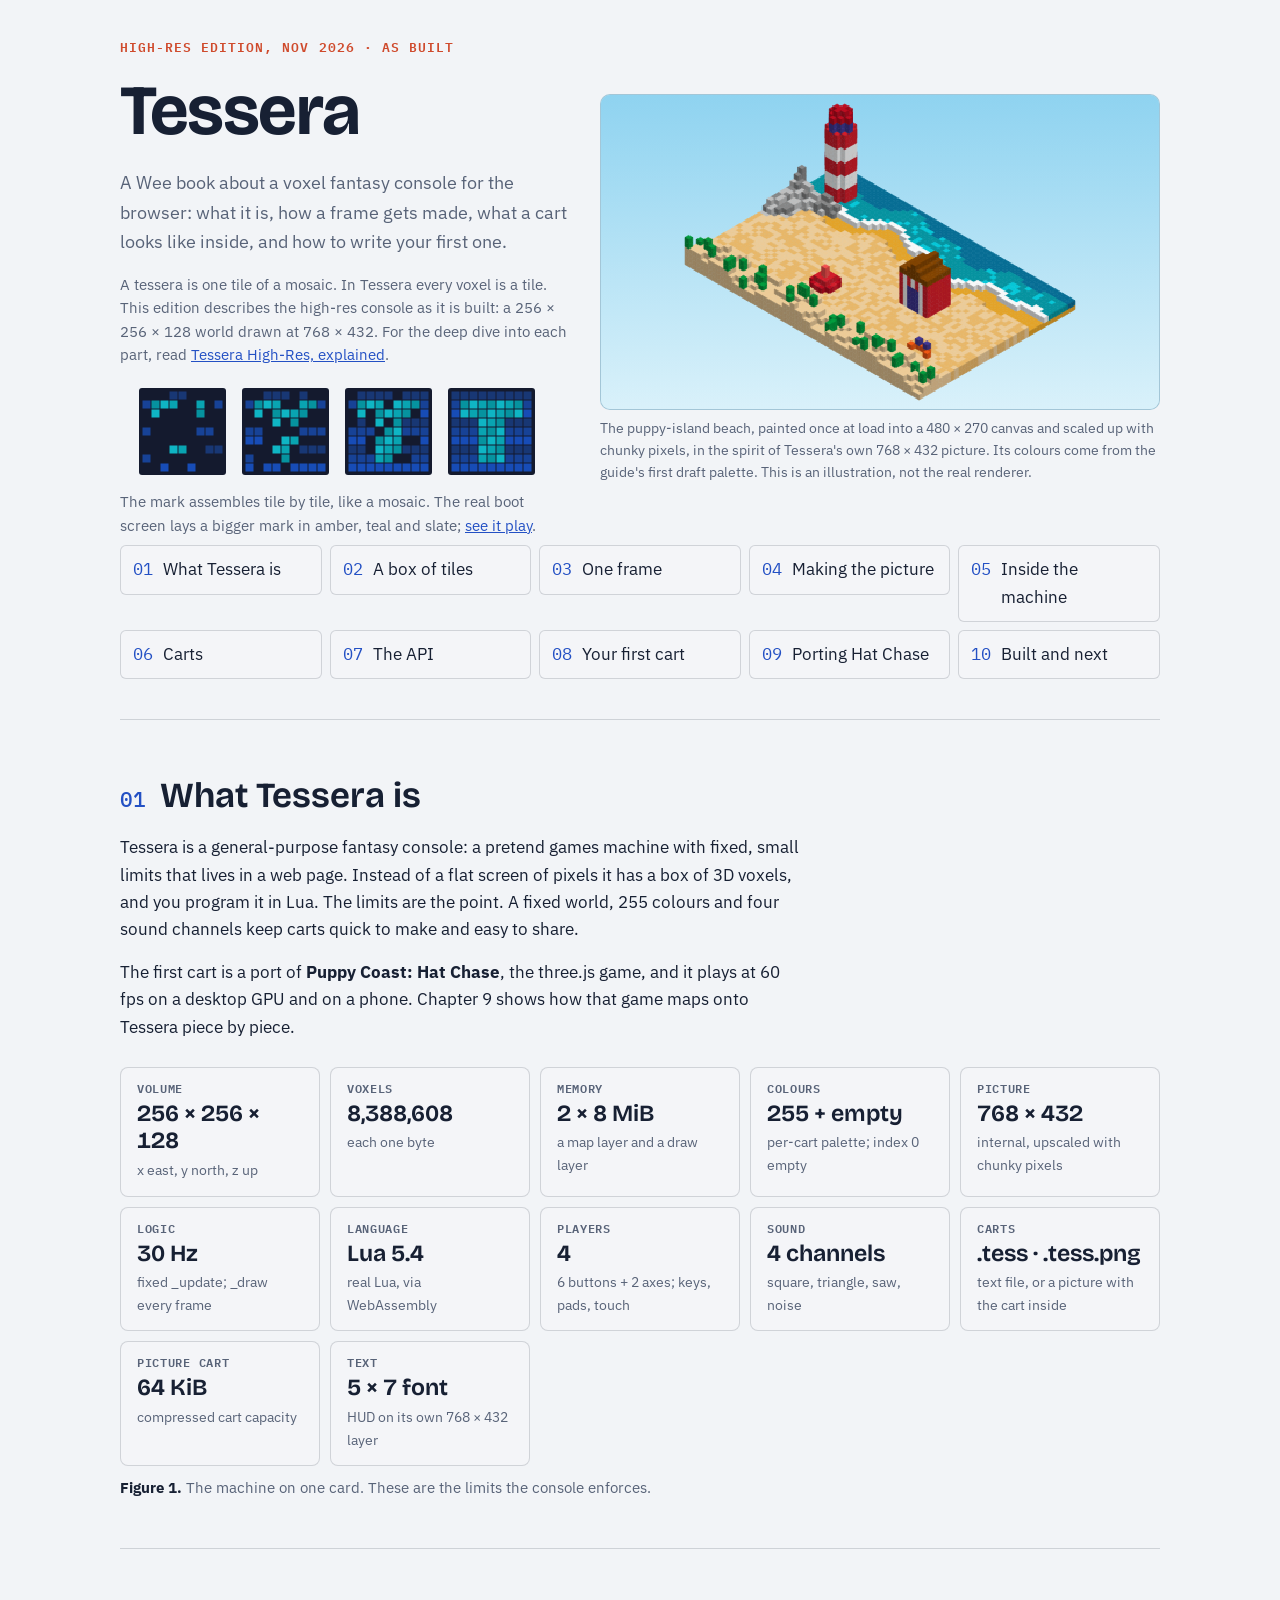
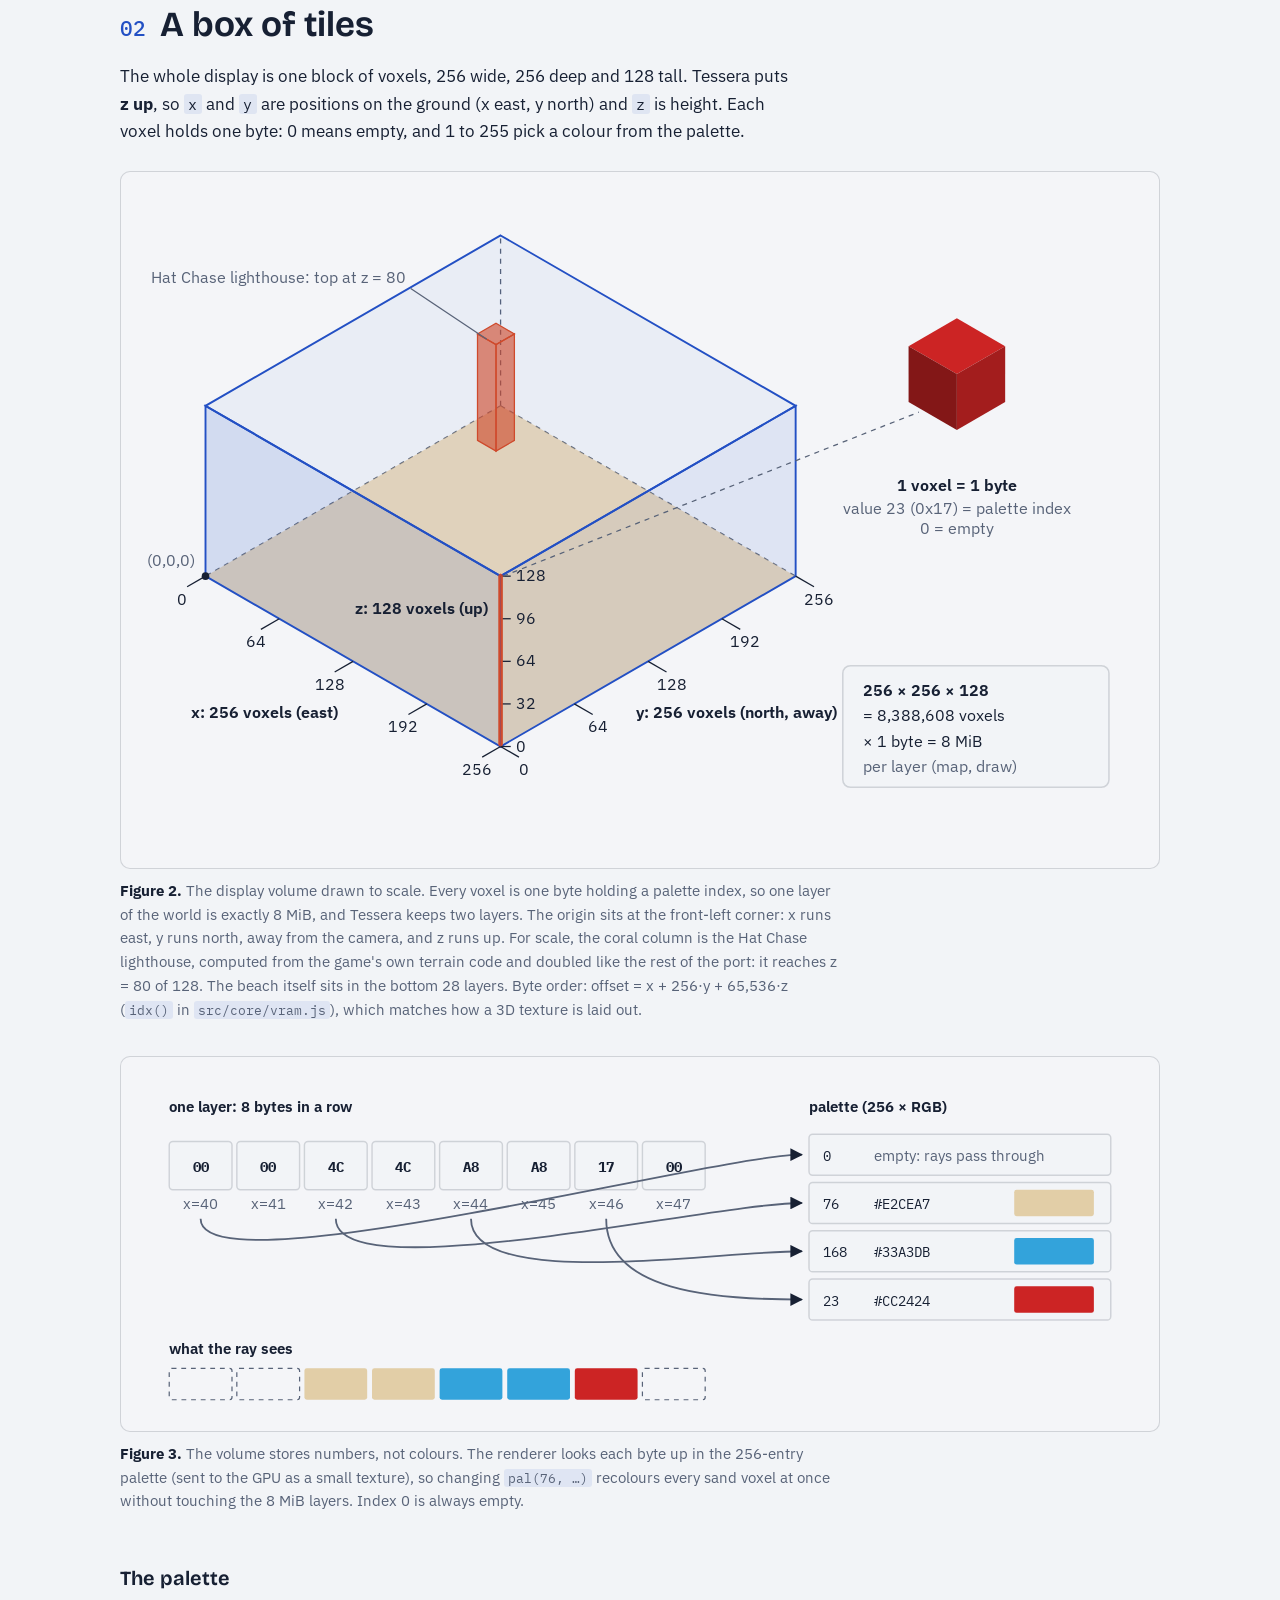
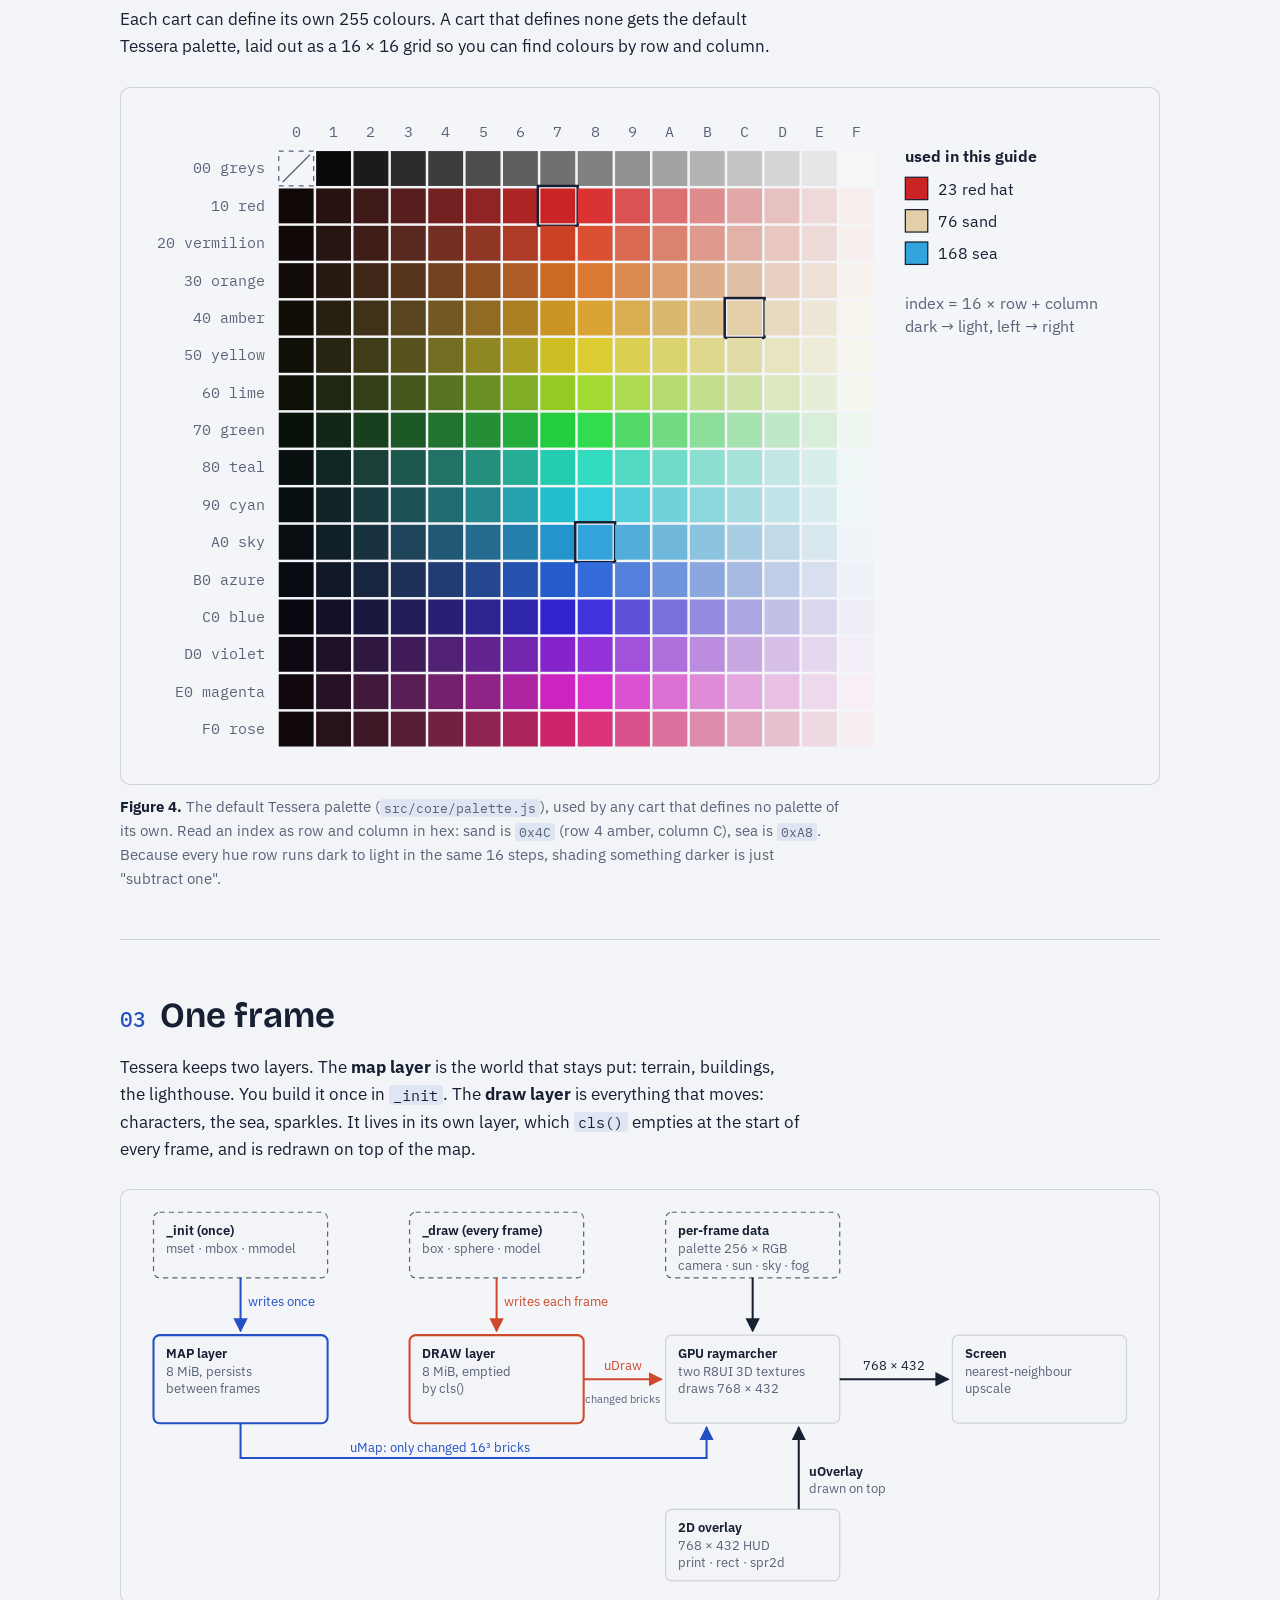
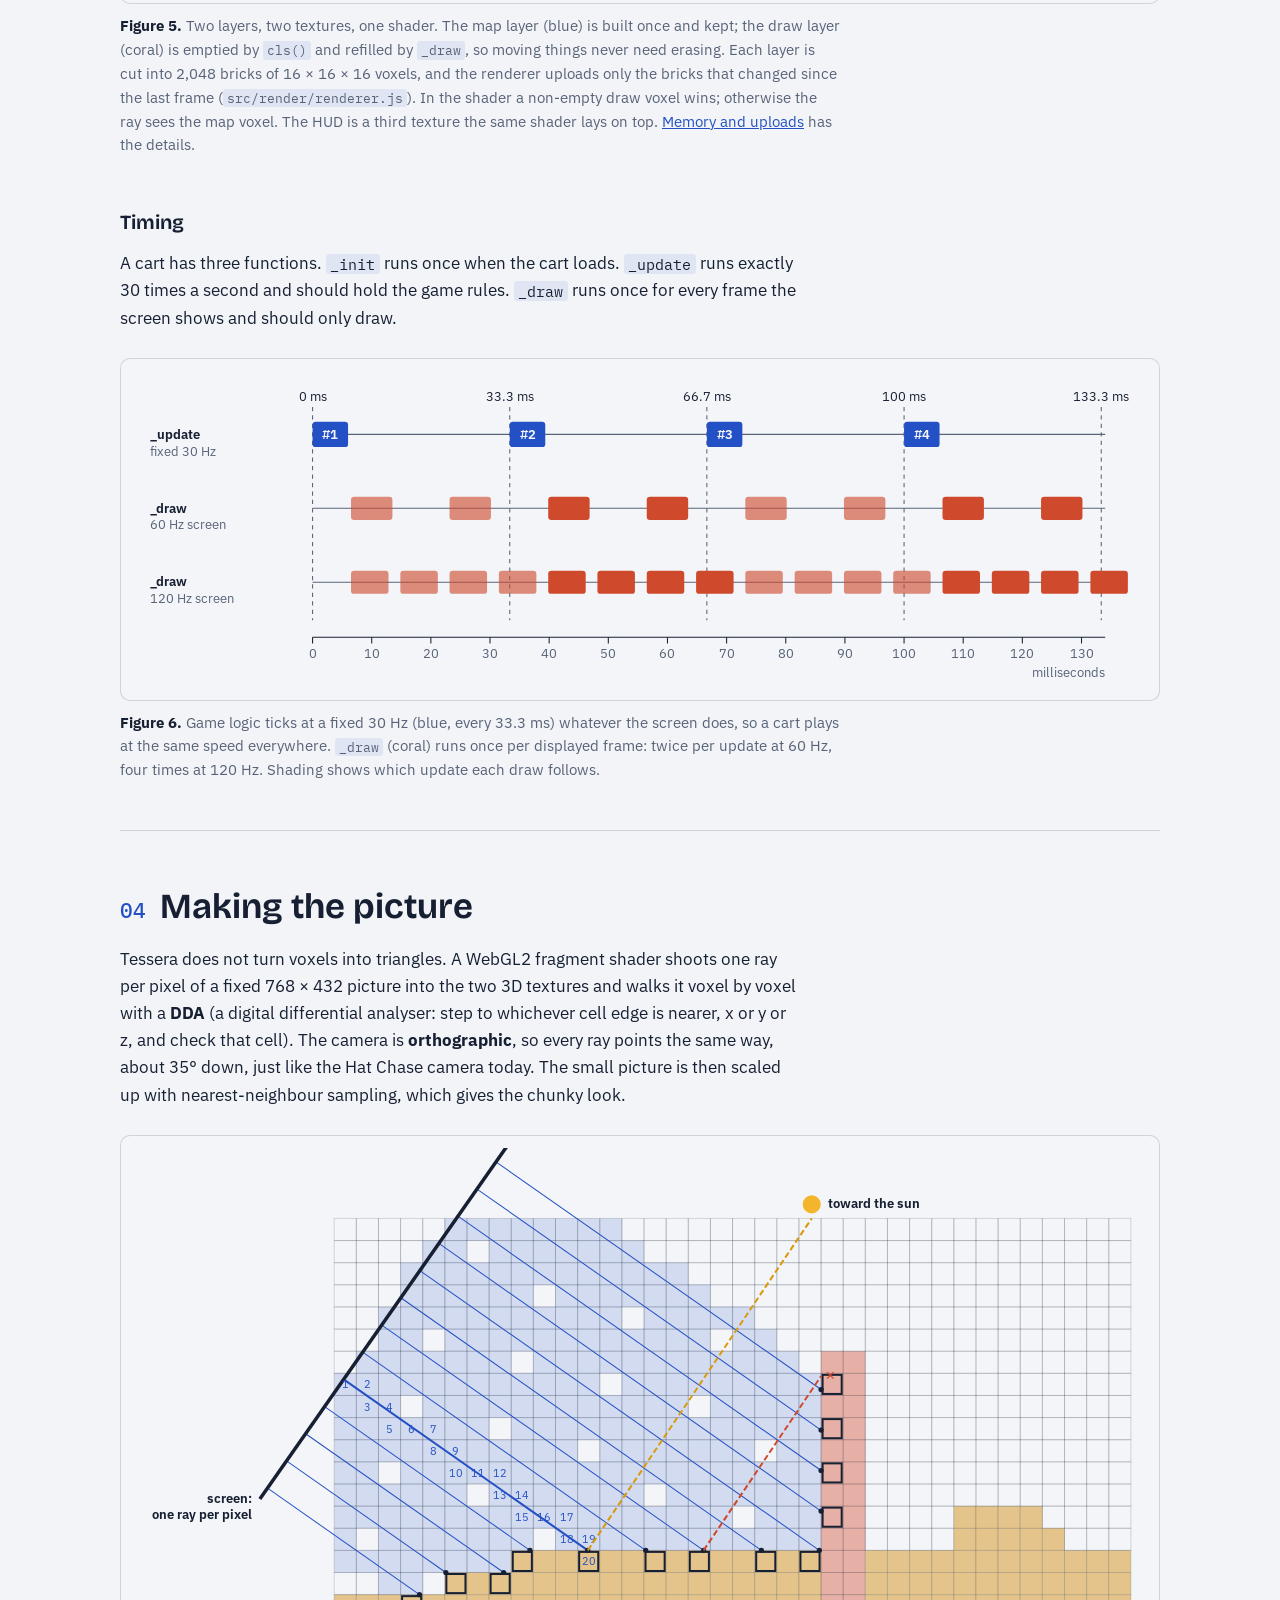
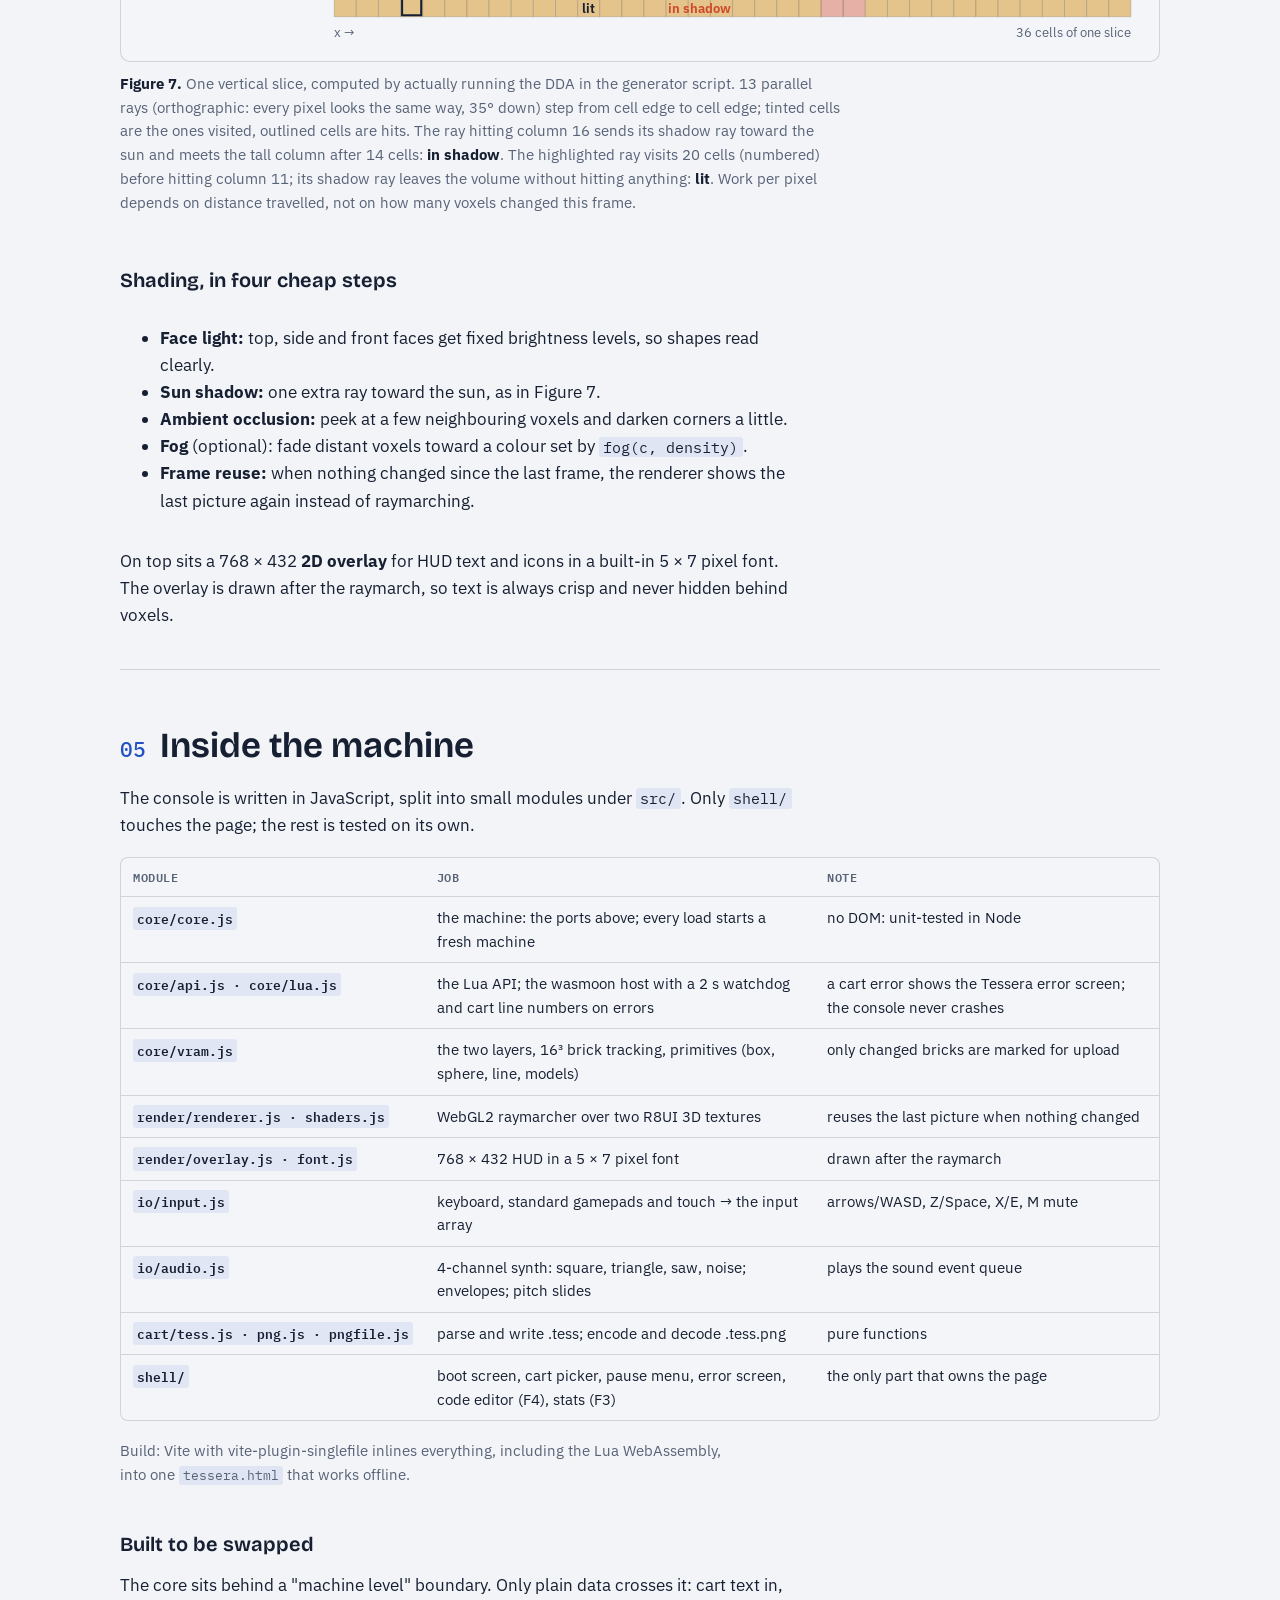
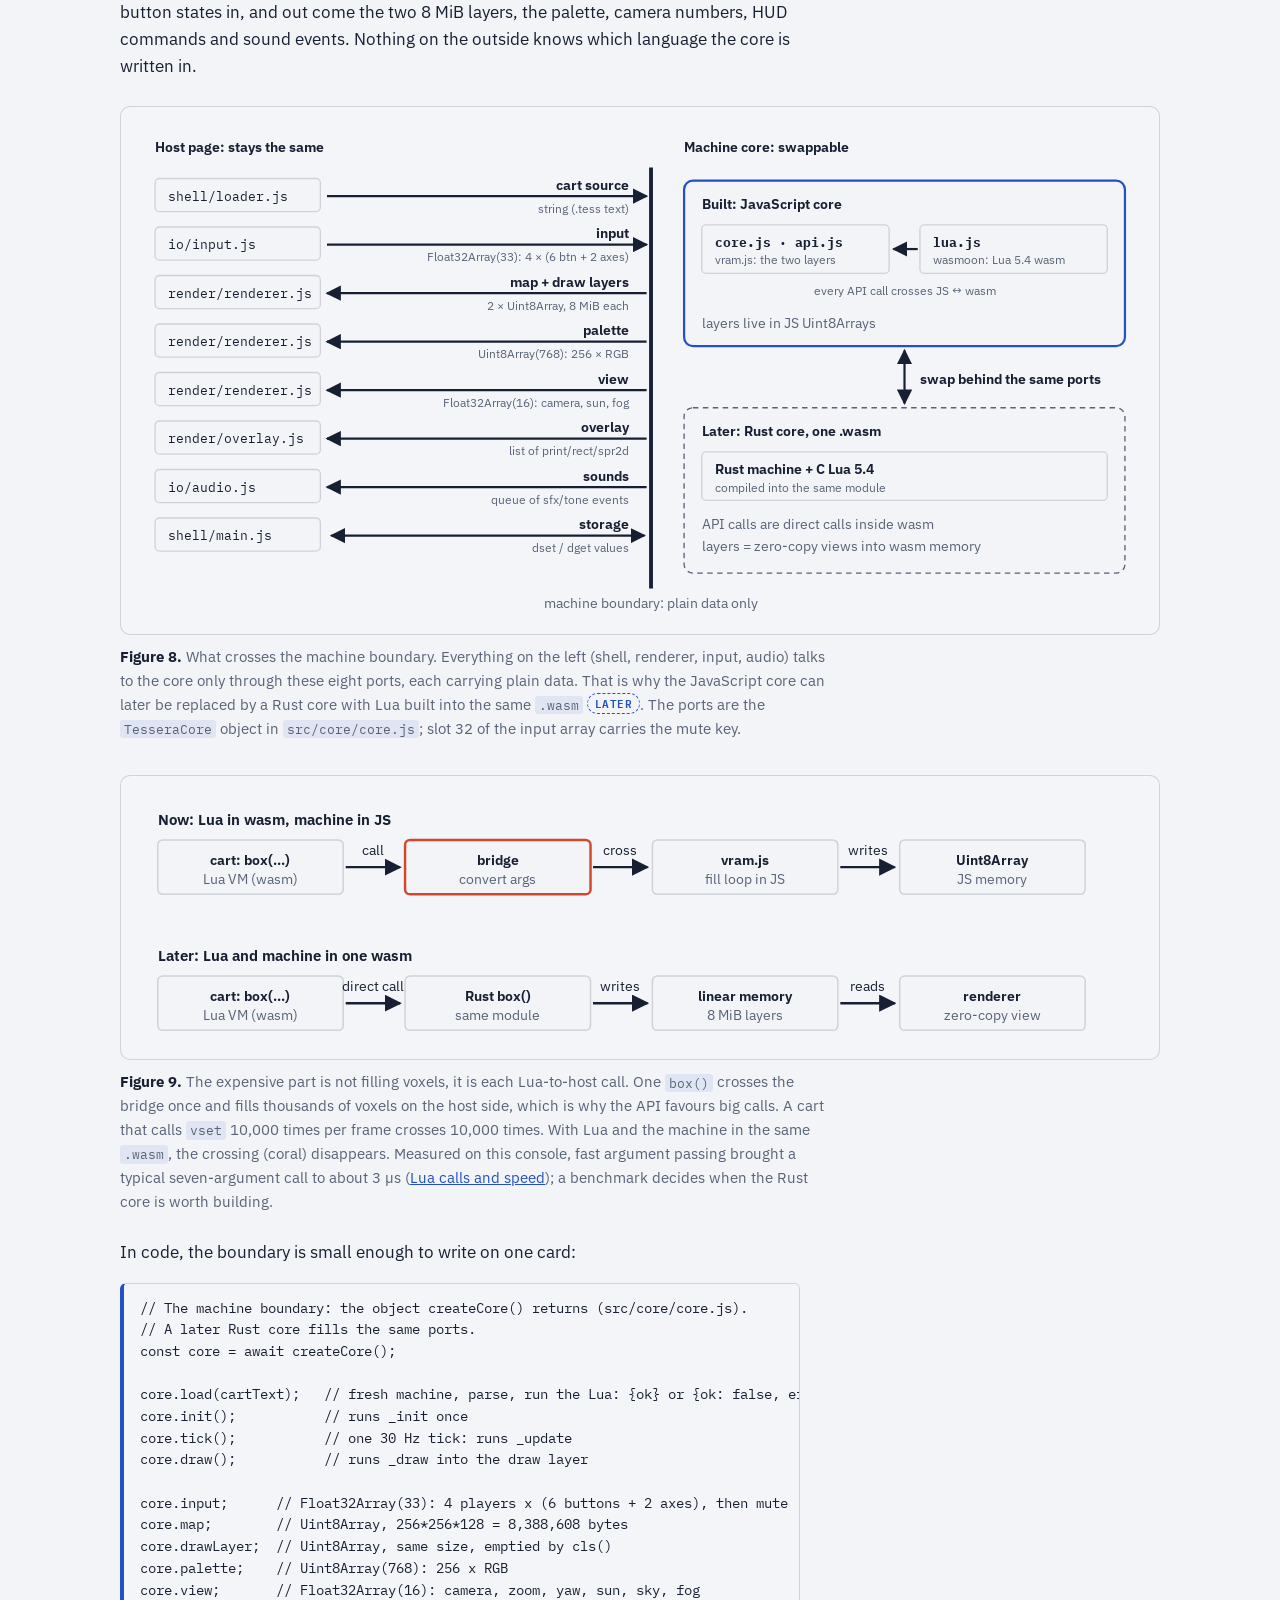
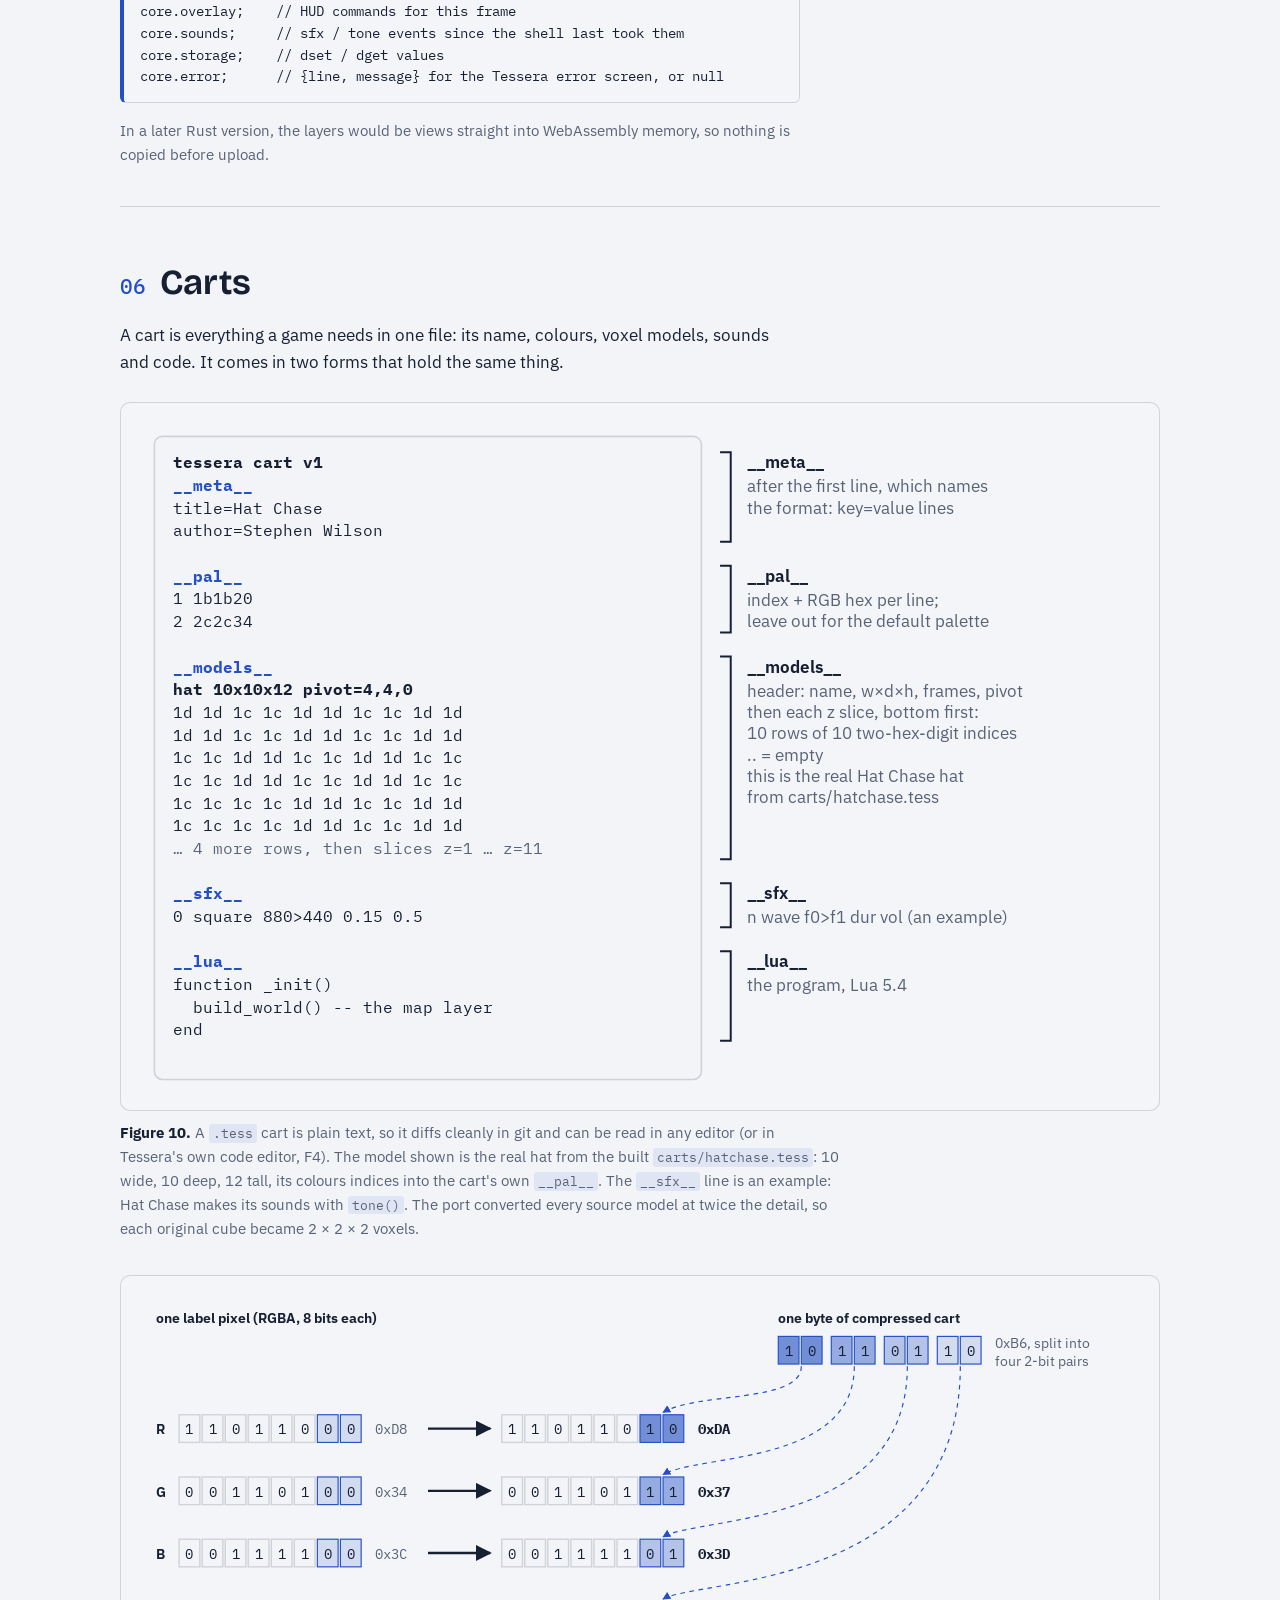
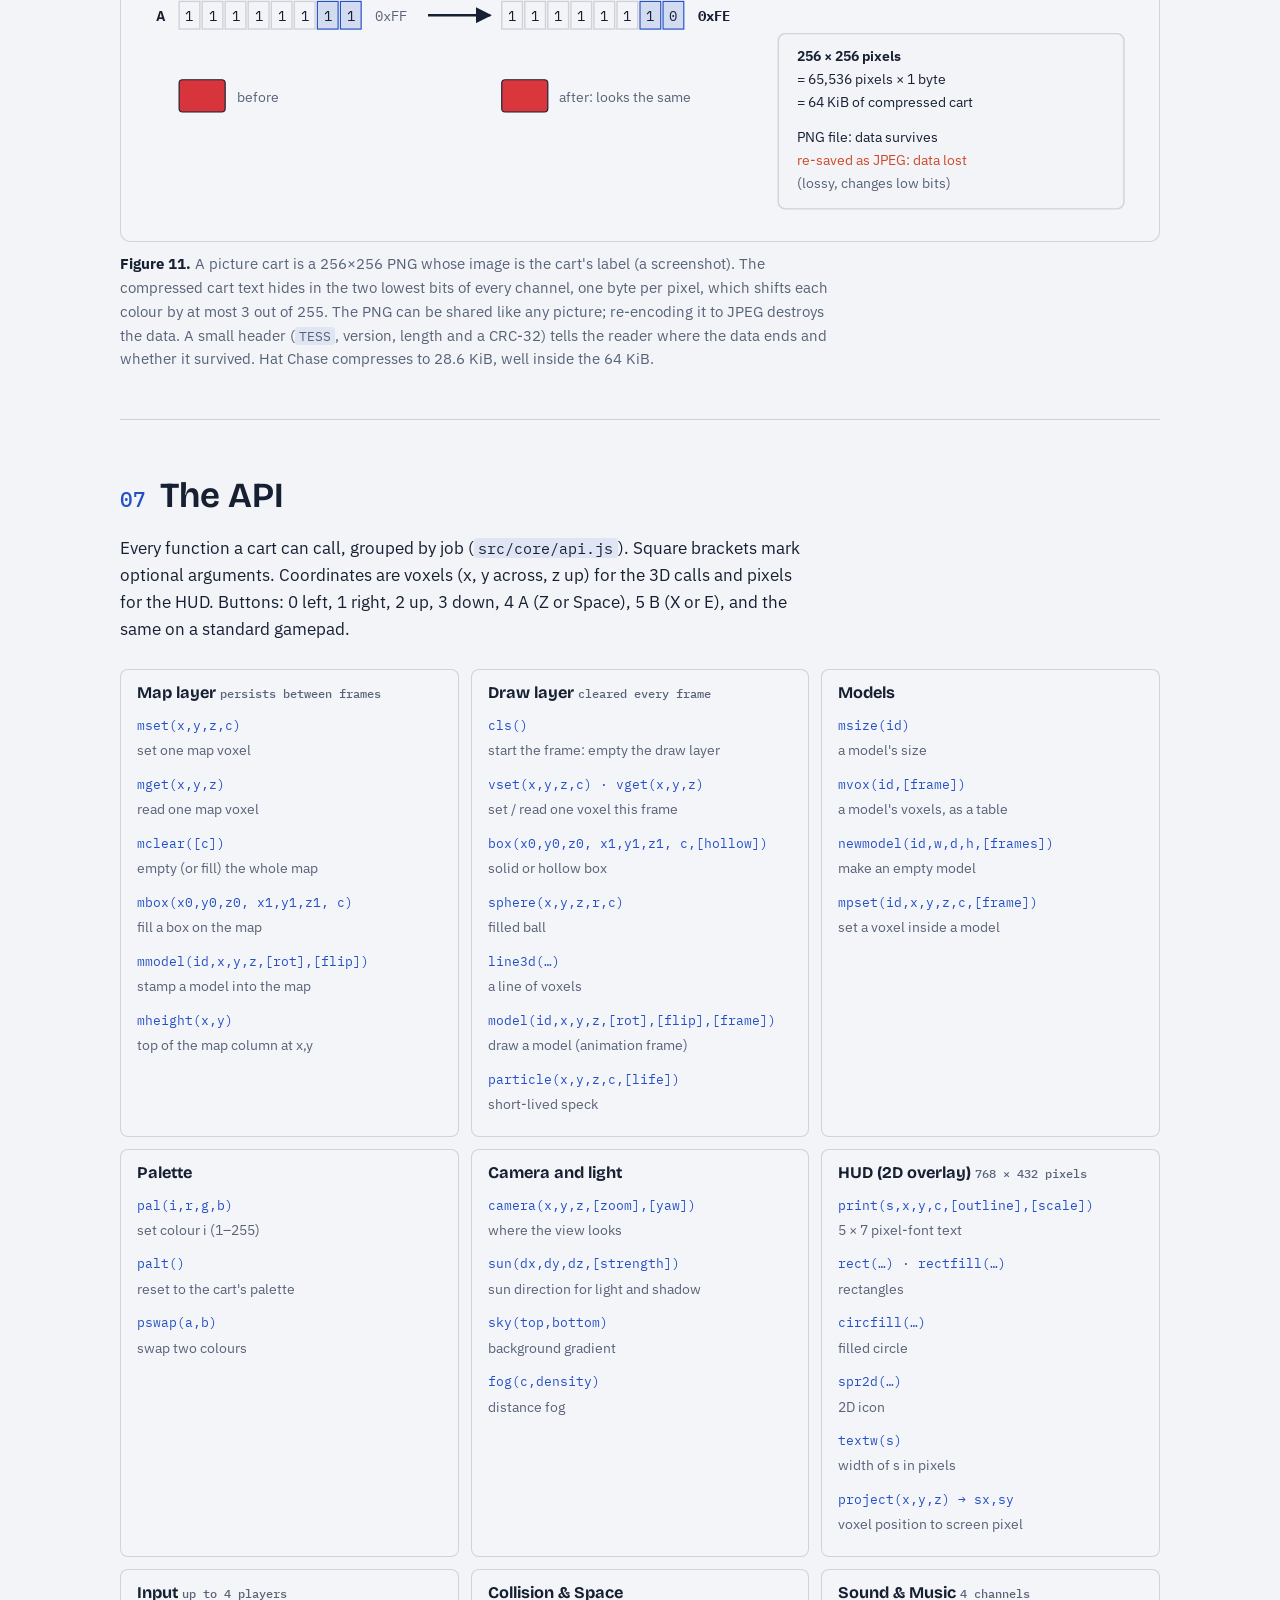
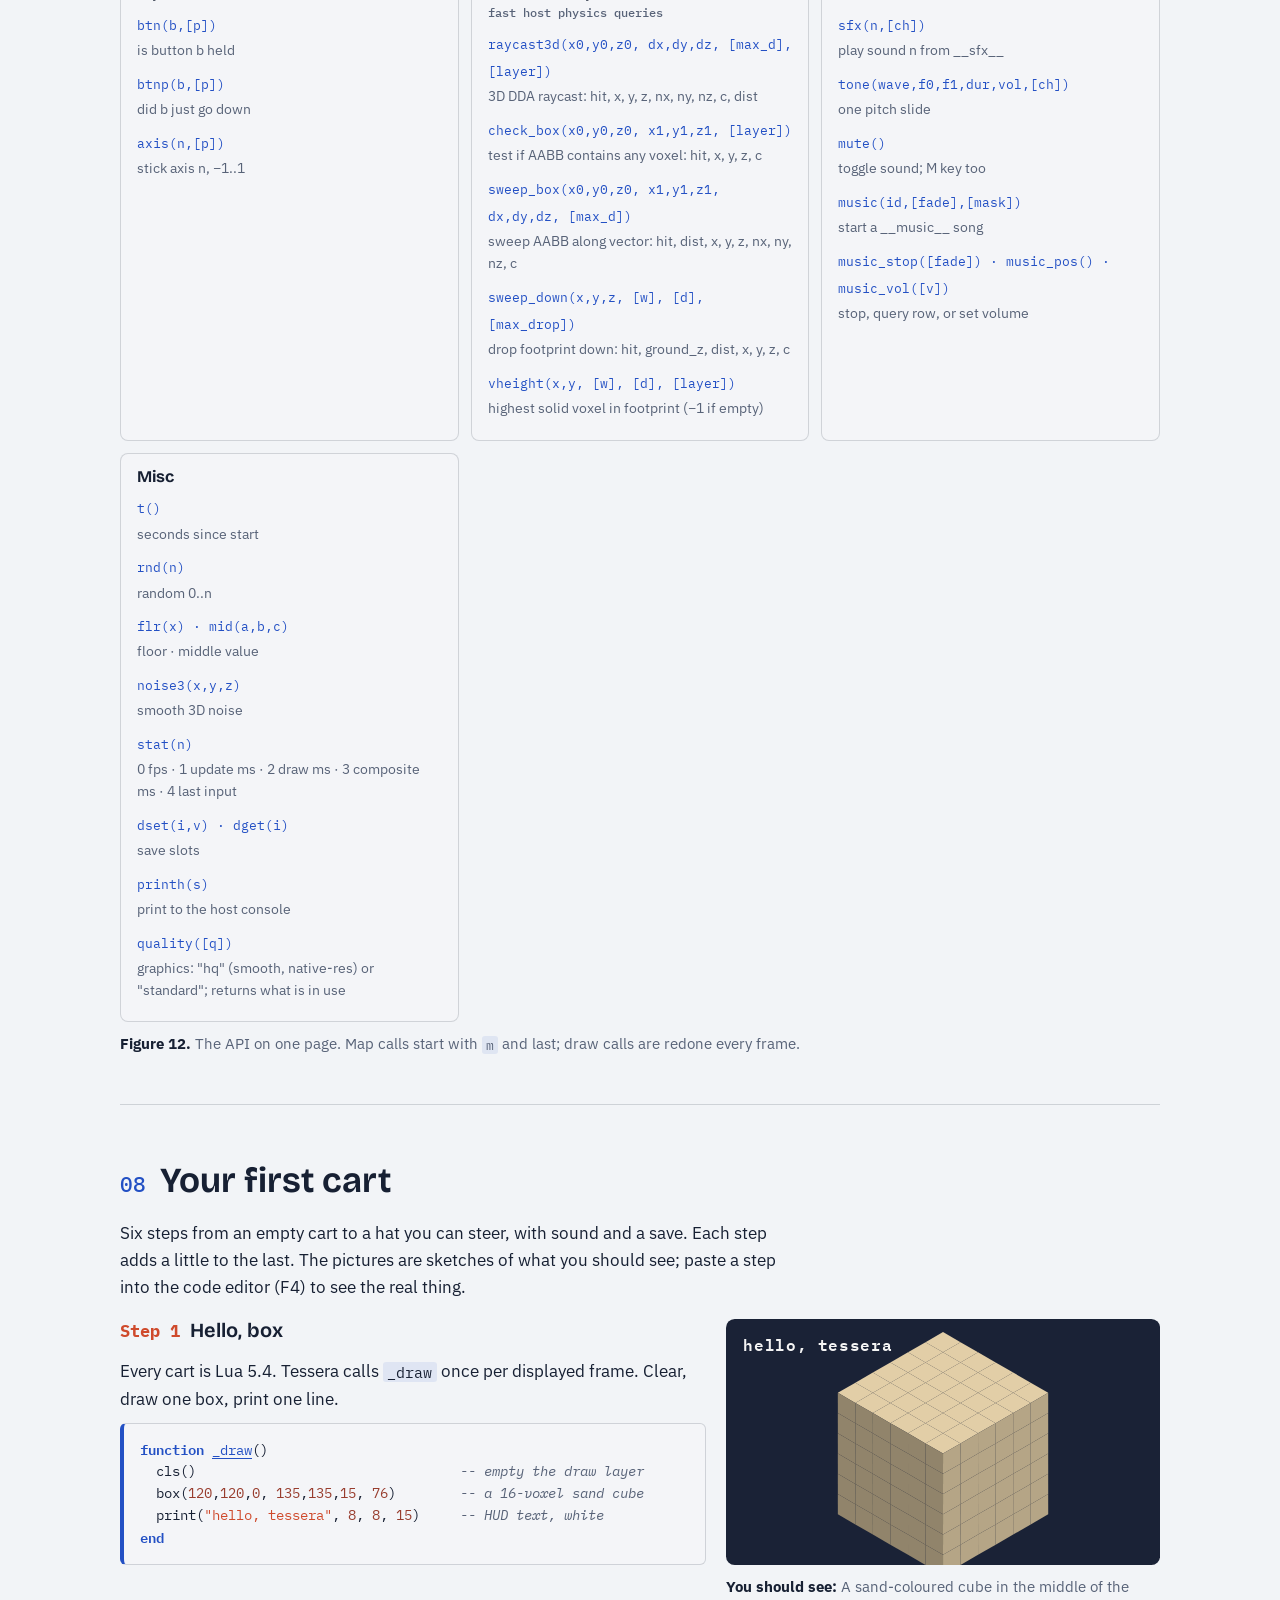
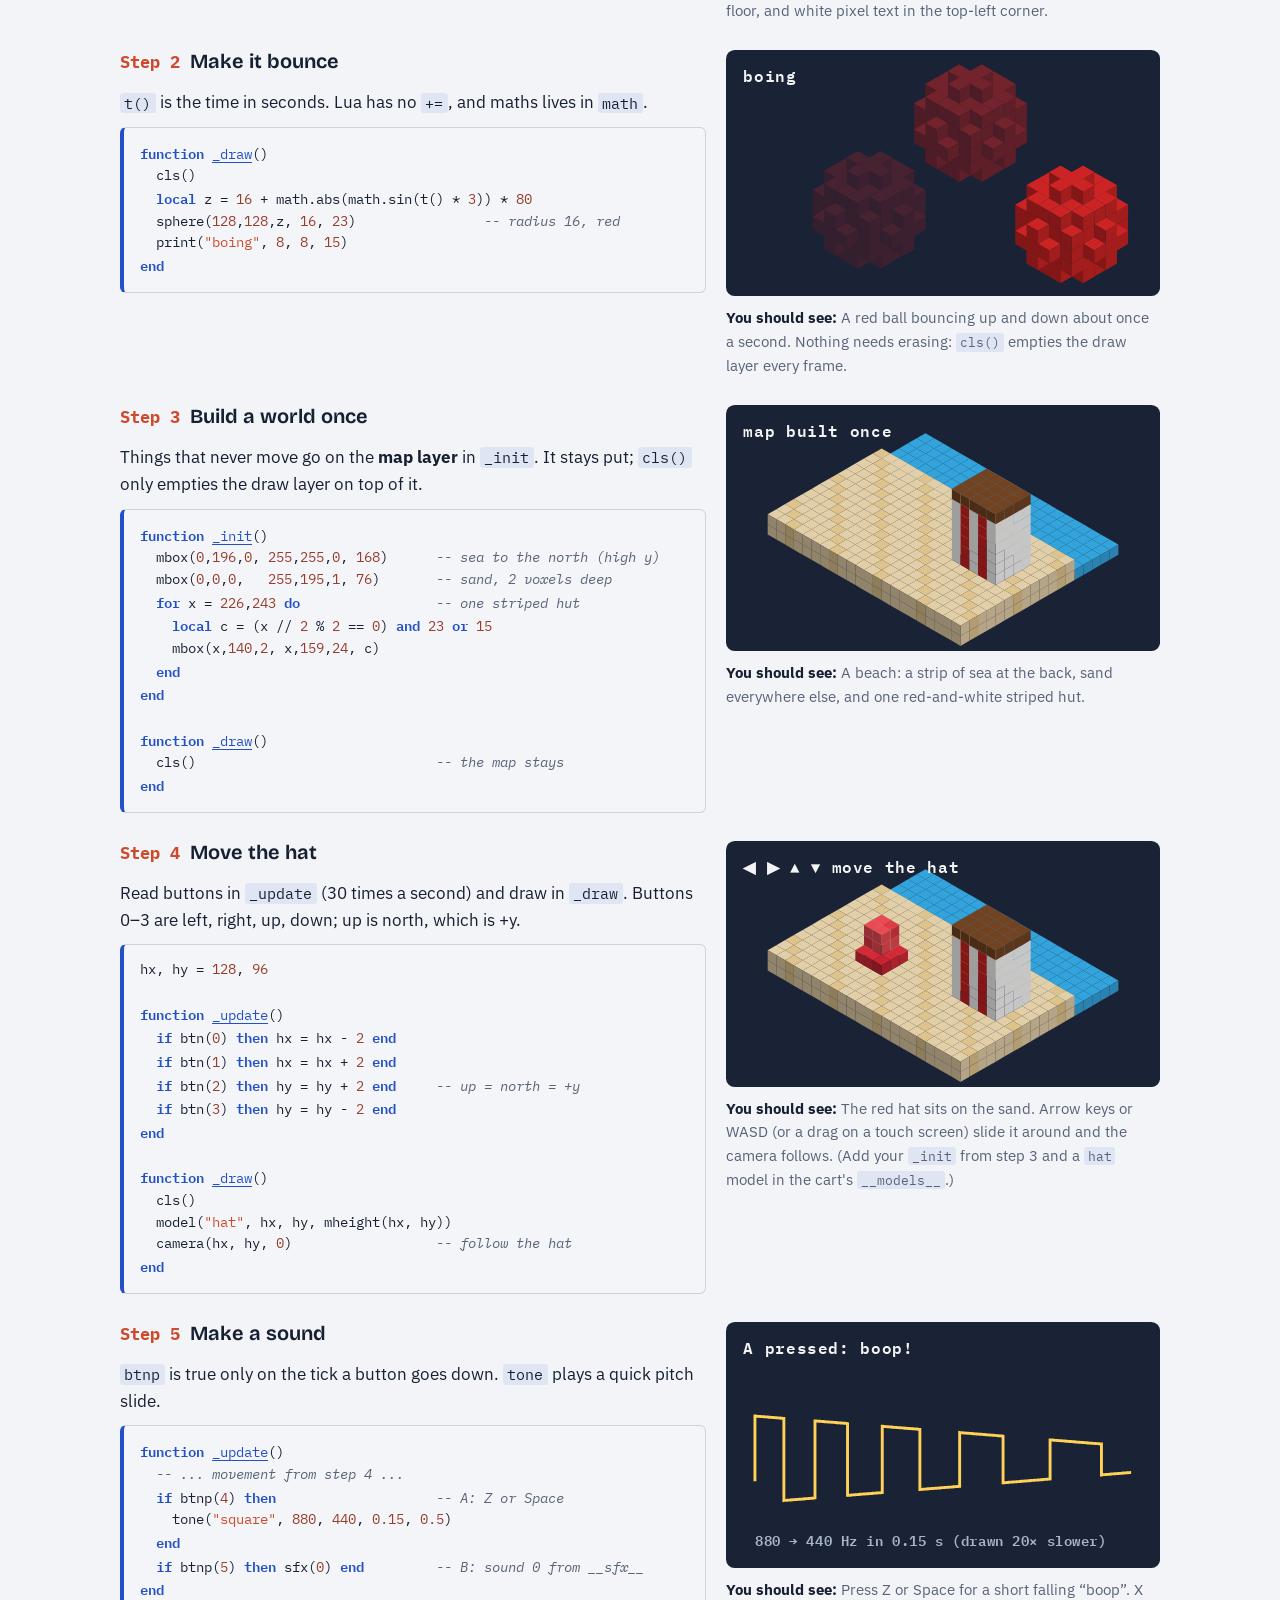
==== commit f29a6ddf: "feat: add Bramble Court, direct .tess downloads, updated runner and guide" ====
--- a/guide.html
+++ b/guide.html
@@ -323,7 +323,7 @@
 <section class="ch">
 <h2 id="api"><span class="n">07</span>The API</h2>
 <div class="col stack"><p>Every function a cart can call, grouped by job (<code>src/core/api.js</code>). Square brackets mark optional arguments. Coordinates are voxels (x, y across, z up) for the 3D calls and pixels for the HUD. Buttons: 0 left, 1 right, 2 up, 3 down, 4 A (Z or Space), 5 B (X or E), and the same on a standard gamepad.</p></div>
-<figure><div class="api"><section class="apicard"><h4>Map layer <span class="apisub">persists between frames</span></h4><dl><dt><code>mset(x,y,z,c)</code></dt><dd>set one map voxel</dd><dt><code>mget(x,y,z)</code></dt><dd>read one map voxel</dd><dt><code>mclear([c])</code></dt><dd>empty (or fill) the whole map</dd><dt><code>mbox(x0,y0,z0, x1,y1,z1, c)</code></dt><dd>fill a box on the map</dd><dt><code>mmodel(id,x,y,z,[rot],[flip])</code></dt><dd>stamp a model into the map</dd><dt><code>mheight(x,y)</code></dt><dd>top of the map column at x,y</dd></dl></section><section class="apicard"><h4>Draw layer <span class="apisub">cleared every frame</span></h4><dl><dt><code>cls()</code></dt><dd>start the frame: empty the draw layer</dd><dt><code>vset(x,y,z,c) · vget(x,y,z)</code></dt><dd>set / read one voxel this frame</dd><dt><code>box(x0,y0,z0, x1,y1,z1, c,[hollow])</code></dt><dd>solid or hollow box</dd><dt><code>sphere(x,y,z,r,c)</code></dt><dd>filled ball</dd><dt><code>line3d(…)</code></dt><dd>a line of voxels</dd><dt><code>model(id,x,y,z,[rot],[flip],[frame])</code></dt><dd>draw a model (animation frame)</dd><dt><code>particle(x,y,z,c,[life])</code></dt><dd>short-lived speck</dd></dl></section><section class="apicard"><h4>Models</h4><dl><dt><code>msize(id)</code></dt><dd>a model's size</dd><dt><code>mvox(id,[frame])</code></dt><dd>a model's voxels, as a table</dd><dt><code>newmodel(id,w,d,h,[frames])</code></dt><dd>make an empty model</dd><dt><code>mpset(id,x,y,z,c,[frame])</code></dt><dd>set a voxel inside a model</dd></dl></section><section class="apicard"><h4>Palette</h4><dl><dt><code>pal(i,r,g,b)</code></dt><dd>set colour i (1–255)</dd><dt><code>palt()</code></dt><dd>reset to the cart's palette</dd><dt><code>pswap(a,b)</code></dt><dd>swap two colours</dd></dl></section><section class="apicard"><h4>Camera and light</h4><dl><dt><code>camera(x,y,z,[zoom],[yaw])</code></dt><dd>where the view looks</dd><dt><code>sun(dx,dy,dz,[strength])</code></dt><dd>sun direction for light and shadow</dd><dt><code>sky(top,bottom)</code></dt><dd>background gradient</dd><dt><code>fog(c,density)</code></dt><dd>distance fog</dd></dl></section><section class="apicard"><h4>HUD (2D overlay) <span class="apisub">768 × 432 pixels</span></h4><dl><dt><code>print(s,x,y,c,[outline],[scale])</code></dt><dd>5 × 7 pixel-font text</dd><dt><code>rect(…) · rectfill(…)</code></dt><dd>rectangles</dd><dt><code>circfill(…)</code></dt><dd>filled circle</dd><dt><code>spr2d(…)</code></dt><dd>2D icon</dd><dt><code>textw(s)</code></dt><dd>width of s in pixels</dd><dt><code>project(x,y,z) → sx,sy</code></dt><dd>voxel position to screen pixel</dd></dl></section><section class="apicard"><h4>Input <span class="apisub">up to 4 players</span></h4><dl><dt><code>btn(b,[p])</code></dt><dd>is button b held</dd><dt><code>btnp(b,[p])</code></dt><dd>did b just go down</dd><dt><code>axis(n,[p])</code></dt><dd>stick axis n, −1..1</dd></dl></section><section class="apicard"><h4>Collision & Space <span class="apisub">fast host physics queries</span></h4><dl><dt><code>raycast3d(x0,y0,z0, dx,dy,dz, [max_d], [layer])</code></dt><dd>3D DDA raycast: hit, x, y, z, nx, ny, nz, c, dist</dd><dt><code>check_box(x0,y0,z0, x1,y1,z1, [layer])</code></dt><dd>test if AABB contains any voxel: hit, x, y, z, c</dd><dt><code>sweep_box(x0,y0,z0, x1,y1,z1, dx,dy,dz, [max_d])</code></dt><dd>sweep AABB along vector: hit, dist, x, y, z, nx, ny, nz, c</dd><dt><code>sweep_down(x,y,z, [w], [d], [max_drop])</code></dt><dd>drop footprint down: hit, ground_z, dist, x, y, z, c</dd><dt><code>vheight(x,y, [w], [d], [layer])</code></dt><dd>highest solid voxel in footprint (−1 if empty)</dd></dl></section><section class="apicard"><h4>Sound <span class="apisub">4 channels</span></h4><dl><dt><code>sfx(n,[ch])</code></dt><dd>play sound n from __sfx__</dd><dt><code>tone(wave,f0,f1,dur,vol,[ch])</code></dt><dd>one pitch slide</dd><dt><code>mute()</code></dt><dd>toggle sound; M key too</dd></dl></section><section class="apicard"><h4>Misc</h4><dl><dt><code>t()</code></dt><dd>seconds since start</dd><dt><code>rnd(n)</code></dt><dd>random 0..n</dd><dt><code>flr(x) · mid(a,b,c)</code></dt><dd>floor · middle value</dd><dt><code>noise3(x,y,z)</code></dt><dd>smooth 3D noise</dd><dt><code>stat(n)</code></dt><dd>0 fps · 1 update ms · 2 draw ms · 3 composite ms · 4 last input</dd><dt><code>dset(i,v) · dget(i)</code></dt><dd>save slots</dd><dt><code>printh(s)</code></dt><dd>print to the host console</dd></dl></section></div><figcaption><b>Figure 12.</b> The API on one page. Map calls start with <code>m</code> and last; draw calls are redone every frame.</figcaption></figure>
+<figure><div class="api"><section class="apicard"><h4>Map layer <span class="apisub">persists between frames</span></h4><dl><dt><code>mset(x,y,z,c)</code></dt><dd>set one map voxel</dd><dt><code>mget(x,y,z)</code></dt><dd>read one map voxel</dd><dt><code>mclear([c])</code></dt><dd>empty (or fill) the whole map</dd><dt><code>mbox(x0,y0,z0, x1,y1,z1, c)</code></dt><dd>fill a box on the map</dd><dt><code>mmodel(id,x,y,z,[rot],[flip])</code></dt><dd>stamp a model into the map</dd><dt><code>mheight(x,y)</code></dt><dd>top of the map column at x,y</dd></dl></section><section class="apicard"><h4>Draw layer <span class="apisub">cleared every frame</span></h4><dl><dt><code>cls()</code></dt><dd>start the frame: empty the draw layer</dd><dt><code>vset(x,y,z,c) · vget(x,y,z)</code></dt><dd>set / read one voxel this frame</dd><dt><code>box(x0,y0,z0, x1,y1,z1, c,[hollow])</code></dt><dd>solid or hollow box</dd><dt><code>sphere(x,y,z,r,c)</code></dt><dd>filled ball</dd><dt><code>line3d(…)</code></dt><dd>a line of voxels</dd><dt><code>model(id,x,y,z,[rot],[flip],[frame])</code></dt><dd>draw a model (animation frame)</dd><dt><code>particle(x,y,z,c,[life])</code></dt><dd>short-lived speck</dd></dl></section><section class="apicard"><h4>Models</h4><dl><dt><code>msize(id)</code></dt><dd>a model's size</dd><dt><code>mvox(id,[frame])</code></dt><dd>a model's voxels, as a table</dd><dt><code>newmodel(id,w,d,h,[frames])</code></dt><dd>make an empty model</dd><dt><code>mpset(id,x,y,z,c,[frame])</code></dt><dd>set a voxel inside a model</dd></dl></section><section class="apicard"><h4>Palette</h4><dl><dt><code>pal(i,r,g,b)</code></dt><dd>set colour i (1–255)</dd><dt><code>palt()</code></dt><dd>reset to the cart's palette</dd><dt><code>pswap(a,b)</code></dt><dd>swap two colours</dd></dl></section><section class="apicard"><h4>Camera and light</h4><dl><dt><code>camera(x,y,z,[zoom],[yaw])</code></dt><dd>where the view looks</dd><dt><code>sun(dx,dy,dz,[strength])</code></dt><dd>sun direction for light and shadow</dd><dt><code>sky(top,bottom)</code></dt><dd>background gradient</dd><dt><code>fog(c,density)</code></dt><dd>distance fog</dd></dl></section><section class="apicard"><h4>HUD (2D overlay) <span class="apisub">768 × 432 pixels</span></h4><dl><dt><code>print(s,x,y,c,[outline],[scale])</code></dt><dd>5 × 7 pixel-font text</dd><dt><code>rect(…) · rectfill(…)</code></dt><dd>rectangles</dd><dt><code>circfill(…)</code></dt><dd>filled circle</dd><dt><code>spr2d(…)</code></dt><dd>2D icon</dd><dt><code>textw(s)</code></dt><dd>width of s in pixels</dd><dt><code>project(x,y,z) → sx,sy</code></dt><dd>voxel position to screen pixel</dd></dl></section><section class="apicard"><h4>Input <span class="apisub">up to 4 players</span></h4><dl><dt><code>btn(b,[p])</code></dt><dd>is button b held</dd><dt><code>btnp(b,[p])</code></dt><dd>did b just go down</dd><dt><code>axis(n,[p])</code></dt><dd>stick axis n, −1..1</dd></dl></section><section class="apicard"><h4>Collision & Space <span class="apisub">fast host physics queries</span></h4><dl><dt><code>raycast3d(x0,y0,z0, dx,dy,dz, [max_d], [layer])</code></dt><dd>3D DDA raycast: hit, x, y, z, nx, ny, nz, c, dist</dd><dt><code>check_box(x0,y0,z0, x1,y1,z1, [layer])</code></dt><dd>test if AABB contains any voxel: hit, x, y, z, c</dd><dt><code>sweep_box(x0,y0,z0, x1,y1,z1, dx,dy,dz, [max_d])</code></dt><dd>sweep AABB along vector: hit, dist, x, y, z, nx, ny, nz, c</dd><dt><code>sweep_down(x,y,z, [w], [d], [max_drop])</code></dt><dd>drop footprint down: hit, ground_z, dist, x, y, z, c</dd><dt><code>vheight(x,y, [w], [d], [layer])</code></dt><dd>highest solid voxel in footprint (−1 if empty)</dd></dl></section><section class="apicard"><h4>Sound & Music <span class="apisub">4 channels</span></h4><dl><dt><code>sfx(n,[ch])</code></dt><dd>play sound n from __sfx__</dd><dt><code>tone(wave,f0,f1,dur,vol,[ch])</code></dt><dd>one pitch slide</dd><dt><code>mute()</code></dt><dd>toggle sound; M key too</dd><dt><code>music(id,[fade],[mask])</code></dt><dd>start a __music__ song</dd><dt><code>music_stop([fade]) · music_pos() · music_vol([v])</code></dt><dd>stop, query row, or set volume</dd></dl></section><section class="apicard"><h4>Misc</h4><dl><dt><code>t()</code></dt><dd>seconds since start</dd><dt><code>rnd(n)</code></dt><dd>random 0..n</dd><dt><code>flr(x) · mid(a,b,c)</code></dt><dd>floor · middle value</dd><dt><code>noise3(x,y,z)</code></dt><dd>smooth 3D noise</dd><dt><code>stat(n)</code></dt><dd>0 fps · 1 update ms · 2 draw ms · 3 composite ms · 4 last input</dd><dt><code>dset(i,v) · dget(i)</code></dt><dd>save slots</dd><dt><code>printh(s)</code></dt><dd>print to the host console</dd><dt><code>quality([q])</code></dt><dd>graphics: &quot;hq&quot; (smooth, native-res) or &quot;standard&quot;; returns what is in use</dd></dl></section></div><figcaption><b>Figure 12.</b> The API on one page. Map calls start with <code>m</code> and last; draw calls are redone every frame.</figcaption></figure>
 </section>
 
 <section class="ch">
@@ -375,6 +375,19 @@
 <span class="c-kw">function</span> win(score)
   <span class="c-kw">if</span> score &gt; best <span class="c-kw">then</span> best = score; dset(<span class="c-num">0</span>, best) <span class="c-kw">end</span>
 <span class="c-kw">end</span></code></pre></div><div class="txt"><svg role="img" aria-label="Two files: hatchase.tess, a text file, and hatchase.tess.png, a picture with the cart hidden inside." viewBox="0 0 300 170" class="thumb"><rect x="0" y="0" width="300" height="170" rx="6" class="screen"/><g transform="translate(36,28)"><path d="M0,0 h76 l22,22 v94 h-98 z" class="filecard"/><rect x="12" y="30" width="40" height="5" rx="2" class="textline"/><rect x="12" y="41" width="60" height="5" rx="2" class="textline"/><rect x="12" y="52" width="30" height="5" rx="2" class="textline"/><rect x="12" y="63" width="64" height="5" rx="2" class="textline"/><rect x="12" y="74" width="52" height="5" rx="2" class="textline"/><rect x="12" y="85" width="24" height="5" rx="2" class="textline"/><rect x="12" y="96" width="44" height="5" rx="2" class="textline"/><text x="49" y="136" class="pix" text-anchor="middle">hat.tess</text><text x="49" y="150" class="pix sm" text-anchor="middle">text</text></g><g transform="translate(168,28)"><path d="M0,0 h76 l22,22 v94 h-98 z" class="filecard"/><rect x="12" y="30" width="11" height="11" fill="#33a3db"/><rect x="24" y="30" width="11" height="11" fill="#33a3db"/><rect x="36" y="30" width="11" height="11" fill="#33a3db"/><rect x="48" y="30" width="11" height="11" fill="#33a3db"/><rect x="60" y="30" width="11" height="11" fill="#33a3db"/><rect x="72" y="30" width="11" height="11" fill="#33a3db"/><rect x="12" y="42" width="11" height="11" fill="#8cc3de"/><rect x="24" y="42" width="11" height="11" fill="#e2cea7"/><rect x="36" y="42" width="11" height="11" fill="#e2cea7"/><rect x="48" y="42" width="11" height="11" fill="#8cc3de"/><rect x="60" y="42" width="11" height="11" fill="#e2cea7"/><rect x="72" y="42" width="11" height="11" fill="#e2cea7"/><rect x="12" y="54" width="11" height="11" fill="#e2cea7"/><rect x="24" y="54" width="11" height="11" fill="#dec38c"/><rect x="36" y="54" width="11" height="11" fill="#e2cea7"/><rect x="48" y="54" width="11" height="11" fill="#e2cea7"/><rect x="60" y="54" width="11" height="11" fill="#dec38c"/><rect x="72" y="54" width="11" height="11" fill="#e2cea7"/><rect x="12" y="66" width="11" height="11" fill="#e2cea7"/><rect x="24" y="66" width="11" height="11" fill="#e2cea7"/><rect x="36" y="66" width="11" height="11" fill="#e2cea7"/><rect x="48" y="66" width="11" height="11" fill="#e2cea7"/><rect x="60" y="66" width="11" height="11" fill="#e2cea7"/><rect x="72" y="66" width="11" height="11" fill="#e2cea7"/><rect x="12" y="78" width="11" height="11" fill="#dec38c"/><rect x="24" y="78" width="11" height="11" fill="#cc2424"/><rect x="36" y="78" width="11" height="11" fill="#33a3db"/><rect x="48" y="78" width="11" height="11" fill="#dec38c"/><rect x="60" y="78" width="11" height="11" fill="#cc2424"/><rect x="72" y="78" width="11" height="11" fill="#33a3db"/><rect x="12" y="90" width="11" height="11" fill="#cc2424"/><rect x="24" y="90" width="11" height="11" fill="#8cc3de"/><rect x="36" y="90" width="11" height="11" fill="#33a3db"/><rect x="48" y="90" width="11" height="11" fill="#cc2424"/><rect x="60" y="90" width="11" height="11" fill="#8cc3de"/><rect x="72" y="90" width="11" height="11" fill="#33a3db"/><text x="49" y="136" class="pix" text-anchor="middle">hat.tess.png</text><text x="49" y="150" class="pix sm" text-anchor="middle">picture</text></g></svg><p class="see"><b>You should see:</b> Two files: <code>hat.tess</code> (readable text, good for git) and <code>hat.tess.png</code> (a picture you can share). Both load the same cart.</p></div></li></ol>
+<div class="col stack">
+<h3>Starting outside the browser with npm</h3>
+<p>You can scaffold, develop, pack, and export a cart from your own editor without cloning the engine repo using the public npm packages <code>@stephenwil/create-tessera</code> and <code>@stephenwil/tessera</code>:</p>
+<pre><code>npm create @stephenwil/tessera my-game
+cd my-game
+npm install
+npm run dev    # live-reload console at http://localhost:3000
+npm run check  # validate manifest and Lua structure
+npm run pack   # emit dist/my-game.tess and dist/my-game.tess.png
+npm run build  # export standalone offline dist/my-game.html</code></pre>
+<h3>Building carts with AI agents (MCP)</h3>
+<p>AI coding agents with terminal access can run the npm CLI directly. For tool-driven clients (Claude Desktop, Cursor, T3 Code), connect the built-in <b>Model Context Protocol (MCP)</b> server (<code>npx -y @stephenwil/tessera mcp</code> or <code>npx -y @stephenwil/tessera-mcp</code>) to expose 8 structured tools for scaffolding, syntax checking, MagicaVoxel palette budgeting, picture-cart packing, HTML export, and live API reference lookup.</p>
+</div>
 </section>
 
 <section class="ch">
@@ -405,18 +418,18 @@
 <li>Name Tessera; carts <code>.tess</code> and <code>.tess.png</code> (export from the pause menu, drag-drop to load)</li>
 <li>256 × 256 × 128 volume, 1 byte per voxel, map and draw layers of 8 MiB each</li>
 <li>Per-cart palette of 255 colours, 0 empty, default palette as fallback</li>
-<li>WebGL2 orthographic DDA raymarcher at 768 × 432, brick uploads, frame reuse, plus a 5 × 7 font overlay</li>
+<li>WebGL2 orthographic DDA raymarcher at 768 × 432 (plus <code>quality("hq")</code>), brick skipping, brick uploads, frame reuse, and a 5 × 7 font overlay</li>
 <li>Fixed 30 Hz <code>_update</code>; <code>_draw</code> every displayed frame</li>
-<li>Lua 5.4 via wasmoon, with a watchdog and cart line numbers on errors</li>
+<li>Lua 5.4 via wasmoon, with a watchdog, cart line numbers on errors, and host-side collision probes (<code>raycast3d</code>, <code>check_box</code>, <code>sweep_box</code>, <code>sweep_down</code>, <code>vheight</code>)</li>
 <li>Keyboard, gamepad (menus too) and touch; 4-channel synth; mute</li>
-<li>Code editor (F4) with Lua colouring and jump-to-error; stats overlay (F3)</li>
+<li>Code editor (F4) with Lua colouring and jump-to-error; voxel model editor (F5); stats overlay (F3)</li>
+<li>Public npm developer kit (<code>@stephenwil/create-tessera</code>, <code>@stephenwil/tessera</code> CLI) and MCP server (<code>@stephenwil/tessera-mcp</code>) for AI coding agents</li>
 <li>Hat Chase, 60 fps on a desktop GPU and a phone, plus more carts in <code>carts/</code></li>
 </ul></div>
 <div class="panel open"><h3>Next</h3><ul>
-<li>Voxel model editor: needs its own spec first</li>
-<li>Faster raymarching if a heavier cart needs it: brick skipping, half-res rays, fewer shadow rays</li>
-<li>Host-side collision probes, so carts make fewer Lua-to-host calls</li>
-<li>Music: a <code>__music__</code> section and a pattern player</li>
+<li>Music tracker authoring polish for the <code>__music__</code> section and pattern player</li>
+<li>Zero-allocation 3D math primitives (<code>vec3</code>, <code>quat</code>)</li>
+<li>Headless tick simulator / frame capture MCP tool for AI visual inspection</li>
 <li>Rust core with Lua in the same <code>.wasm</code>: when a benchmark says it is worth it</li>
 <li>Still open: <code>model()</code> rotation at odd angles fattens thin models; touch needs a real-tablet check</li>
 </ul></div>
